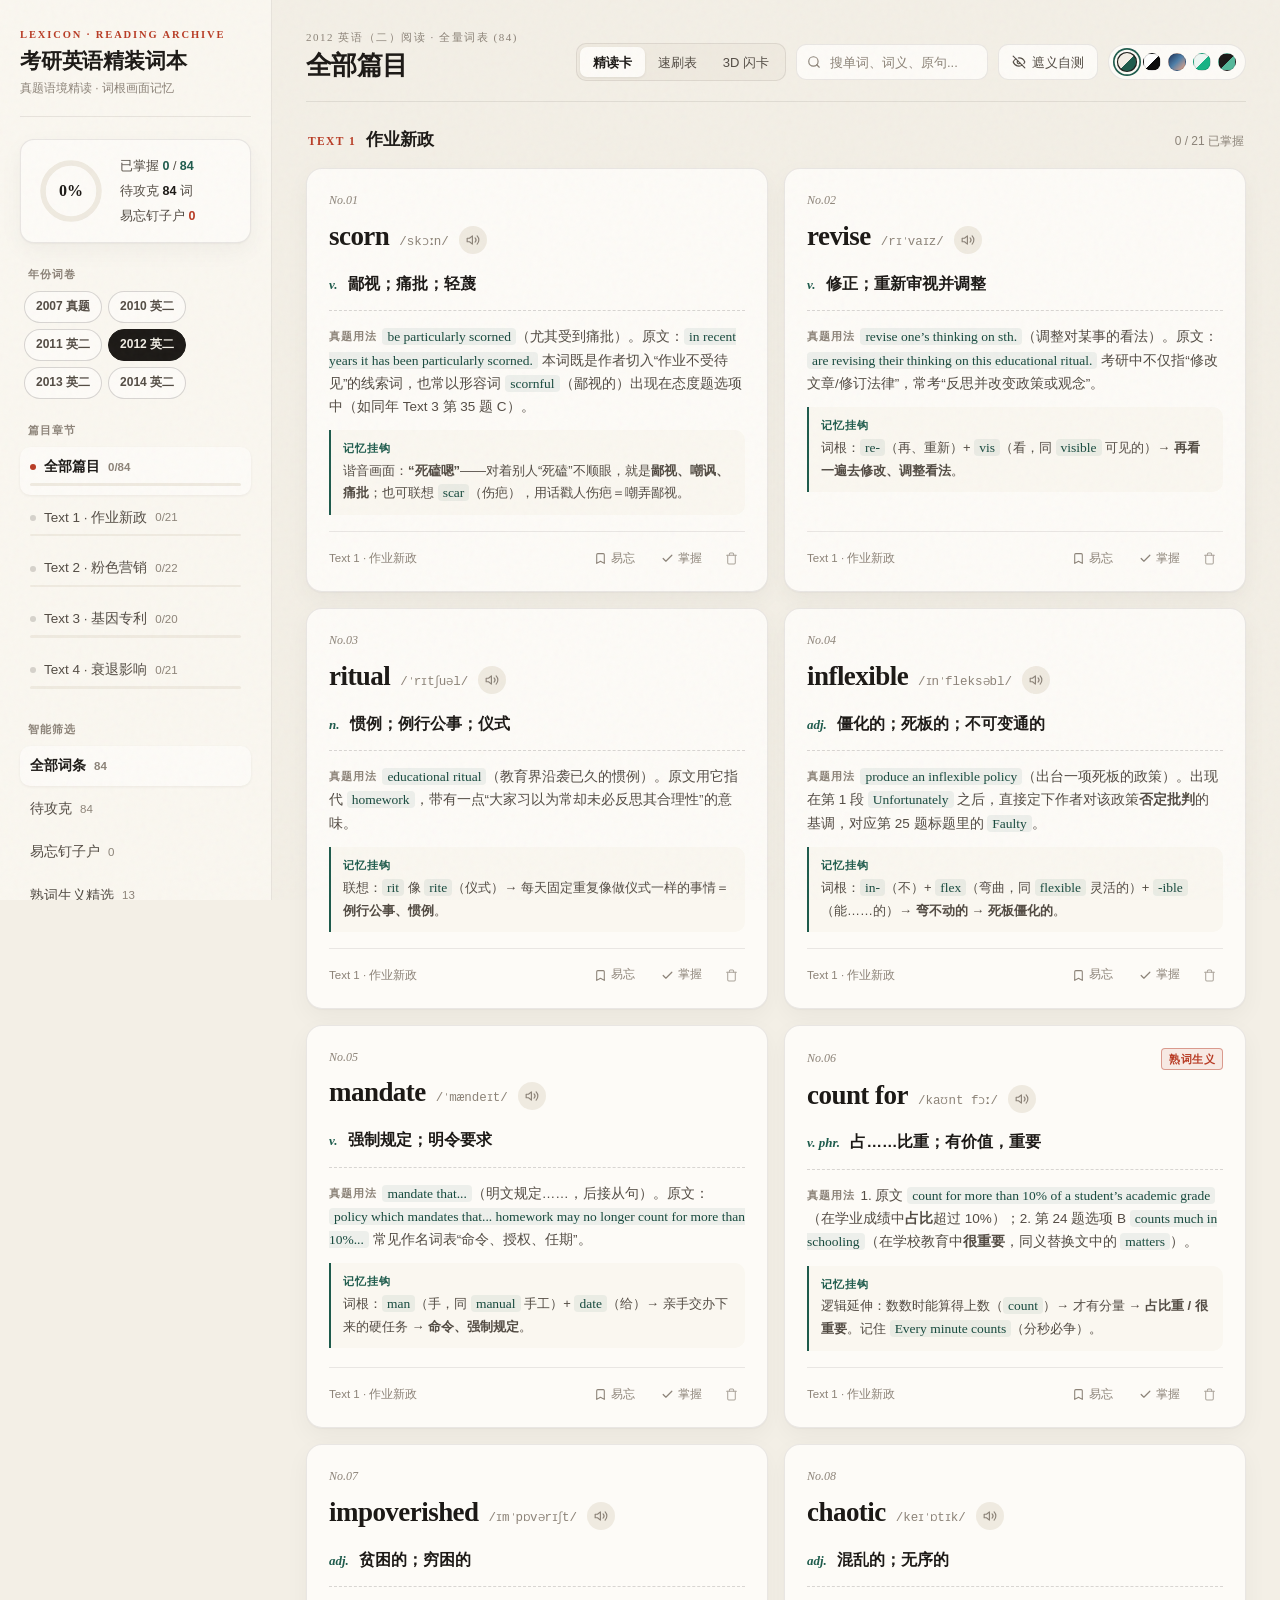
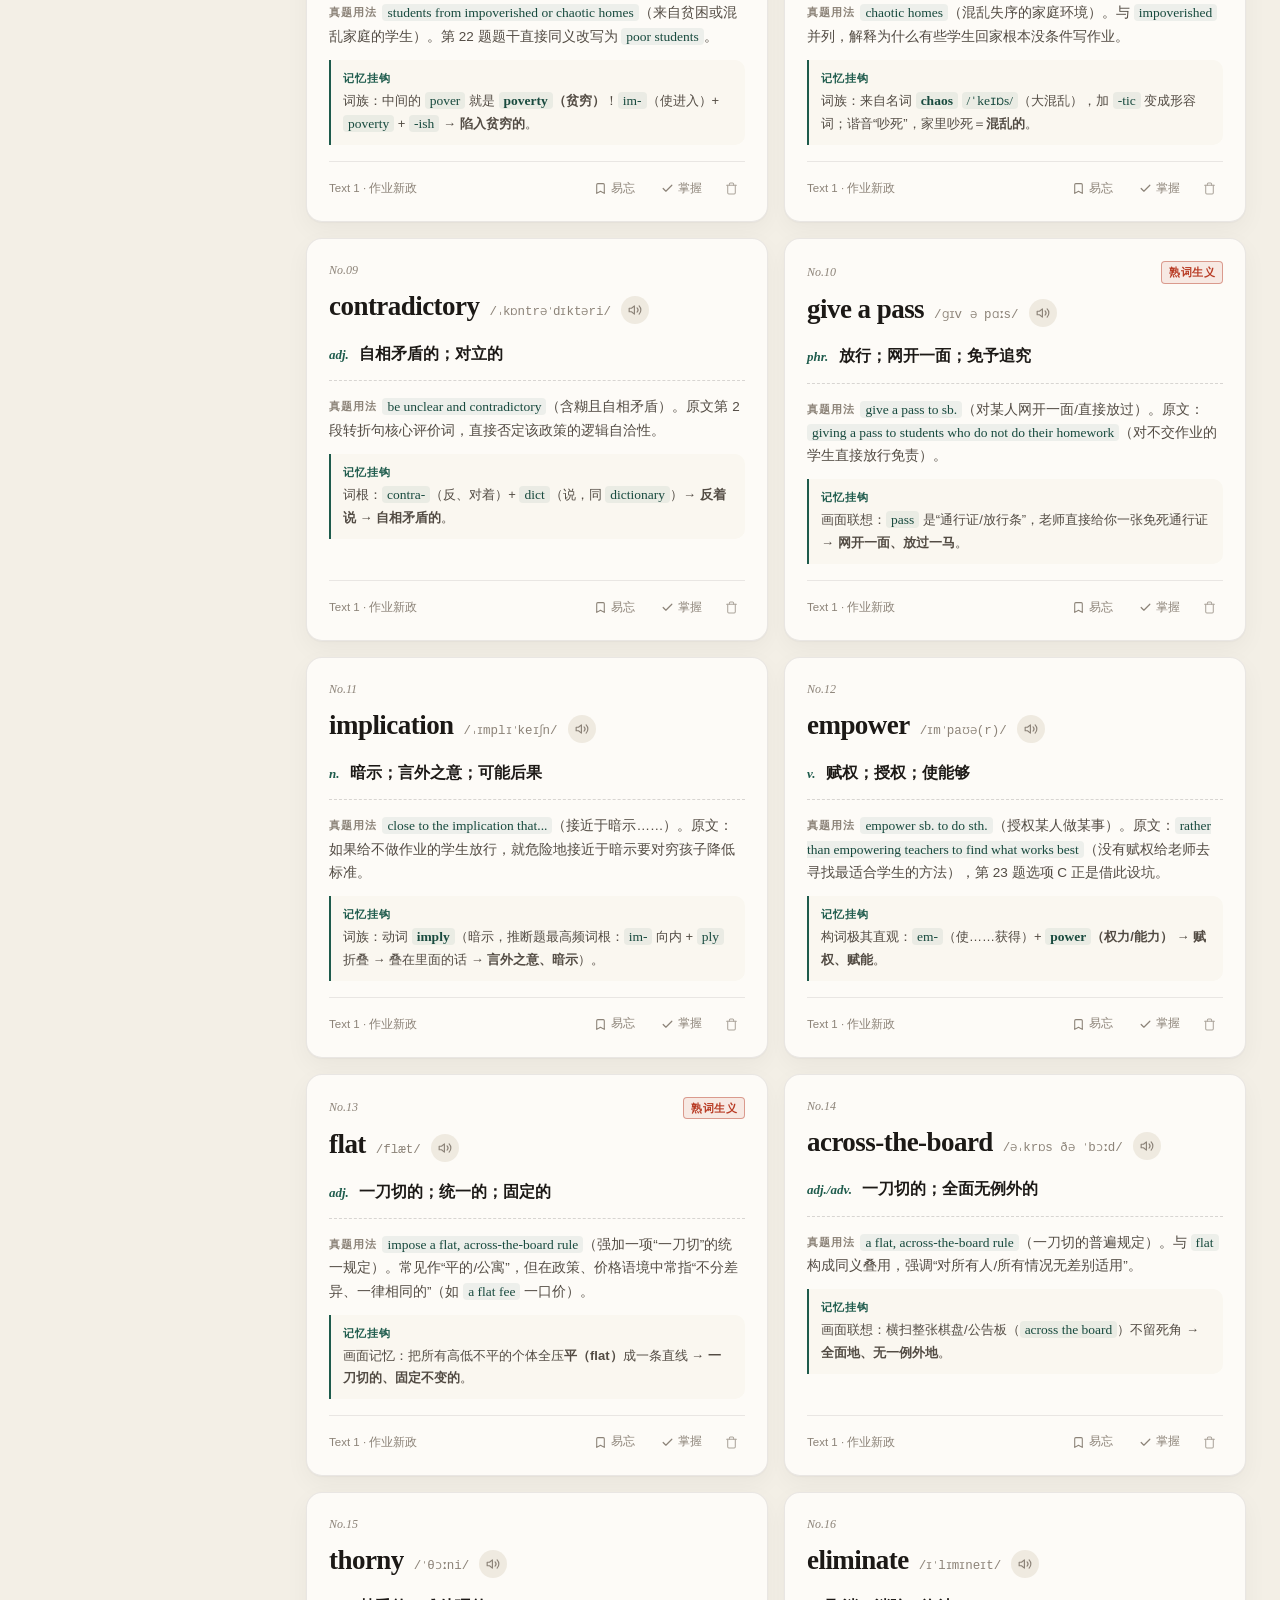
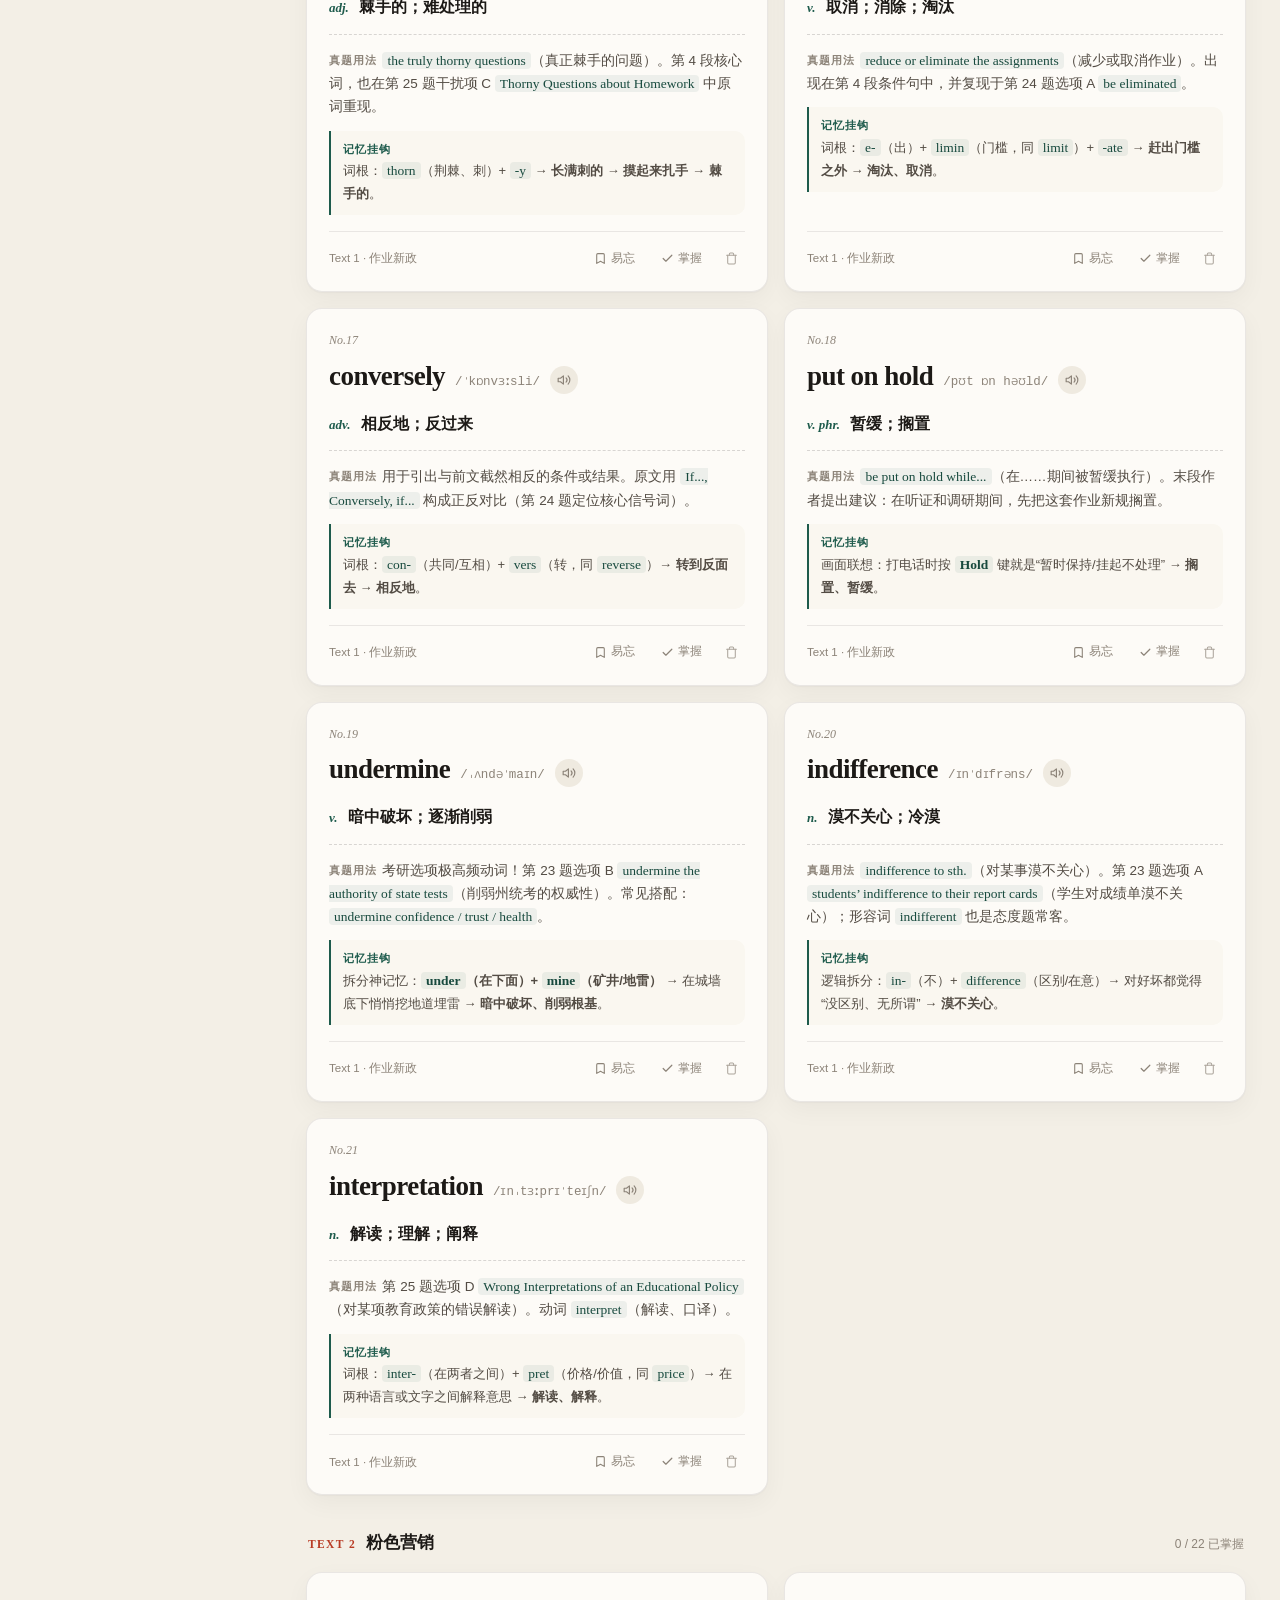
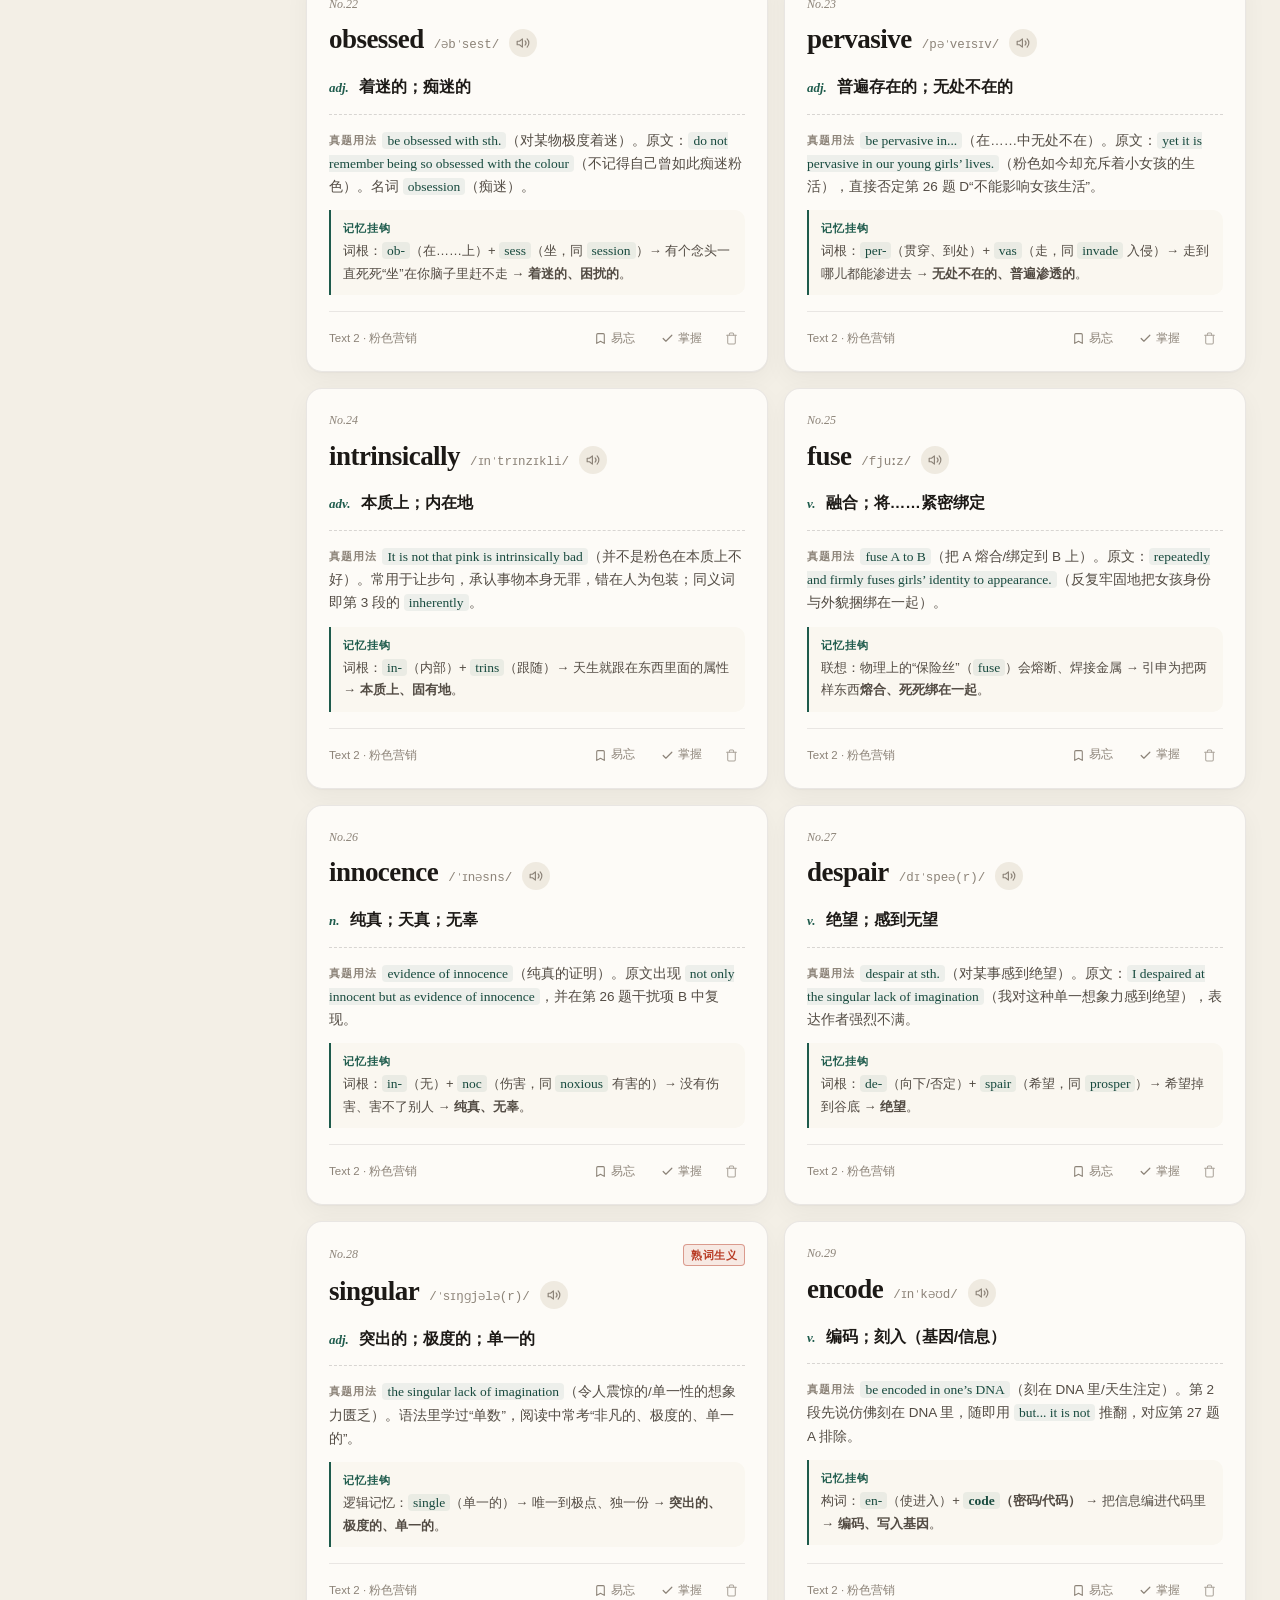
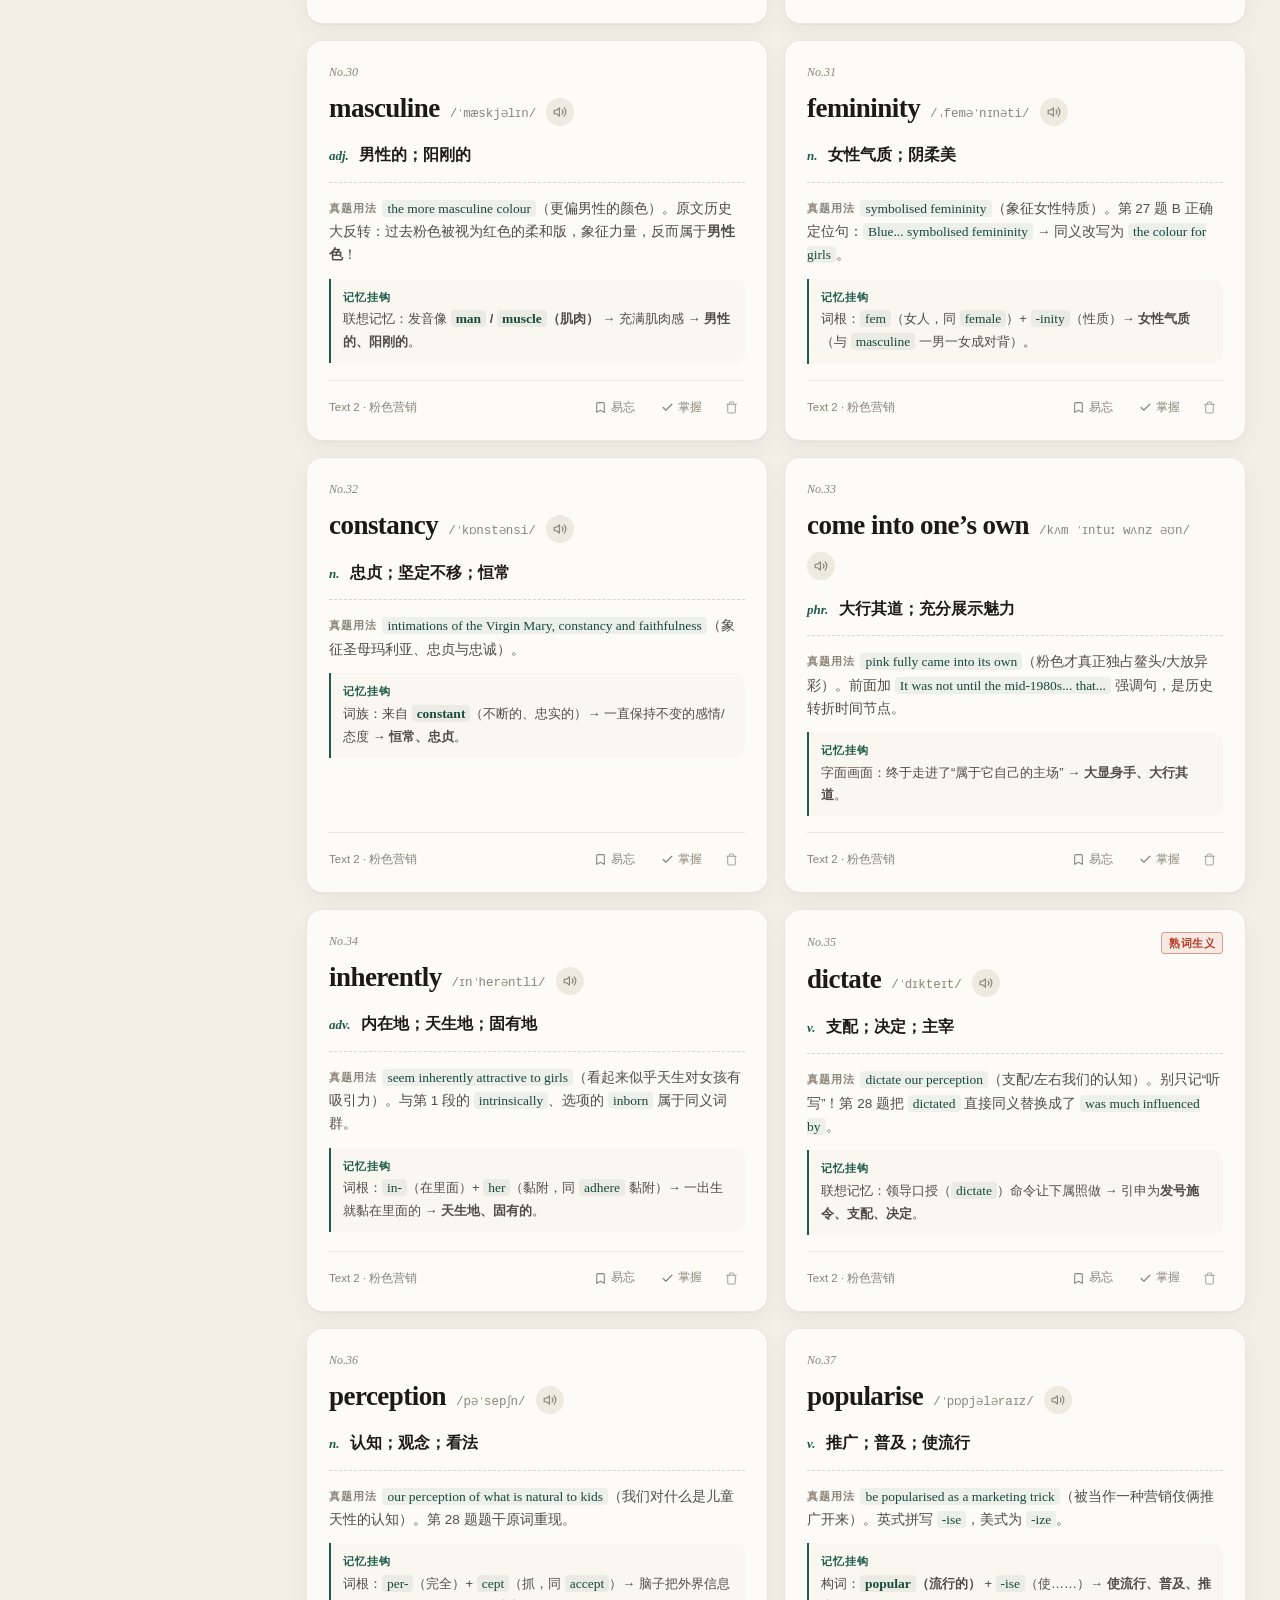
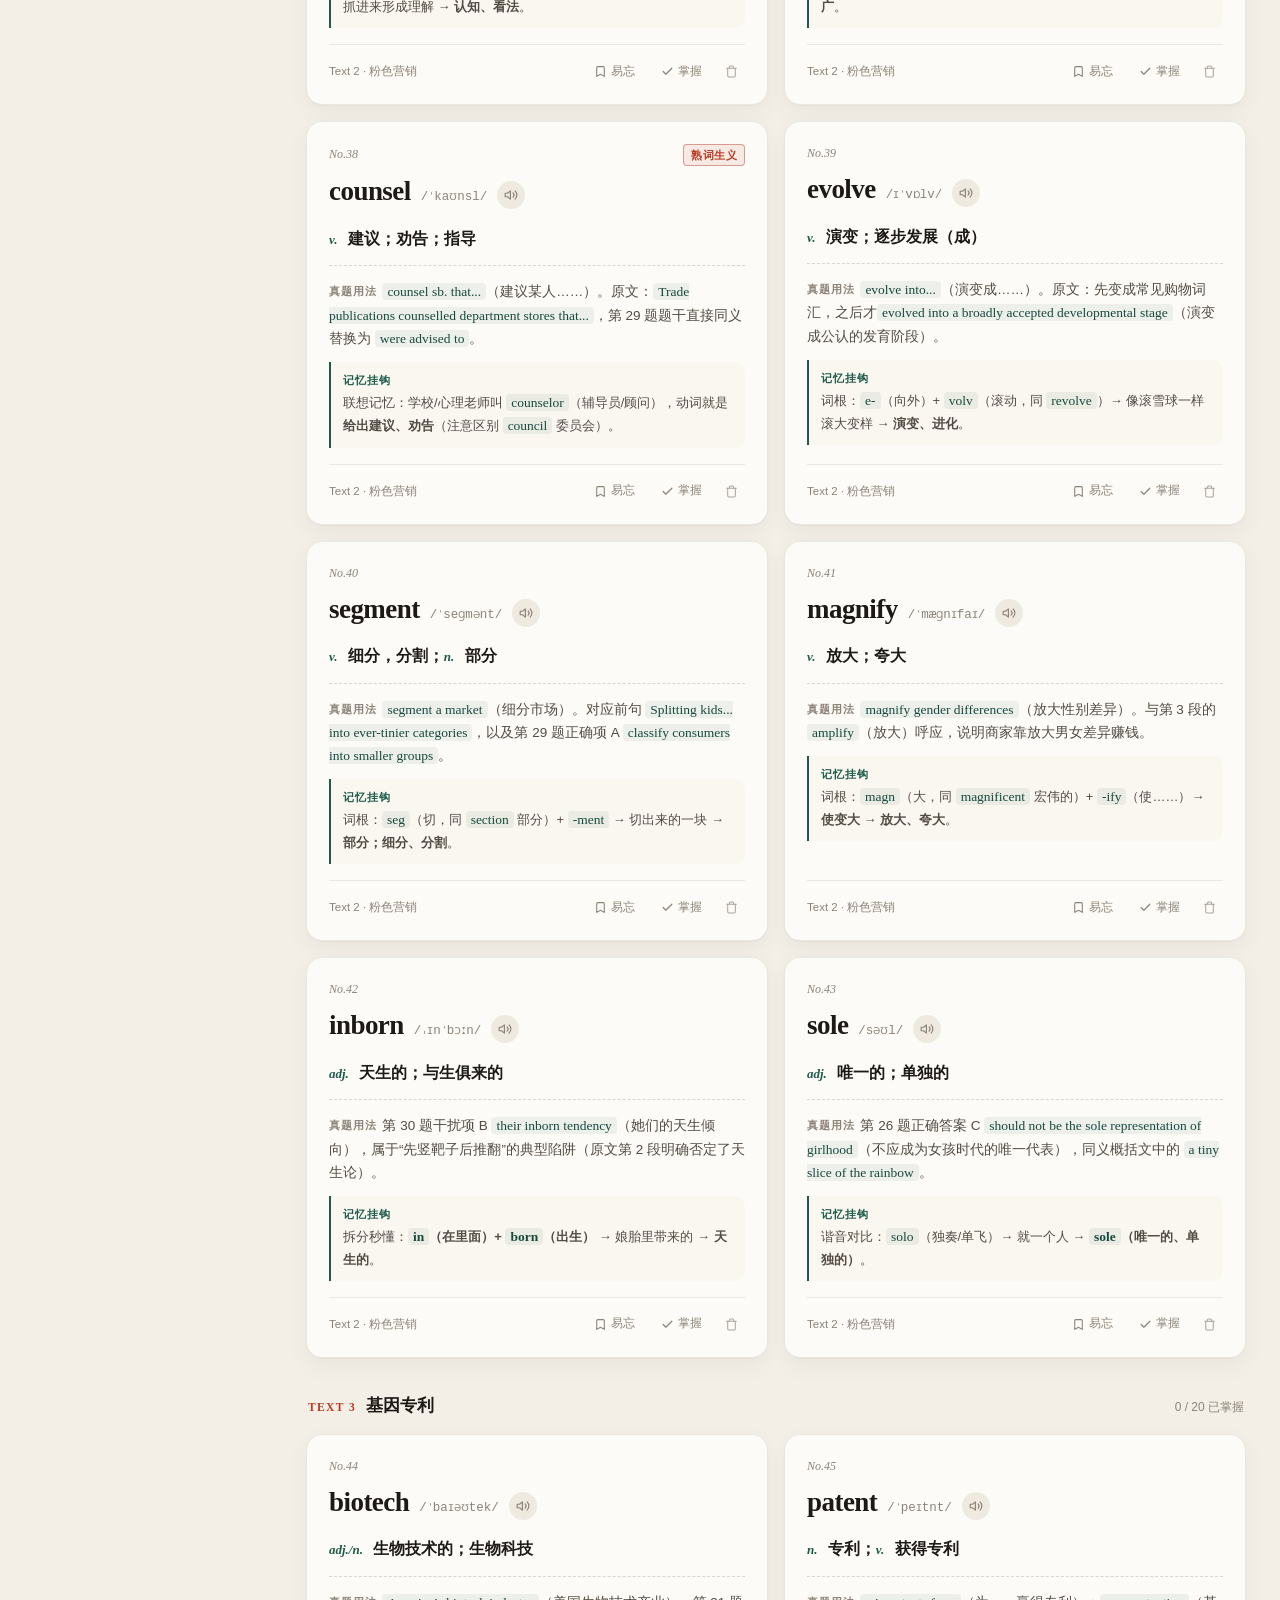
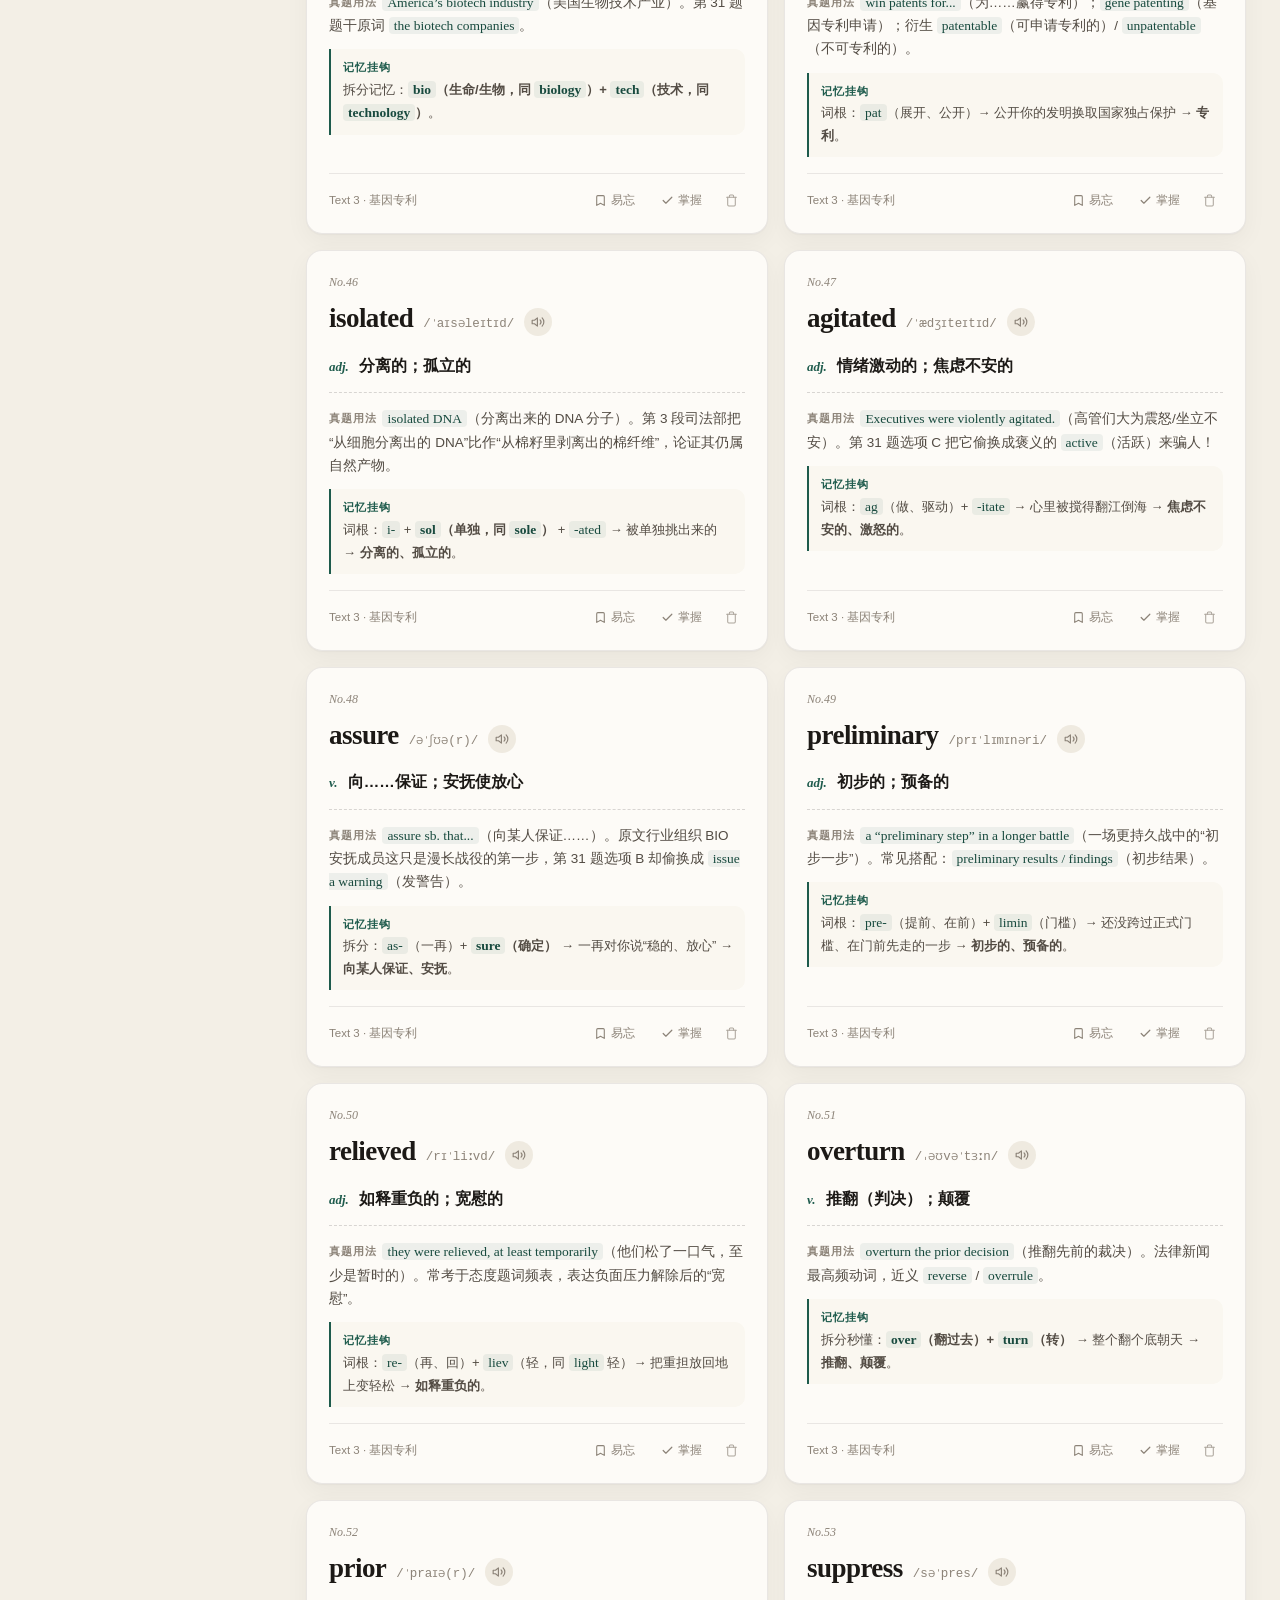
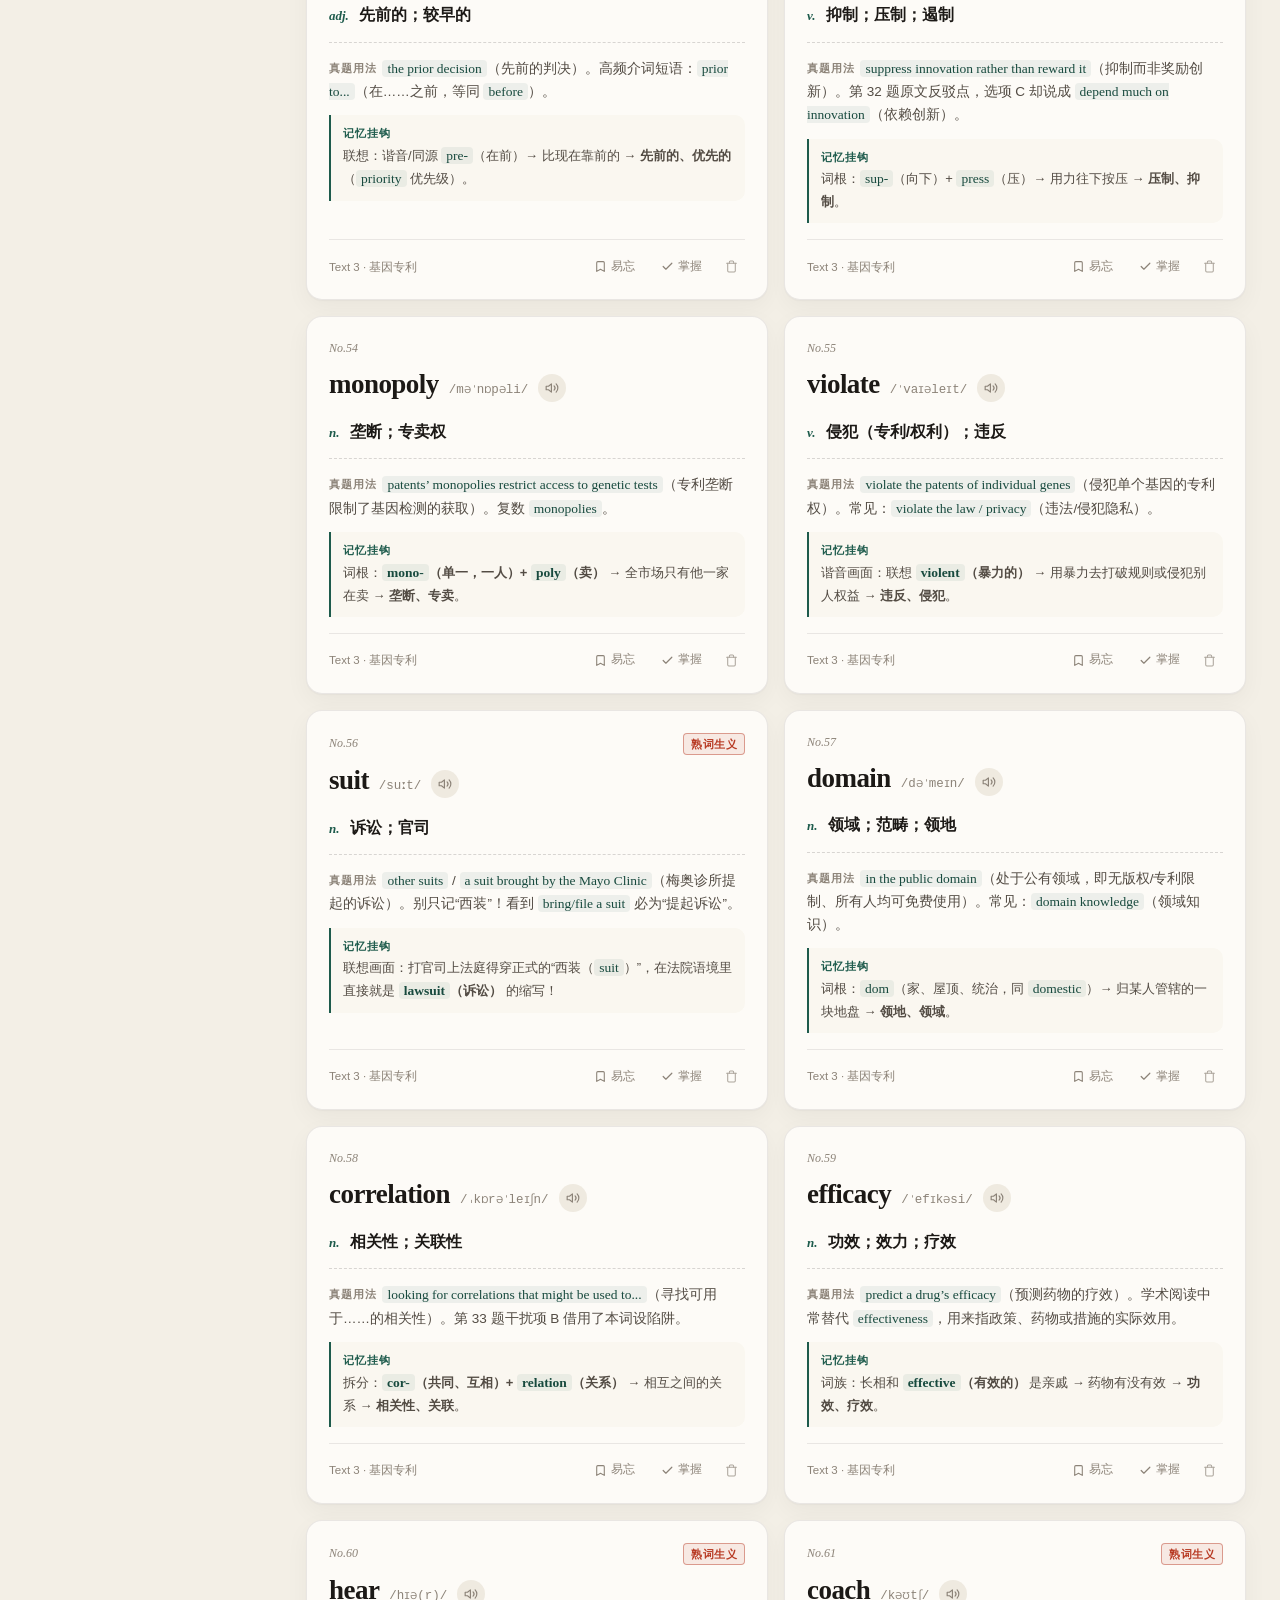
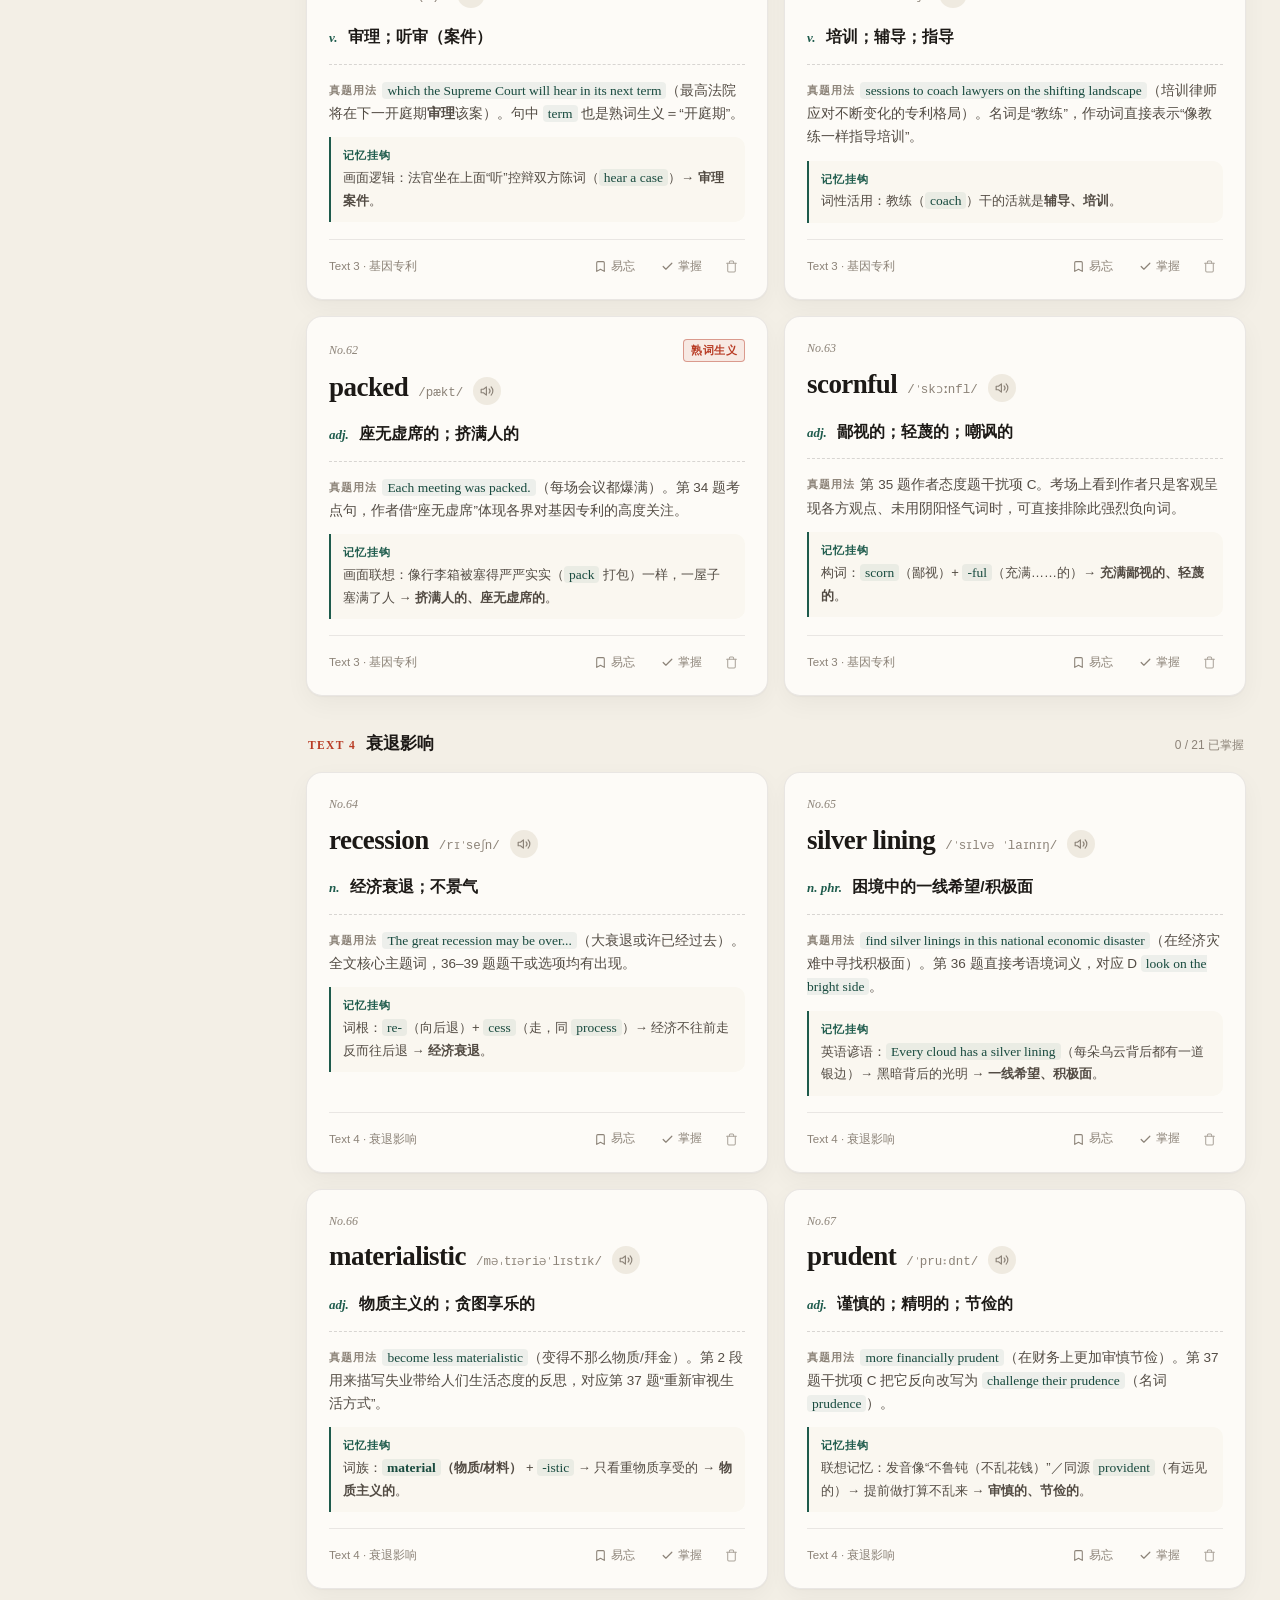
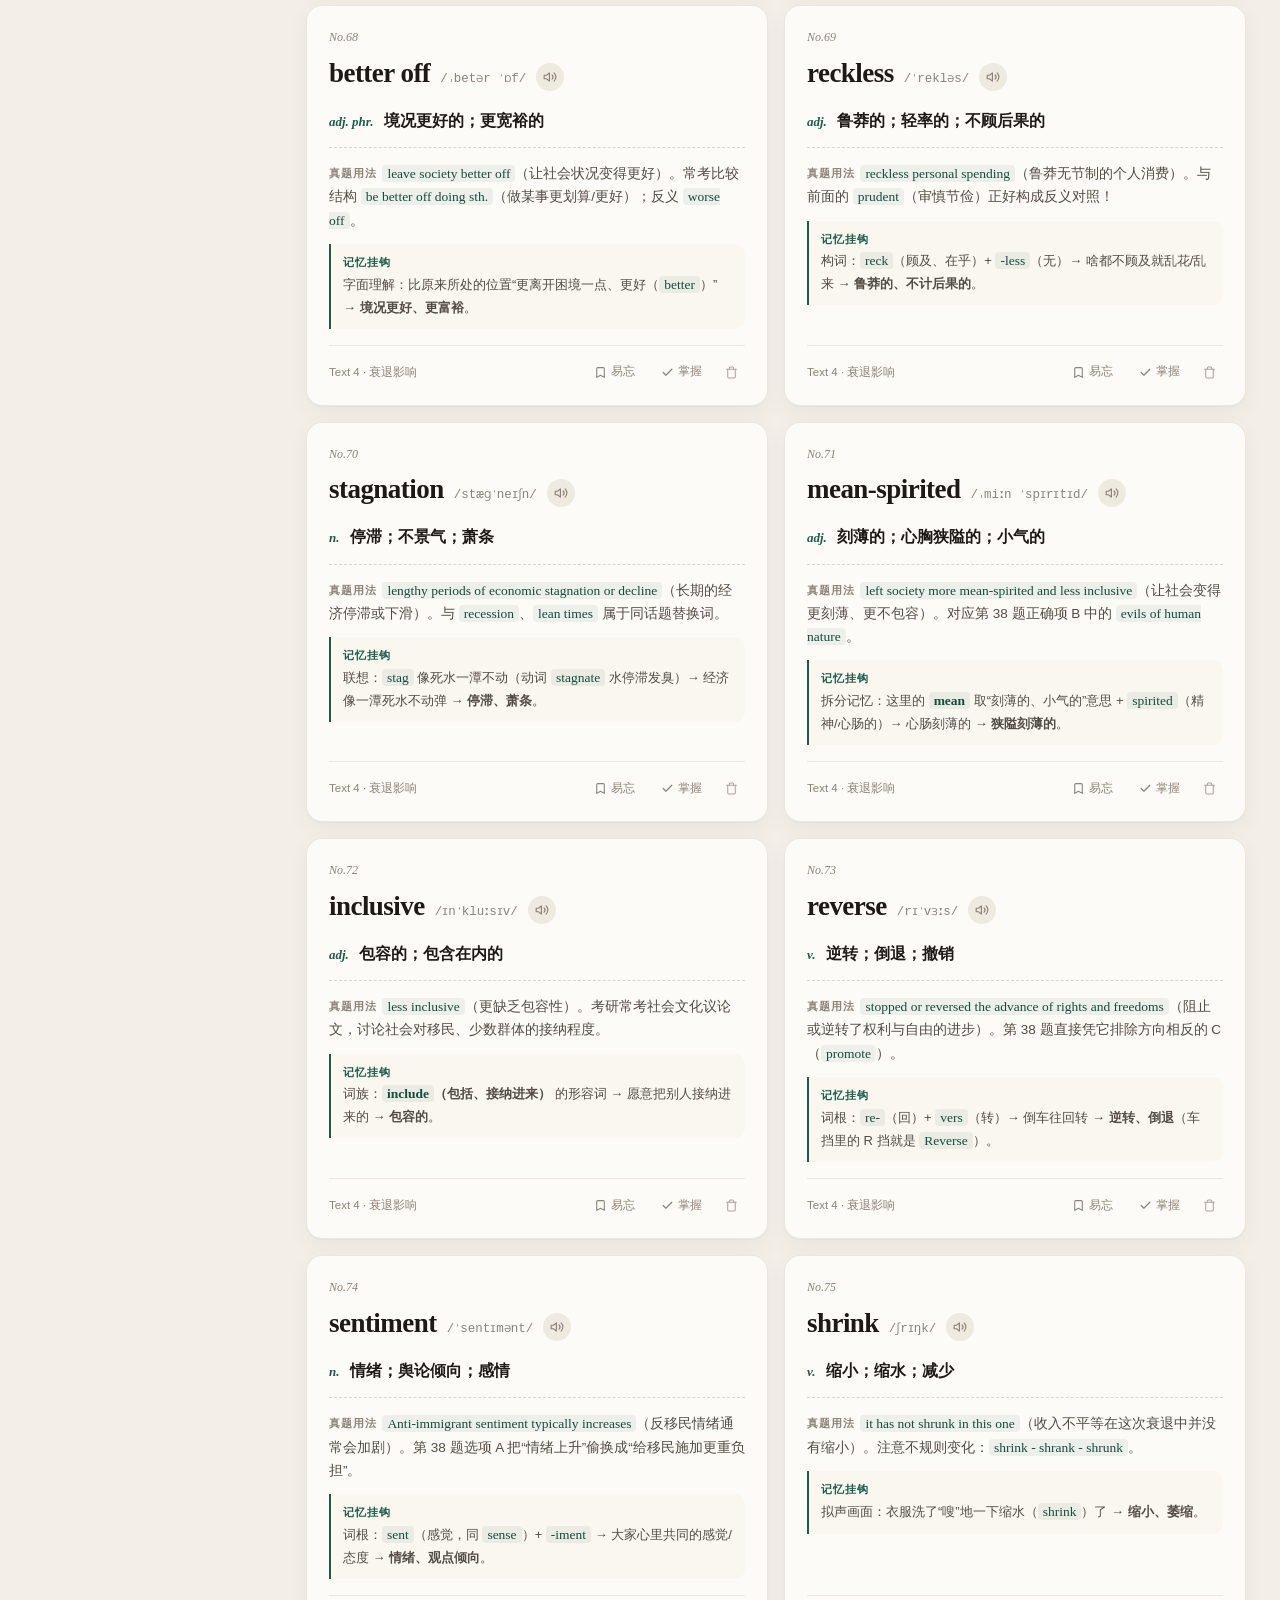
==== index.html @ fa5b802f "Add 2013 English II reading vocabulary set (73 words, 633 total)" ====
<!DOCTYPE html>
<html lang="zh-CN">
<head>
  <meta charset="UTF-8" />
  <meta name="viewport" content="width=device-width, initial-scale=1.0" />
  <title>考研英语阅读精装词本 · Lexicon</title>
  <meta name="description" content="考研英语真题阅读核心生词本：精装书房排版、真题详细用法、词根联想记忆、模糊遮义自测与 3D 物理闪卡。" />
  <link rel="stylesheet" href="styles.css?v=5" />
  <script>
    (function(){try{var t=localStorage.getItem("kaoyan_vocab_theme_v1");if(t==="light")t="paper";if(["mono","glass","momo","dark"].indexOf(t)>=0)document.documentElement.setAttribute("data-theme",t);var w=localStorage.getItem("kaoyan_vocab_wallpaper_v1");if(["alpine","sunset","forest"].indexOf(w)>=0)document.documentElement.setAttribute("data-wallpaper",w);}catch(e){}})();
  </script>
</head>
<body>
  <!-- Mobile Sticky Header -->
  <div class="mobile-bar">
    <button type="button" class="mobile-menu-btn" id="mobileMenuBtn">
      <svg width="16" height="16" viewBox="0 0 24 24" fill="none" stroke="currentColor" stroke-width="2" stroke-linecap="round"><line x1="3" x2="21" y1="6" y2="6"/><line x1="3" x2="21" y1="12" y2="12"/><line x1="3" x2="21" y1="18" y2="18"/></svg>
      <span>目录</span>
      <span class="mobile-pct-pill" id="mobilePct">0%</span>
    </button>
    <div class="view-seg" role="tablist">
      <button type="button" class="view-btn active" data-view="cards">精读</button>
      <button type="button" class="view-btn" data-view="ledger">速刷</button>
      <button type="button" class="view-btn" data-view="deck">闪卡</button>
    </div>
  </div>
  <div class="drawer-backdrop" id="drawerBackdrop"></div>

  <div class="studio">
    <!-- Left Study Rail -->
    <aside class="sidebar" id="sidebar">
      <div class="masthead">
        <div class="masthead-kicker">Lexicon · Reading Archive</div>
        <h1 class="masthead-title">考研英语精装词本</h1>
        <p class="masthead-desc">真题语境精读 · 词根画面记忆</p>
      </div>

      <div class="ring-card" aria-label="掌握进度">
        <div class="ring-wrap">
          <svg class="ring-svg" width="68" height="68" viewBox="0 0 68 68">
            <circle class="ring-bg" cx="34" cy="34" r="28"></circle>
            <circle class="ring-fg" id="ringFg" cx="34" cy="34" r="28"></circle>
          </svg>
          <div class="ring-center">
            <span class="ring-pct" id="ringPct">0%</span>
          </div>
        </div>
        <div class="ring-stats">
          <span class="c-pine">已掌握 <strong id="statMastered">0</strong> / <strong id="statTotal">84</strong></span>
          <span>待攻克 <strong id="statRemain">84</strong> 词</span>
          <span class="c-verm">易忘钉子户 <strong id="statHard">0</strong></span>
        </div>
      </div>

      <div>
        <div class="side-section-label">年份词卷</div>
        <div class="set-pills" id="yearList"></div>
      </div>

      <div>
        <div class="side-section-label">篇目章节</div>
        <nav class="side-list" id="chapterList"></nav>
      </div>

      <div>
        <div class="side-section-label">智能筛选</div>
        <div class="side-list" id="collectionList"></div>
      </div>

      <div>
        <div class="side-section-label">主题风格</div>
        <div class="theme-grid" id="themeGrid" role="radiogroup" aria-label="主题风格"></div>
        <div class="wp-section">
          <div class="side-section-label" style="margin-top:10px">氛围壁纸</div>
          <div class="wp-grid" id="wpGrid" role="radiogroup" aria-label="氛围壁纸"></div>
        </div>
      </div>

      <div class="side-footer">
        <button type="button" class="side-foot-btn" id="syncBtn">
          <svg width="14" height="14" viewBox="0 0 24 24" fill="none" stroke="currentColor" stroke-width="1.9" stroke-linecap="round" stroke-linejoin="round"><path d="M21 12a9 9 0 0 0-9-9 9.75 9.75 0 0 0-6.74 2.74L3 8"/><path d="M3 3v5h5"/><path d="M3 12a9 9 0 0 0 9 9 9.75 9.75 0 0 0 6.74-2.74L21 16"/><path d="M16 16h5v5"/></svg>
          <span>同步 / 备份进度</span>
        </button>
      </div>
    </aside>

    <!-- Right Main Reading Stage -->
    <main class="stage">
      <header class="stage-header">
        <div>
          <div class="stage-kicker" id="stageKicker">2012 英语（二）阅读</div>
          <h2 class="stage-title" id="stageTitle">全部篇目</h2>
        </div>

        <div class="stage-controls">
          <div class="view-seg" role="tablist" aria-label="视图切换">
            <button type="button" class="view-btn active" data-view="cards">精读卡</button>
            <button type="button" class="view-btn" data-view="ledger">速刷表</button>
            <button type="button" class="view-btn" data-view="deck">3D 闪卡</button>
          </div>

          <div class="search-field">
            <svg width="14" height="14" viewBox="0 0 24 24" fill="none" stroke="currentColor" stroke-width="2" stroke-linecap="round" stroke-linejoin="round"><circle cx="11" cy="11" r="8"/><path d="m21 21-4.3-4.3"/></svg>
            <input id="searchInput" class="search-input" type="search" placeholder="搜单词、词义、原句..." />
          </div>

          <button type="button" class="mask-btn" id="maskBtn"></button>

          <div class="wp-pill" id="wpPill" role="radiogroup" aria-label="切换氛围壁纸"></div>

          <div class="theme-dots" id="themeDots" role="radiogroup" aria-label="快捷切换主题"></div>
        </div>
      </header>

      <div id="stageContent"></div>
    </main>
  </div>

  <!-- Sync Progress Modal -->
  <div class="modal-bg" id="syncModal" role="dialog" aria-modal="true">
    <div class="modal-box">
      <div style="display:flex;align-items:center;justify-content:space-between;margin-bottom:6px">
        <h3 style="margin:0;font-size:16px">同步学习进度</h3>
        <button type="button" class="foot-btn" id="closeSyncBtn">关闭</button>
      </div>
      <p style="margin:0;font-size:12.5px;color:var(--text-muted)">你的掌握与易忘记录保存在当前浏览器本地。切换手机/电脑时，复制进度码粘贴导入即可。</p>
      <textarea id="syncArea" class="sync-area" spellcheck="false"></textarea>
      <div style="display:flex;justify-content:space-between;align-items:center;gap:8px">
        <button type="button" class="foot-btn" id="resetProgressBtn">重置进度</button>
        <div style="display:flex;gap:8px">
          <button type="button" class="mask-btn" style="height:34px" id="copySyncBtn">复制进度码</button>
          <button type="button" class="ink-btn" style="height:34px;padding:0 16px;font-size:13px" id="importSyncBtn">导入覆盖</button>
        </div>
      </div>
    </div>
  </div>

  <div class="toast" id="toast" role="status" aria-live="polite"></div>

  <script src="data/manifest.js?v=5"></script>
  <script src="data/2007.js?v=4"></script>
  <script src="data/2010.js?v=3"></script>
  <script src="data/2011.js?v=3"></script>
  <script src="data/2012.js?v=3"></script>
  <script src="data/2013.js?v=1"></script>
  <script src="data/2014.js?v=3"></script>
  <script src="app.js?v=4"></script>
</body>
</html>
---- styles.css ----
:root {
  --bg: #f3efe6;
  --bg-elevated: #faf7f0;
  --surface: #fdfbf7;
  --surface-hover: #f7f3ea;
  --surface-tint: #efeae0;
  --border: rgba(34, 29, 24, 0.09);
  --border-strong: rgba(34, 29, 24, 0.17);
  --text: #1c1916;
  --text-secondary: #534c44;
  --text-muted: #8c8378;
  --pine: #1e5b4c;
  --pine-soft: rgba(30, 91, 76, 0.1);
  --vermilion: #b83b24;
  --vermilion-soft: rgba(184, 59, 36, 0.09);
  --ochre: #a66318;
  --ochre-soft: rgba(166, 99, 24, 0.1);
  --code-bg: rgba(30, 91, 76, 0.07);
  --code-text: #184a3e;
  --shadow-card: 0 1px 2px rgba(28, 25, 22, 0.04), 0 8px 24px rgba(28, 25, 22, 0.045);
  --shadow-hover: 0 2px 6px rgba(28, 25, 22, 0.05), 0 14px 32px rgba(28, 25, 22, 0.08);
  --shadow-deck: 0 18px 46px rgba(28, 25, 22, 0.11);
  --grain-opacity: 0.032;
  --radius-card: 16px;
  --font-display: "Songti SC", "STSong", "Noto Serif SC", "PingFang SC", Georgia, serif;
  --font-headword: "New York", "Iowan Old Style", Georgia, "Times New Roman", serif;
  --glass-blur: 0px;
}

/* Theme 2: 极简黑白 (Swiss Minimal Monochrome) */
[data-theme="mono"] {
  --bg: #ffffff;
  --bg-elevated: #fafafa;
  --surface: #ffffff;
  --surface-hover: #f5f5f5;
  --surface-tint: #f2f2f2;
  --border: rgba(0, 0, 0, 0.11);
  --border-strong: rgba(0, 0, 0, 0.24);
  --text: #0a0a0a;
  --text-secondary: #404040;
  --text-muted: #767676;
  --pine: #0a0a0a;
  --pine-soft: rgba(0, 0, 0, 0.07);
  --vermilion: #111111;
  --vermilion-soft: rgba(0, 0, 0, 0.08);
  --ochre: #525252;
  --ochre-soft: rgba(0, 0, 0, 0.06);
  --code-bg: #f3f3f3;
  --code-text: #0a0a0a;
  --shadow-card: none;
  --shadow-hover: 0 6px 20px rgba(0, 0, 0, 0.06);
  --shadow-deck: 0 16px 40px rgba(0, 0, 0, 0.1);
  --grain-opacity: 0;
  --radius-card: 8px;
  --font-display: -apple-system, BlinkMacSystemFont, "Helvetica Neue", "PingFang SC", sans-serif;
  --font-headword: -apple-system, BlinkMacSystemFont, "Helvetica Neue", "Segoe UI", sans-serif;
}

/* Theme 3: 不背·沉浸毛玻璃 (Bubeidanci × Apple VisionOS Scenic Frosted Glass) */
[data-theme="glass"] {
  background-color: #0b111e;
  --bg: transparent;
  --bg-elevated: rgba(10, 15, 26, 0.44);
  --surface: rgba(255, 255, 255, 0.11);
  --surface-hover: rgba(255, 255, 255, 0.17);
  --surface-tint: rgba(255, 255, 255, 0.09);
  --border: rgba(255, 255, 255, 0.2);
  --border-strong: rgba(255, 255, 255, 0.34);
  --text: #ffffff;
  --text-secondary: rgba(255, 255, 255, 0.84);
  --text-muted: rgba(255, 255, 255, 0.56);
  --pine: #5ce1b8;
  --pine-soft: rgba(92, 225, 184, 0.18);
  --vermilion: #ff8070;
  --vermilion-soft: rgba(255, 128, 112, 0.2);
  --ochre: #ffd166;
  --ochre-soft: rgba(255, 209, 102, 0.2);
  --code-bg: rgba(255, 255, 255, 0.11);
  --code-text: #d6faf0;
  --shadow-card: 0 12px 36px rgba(0, 0, 0, 0.28), inset 0 1px 0 rgba(255, 255, 255, 0.34), inset 0 0 0 0.5px rgba(255, 255, 255, 0.08);
  --shadow-hover: 0 18px 46px rgba(0, 0, 0, 0.36), inset 0 1px 0 rgba(255, 255, 255, 0.48), inset 0 0 0 0.5px rgba(255, 255, 255, 0.14);
  --shadow-deck: 0 26px 68px rgba(0, 0, 0, 0.44), inset 0 1px 0 rgba(255, 255, 255, 0.42);
  --grain-opacity: 0;
  --radius-card: 22px;
  --font-display: -apple-system, BlinkMacSystemFont, "SF Pro Display", "PingFang SC", sans-serif;
  --font-headword: -apple-system, BlinkMacSystemFont, "SF Pro Display", "Helvetica Neue", sans-serif;
  --glass-blur: 28px;
  --glass-wallpaper: url("assets/bg-alpine.jpg");
  --glass-scrim: linear-gradient(180deg, rgba(8, 13, 24, 0.36) 0%, rgba(10, 15, 26, 0.22) 48%, rgba(7, 11, 20, 0.52) 100%);
}

[data-theme="glass"][data-wallpaper="sunset"] {
  --glass-wallpaper: url("assets/bg-sunset.jpg");
  --glass-scrim: linear-gradient(180deg, rgba(22, 16, 26, 0.36) 0%, rgba(20, 16, 24, 0.24) 48%, rgba(12, 14, 24, 0.52) 100%);
  --pine: #7ce8c8;
  --code-text: #fff0e2;
}

[data-theme="glass"][data-wallpaper="forest"] {
  --glass-wallpaper: url("assets/bg-forest.jpg");
  --glass-scrim: linear-gradient(180deg, rgba(10, 20, 24, 0.48) 0%, rgba(10, 22, 24, 0.3) 48%, rgba(6, 14, 16, 0.52) 100%);
  --pine: #64e8be;
}

/* Theme 4: 墨墨背单词风 (MaMemo Fresh Mint Study) */
[data-theme="momo"] {
  --bg: #f2f7f5;
  --bg-elevated: #ffffff;
  --surface: #ffffff;
  --surface-hover: #f7fbf9;
  --surface-tint: #eaf3ef;
  --border: rgba(20, 115, 88, 0.09);
  --border-strong: rgba(20, 115, 88, 0.18);
  --text: #1c2b26;
  --text-secondary: #4e625b;
  --text-muted: #82968f;
  --pine: #16b385;
  --pine-soft: rgba(22, 179, 133, 0.12);
  --vermilion: #f06a4a;
  --vermilion-soft: rgba(240, 106, 74, 0.11);
  --ochre: #e59b25;
  --ochre-soft: rgba(229, 155, 37, 0.12);
  --code-bg: #e9f7f2;
  --code-text: #0f8a65;
  --shadow-card: 0 2px 10px rgba(22, 140, 106, 0.055), 0 1px 2px rgba(0, 0, 0, 0.025);
  --shadow-hover: 0 10px 26px rgba(22, 140, 106, 0.11);
  --shadow-deck: 0 18px 42px rgba(22, 140, 106, 0.14);
  --grain-opacity: 0;
  --radius-card: 18px;
  --font-display: "PingFang SC", "Hiragino Sans GB", -apple-system, sans-serif;
  --font-headword: -apple-system, BlinkMacSystemFont, "SF Pro Rounded", "Segoe UI", sans-serif;
}

/* Theme 5: 深夜护眼 (Midnight Warm Lamp) */
[data-theme="dark"] {
  --bg: #121110;
  --bg-elevated: #171614;
  --surface: #1c1a18;
  --surface-hover: #22201d;
  --surface-tint: #26231f;
  --border: rgba(237, 232, 222, 0.08);
  --border-strong: rgba(237, 232, 222, 0.16);
  --text: #ede8de;
  --text-secondary: #b0a89b;
  --text-muted: #7b746a;
  --pine: #56b89a;
  --pine-soft: rgba(86, 184, 154, 0.13);
  --vermilion: #e07058;
  --vermilion-soft: rgba(224, 112, 88, 0.14);
  --ochre: #e0a04f;
  --ochre-soft: rgba(224, 160, 79, 0.14);
  --code-bg: rgba(86, 184, 154, 0.11);
  --code-text: #8ad6be;
  --shadow-card: 0 1px 2px rgba(0, 0, 0, 0.3), 0 10px 26px rgba(0, 0, 0, 0.28);
  --shadow-hover: 0 4px 12px rgba(0, 0, 0, 0.35), 0 16px 38px rgba(0, 0, 0, 0.4);
  --shadow-deck: 0 24px 56px rgba(0, 0, 0, 0.55);
  --grain-opacity: 0.04;
}

*, *::before, *::after {
  box-sizing: border-box;
}

html {
  -webkit-text-size-adjust: 100%;
  scroll-behavior: smooth;
}

body {
  margin: 0;
  font-family: -apple-system, BlinkMacSystemFont, "PingFang SC", "Hiragino Sans GB", "Microsoft YaHei", "Segoe UI", sans-serif;
  background-color: var(--bg);
  color: var(--text);
  font-size: 14.5px;
  line-height: 1.65;
  -webkit-font-smoothing: antialiased;
  min-height: 100vh;
  transition: background-color 0.28s ease, color 0.25s ease;
}

/* Bubeidanci × Apple VisionOS Full-Bleed Scenic Backdrop */
[data-theme="glass"] body {
  background-color: transparent;
}

[data-theme="glass"] body::after {
  content: "";
  position: fixed;
  inset: 0;
  z-index: -1;
  pointer-events: none;
  background-image: var(--glass-scrim), var(--glass-wallpaper);
  background-size: cover;
  background-position: center;
  background-repeat: no-repeat;
  transform: scale(1.02);
  transition: background-image 0.35s ease;
}

[data-theme="glass"] .sidebar {
  background: linear-gradient(180deg, rgba(8, 12, 22, 0.66) 0%, rgba(8, 12, 22, 0.52) 100%);
  border-right: 1px solid rgba(255, 255, 255, 0.1);
  backdrop-filter: blur(36px) saturate(155%);
  -webkit-backdrop-filter: blur(36px) saturate(155%);
}

[data-theme="glass"] .lex-card,
[data-theme="glass"] .ledger,
[data-theme="glass"] .ring-card,
[data-theme="glass"] .empty-box {
  background: linear-gradient(155deg, rgba(16, 23, 38, 0.54) 0%, rgba(11, 16, 28, 0.42) 60%, rgba(15, 22, 36, 0.48) 100%);
  border: 1px solid rgba(255, 255, 255, 0.13);
  backdrop-filter: blur(var(--glass-blur)) saturate(155%) brightness(0.92);
  -webkit-backdrop-filter: blur(var(--glass-blur)) saturate(155%) brightness(0.92);
}

[data-theme="glass"] .lex-card:hover {
  background: linear-gradient(155deg, rgba(22, 31, 50, 0.6) 0%, rgba(14, 21, 36, 0.48) 60%, rgba(19, 28, 45, 0.54) 100%);
  border-color: rgba(255, 255, 255, 0.22);
}

[data-theme="glass"] .flip-face {
  background: linear-gradient(155deg, rgba(16, 23, 38, 0.6) 0%, rgba(11, 16, 28, 0.48) 60%, rgba(16, 23, 38, 0.54) 100%);
  border: 1px solid rgba(255, 255, 255, 0.16);
  backdrop-filter: blur(34px) saturate(160%) brightness(0.94);
  -webkit-backdrop-filter: blur(34px) saturate(160%) brightness(0.94);
}

[data-theme="glass"] .deck-stack::before,
[data-theme="glass"] .deck-stack::after {
  background: rgba(12, 18, 30, 0.36);
  border-color: rgba(255, 255, 255, 0.1);
  backdrop-filter: blur(18px);
  -webkit-backdrop-filter: blur(18px);
}

[data-theme="glass"] .search-input,
[data-theme="glass"] .mask-btn,
[data-theme="glass"] .view-seg,
[data-theme="glass"] .theme-dots,
[data-theme="glass"] .wp-pill,
[data-theme="glass"] .theme-chip,
[data-theme="glass"] .side-foot-btn,
[data-theme="glass"] .mobile-menu-btn,
[data-theme="glass"] .year-btn {
  background: rgba(12, 18, 30, 0.44);
  border-color: rgba(255, 255, 255, 0.13);
  backdrop-filter: blur(22px) saturate(150%);
  -webkit-backdrop-filter: blur(22px) saturate(150%);
  box-shadow: inset 0 1px 0 rgba(255, 255, 255, 0.11);
}

[data-theme="glass"] .mobile-bar {
  background: rgba(8, 12, 22, 0.68);
  border-bottom-color: rgba(255, 255, 255, 0.1);
  backdrop-filter: blur(28px) saturate(155%);
  -webkit-backdrop-filter: blur(28px) saturate(155%);
}

[data-theme="glass"] .modal-box {
  background: rgba(11, 16, 28, 0.84);
  border: 1px solid rgba(255, 255, 255, 0.16);
  backdrop-filter: blur(34px) saturate(160%);
  -webkit-backdrop-filter: blur(34px) saturate(160%);
}

[data-theme="glass"] .sync-area {
  background: rgba(0, 0, 0, 0.38);
  border-color: rgba(255, 255, 255, 0.14);
  color: rgba(236, 241, 248, 0.92);
}

[data-theme="glass"] .stage-title,
[data-theme="glass"] .headword,
[data-theme="glass"] .fc-big-word,
[data-theme="glass"] .chapter-banner h2 {
  text-shadow: 0 2px 14px rgba(0, 0, 0, 0.32);
}

[data-theme="glass"] .masthead-kicker,
[data-theme="glass"] .chapter-roman {
  color: var(--pine);
}

[data-theme="glass"] .meaning-zone {
  border-bottom: 1px solid rgba(255, 255, 255, 0.1);
}

[data-theme="glass"] .memory-strip {
  background: rgba(6, 10, 20, 0.38);
  border: 1px solid rgba(255, 255, 255, 0.08);
  border-left: 2.5px solid var(--pine);
  border-radius: 12px;
}

[data-theme="glass"] .en-quote {
  border: 1px solid rgba(255, 255, 255, 0.08);
}

[data-theme="glass"] .pos-chip {
  font-style: normal;
  background: rgba(79, 212, 171, 0.14);
  border: 1px solid rgba(79, 212, 171, 0.24);
  color: var(--pine);
  padding: 1px 7px;
  border-radius: 6px;
  font-size: 12px;
}

[data-theme="glass"] .seal-tag {
  border-radius: 999px;
  padding: 1px 9px;
  border-color: rgba(232, 122, 107, 0.42);
}

[data-theme="glass"] .card-num {
  font-style: normal;
}

[data-theme="glass"] .side-item.active {
  background: rgba(255, 255, 255, 0.11);
  color: rgba(242, 246, 252, 0.96);
  box-shadow: inset 0 1px 0 rgba(255, 255, 255, 0.15);
}

[data-theme="glass"] .side-item.active .chapter-dot {
  background: var(--pine);
  box-shadow: 0 0 6px rgba(79, 212, 171, 0.55);
}

[data-theme="glass"] .view-btn.active {
  background: rgba(255, 255, 255, 0.17);
  color: #eef3fa;
  box-shadow: inset 0 1px 0 rgba(255, 255, 255, 0.2), 0 3px 10px rgba(0, 0, 0, 0.22);
}

[data-theme="glass"] .year-btn.active {
  background: rgba(79, 212, 171, 0.18);
  border-color: rgba(79, 212, 171, 0.46);
  color: #e0f8f0;
  box-shadow: inset 0 1px 0 rgba(255, 255, 255, 0.16), 0 4px 14px rgba(0, 0, 0, 0.24);
}

[data-theme="glass"] .ink-btn {
  background: rgba(79, 212, 171, 0.22);
  border: 1px solid rgba(79, 212, 171, 0.44);
  color: #e6faf3;
  box-shadow: 0 8px 22px rgba(0, 0, 0, 0.28);
}

[data-theme="glass"] .ink-btn:hover {
  background: rgba(79, 212, 171, 0.3);
}

[data-theme="glass"] .mask-btn.active {
  background: rgba(232, 122, 107, 0.26);
  border-color: rgba(232, 122, 107, 0.5);
  color: #fdeae7;
}

[data-theme="glass"] .rate-pill {
  border-radius: 999px;
  border: 1px solid rgba(255, 255, 255, 0.13);
  backdrop-filter: blur(12px);
  -webkit-backdrop-filter: blur(12px);
}

[data-theme="glass"] .fc-context-hint {
  background: rgba(6, 10, 20, 0.4);
  border: 1px solid rgba(255, 255, 255, 0.1);
  color: rgba(226, 234, 244, 0.84);
}

[data-theme="glass"] .speak-btn {
  background: rgba(255, 255, 255, 0.08);
  color: rgba(224, 232, 244, 0.72);
}

[data-theme="glass"] .speak-btn:hover {
  background: rgba(79, 212, 171, 0.2);
  color: #eef5f2;
}

[data-theme="glass"] .speak-btn.speaking {
  background: var(--pine);
  color: #091318;
}

[data-theme="glass"] .theme-dot-btn.active {
  border-color: rgba(236, 241, 248, 0.88);
  box-shadow: 0 0 0 2px rgba(8, 12, 22, 0.78), 0 0 0 3.5px var(--pine);
}

[data-theme="glass"] .toast {
  background: rgba(10, 15, 26, 0.84);
  color: rgba(236, 241, 248, 0.94);
  border: 1px solid rgba(255, 255, 255, 0.15);
  backdrop-filter: blur(22px) saturate(155%);
  -webkit-backdrop-filter: blur(22px) saturate(155%);
}

@media (max-width: 860px) {
  [data-theme="glass"] .sidebar {
    background: rgba(8, 12, 22, 0.82);
  }
}

/* Swiss Mono Sharp Crisp Refinements */
[data-theme="mono"] .lex-card,
[data-theme="mono"] .ring-card,
[data-theme="mono"] .ledger,
[data-theme="mono"] .flip-face,
[data-theme="mono"] .empty-box {
  border-radius: var(--radius-card);
}

[data-theme="mono"] .lex-card {
  border-color: rgba(0, 0, 0, 0.14);
}

[data-theme="mono"] .lex-card:hover {
  border-color: #0a0a0a;
  transform: translateY(-1px);
}

[data-theme="mono"] .lex-card.is-hard {
  border-color: #0a0a0a;
  border-left: 3px solid #0a0a0a;
}

[data-theme="mono"] .view-seg,
[data-theme="mono"] .search-input,
[data-theme="mono"] .mask-btn,
[data-theme="mono"] .side-item,
[data-theme="mono"] .side-foot-btn,
[data-theme="mono"] .mobile-menu-btn,
[data-theme="mono"] .theme-chip,
[data-theme="mono"] .rate-pill {
  border-radius: 6px;
}

[data-theme="mono"] .view-btn {
  border-radius: 4px;
}

[data-theme="mono"] .view-btn.active,
[data-theme="mono"] .mask-btn.active {
  background: #0a0a0a;
  border-color: #0a0a0a;
  color: #ffffff;
  box-shadow: none;
}

[data-theme="mono"] .side-item.active {
  background: #0a0a0a;
  color: #ffffff;
  box-shadow: none;
}

[data-theme="mono"] .side-item.active .side-count {
  color: rgba(255, 255, 255, 0.68);
}

[data-theme="mono"] .side-item.active .chapter-dot,
[data-theme="mono"] .side-item.active .mini-bar-fill {
  background: #ffffff;
}

[data-theme="mono"] .side-item.active .mini-bar {
  background: rgba(255, 255, 255, 0.22);
}

[data-theme="mono"] .seal-tag {
  background: #0a0a0a;
  color: #ffffff;
  border-color: #0a0a0a;
  border-radius: 2px;
}

[data-theme="mono"] .memory-strip {
  background: #fafafa;
  border-left: 2px solid #0a0a0a;
  border-radius: 0;
}

[data-theme="mono"] .headword,
[data-theme="mono"] .fc-big-word,
[data-theme="mono"] .ledger-word {
  letter-spacing: -0.03em;
}

[data-theme="mono"] .card-num {
  font-style: normal;
}

[data-theme="mono"] .pos-chip {
  font-style: normal;
  font-size: 11.5px;
  font-weight: 700;
  letter-spacing: 0.03em;
  text-transform: uppercase;
}

/* MaMemo Mint Study Refinements */
[data-theme="momo"] .masthead-kicker,
[data-theme="momo"] .chapter-roman {
  color: var(--pine);
}

[data-theme="momo"] .side-item.active .chapter-dot {
  background: var(--pine);
}

[data-theme="momo"] .side-item.active {
  background: var(--pine-soft);
  color: #0f8a65;
  box-shadow: none;
}

[data-theme="momo"] .year-btn.active,
[data-theme="momo"] .mask-btn.active {
  background: var(--pine);
  border-color: var(--pine);
  color: #ffffff;
}

[data-theme="momo"] .view-seg {
  background: #e6f2ed;
  border-color: transparent;
}

[data-theme="momo"] .view-btn.active {
  background: #ffffff;
  color: #0f8a65;
  box-shadow: 0 2px 6px rgba(22, 179, 133, 0.14);
}

[data-theme="momo"] .seal-tag {
  border-radius: 999px;
  padding: 1px 9px;
}

[data-theme="momo"] .card-num {
  font-style: normal;
  font-weight: 600;
}

[data-theme="momo"] .pos-chip {
  font-style: normal;
  background: var(--pine-soft);
  color: #0f8a65;
  padding: 1px 7px;
  border-radius: 6px;
  font-size: 12px;
}

[data-theme="momo"] .memory-strip {
  background: #f4fbf8;
  border-left: 3px solid var(--pine);
  border-radius: 10px;
}

[data-theme="momo"] .ink-btn {
  background: var(--pine);
  color: #ffffff;
}

[data-theme="momo"] .rate-pill {
  border-radius: 999px;
}

/* Tactile Archival Paper Grain */
body::before {
  content: "";
  position: fixed;
  inset: 0;
  pointer-events: none;
  z-index: 99;
  opacity: var(--grain-opacity);
  background-image: url("data:image/svg+xml,%3Csvg viewBox='0 0 200 200' xmlns='http://www.w3.org/2000/svg'%3E%3Cfilter id='n'%3E%3CfeTurbulence type='fractalNoise' baseFrequency='0.85' numOctaves='3' stitchTiles='stitch'/%3E%3C/filter%3E%3Crect width='100%25' height='100%25' filter='url(%23n)'/%3E%3C/svg%3E");
}

button, input, textarea {
  font: inherit;
  color: inherit;
}

button {
  border: none;
  background: none;
  cursor: pointer;
  padding: 0;
}

svg {
  display: block;
  flex-shrink: 0;
}

/* App Shell: Two-Pane Studio on Desktop */
.studio {
  display: grid;
  grid-template-columns: 272px minmax(0, 1fr);
  min-height: 100vh;
}

/* Left Editorial Sidebar */
.sidebar {
  position: sticky;
  top: 0;
  height: 100vh;
  overflow-y: auto;
  background: var(--bg-elevated);
  border-right: 1px solid var(--border);
  padding: 26px 20px 22px;
  display: flex;
  flex-direction: column;
  gap: 22px;
  scrollbar-width: thin;
}

.masthead {
  padding-bottom: 18px;
  border-bottom: 1px solid var(--border);
}

.masthead-kicker {
  font-family: var(--font-headword);
  font-size: 10.5px;
  letter-spacing: 0.18em;
  text-transform: uppercase;
  color: var(--vermilion);
  font-weight: 700;
  margin-bottom: 5px;
}

.masthead-title {
  margin: 0;
  font-family: var(--font-display);
  font-size: 21px;
  font-weight: 700;
  letter-spacing: -0.01em;
  line-height: 1.25;
}

.masthead-desc {
  margin: 4px 0 0;
  font-size: 12px;
  color: var(--text-muted);
}

/* Mastery Ring Widget */
.ring-card {
  background: var(--surface);
  border: 1px solid var(--border);
  border-radius: calc(var(--radius-card) - 2px);
  padding: 16px;
  display: flex;
  align-items: center;
  gap: 15px;
  box-shadow: var(--shadow-card);
}

.ring-wrap {
  position: relative;
  width: 68px;
  height: 68px;
  flex-shrink: 0;
}

.ring-svg {
  transform: rotate(-90deg);
}

.ring-bg {
  fill: none;
  stroke: var(--surface-tint);
  stroke-width: 5.5;
}

.ring-fg {
  fill: none;
  stroke: var(--pine);
  stroke-width: 5.5;
  stroke-linecap: round;
  transition: stroke-dashoffset 0.55s cubic-bezier(0.22, 1, 0.36, 1);
}

.ring-center {
  position: absolute;
  inset: 0;
  display: flex;
  flex-direction: column;
  align-items: center;
  justify-content: center;
  line-height: 1;
}

.ring-pct {
  font-family: var(--font-headword);
  font-size: 16px;
  font-weight: 700;
  font-variant-numeric: tabular-nums;
}

.ring-stats {
  display: flex;
  flex-direction: column;
  gap: 4px;
  min-width: 0;
  font-size: 12.5px;
  color: var(--text-secondary);
}

.ring-stats strong {
  color: var(--text);
  font-weight: 600;
  font-variant-numeric: tabular-nums;
}

.ring-stats .c-pine strong { color: var(--pine); }
.ring-stats .c-verm strong { color: var(--vermilion); }

/* Sidebar Sections */
.side-section-label {
  font-size: 11px;
  font-weight: 700;
  letter-spacing: 0.08em;
  text-transform: uppercase;
  color: var(--text-muted);
  margin: 0 0 8px 8px;
}

.side-list {
  display: flex;
  flex-direction: column;
  gap: 3px;
}

.side-item {
  width: 100%;
  text-align: left;
  padding: 9px 10px;
  border-radius: 10px;
  font-size: 13.5px;
  color: var(--text-secondary);
  display: flex;
  flex-direction: column;
  gap: 5px;
  transition: background-color 0.15s ease, color 0.15s ease;
}

.side-item:hover {
  background: var(--surface-hover);
  color: var(--text);
}

.side-item.active {
  background: var(--surface);
  color: var(--text);
  font-weight: 600;
  box-shadow: 0 1px 3px rgba(28, 25, 22, 0.06);
}

.side-item-row {
  display: flex;
  align-items: center;
  justify-content: space-between;
  gap: 8px;
}

.side-item-title {
  display: flex;
  align-items: center;
  gap: 8px;
  min-width: 0;
  overflow: hidden;
  text-overflow: ellipsis;
  white-space: nowrap;
}

.chapter-dot {
  width: 6px;
  height: 6px;
  border-radius: 50%;
  background: var(--border-strong);
  flex-shrink: 0;
}

.side-item.active .chapter-dot {
  background: var(--vermilion);
}

.side-count {
  font-size: 11.5px;
  color: var(--text-muted);
  font-variant-numeric: tabular-nums;
  flex-shrink: 0;
}

.mini-bar {
  width: 100%;
  height: 2.5px;
  border-radius: 999px;
  background: var(--surface-tint);
  overflow: hidden;
}

.mini-bar-fill {
  height: 100%;
  background: var(--pine);
  border-radius: 999px;
  transition: width 0.35s ease;
}

.set-pills {
  display: flex;
  flex-wrap: wrap;
  gap: 6px;
  padding: 0 4px;
}

.year-btn {
  font-size: 12px;
  font-weight: 600;
  padding: 5px 11px;
  border-radius: 999px;
  border: 1px solid var(--border-strong);
  color: var(--text-secondary);
  background: var(--surface);
}

.year-btn.active {
  background: var(--text);
  border-color: var(--text);
  color: var(--bg);
}

/* 5-Theme Handcrafted Picker */
.theme-grid {
  display: grid;
  grid-template-columns: repeat(2, minmax(0, 1fr));
  gap: 6px;
}

.theme-chip {
  height: 34px;
  padding: 0 10px;
  border-radius: 10px;
  border: 1px solid var(--border);
  background: var(--surface);
  color: var(--text-secondary);
  font-size: 12px;
  font-weight: 500;
  display: inline-flex;
  align-items: center;
  gap: 7px;
  transition: all 0.16s ease;
  text-align: left;
  min-width: 0;
}

.theme-chip:last-child {
  grid-column: span 2;
  justify-content: center;
}

.theme-chip:hover {
  border-color: var(--border-strong);
  color: var(--text);
  transform: translateY(-1px);
}

.theme-chip.active {
  border-color: var(--pine);
  box-shadow: 0 0 0 2px var(--pine-soft);
  color: var(--text);
  font-weight: 600;
}

.theme-swatch {
  width: 15px;
  height: 15px;
  border-radius: 50%;
  flex-shrink: 0;
  border: 1px solid var(--border-strong);
  box-shadow: inset 0 1px 1px rgba(255, 255, 255, 0.35);
}

.theme-chip-label {
  overflow: hidden;
  text-overflow: ellipsis;
  white-space: nowrap;
}

/* Compact Quick Theme Switcher in Stage Controls */
.theme-dots {
  height: 36px;
  padding: 0 9px;
  border-radius: 999px;
  border: 1px solid var(--border);
  background: var(--surface);
  display: inline-flex;
  align-items: center;
  gap: 7px;
}

.theme-dot-btn {
  width: 18px;
  height: 18px;
  border-radius: 50%;
  border: 1.5px solid var(--border-strong);
  position: relative;
  transition: transform 0.15s ease, box-shadow 0.15s ease;
  flex-shrink: 0;
}

.theme-dot-btn:hover {
  transform: scale(1.16);
}

.theme-dot-btn.active {
  transform: scale(1.12);
  border-color: var(--text);
  box-shadow: 0 0 0 2px var(--surface), 0 0 0 3.5px var(--pine);
}

/* Scenic Wallpaper Switcher (only shown in glass / Bubeidanci theme) */
.wp-section {
  display: none;
  margin-top: 10px;
}

[data-theme="glass"] .wp-section {
  display: block;
}

.wp-grid {
  display: grid;
  grid-template-columns: repeat(3, 1fr);
  gap: 6px;
}

.wp-card {
  position: relative;
  height: 44px;
  border-radius: 10px;
  background-size: cover;
  background-position: center;
  border: 1.5px solid rgba(255, 255, 255, 0.22);
  overflow: hidden;
  display: flex;
  align-items: flex-end;
  justify-content: center;
  padding-bottom: 4px;
  transition: transform 0.15s ease, border-color 0.15s ease, box-shadow 0.15s ease;
}

.wp-card::before {
  content: "";
  position: absolute;
  inset: 0;
  background: linear-gradient(180deg, rgba(0, 0, 0, 0.04) 20%, rgba(0, 0, 0, 0.62) 100%);
}

.wp-card span {
  position: relative;
  z-index: 1;
  font-size: 11px;
  font-weight: 600;
  color: rgba(255, 255, 255, 0.94);
  letter-spacing: 0.03em;
}

.wp-card:hover {
  transform: translateY(-1px);
  border-color: rgba(255, 255, 255, 0.55);
}

.wp-card.active {
  border-color: var(--pine);
  box-shadow: 0 0 0 2px rgba(92, 225, 184, 0.32);
}

.wp-pill {
  display: none;
  height: 36px;
  padding: 3px;
  border-radius: 999px;
  border: 1px solid var(--border);
  align-items: center;
  gap: 3px;
}

[data-theme="glass"] .wp-pill {
  display: inline-flex;
}

.wp-mini {
  height: 28px;
  padding: 0 10px;
  border-radius: 999px;
  font-size: 12px;
  font-weight: 500;
  color: rgba(255, 255, 255, 0.72);
  transition: all 0.15s ease;
}

.wp-mini:hover {
  color: #ffffff;
  background: rgba(255, 255, 255, 0.1);
}

.wp-mini.active {
  background: rgba(255, 255, 255, 0.18);
  color: #eef3fa;
  font-weight: 600;
  box-shadow: inset 0 1px 0 rgba(255, 255, 255, 0.2);
}

.side-footer {
  margin-top: auto;
  padding-top: 14px;
  border-top: 1px solid var(--border);
  display: flex;
  gap: 8px;
}

.side-foot-btn {
  flex: 1;
  height: 34px;
  border-radius: 9px;
  border: 1px solid var(--border);
  background: var(--surface);
  color: var(--text-secondary);
  font-size: 12.5px;
  font-weight: 500;
  display: inline-flex;
  align-items: center;
  justify-content: center;
  gap: 6px;
  transition: all 0.15s ease;
}

.side-foot-btn:hover {
  border-color: var(--border-strong);
  color: var(--text);
}

/* Mobile Header (hidden on desktop) */
.mobile-bar {
  display: none;
  position: sticky;
  top: 0;
  z-index: 40;
  background: color-mix(in srgb, var(--bg) 88%, transparent);
  backdrop-filter: blur(14px);
  -webkit-backdrop-filter: blur(14px);
  border-bottom: 1px solid var(--border);
  padding: 10px 14px;
  align-items: center;
  justify-content: space-between;
  gap: 10px;
}

.mobile-menu-btn {
  height: 34px;
  padding: 0 10px;
  border-radius: 9px;
  background: var(--surface);
  border: 1px solid var(--border);
  display: inline-flex;
  align-items: center;
  gap: 7px;
  font-size: 13px;
  font-weight: 600;
}

.mobile-pct-pill {
  font-size: 11px;
  padding: 1px 6px;
  border-radius: 999px;
  background: var(--pine-soft);
  color: var(--pine);
  font-variant-numeric: tabular-nums;
}

.drawer-backdrop {
  display: none;
  position: fixed;
  inset: 0;
  background: rgba(16, 14, 12, 0.45);
  backdrop-filter: blur(3px);
  z-index: 50;
}

.drawer-backdrop.open {
  display: block;
}

/* Right Main Reading Stage */
.stage {
  padding: 28px 34px 96px;
  max-width: 1120px;
  width: 100%;
  margin: 0 auto;
}

.stage-header {
  display: flex;
  flex-wrap: wrap;
  align-items: flex-end;
  justify-content: space-between;
  gap: 16px;
  padding-bottom: 20px;
  margin-bottom: 24px;
  border-bottom: 1px solid var(--border);
}

.stage-kicker {
  font-family: var(--font-headword);
  font-size: 11px;
  letter-spacing: 0.14em;
  text-transform: uppercase;
  color: var(--text-muted);
  margin-bottom: 4px;
}

.stage-title {
  margin: 0;
  font-family: var(--font-display);
  font-size: 26px;
  font-weight: 700;
  letter-spacing: -0.02em;
  line-height: 1.2;
}

.stage-controls {
  display: flex;
  flex-wrap: wrap;
  align-items: center;
  gap: 10px;
}

/* View Switcher (3 modes) */
.view-seg {
  display: inline-flex;
  padding: 3px;
  border-radius: 10px;
  background: var(--surface-tint);
  border: 1px solid var(--border);
}

.view-btn {
  height: 30px;
  padding: 0 13px;
  border-radius: 7px;
  font-size: 13px;
  font-weight: 500;
  color: var(--text-secondary);
  display: inline-flex;
  align-items: center;
  gap: 5px;
  transition: all 0.16s ease;
}

.view-btn.active {
  background: var(--surface);
  color: var(--text);
  font-weight: 600;
  box-shadow: 0 1px 3px rgba(28, 25, 22, 0.08);
}

/* Search & Mask Pill */
.search-field {
  position: relative;
  width: 192px;
}

.search-field svg {
  position: absolute;
  left: 11px;
  top: 50%;
  transform: translateY(-50%);
  color: var(--text-muted);
  pointer-events: none;
}

.search-input {
  width: 100%;
  height: 36px;
  padding: 0 12px 0 33px;
  border-radius: 10px;
  border: 1px solid var(--border);
  background: var(--surface);
  font-size: 13px;
  outline: none;
  transition: border-color 0.15s ease, box-shadow 0.15s ease;
}

.search-input:focus {
  border-color: var(--pine);
  box-shadow: 0 0 0 3px var(--pine-soft);
}

.search-input::placeholder {
  color: var(--text-muted);
}

.mask-btn {
  height: 36px;
  padding: 0 13px;
  border-radius: 10px;
  border: 1px solid var(--border);
  background: var(--surface);
  color: var(--text-secondary);
  font-size: 13px;
  font-weight: 500;
  display: inline-flex;
  align-items: center;
  gap: 6px;
  transition: all 0.15s ease;
}

.mask-btn:hover {
  border-color: var(--border-strong);
  color: var(--text);
}

.mask-btn.active {
  background: var(--vermilion);
  border-color: var(--vermilion);
  color: #ffffff;
  font-weight: 600;
}

/* =========================================
   MODE 1: EDITORIAL MAGAZINE CARDS
   ========================================= */
.chapter-block {
  margin-bottom: 34px;
}

.chapter-banner {
  display: flex;
  align-items: baseline;
  justify-content: space-between;
  margin-bottom: 14px;
  padding: 0 2px;
}

.chapter-banner h2 {
  margin: 0;
  font-family: var(--font-display);
  font-size: 17px;
  font-weight: 700;
  display: flex;
  align-items: baseline;
  gap: 10px;
}

.chapter-roman {
  font-family: var(--font-headword);
  font-size: 11.5px;
  font-weight: 700;
  letter-spacing: 0.12em;
  text-transform: uppercase;
  color: var(--vermilion);
}

.chapter-stat {
  font-size: 12px;
  color: var(--text-muted);
  font-variant-numeric: tabular-nums;
}

.card-grid {
  display: grid;
  grid-template-columns: repeat(2, minmax(0, 1fr));
  gap: 16px;
}

@media (max-width: 960px) {
  .card-grid {
    grid-template-columns: 1fr;
  }
}

.lex-card {
  background: var(--surface);
  border: 1px solid var(--border);
  border-radius: var(--radius-card);
  padding: 22px 22px 18px;
  box-shadow: var(--shadow-card);
  display: flex;
  flex-direction: column;
  transition: transform 0.18s ease, box-shadow 0.18s ease, opacity 0.2s ease, border-color 0.18s ease;
  position: relative;
}

.lex-card:hover {
  transform: translateY(-2px);
  box-shadow: var(--shadow-hover);
  border-color: var(--border-strong);
}

.lex-card.is-mastered {
  opacity: 0.56;
}

.lex-card.is-hard {
  border-color: color-mix(in srgb, var(--vermilion) 38%, var(--border));
}

.card-meta-row {
  display: flex;
  align-items: center;
  justify-content: space-between;
  gap: 8px;
  margin-bottom: 10px;
}

.card-num {
  font-family: var(--font-headword);
  font-size: 12px;
  font-style: italic;
  color: var(--text-muted);
  font-variant-numeric: tabular-nums;
}

.seal-tag {
  font-size: 11px;
  font-weight: 700;
  letter-spacing: 0.04em;
  color: var(--vermilion);
  border: 1px solid color-mix(in srgb, var(--vermilion) 45%, transparent);
  background: var(--vermilion-soft);
  padding: 1px 7px;
  border-radius: 4px;
}

.headword-row {
  display: flex;
  align-items: baseline;
  flex-wrap: wrap;
  gap: 8px 10px;
  margin-bottom: 8px;
}

.headword {
  font-family: var(--font-headword);
  font-size: 27px;
  font-weight: 700;
  letter-spacing: -0.02em;
  line-height: 1.15;
  color: var(--text);
}

.ipa {
  font-family: ui-monospace, SFMono-Regular, Menlo, Consolas, monospace;
  font-size: 12.5px;
  color: var(--text-muted);
}

.speak-btn {
  width: 28px;
  height: 28px;
  border-radius: 999px;
  display: inline-flex;
  align-items: center;
  justify-content: center;
  color: var(--text-muted);
  background: var(--surface-tint);
  transform: translateY(2px);
  transition: all 0.15s ease;
}

.speak-btn:hover {
  background: var(--pine-soft);
  color: var(--pine);
}

.speak-btn.speaking {
  background: var(--pine);
  color: #ffffff;
  animation: pulse 0.9s infinite;
}

@keyframes pulse {
  0%, 100% { transform: translateY(2px) scale(1); }
  50% { transform: translateY(2px) scale(1.1); }
}

/* Frosted Ink Meaning Curtain */
.meaning-zone {
  position: relative;
  padding: 10px 0 14px;
  border-bottom: 1px dashed var(--border-strong);
  margin-bottom: 14px;
}

.meaning-val {
  font-size: 15.5px;
  font-weight: 600;
  color: var(--text);
  transition: filter 0.2s ease, opacity 0.2s ease;
}

.meaning-val.frosted {
  filter: blur(8px);
  opacity: 0.35;
  user-select: none;
}

.frost-veil {
  position: absolute;
  inset: 0;
  display: flex;
  align-items: center;
  gap: 6px;
  font-size: 12.5px;
  font-weight: 600;
  color: var(--vermilion);
  cursor: pointer;
}

.pos-chip {
  font-family: var(--font-headword);
  font-style: italic;
  font-size: 13px;
  font-weight: 600;
  color: var(--pine);
  margin-right: 6px;
}

/* Body Notes inside Magazine Card */
.card-body {
  display: flex;
  flex-direction: column;
  gap: 12px;
  flex: 1;
}

.note-section {
  font-size: 13.5px;
  line-height: 1.72;
  color: var(--text-secondary);
}

.note-label {
  display: inline-block;
  font-size: 10.5px;
  font-weight: 700;
  letter-spacing: 0.08em;
  color: var(--text-muted);
  margin-right: 6px;
  vertical-align: 1px;
}

.memory-strip {
  background: var(--bg-elevated);
  border-left: 2.5px solid var(--pine);
  border-radius: 0 10px 10px 0;
  padding: 10px 12px;
  font-size: 13px;
  line-height: 1.7;
  color: var(--text-secondary);
}

.memory-strip .note-label {
  color: var(--pine);
  display: block;
  margin-bottom: 2px;
}

.en-quote {
  font-family: Georgia, "Times New Roman", serif;
  font-size: 13.5px;
  padding: 1px 5px;
  border-radius: 4px;
  background: var(--code-bg);
  color: var(--code-text);
  word-break: break-word;
}

.card-foot {
  margin-top: 16px;
  padding-top: 12px;
  border-top: 1px solid var(--border);
  display: flex;
  align-items: center;
  justify-content: space-between;
  gap: 8px;
}

.foot-chapter {
  font-size: 11.5px;
  color: var(--text-muted);
}

.foot-actions {
  display: flex;
  gap: 6px;
}

.foot-btn {
  height: 29px;
  padding: 0 10px;
  border-radius: 7px;
  font-size: 12px;
  font-weight: 500;
  color: var(--text-muted);
  display: inline-flex;
  align-items: center;
  gap: 4px;
  transition: all 0.15s ease;
}

.foot-btn:hover {
  background: var(--surface-tint);
  color: var(--text);
}

.foot-btn.hard-on {
  background: var(--vermilion-soft);
  color: var(--vermilion);
  font-weight: 600;
}

.foot-btn.master-on {
  background: var(--pine-soft);
  color: var(--pine);
  font-weight: 600;
}

/* =========================================
   MODE 2: CLEAN LEDGER / RAPID TABLE
   ========================================= */
.ledger {
  background: var(--surface);
  border: 1px solid var(--border);
  border-radius: var(--radius-card);
  box-shadow: var(--shadow-card);
  overflow: hidden;
}

.ledger-row {
  border-bottom: 1px solid var(--border);
  transition: background-color 0.14s ease, opacity 0.2s ease;
}

.ledger-row:last-child { border-bottom: none; }
.ledger-row.is-mastered { opacity: 0.52; }

.ledger-main {
  display: grid;
  grid-template-columns: 220px minmax(0, 1fr) auto;
  align-items: center;
  gap: 14px;
  padding: 14px 20px;
  cursor: pointer;
}

.ledger-main:hover {
  background: var(--surface-hover);
}

.ledger-word-col {
  display: flex;
  align-items: center;
  gap: 8px;
  min-width: 0;
}

.ledger-word {
  font-family: var(--font-headword);
  font-size: 18px;
  font-weight: 700;
  color: var(--text);
}

.ledger-ipa {
  font-family: ui-monospace, Menlo, monospace;
  font-size: 11.5px;
  color: var(--text-muted);
}

.ledger-detail {
  padding: 0 20px 18px 20px;
  display: grid;
  grid-template-columns: 1.2fr 1fr;
  gap: 16px;
  animation: fadeSlide 0.18s ease;
}

@keyframes fadeSlide {
  from { opacity: 0; transform: translateY(-4px); }
  to { opacity: 1; transform: translateY(0); }
}

/* =========================================
   MODE 3: 3D PHYSICAL FLASHCARD DECK
   ========================================= */
.deck-stage {
  max-width: 580px;
  margin: 12px auto 0;
}

.deck-bar {
  display: flex;
  align-items: center;
  justify-content: space-between;
  margin-bottom: 18px;
  font-size: 13px;
  color: var(--text-muted);
}

.deck-bar strong {
  color: var(--text);
  font-family: var(--font-headword);
  font-size: 15px;
}

.deck-stack {
  position: relative;
  perspective: 1400px;
  margin-bottom: 20px;
}

/* Stacked physical cards underneath */
.deck-stack::before,
.deck-stack::after {
  content: "";
  position: absolute;
  left: 14px;
  right: 14px;
  bottom: -9px;
  height: 24px;
  border-radius: 0 0 var(--radius-card) var(--radius-card);
  background: var(--surface);
  border: 1px solid var(--border);
  z-index: 0;
}

.deck-stack::after {
  left: 28px;
  right: 28px;
  bottom: -17px;
  opacity: 0.65;
  z-index: -1;
}

.flip-scene {
  position: relative;
  z-index: 2;
  width: 100%;
  min-height: 390px;
  transform-style: preserve-3d;
  transition: transform 0.56s cubic-bezier(0.22, 1, 0.36, 1);
}

.flip-scene.flipped {
  transform: rotateY(180deg);
}

.flip-face {
  position: relative;
  width: 100%;
  min-height: 390px;
  background: var(--surface);
  border: 1px solid var(--border-strong);
  border-radius: calc(var(--radius-card) + 4px);
  padding: 28px 30px;
  box-shadow: var(--shadow-deck);
  backface-visibility: hidden;
  -webkit-backface-visibility: hidden;
  display: flex;
  flex-direction: column;
  justify-content: space-between;
}

.flip-back {
  position: absolute;
  inset: 0;
  transform: rotateY(180deg);
  overflow-y: auto;
}

/* When flipped, let back flow naturally if tall */
.flip-scene.flipped .flip-front {
  position: absolute;
  inset: 0;
  pointer-events: none;
}

.flip-scene.flipped .flip-back {
  position: relative;
}

.fc-top-row {
  display: flex;
  align-items: center;
  justify-content: space-between;
  font-size: 12px;
  color: var(--text-muted);
}

.fc-center {
  text-align: center;
  padding: 24px 0;
}

.fc-big-word {
  font-family: var(--font-headword);
  font-size: 44px;
  font-weight: 700;
  letter-spacing: -0.025em;
  line-height: 1.15;
  margin: 0 0 12px;
}

.fc-ipa-line {
  display: inline-flex;
  align-items: center;
  gap: 8px;
}

.fc-context-hint {
  margin-top: 20px;
  padding: 10px 14px;
  border-radius: 10px;
  background: var(--bg-elevated);
  font-family: Georgia, serif;
  font-size: 14px;
  color: var(--text-secondary);
  line-height: 1.6;
}

.fc-front-actions {
  display: flex;
  flex-direction: column;
  align-items: center;
  gap: 10px;
}

.ink-btn {
  height: 42px;
  padding: 0 28px;
  border-radius: 999px;
  background: var(--text);
  color: var(--bg);
  font-size: 14px;
  font-weight: 600;
  display: inline-flex;
  align-items: center;
  justify-content: center;
  gap: 6px;
  transition: transform 0.12s ease, opacity 0.15s ease;
}

.ink-btn:hover { opacity: 0.88; }
.ink-btn:active { transform: scale(0.97); }

.text-link-btn {
  font-size: 12.5px;
  color: var(--text-muted);
  text-decoration: underline;
  text-underline-offset: 3px;
}
.text-link-btn:hover { color: var(--text); }

.fc-back-head {
  display: flex;
  align-items: baseline;
  justify-content: space-between;
  gap: 10px;
  padding-bottom: 12px;
  border-bottom: 1px dashed var(--border-strong);
}

.fc-back-word {
  font-family: var(--font-headword);
  font-size: 24px;
  font-weight: 700;
}

.fc-back-meaning {
  font-size: 17px;
  font-weight: 600;
  color: var(--text);
  margin: 14px 0 12px;
}

.fc-ratings {
  display: grid;
  grid-template-columns: repeat(3, 1fr);
  gap: 10px;
  margin-top: 18px;
}

.rate-pill {
  height: 44px;
  border-radius: 12px;
  font-size: 13.5px;
  font-weight: 600;
  display: flex;
  align-items: center;
  justify-content: center;
  gap: 5px;
  transition: transform 0.12s ease;
}

.rate-pill:hover { transform: translateY(-1px); }
.rate-pill.r-forgot { background: var(--vermilion-soft); color: var(--vermilion); }
.rate-pill.r-fuzzy { background: var(--ochre-soft); color: var(--ochre); }
.rate-pill.r-know { background: var(--pine-soft); color: var(--pine); }

.deck-kbd {
  text-align: center;
  font-size: 12px;
  color: var(--text-muted);
  margin-top: 24px;
}

/* Empty State */
.empty-box {
  background: var(--surface);
  border: 1px solid var(--border);
  border-radius: var(--radius-card);
  padding: 56px 24px;
  text-align: center;
  box-shadow: var(--shadow-card);
}

.empty-box h3 {
  margin: 0 0 6px;
  font-family: var(--font-display);
  font-size: 18px;
}

.empty-box p {
  margin: 0 0 20px;
  font-size: 13.5px;
  color: var(--text-muted);
}

/* Modal & Toast */
.modal-bg {
  position: fixed;
  inset: 0;
  z-index: 70;
  background: rgba(16, 14, 12, 0.48);
  backdrop-filter: blur(4px);
  display: none;
  align-items: center;
  justify-content: center;
  padding: 16px;
}

.modal-bg.open { display: flex; }

.modal-box {
  width: 100%;
  max-width: 440px;
  background: var(--surface);
  border: 1px solid var(--border);
  border-radius: calc(var(--radius-card) + 2px);
  padding: 22px;
  box-shadow: var(--shadow-deck);
}

.sync-area {
  width: 100%;
  min-height: 98px;
  padding: 10px 12px;
  border-radius: 10px;
  border: 1px solid var(--border);
  background: var(--bg);
  font-family: ui-monospace, Menlo, monospace;
  font-size: 12px;
  margin: 12px 0 14px;
  resize: vertical;
  outline: none;
}

.toast {
  position: fixed;
  bottom: 24px;
  left: 50%;
  transform: translateX(-50%) translateY(14px);
  background: var(--text);
  color: var(--bg);
  padding: 9px 18px;
  border-radius: 999px;
  font-size: 13px;
  font-weight: 500;
  opacity: 0;
  pointer-events: none;
  transition: all 0.2s ease;
  z-index: 80;
  display: inline-flex;
  align-items: center;
  gap: 10px;
  max-width: calc(100vw - 32px);
  white-space: nowrap;
}

.toast.show {
  opacity: 1;
  transform: translateX(-50%) translateY(0);
}

.toast.show.has-action {
  pointer-events: auto;
}

.toast-act {
  padding: 2px 10px;
  border-radius: 999px;
  background: rgba(255, 255, 255, 0.18);
  color: inherit;
  font-size: 12px;
  font-weight: 700;
  transition: background-color 0.15s ease;
}

.toast-act:hover {
  background: rgba(255, 255, 255, 0.3);
}

.foot-btn.del-btn {
  padding: 0 7px;
  opacity: 0.72;
}

.foot-btn.del-btn:hover {
  opacity: 1;
  background: var(--vermilion-soft);
  color: var(--vermilion);
}

.trash-banner {
  display: flex;
  flex-wrap: wrap;
  align-items: center;
  justify-content: space-between;
  gap: 12px;
  padding: 13px 16px;
  margin-bottom: 20px;
  border-radius: var(--radius-card);
  border: 1px solid var(--border);
  background: var(--surface);
  box-shadow: var(--shadow-card);
  font-size: 13px;
  color: var(--text-secondary);
}

[data-theme="glass"] .trash-banner {
  background: rgba(12, 18, 30, 0.48);
  border-color: rgba(255, 255, 255, 0.13);
  backdrop-filter: blur(24px) saturate(155%);
  -webkit-backdrop-filter: blur(24px) saturate(155%);
}

[data-theme="dark"] .toast-act {
  background: rgba(18, 17, 16, 0.16);
}

.hidden { display: none !important; }

/* Responsive Tablet & Mobile */
@media (max-width: 860px) {
  .studio {
    grid-template-columns: 1fr;
  }

  .mobile-bar {
    display: flex;
  }

  .sidebar {
    position: fixed;
    top: 0;
    left: 0;
    bottom: 0;
    width: 286px;
    z-index: 60;
    transform: translateX(-105%);
    transition: transform 0.24s cubic-bezier(0.22, 1, 0.36, 1);
    box-shadow: var(--shadow-deck);
  }

  .sidebar.open {
    transform: translateX(0);
  }

  .stage {
    padding: 18px 16px 80px;
  }

  .stage-header {
    padding-bottom: 16px;
    margin-bottom: 18px;
  }

  .stage-title {
    font-size: 22px;
  }

  .search-field {
    width: 100%;
    flex-basis: 100%;
  }

  .ledger-main {
    grid-template-columns: 1fr;
    gap: 6px;
    padding: 14px 16px;
  }

  .ledger-detail {
    grid-template-columns: 1fr;
    padding: 0 16px 16px;
  }

  .fc-big-word {
    font-size: 34px;
  }

  .flip-face {
    padding: 22px 20px;
    min-height: 360px;
  }
}
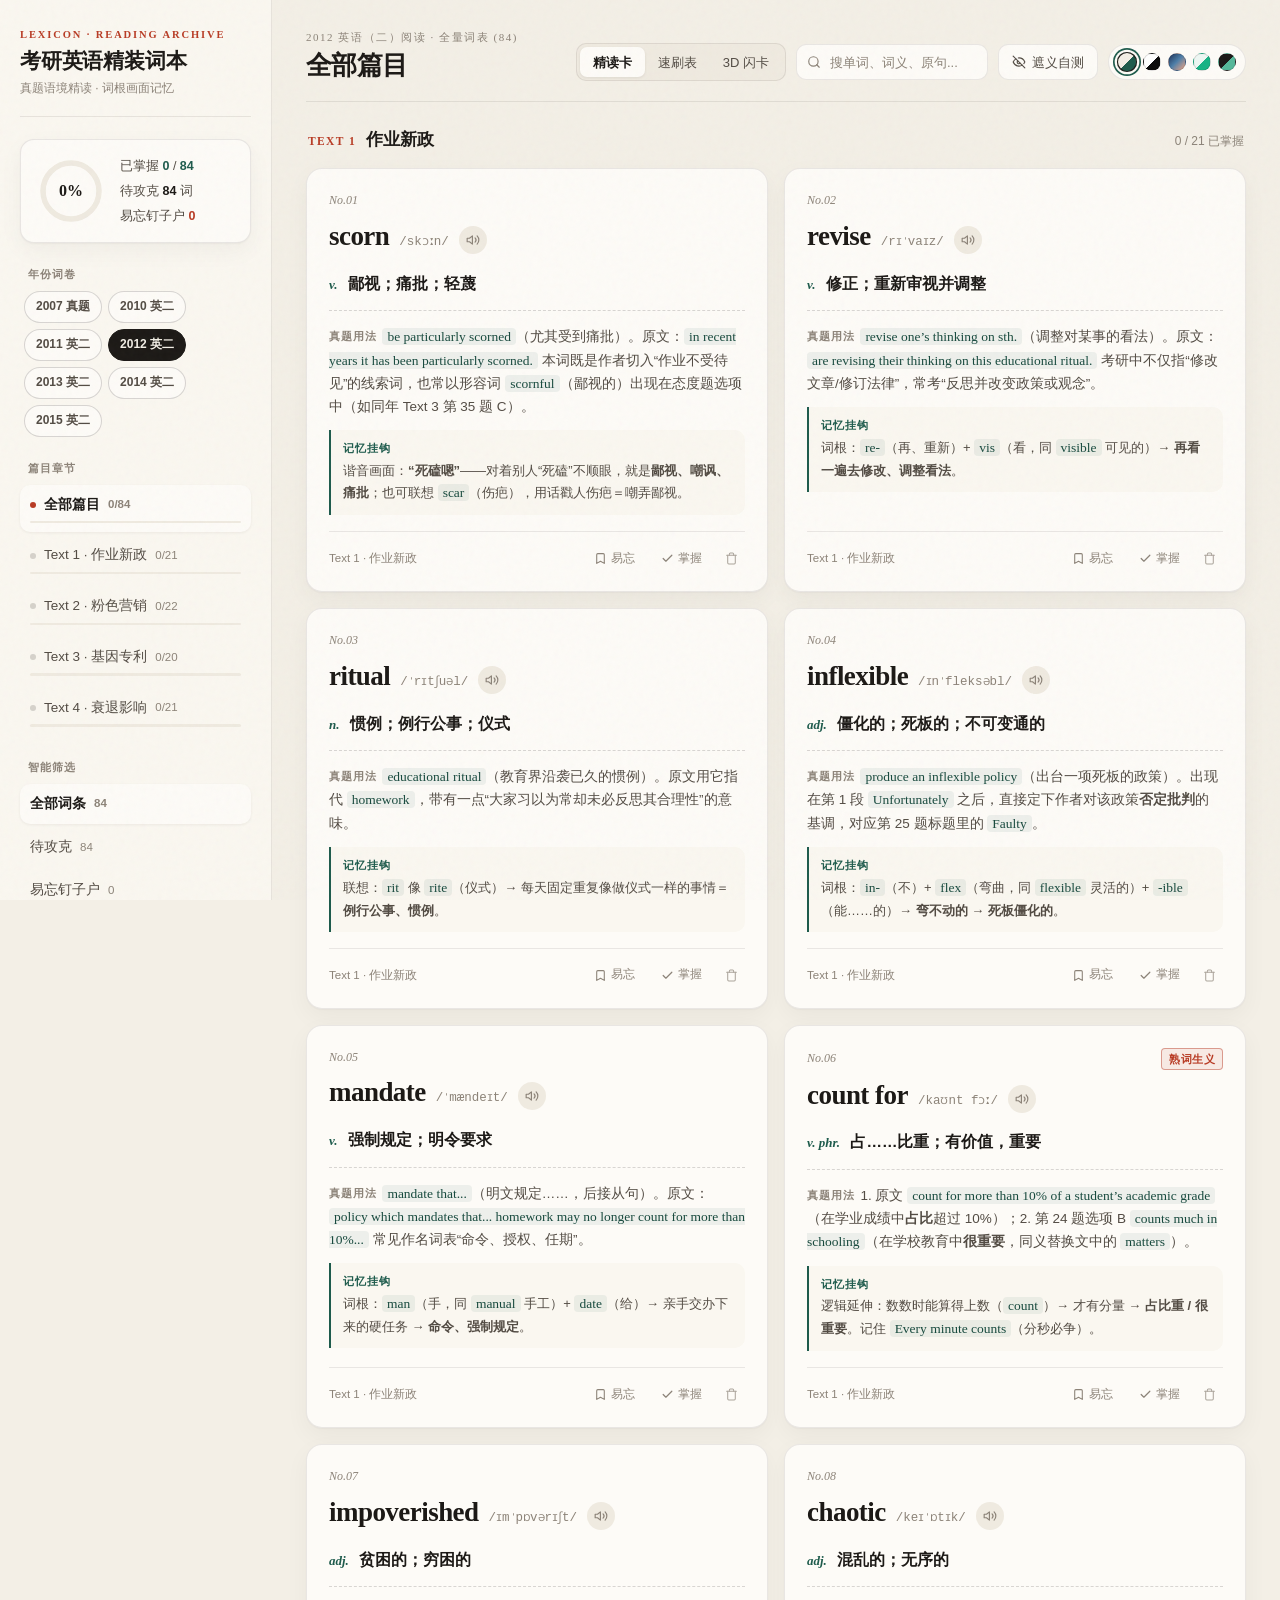
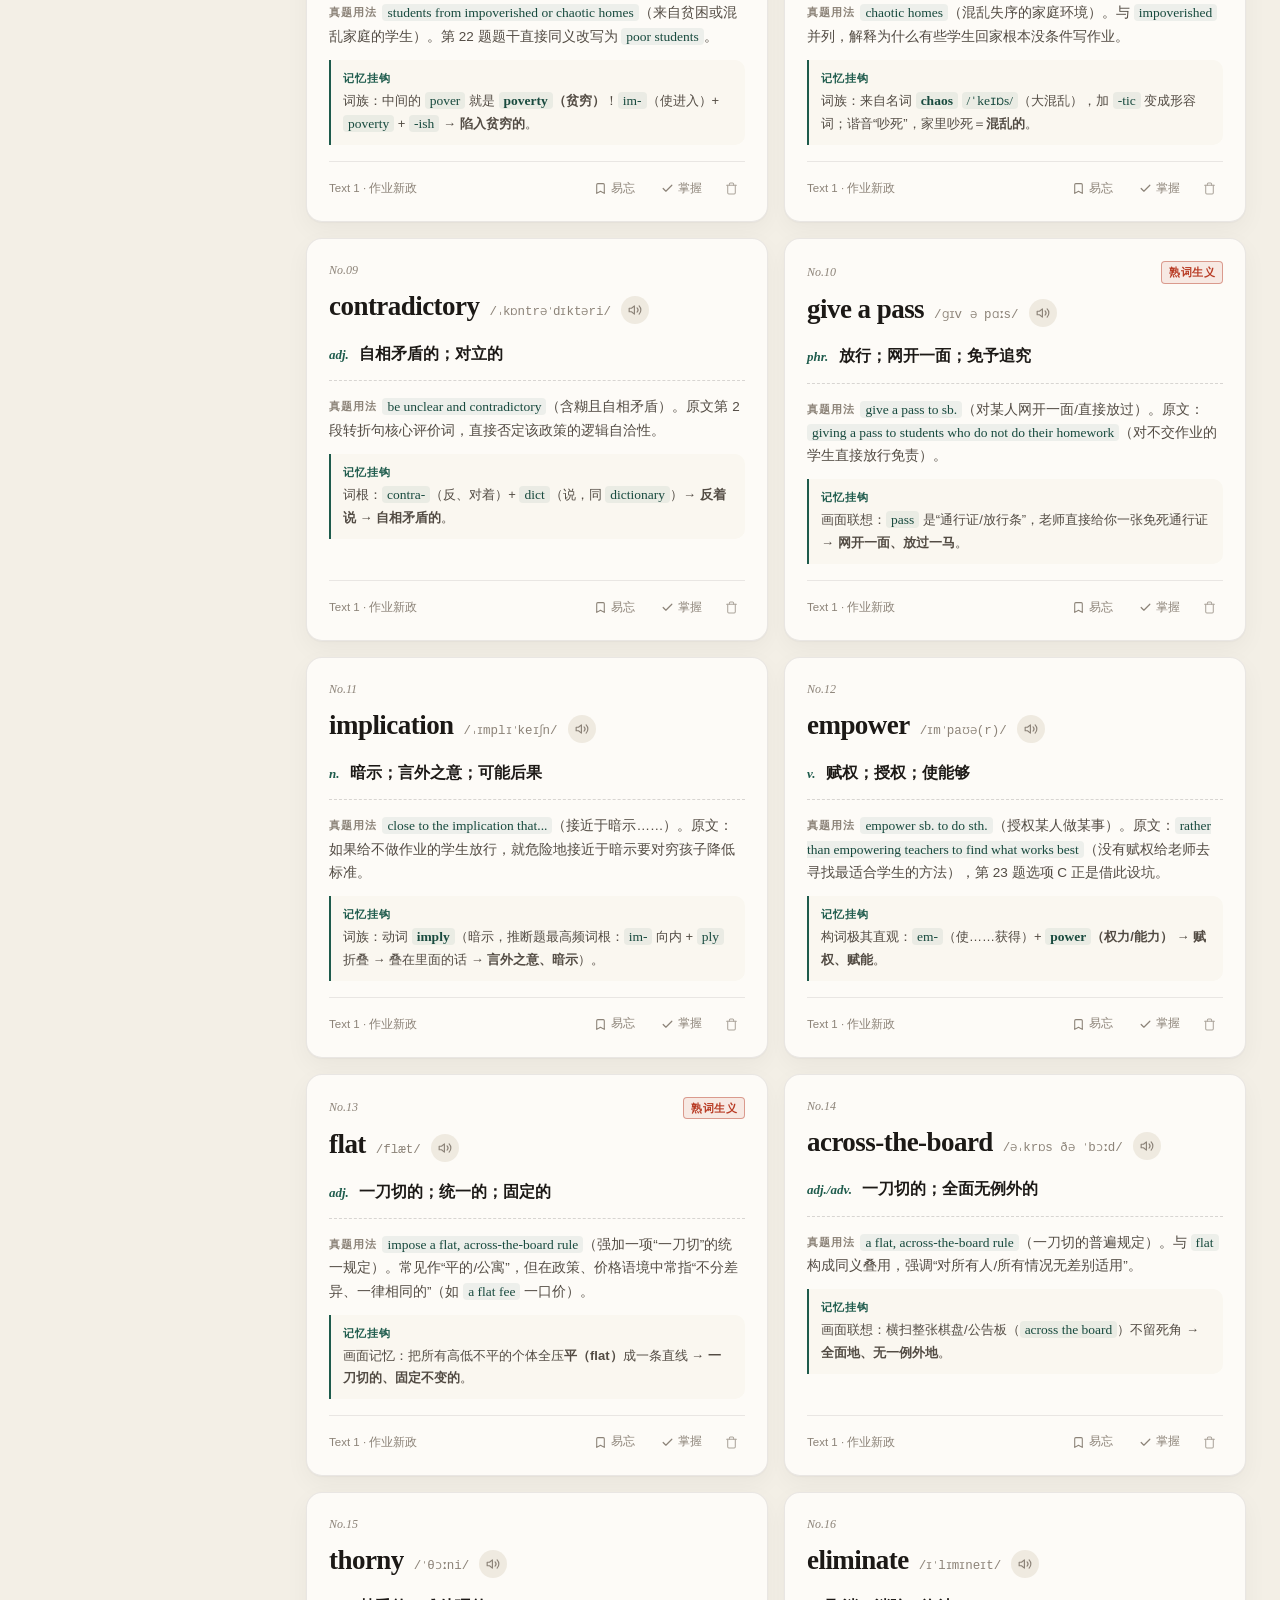
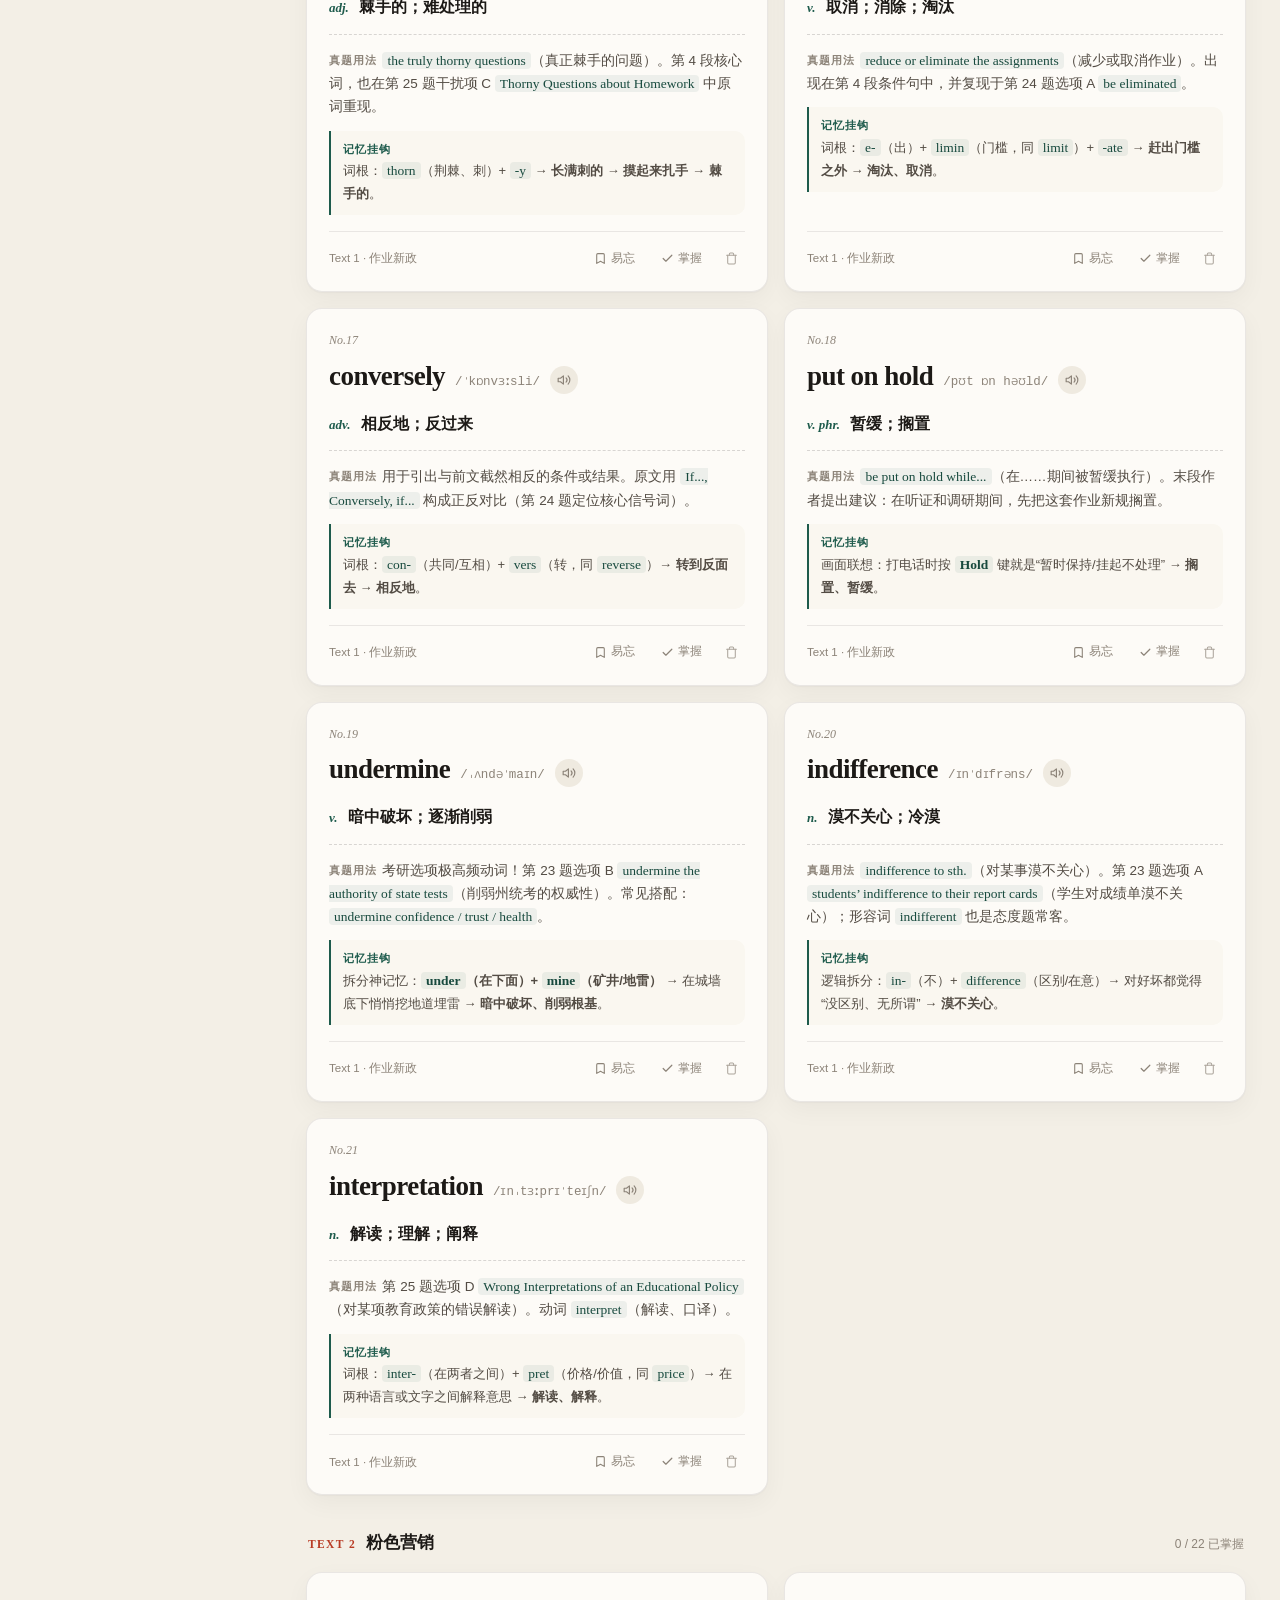
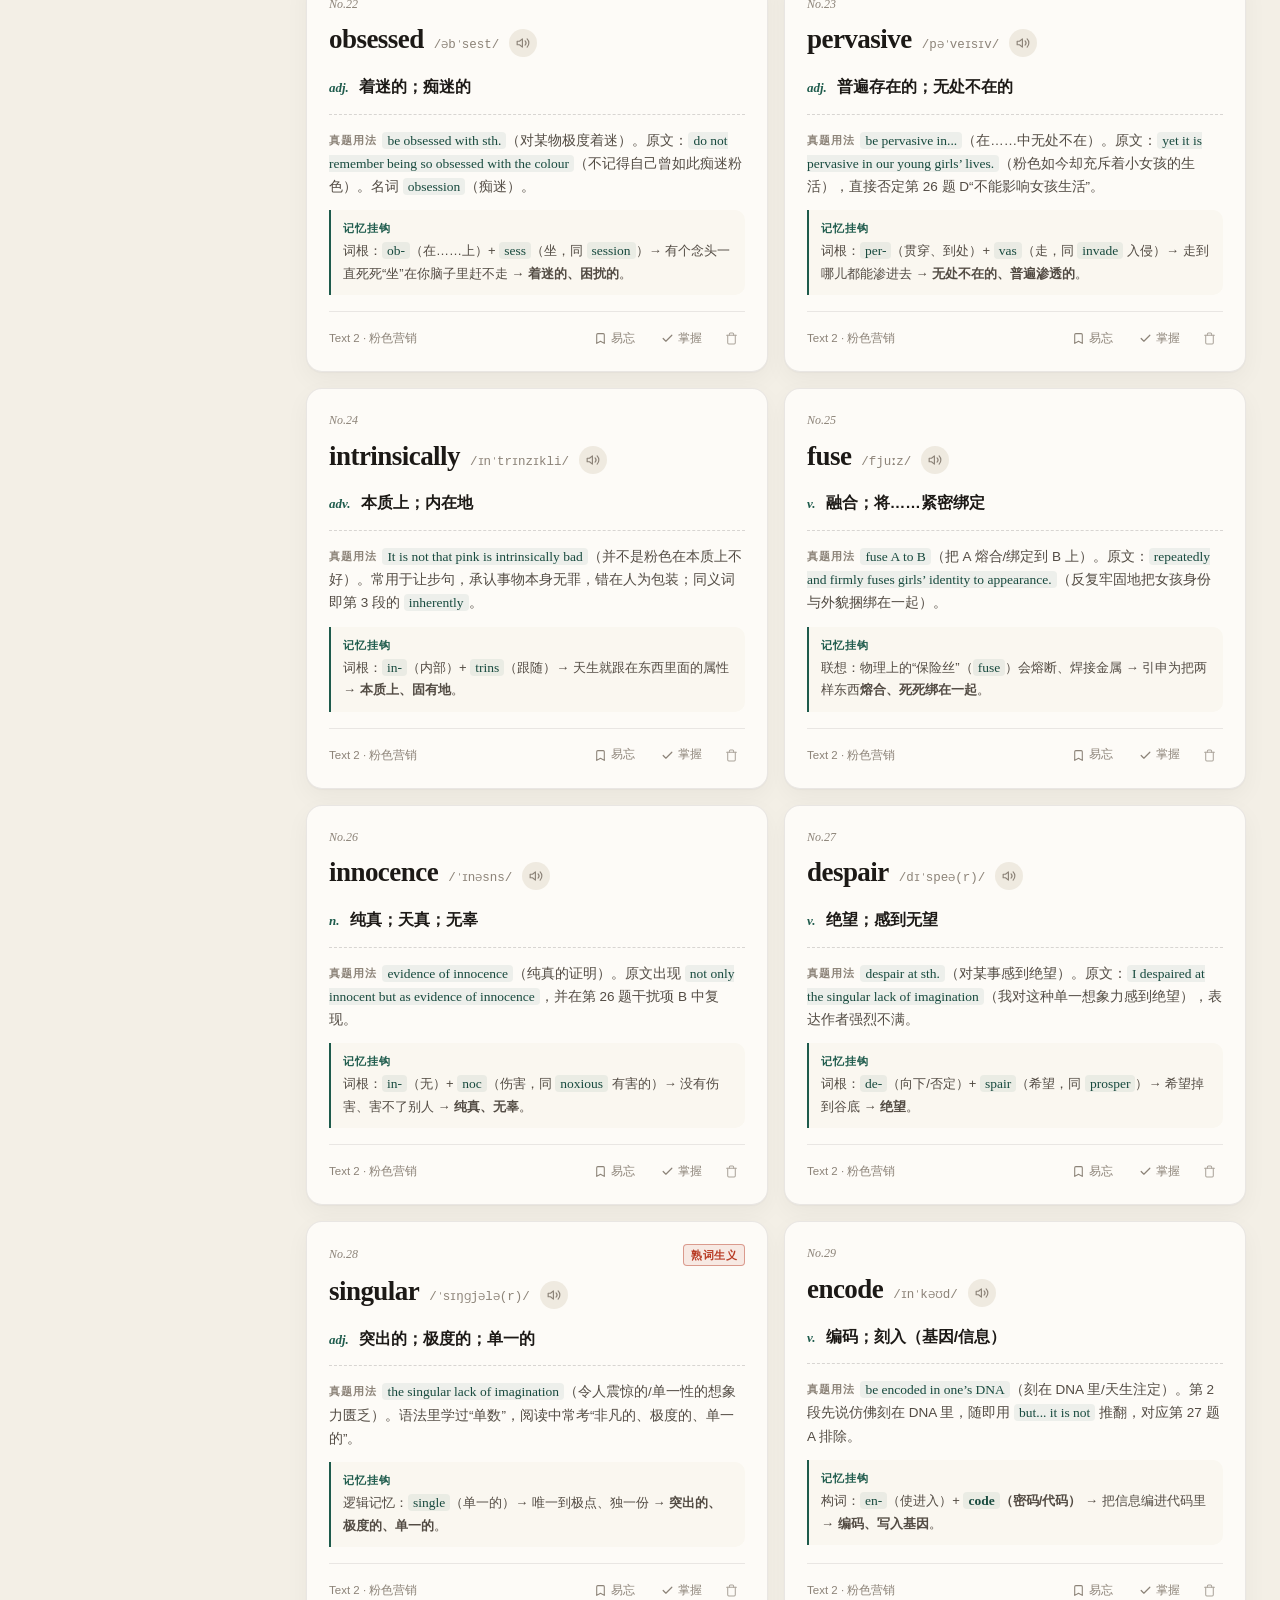
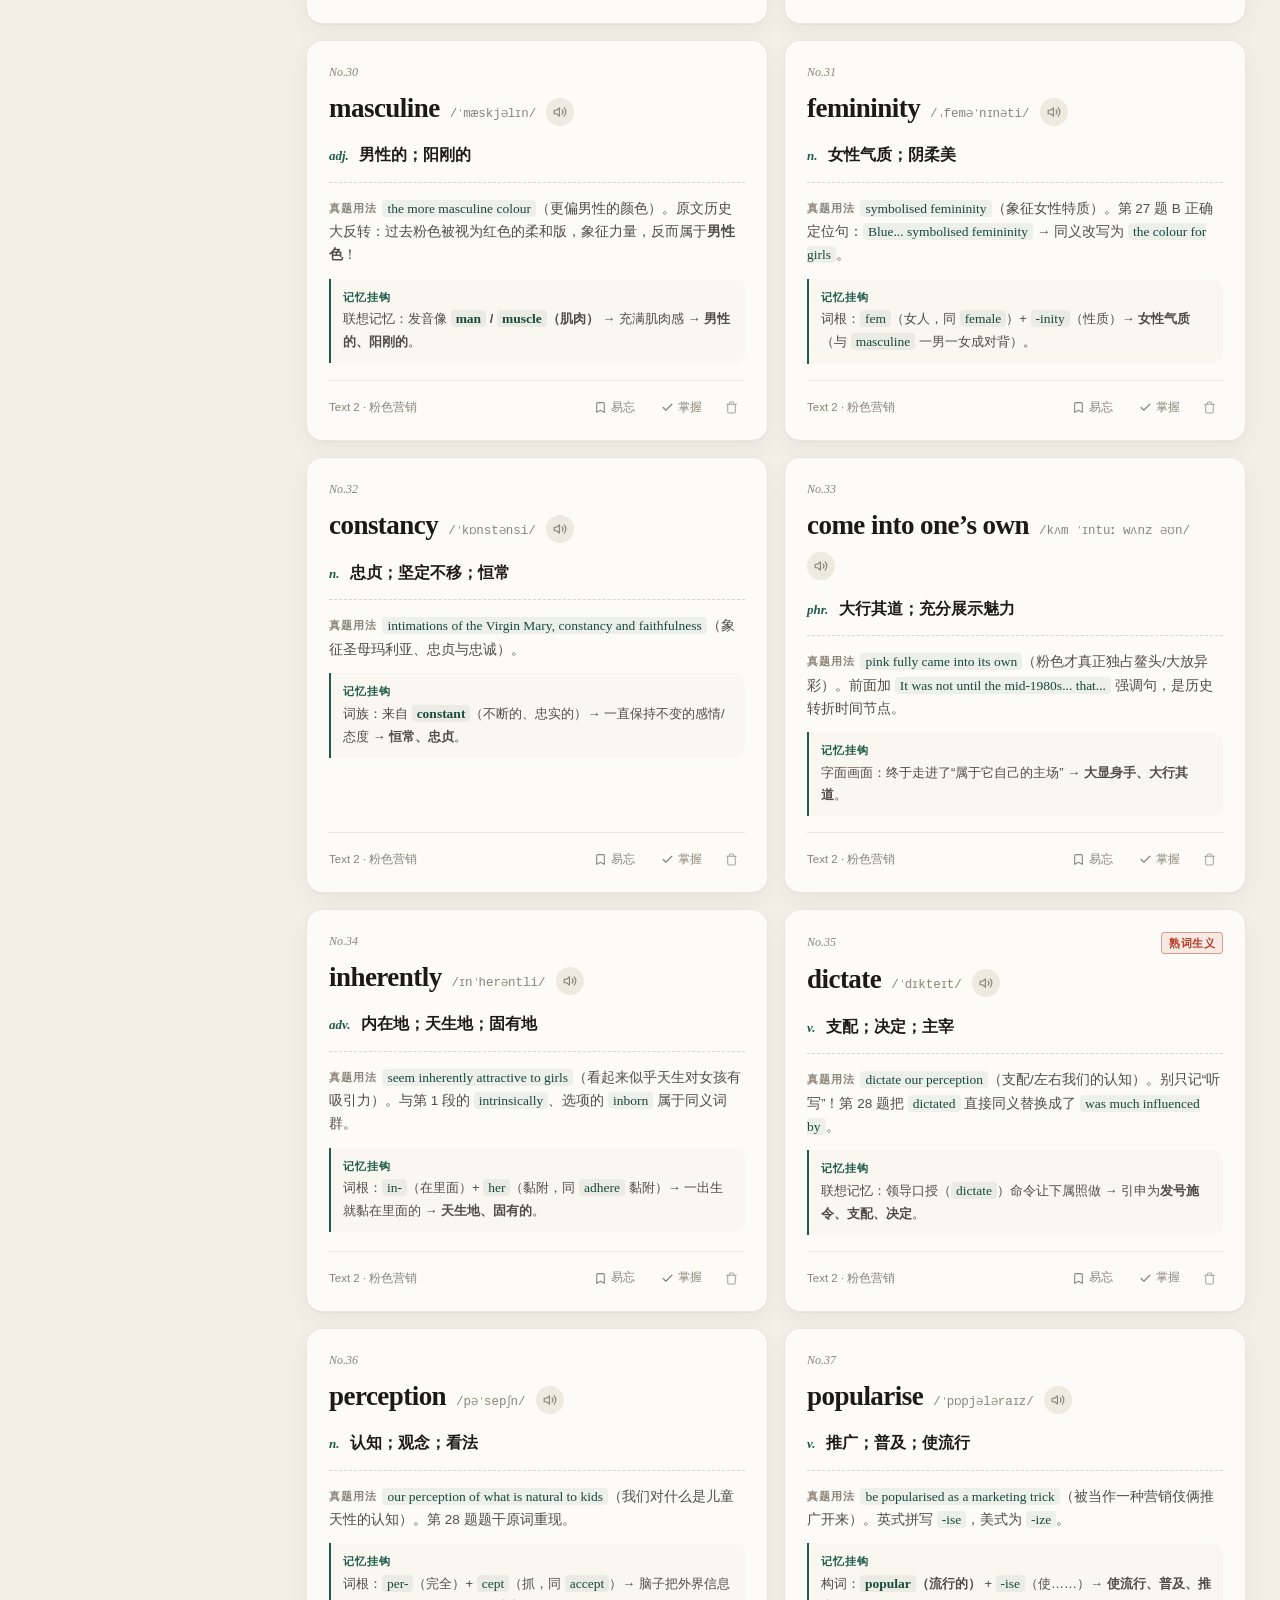
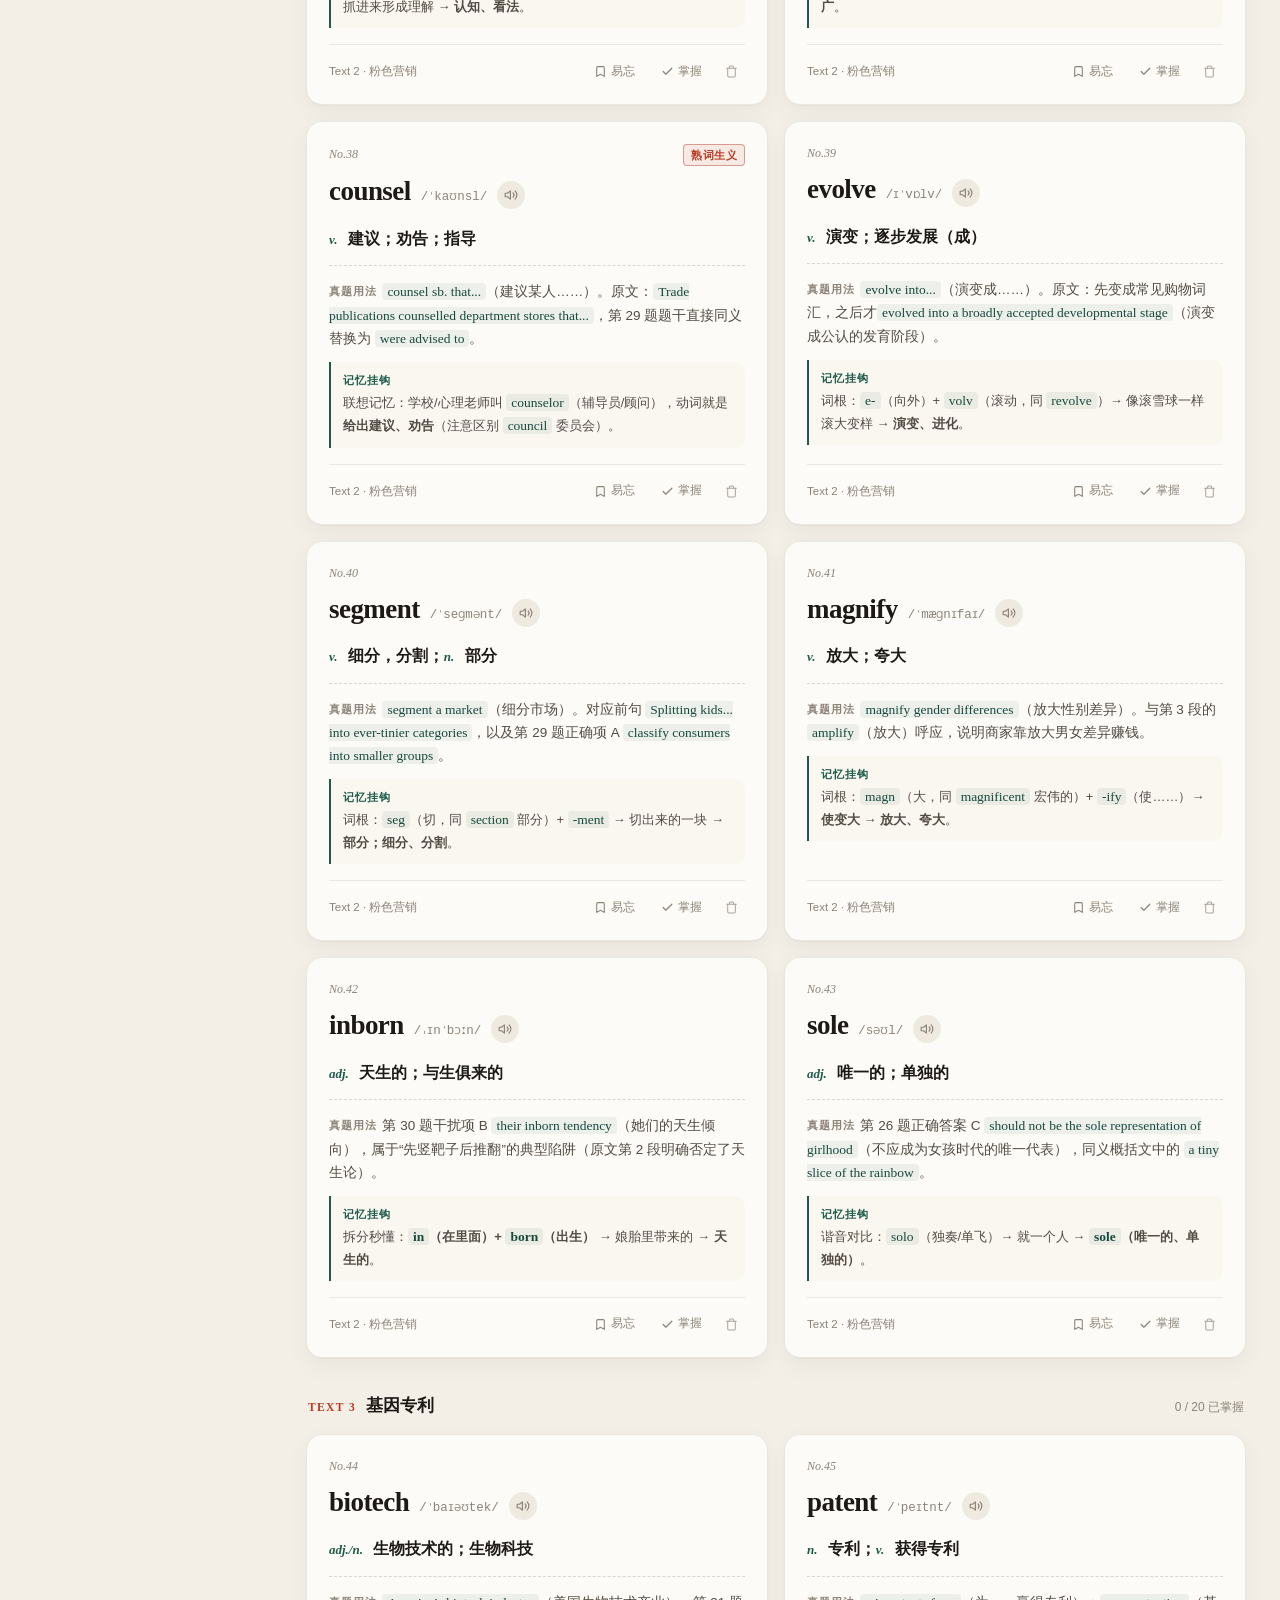
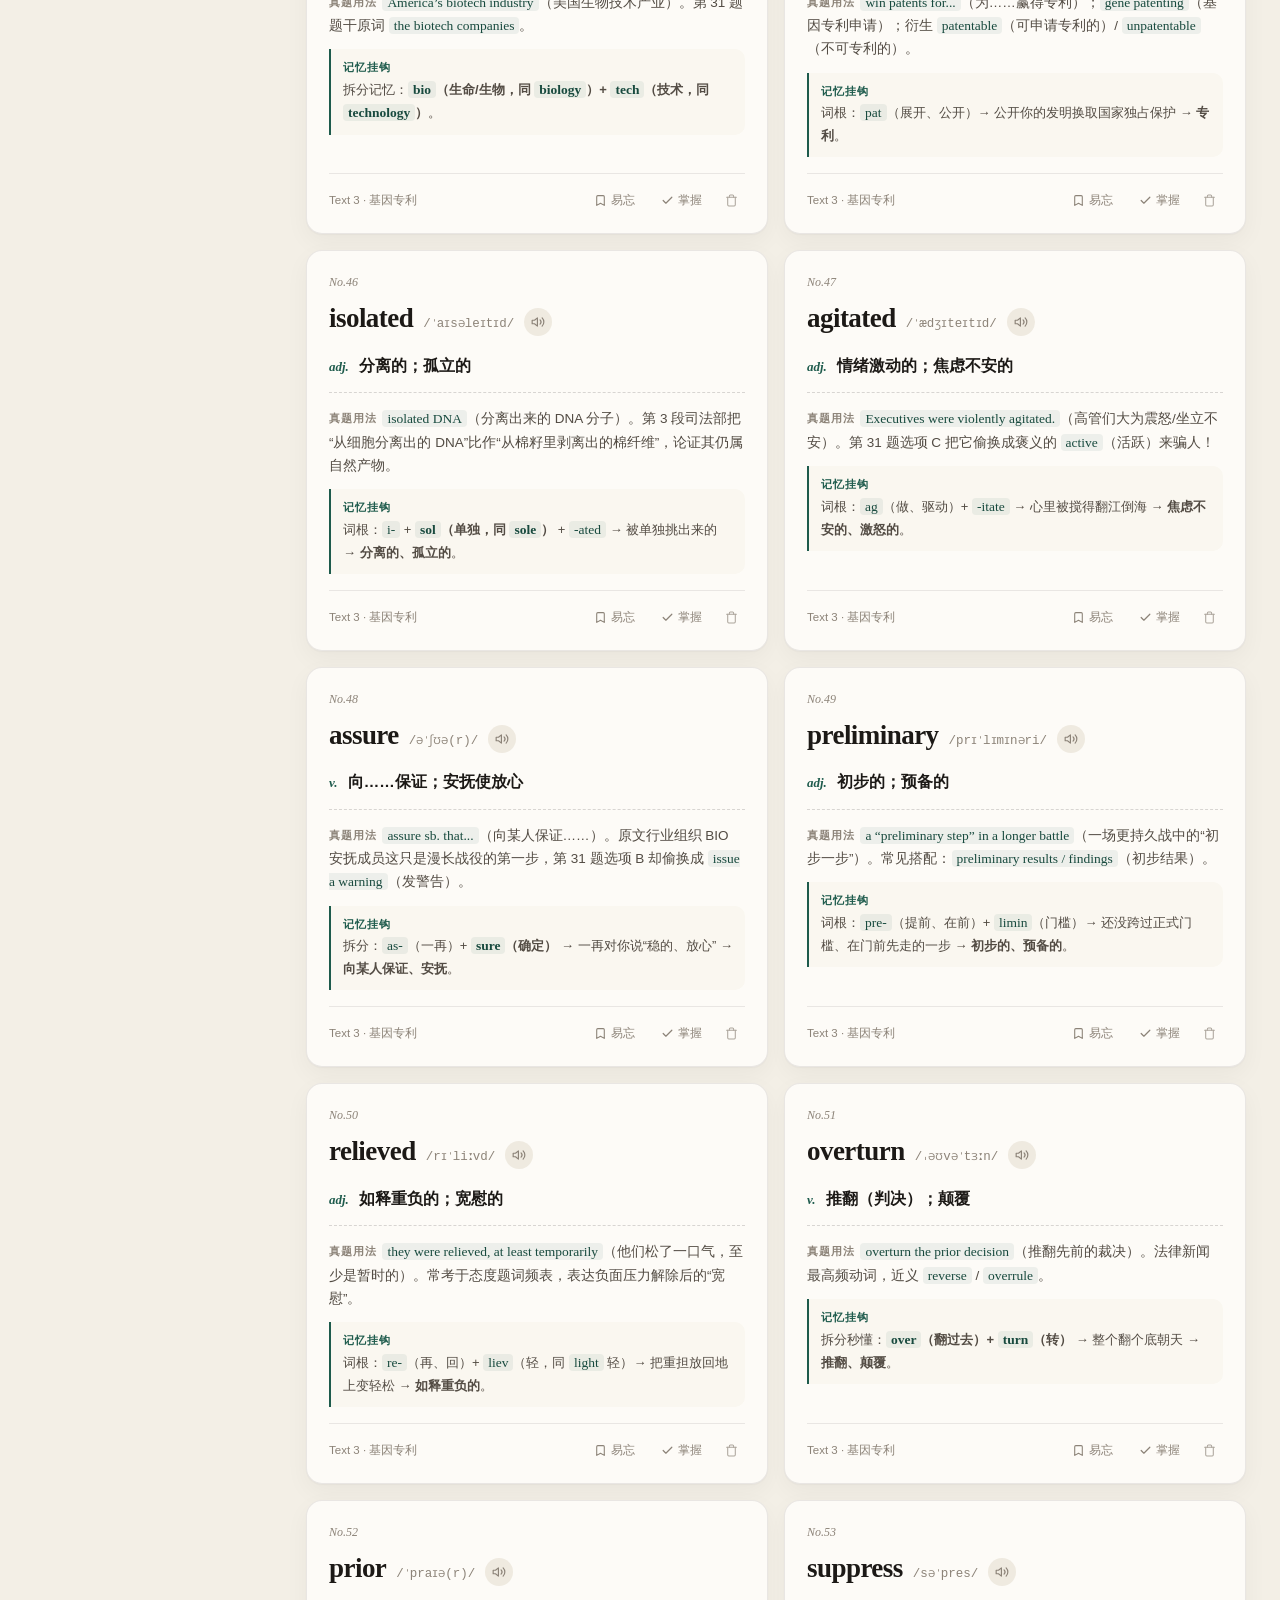
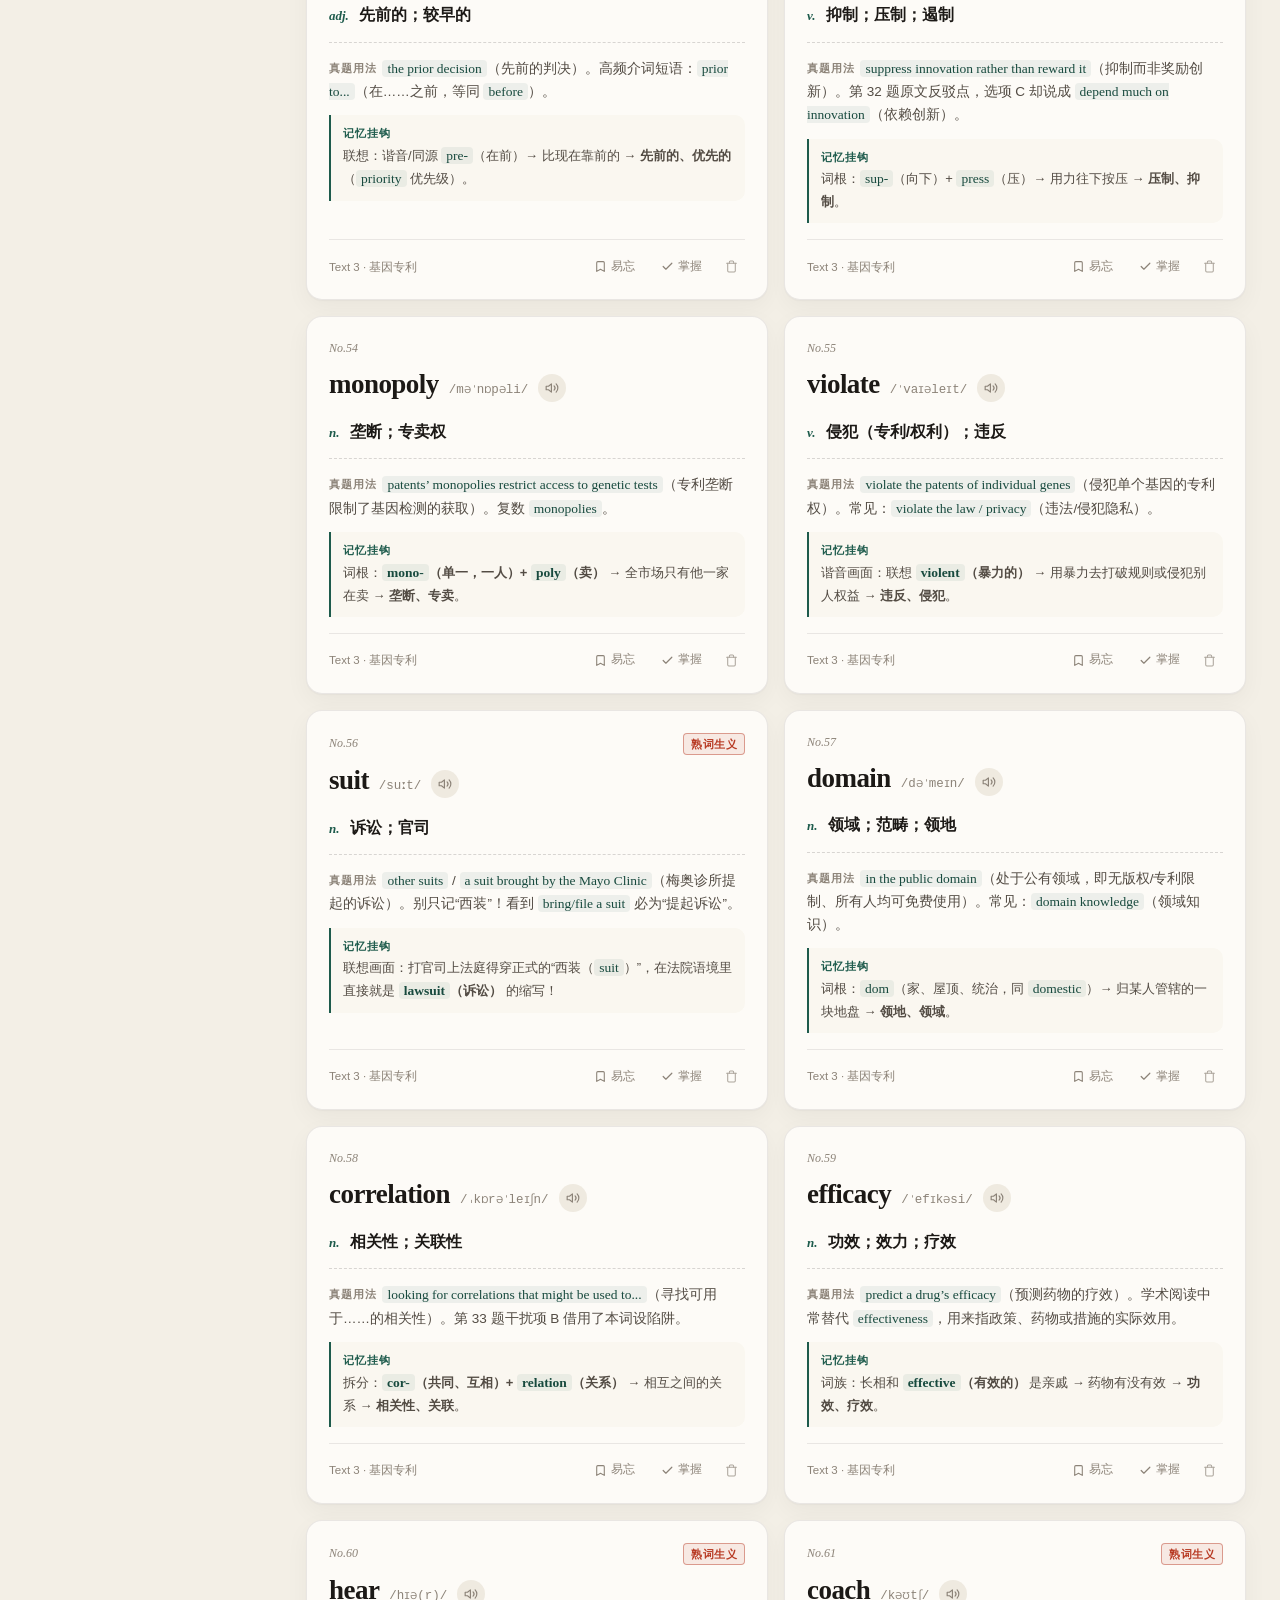
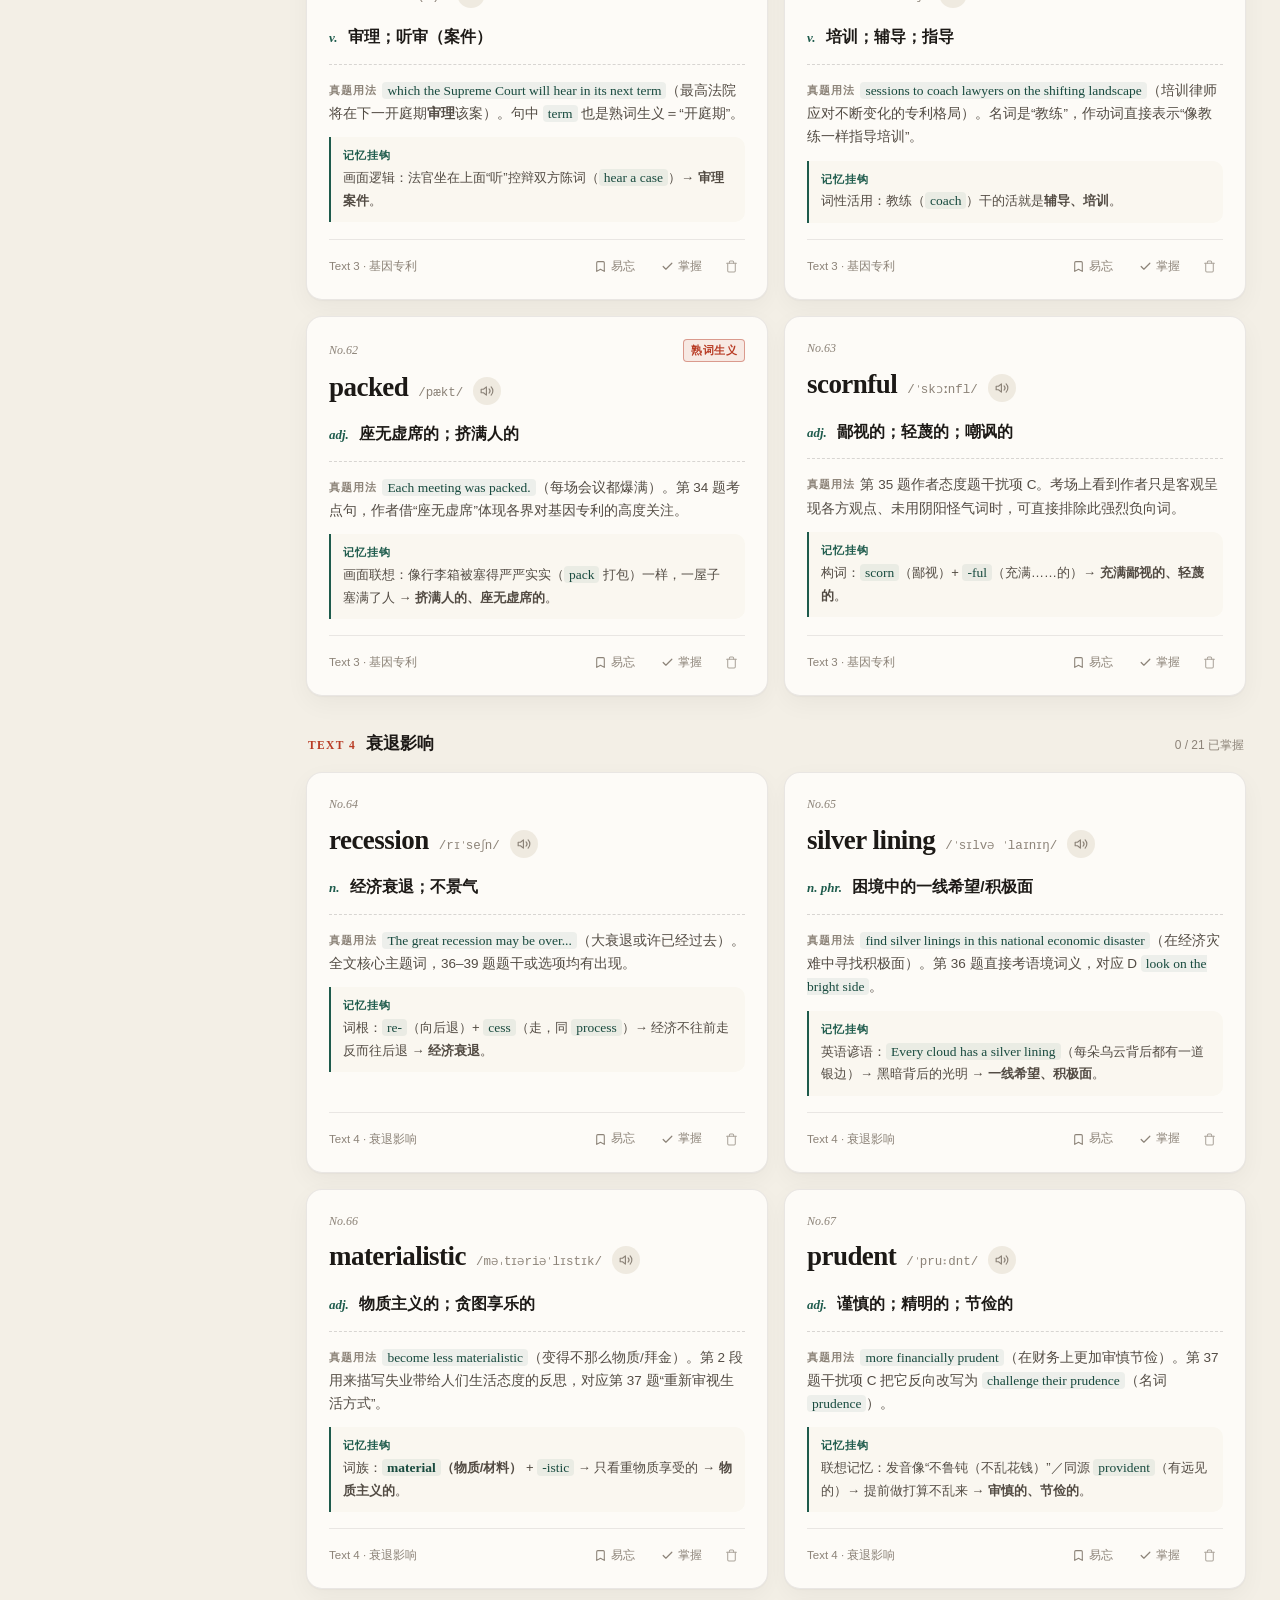
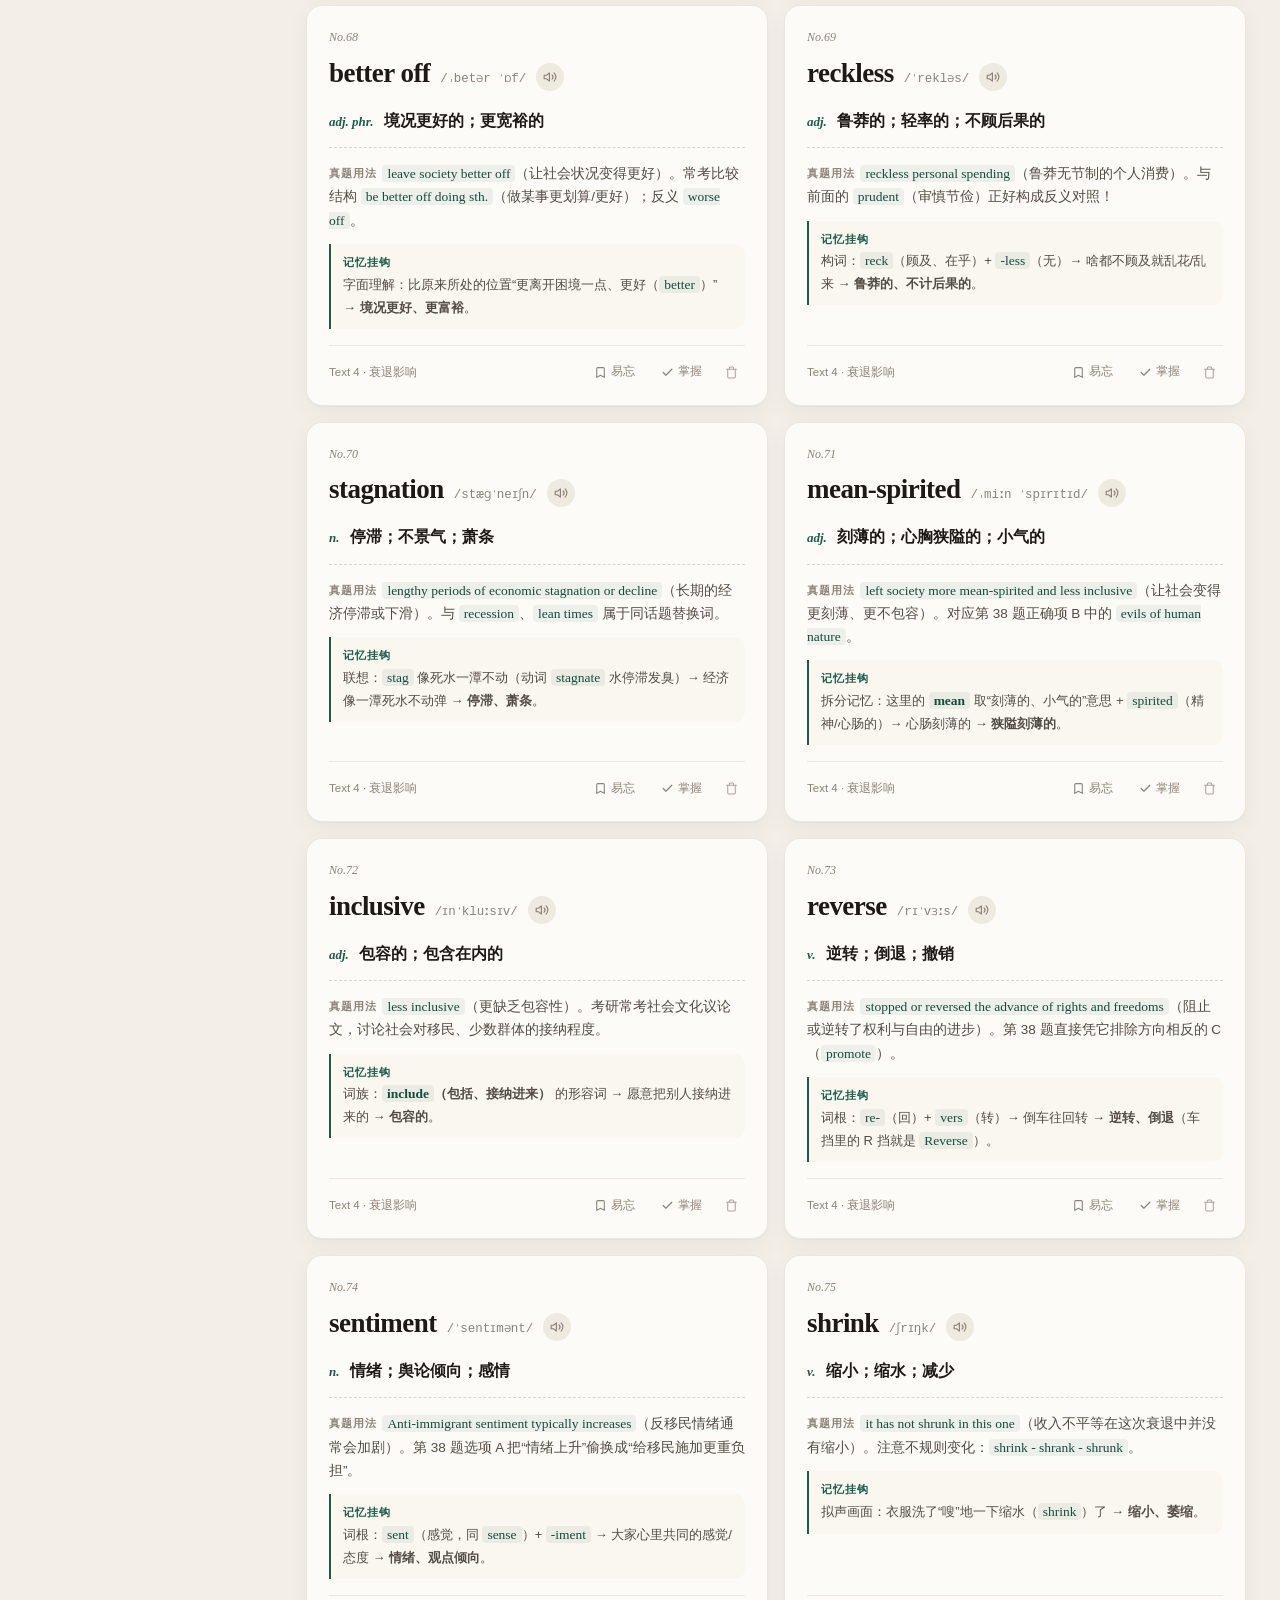
==== commit b331f1a1: "Add 2015 English II reading vocabulary (Text 1-2, 47 words, 680 total)" ====
--- a/index.html
+++ b/index.html
@@ -5,7 +5,7 @@
   <meta name="viewport" content="width=device-width, initial-scale=1.0" />
   <title>考研英语阅读精装词本 · Lexicon</title>
   <meta name="description" content="考研英语真题阅读核心生词本：精装书房排版、真题详细用法、词根联想记忆、模糊遮义自测与 3D 物理闪卡。" />
-  <link rel="stylesheet" href="styles.css?v=5" />
+  <link rel="stylesheet" href="styles.css?v=8" />
   <script>
     (function(){try{var t=localStorage.getItem("kaoyan_vocab_theme_v1");if(t==="light")t="paper";if(["mono","glass","momo","dark"].indexOf(t)>=0)document.documentElement.setAttribute("data-theme",t);var w=localStorage.getItem("kaoyan_vocab_wallpaper_v1");if(["alpine","sunset","forest"].indexOf(w)>=0)document.documentElement.setAttribute("data-wallpaper",w);}catch(e){}})();
   </script>
@@ -13,11 +13,17 @@
 <body>
   <!-- Mobile Sticky Header -->
   <div class="mobile-bar">
-    <button type="button" class="mobile-menu-btn" id="mobileMenuBtn">
-      <svg width="16" height="16" viewBox="0 0 24 24" fill="none" stroke="currentColor" stroke-width="2" stroke-linecap="round"><line x1="3" x2="21" y1="6" y2="6"/><line x1="3" x2="21" y1="12" y2="12"/><line x1="3" x2="21" y1="18" y2="18"/></svg>
-      <span>目录</span>
-      <span class="mobile-pct-pill" id="mobilePct">0%</span>
-    </button>
+    <div class="mobile-left">
+      <button type="button" class="mobile-menu-btn" id="mobileMenuBtn">
+        <svg width="16" height="16" viewBox="0 0 24 24" fill="none" stroke="currentColor" stroke-width="2" stroke-linecap="round"><line x1="3" x2="21" y1="6" y2="6"/><line x1="3" x2="21" y1="12" y2="12"/><line x1="3" x2="21" y1="18" y2="18"/></svg>
+        <span>目录</span>
+        <span class="mobile-pct-pill" id="mobilePct">0%</span>
+      </button>
+      <button type="button" class="mobile-sync-btn" id="mobileSyncBtn" title="云同步状态" aria-label="云同步">
+        <svg width="15" height="15" viewBox="0 0 24 24" fill="none" stroke="currentColor" stroke-width="1.9" stroke-linecap="round" stroke-linejoin="round"><path d="M17.5 19H9a7 7 0 1 1 6.71-9h1.79a4.5 4.5 0 1 1 0 9Z"/></svg>
+        <span class="sync-dot" id="mobileSyncDot"></span>
+      </button>
+    </div>
     <div class="view-seg" role="tablist">
       <button type="button" class="view-btn active" data-view="cards">精读</button>
       <button type="button" class="view-btn" data-view="ledger">速刷</button>
@@ -79,7 +85,8 @@
       <div class="side-footer">
         <button type="button" class="side-foot-btn" id="syncBtn">
           <svg width="14" height="14" viewBox="0 0 24 24" fill="none" stroke="currentColor" stroke-width="1.9" stroke-linecap="round" stroke-linejoin="round"><path d="M21 12a9 9 0 0 0-9-9 9.75 9.75 0 0 0-6.74 2.74L3 8"/><path d="M3 3v5h5"/><path d="M3 12a9 9 0 0 0 9 9 9.75 9.75 0 0 0 6.74-2.74L21 16"/><path d="M16 16h5v5"/></svg>
-          <span>同步 / 备份进度</span>
+          <span class="sync-dot" id="syncDot"></span>
+          <span id="syncBtnLabel">云同步 / 备份</span>
         </button>
       </div>
     </aside>
@@ -117,19 +124,98 @@
   </div>
 
   <!-- Sync Progress Modal -->
-  <div class="modal-bg" id="syncModal" role="dialog" aria-modal="true">
+  <div class="modal-bg" id="syncModal" role="dialog" aria-modal="true" aria-labelledby="syncModalTitle">
     <div class="modal-box">
-      <div style="display:flex;align-items:center;justify-content:space-between;margin-bottom:6px">
-        <h3 style="margin:0;font-size:16px">同步学习进度</h3>
+      <div class="sync-modal-head">
+        <h3 id="syncModalTitle" style="margin:0;font-size:16px">三端云同步与备份</h3>
         <button type="button" class="foot-btn" id="closeSyncBtn">关闭</button>
       </div>
-      <p style="margin:0;font-size:12.5px;color:var(--text-muted)">你的掌握与易忘记录保存在当前浏览器本地。切换手机/电脑时，复制进度码粘贴导入即可。</p>
-      <textarea id="syncArea" class="sync-area" spellcheck="false"></textarea>
-      <div style="display:flex;justify-content:space-between;align-items:center;gap:8px">
-        <button type="button" class="foot-btn" id="resetProgressBtn">重置进度</button>
-        <div style="display:flex;gap:8px">
-          <button type="button" class="mask-btn" style="height:34px" id="copySyncBtn">复制进度码</button>
-          <button type="button" class="ink-btn" style="height:34px;padding:0 16px;font-size:13px" id="importSyncBtn">导入覆盖</button>
+
+      <div class="sync-tabs" role="tablist" aria-label="同步方式切换">
+        <button type="button" class="sync-tab-btn active" role="tab" aria-selected="true" data-sync-tab="cloud">GitHub 云同步</button>
+        <button type="button" class="sync-tab-btn" role="tab" aria-selected="false" data-sync-tab="manual">手动备份 / 重置</button>
+      </div>
+
+      <div id="syncTabCloud">
+        <!-- Disconnected Setup View -->
+        <div id="syncSetupView">
+          <div class="sync-steps">
+            <div class="sync-step-item">
+              <span class="sync-step-num">1</span>
+              <div class="sync-step-body">
+                <span>前往 GitHub 生成仅含 <code>gist</code> 权限的 Token（无仓库权限，建议选 <strong>No expiration</strong>）：</span>
+                <a class="sync-link-btn" href="https://github.com/settings/tokens/new?scopes=gist&description=Kaoyan+Vocab+Sync" target="_blank" rel="noopener noreferrer">一键前往创建 Token ↗</a>
+              </div>
+            </div>
+            <div class="sync-step-item">
+              <span class="sync-step-num">2</span>
+              <div class="sync-step-body">粘贴 Token 并连接。系统会自动在你账号下查找或创建一个<strong>私密 Gist</strong>，之后每次背词/切回网页都会按词条自动合并同步；其他设备可直接扫配对二维码免输入绑定。</div>
+            </div>
+          </div>
+
+          <label class="sync-field-lbl" for="gistTokenInput">GitHub Token</label>
+          <div class="sync-input-wrap">
+            <input id="gistTokenInput" class="sync-input" type="password" autocomplete="off" spellcheck="false" placeholder="粘贴 ghp_... 或 github_pat_... Token" />
+            <button type="button" class="foot-btn sync-vis-btn" id="toggleTokenVisBtn" title="显示/隐藏 Token">显示</button>
+          </div>
+
+          <details class="sync-adv">
+            <summary>高级选项：指定已有 Gist ID（可选）</summary>
+            <input id="gistIdInput" class="sync-input" type="text" autocomplete="off" spellcheck="false" placeholder="留空则自动查找或新建私密 Gist" style="margin-top:8px" />
+          </details>
+
+          <div class="sync-form-msg hidden" id="syncFormMsg" role="alert"></div>
+
+          <div class="sync-act-row">
+            <button type="button" class="ink-btn" id="connectGistBtn">连接并开启三端同步</button>
+          </div>
+        </div>
+
+        <!-- Connected Status & Pairing View -->
+        <div id="syncConnectedView" class="hidden">
+          <div class="sync-status-card">
+            <div class="sync-status-row">
+              <span class="sync-status-left">
+                <span class="sync-dot" id="modalSyncDot"></span>
+                <strong id="syncStateText">已同步</strong>
+              </span>
+              <span class="sync-last-time" id="syncLastTime">刚刚</span>
+            </div>
+            <div class="sync-meta-row">
+              <span id="syncAccountText">@github</span>
+              <a id="syncGistLink" href="https://gist.github.com" target="_blank" rel="noopener noreferrer">查看私密 Gist 历史 ↗</a>
+            </div>
+            <p class="sync-hint">仅同步学习进度（已掌握、易忘、移出、艾宾浩斯排期），各端主题与壁纸独立保留。</p>
+          </div>
+
+          <div class="sync-act-row">
+            <button type="button" class="ink-btn" id="syncNowBtn">立即同步</button>
+            <button type="button" class="foot-btn" id="disconnectGistBtn">断开云同步</button>
+          </div>
+
+          <div class="sync-pair-box">
+            <div class="sync-pair-head">手机 / 平板一键绑定</div>
+            <div class="sync-pair-btns">
+              <button type="button" class="mask-btn" style="height:34px" id="toggleQrBtn">显示配对二维码</button>
+              <button type="button" class="mask-btn" style="height:34px" id="copyPairLinkBtn">复制配对链接</button>
+            </div>
+            <div class="sync-qr-wrap hidden" id="syncQrWrap">
+              <div class="sync-qr-card" id="syncQrBox"></div>
+              <p class="sync-warn">二维码与链接包含你的 Gist 同步凭证，仅限本人设备使用，切勿截图发给他人。</p>
+            </div>
+          </div>
+        </div>
+      </div>
+
+      <div id="syncTabManual" class="hidden">
+        <p style="margin:0;font-size:12.5px;color:var(--text-muted)">可手动导出 JSON 进度码做本地归档，或导入覆盖当前进度（若已开启云同步，导入与重置也会同步到云端）。</p>
+        <textarea id="syncArea" class="sync-area" spellcheck="false"></textarea>
+        <div style="display:flex;justify-content:space-between;align-items:center;gap:8px">
+          <button type="button" class="foot-btn" id="resetProgressBtn">重置进度</button>
+          <div style="display:flex;gap:8px">
+            <button type="button" class="mask-btn" style="height:34px" id="copySyncBtn">复制进度码</button>
+            <button type="button" class="ink-btn" style="height:34px;padding:0 16px;font-size:13px" id="importSyncBtn">导入覆盖</button>
+          </div>
         </div>
       </div>
     </div>
@@ -137,13 +223,15 @@
 
   <div class="toast" id="toast" role="status" aria-live="polite"></div>
 
-  <script src="data/manifest.js?v=5"></script>
+  <script src="data/manifest.js?v=6"></script>
   <script src="data/2007.js?v=4"></script>
   <script src="data/2010.js?v=3"></script>
   <script src="data/2011.js?v=3"></script>
   <script src="data/2012.js?v=3"></script>
   <script src="data/2013.js?v=1"></script>
   <script src="data/2014.js?v=3"></script>
-  <script src="app.js?v=4"></script>
+  <script src="data/2015.js?v=1"></script>
+  <script src="qr.js?v=1"></script>
+  <script src="app.js?v=7"></script>
 </body>
 </html>
--- a/styles.css
+++ b/styles.css
@@ -242,6 +242,7 @@
 [data-theme="glass"] .theme-chip,
 [data-theme="glass"] .side-foot-btn,
 [data-theme="glass"] .mobile-menu-btn,
+[data-theme="glass"] .mobile-sync-btn,
 [data-theme="glass"] .year-btn {
   background: rgba(12, 18, 30, 0.44);
   border-color: rgba(255, 255, 255, 0.13);
@@ -264,10 +265,28 @@
   -webkit-backdrop-filter: blur(34px) saturate(160%);
 }
 
-[data-theme="glass"] .sync-area {
+[data-theme="glass"] .sync-area,
+[data-theme="glass"] .sync-input {
   background: rgba(0, 0, 0, 0.38);
   border-color: rgba(255, 255, 255, 0.14);
   color: rgba(236, 241, 248, 0.92);
+}
+
+[data-theme="glass"] .sync-tabs,
+[data-theme="glass"] .sync-status-card,
+[data-theme="glass"] .sync-pair-box {
+  background: rgba(255, 255, 255, 0.06);
+  border-color: rgba(255, 255, 255, 0.12);
+}
+
+[data-theme="glass"] .sync-tab-btn.active {
+  background: rgba(255, 255, 255, 0.16);
+  color: #eef3fa;
+}
+
+[data-theme="glass"] .sync-step-body code {
+  background: rgba(255, 255, 255, 0.12);
+  color: #e0f8f0;
 }
 
 [data-theme="glass"] .stage-title,
@@ -434,6 +453,10 @@
 [data-theme="mono"] .side-item,
 [data-theme="mono"] .side-foot-btn,
 [data-theme="mono"] .mobile-menu-btn,
+[data-theme="mono"] .mobile-sync-btn,
+[data-theme="mono"] .sync-tabs,
+[data-theme="mono"] .sync-tab-btn,
+[data-theme="mono"] .sync-input,
 [data-theme="mono"] .theme-chip,
 [data-theme="mono"] .rate-pill {
   border-radius: 6px;
@@ -828,12 +851,31 @@
   border: 1px solid var(--border-strong);
   color: var(--text-secondary);
   background: var(--surface);
+  display: inline-flex;
+  align-items: center;
+  gap: 5px;
 }
 
 .year-btn.active {
   background: var(--text);
   border-color: var(--text);
   color: var(--bg);
+}
+
+.year-due-badge {
+  font-size: 10.5px;
+  font-weight: 700;
+  line-height: 1;
+  padding: 2px 5.5px;
+  border-radius: 999px;
+  background: var(--vermilion-soft);
+  color: var(--vermilion);
+  font-variant-numeric: tabular-nums;
+}
+
+.year-btn.active .year-due-badge {
+  background: var(--vermilion);
+  color: #ffffff;
 }
 
 /* 5-Theme Handcrafted Picker */
@@ -1063,6 +1105,12 @@
   gap: 10px;
 }
 
+.mobile-left {
+  display: inline-flex;
+  align-items: center;
+  gap: 6px;
+}
+
 .mobile-menu-btn {
   height: 34px;
   padding: 0 10px;
@@ -1074,6 +1122,30 @@
   gap: 7px;
   font-size: 13px;
   font-weight: 600;
+}
+
+.mobile-sync-btn {
+  position: relative;
+  width: 34px;
+  height: 34px;
+  border-radius: 9px;
+  background: var(--surface);
+  border: 1px solid var(--border);
+  display: inline-flex;
+  align-items: center;
+  justify-content: center;
+  color: var(--text-secondary);
+}
+
+.mobile-sync-btn .sync-dot {
+  position: absolute;
+  top: 5px;
+  right: 5px;
+}
+
+.mobile-bar .view-btn {
+  padding: 0 10px;
+  font-size: 12.5px;
 }
 
 .mobile-pct-pill {
@@ -1610,9 +1682,16 @@
   display: flex;
   align-items: center;
   justify-content: space-between;
+  gap: 8px 10px;
+  flex-wrap: wrap;
   margin-bottom: 18px;
   font-size: 13px;
   color: var(--text-muted);
+}
+
+.deck-bar .mask-btn {
+  white-space: nowrap;
+  flex-shrink: 0;
 }
 
 .deck-bar strong {
@@ -1760,12 +1839,15 @@
 
 .ink-btn:hover { opacity: 0.88; }
 .ink-btn:active { transform: scale(0.97); }
+.ink-btn:disabled { opacity: 0.55; cursor: not-allowed; }
 
 .text-link-btn {
   font-size: 12.5px;
   color: var(--text-muted);
   text-decoration: underline;
   text-underline-offset: 3px;
+  white-space: nowrap;
+  flex-shrink: 0;
 }
 .text-link-btn:hover { color: var(--text); }
 
@@ -1799,15 +1881,29 @@
 }
 
 .rate-pill {
-  height: 44px;
+  min-height: 52px;
+  padding: 7px 8px;
   border-radius: 12px;
   font-size: 13.5px;
   font-weight: 600;
   display: flex;
+  flex-direction: column;
   align-items: center;
   justify-content: center;
-  gap: 5px;
-  transition: transform 0.12s ease;
+  gap: 2px;
+  line-height: 1.2;
+  transition: transform 0.12s ease, opacity 0.15s ease;
+}
+
+.rate-main {
+  font-size: 13.5px;
+  font-weight: 600;
+}
+
+.rate-sub {
+  font-size: 11px;
+  font-weight: 500;
+  opacity: 0.78;
 }
 
 .rate-pill:hover { transform: translateY(-1px); }
@@ -1820,6 +1916,374 @@
   font-size: 12px;
   color: var(--text-muted);
   margin-top: 24px;
+}
+
+/* Ebbinghaus 3D Deck Controls & Schedule */
+.deck-srs-bar {
+  display: flex;
+  align-items: center;
+  justify-content: space-between;
+  gap: 10px;
+  flex-wrap: wrap;
+  margin-bottom: 14px;
+}
+
+.srs-mode-group {
+  display: inline-flex;
+  align-items: center;
+  padding: 3px;
+  border-radius: 999px;
+  background: var(--surface);
+  border: 1px solid var(--border);
+  gap: 2px;
+}
+
+.srs-mode-btn {
+  height: 30px;
+  padding: 0 11px;
+  border-radius: 999px;
+  font-size: 12px;
+  font-weight: 500;
+  color: var(--text-secondary);
+  display: inline-flex;
+  align-items: center;
+  gap: 5px;
+  transition: all 0.15s ease;
+}
+
+.srs-mode-btn:hover {
+  color: var(--text);
+}
+
+.srs-mode-btn.active {
+  background: var(--text);
+  color: var(--bg);
+  font-weight: 600;
+}
+
+.srs-mode-cnt {
+  font-size: 11px;
+  opacity: 0.78;
+  font-variant-numeric: tabular-nums;
+}
+
+.srs-mode-btn.has-due:not(.active) .srs-mode-cnt {
+  color: var(--vermilion);
+  font-weight: 700;
+  opacity: 1;
+}
+
+.srs-plan-toggle {
+  height: 34px;
+  padding: 0 12px;
+  border-radius: 999px;
+  border: 1px solid var(--border);
+  background: var(--surface);
+  color: var(--text-secondary);
+  font-size: 12px;
+  font-weight: 500;
+  display: inline-flex;
+  align-items: center;
+  gap: 6px;
+  transition: all 0.15s ease;
+}
+
+.srs-plan-toggle:hover {
+  border-color: var(--border-strong);
+  color: var(--text);
+}
+
+.srs-plan-toggle.active {
+  background: var(--pine-soft);
+  border-color: var(--pine);
+  color: var(--pine);
+  font-weight: 600;
+}
+
+.requeue-badge {
+  display: inline-flex;
+  align-items: center;
+  padding: 2px 8px;
+  border-radius: 999px;
+  font-size: 11px;
+  font-weight: 600;
+  background: var(--ochre-soft);
+  color: var(--ochre);
+}
+
+.srs-stage-pill {
+  display: inline-flex;
+  align-items: center;
+  padding: 2px 8px;
+  border-radius: 999px;
+  font-size: 11px;
+  font-weight: 500;
+  background: var(--surface-tint);
+  color: var(--text-muted);
+}
+
+.srs-plan-card,
+.deck-summary-card {
+  background: var(--surface);
+  border: 1px solid var(--border);
+  border-radius: calc(var(--radius-card) + 2px);
+  padding: 20px 22px;
+  margin-bottom: 18px;
+  box-shadow: var(--shadow-card);
+}
+
+.deck-summary-card {
+  padding: 26px 24px;
+}
+
+.srs-plan-head {
+  display: flex;
+  align-items: baseline;
+  justify-content: space-between;
+  gap: 10px;
+  flex-wrap: wrap;
+  margin-bottom: 14px;
+}
+
+.srs-plan-title {
+  margin: 0;
+  font-size: 15px;
+  font-weight: 700;
+  color: var(--text);
+}
+
+.srs-plan-sub {
+  font-size: 12px;
+  color: var(--text-muted);
+}
+
+.srs-kpi-row {
+  display: grid;
+  grid-template-columns: repeat(4, 1fr);
+  gap: 8px;
+  margin-bottom: 16px;
+}
+
+.srs-kpi {
+  padding: 10px 10px;
+  border-radius: 12px;
+  background: var(--surface-tint);
+  border: 1px solid var(--border);
+  text-align: center;
+}
+
+.srs-kpi-val {
+  font-family: var(--font-headword);
+  font-size: 19px;
+  font-weight: 700;
+  line-height: 1.2;
+  color: var(--text);
+  font-variant-numeric: tabular-nums;
+}
+
+.srs-kpi.k-due .srs-kpi-val { color: var(--vermilion); }
+.srs-kpi.k-learn .srs-kpi-val { color: var(--ochre); }
+.srs-kpi.k-solid .srs-kpi-val { color: var(--pine); }
+
+.srs-kpi-lbl {
+  font-size: 11px;
+  color: var(--text-muted);
+  margin-top: 2px;
+}
+
+.srs-forecast-title {
+  font-size: 11.5px;
+  font-weight: 600;
+  color: var(--text-muted);
+  margin-bottom: 10px;
+  letter-spacing: 0.03em;
+}
+
+.srs-forecast {
+  display: grid;
+  grid-template-columns: repeat(6, 1fr);
+  gap: 8px;
+  align-items: end;
+}
+
+.srs-bar-col {
+  display: flex;
+  flex-direction: column;
+  align-items: center;
+  gap: 5px;
+}
+
+.srs-bar-num {
+  font-size: 11.5px;
+  font-weight: 600;
+  color: var(--text-secondary);
+  font-variant-numeric: tabular-nums;
+}
+
+.srs-bar-track {
+  width: 100%;
+  height: 46px;
+  border-radius: 8px;
+  background: var(--surface-tint);
+  display: flex;
+  align-items: flex-end;
+  overflow: hidden;
+  padding: 2px;
+}
+
+.srs-bar-fill {
+  width: 100%;
+  border-radius: 6px;
+  background: var(--pine);
+  min-height: 3px;
+  opacity: 0.85;
+  transition: height 0.25s ease;
+}
+
+.srs-bar-col.is-today .srs-bar-fill {
+  background: var(--vermilion);
+}
+
+.srs-bar-col.is-empty .srs-bar-fill {
+  opacity: 0.14;
+}
+
+.srs-bar-lbl {
+  font-size: 11px;
+  color: var(--text-muted);
+  white-space: nowrap;
+}
+
+.srs-year-strip {
+  margin-top: 16px;
+  padding-top: 14px;
+  border-top: 1px dashed var(--border-strong);
+}
+
+.srs-year-chips {
+  display: flex;
+  flex-wrap: wrap;
+  gap: 6px;
+}
+
+.srs-year-chip {
+  font-size: 12px;
+  padding: 5px 10px;
+  border-radius: 999px;
+  border: 1px solid var(--border);
+  background: var(--surface-tint);
+  color: var(--text-secondary);
+  display: inline-flex;
+  align-items: center;
+  gap: 6px;
+  transition: all 0.15s ease;
+}
+
+.srs-year-chip:hover {
+  border-color: var(--border-strong);
+  color: var(--text);
+}
+
+.srs-year-chip.current {
+  border-color: var(--pine);
+  color: var(--pine);
+  font-weight: 600;
+}
+
+.srs-year-chip .chip-due {
+  font-size: 11px;
+  font-weight: 600;
+  color: var(--vermilion);
+}
+
+.srs-year-chip .chip-ok {
+  font-size: 11px;
+  color: var(--text-muted);
+}
+
+.summary-hero {
+  text-align: center;
+  margin-bottom: 18px;
+}
+
+.summary-hero h3 {
+  margin: 0 0 6px;
+  font-family: var(--font-display);
+  font-size: 20px;
+  color: var(--text);
+}
+
+.summary-hero p {
+  margin: 0;
+  font-size: 13px;
+  color: var(--text-secondary);
+}
+
+.summary-session-pills {
+  display: flex;
+  justify-content: center;
+  gap: 8px;
+  flex-wrap: wrap;
+  margin-top: 12px;
+}
+
+.summary-pill {
+  padding: 4px 11px;
+  border-radius: 999px;
+  font-size: 12px;
+  font-weight: 600;
+}
+
+.summary-pill.sp-know { background: var(--pine-soft); color: var(--pine); }
+.summary-pill.sp-fuzzy { background: var(--ochre-soft); color: var(--ochre); }
+.summary-pill.sp-forgot { background: var(--vermilion-soft); color: var(--vermilion); }
+
+.summary-actions {
+  display: flex;
+  justify-content: center;
+  gap: 10px;
+  flex-wrap: wrap;
+  margin-top: 18px;
+}
+
+[data-theme="glass"] .srs-mode-group,
+[data-theme="glass"] .srs-plan-toggle {
+  background: rgba(12, 18, 30, 0.44);
+  border-color: rgba(255, 255, 255, 0.13);
+  backdrop-filter: blur(22px) saturate(150%);
+  -webkit-backdrop-filter: blur(22px) saturate(150%);
+}
+
+[data-theme="glass"] .srs-mode-btn.active {
+  background: rgba(255, 255, 255, 0.17);
+  color: #eef3fa;
+  box-shadow: inset 0 1px 0 rgba(255, 255, 255, 0.2);
+}
+
+[data-theme="glass"] .srs-plan-toggle.active {
+  background: rgba(79, 212, 171, 0.18);
+  border-color: rgba(79, 212, 171, 0.44);
+  color: #e0f8f0;
+}
+
+[data-theme="glass"] .srs-plan-card,
+[data-theme="glass"] .deck-summary-card {
+  background: linear-gradient(155deg, rgba(16, 23, 38, 0.56) 0%, rgba(11, 16, 28, 0.44) 60%, rgba(15, 22, 36, 0.5) 100%);
+  border-color: rgba(255, 255, 255, 0.14);
+  backdrop-filter: blur(var(--glass-blur)) saturate(155%) brightness(0.92);
+  -webkit-backdrop-filter: blur(var(--glass-blur)) saturate(155%) brightness(0.92);
+}
+
+[data-theme="glass"] .srs-kpi,
+[data-theme="glass"] .srs-bar-track,
+[data-theme="glass"] .srs-year-chip {
+  background: rgba(6, 10, 20, 0.36);
+  border-color: rgba(255, 255, 255, 0.08);
+}
+
+[data-theme="glass"] .year-btn.active .year-due-badge {
+  background: rgba(232, 122, 107, 0.28);
+  color: #ffd7d1;
 }
 
 /* Empty State */
@@ -1861,12 +2325,342 @@
 
 .modal-box {
   width: 100%;
-  max-width: 440px;
+  max-width: 480px;
+  max-height: calc(100vh - 32px);
+  overflow-y: auto;
   background: var(--surface);
   border: 1px solid var(--border);
   border-radius: calc(var(--radius-card) + 2px);
   padding: 22px;
   box-shadow: var(--shadow-deck);
+}
+
+.sync-dot {
+  width: 8px;
+  height: 8px;
+  border-radius: 50%;
+  flex-shrink: 0;
+  background: var(--text-muted);
+  opacity: 0.45;
+  transition: background-color 0.2s ease, opacity 0.2s ease;
+}
+
+.sync-dot.is-synced {
+  background: var(--pine);
+  opacity: 1;
+}
+
+.sync-dot.is-syncing {
+  background: var(--ochre);
+  opacity: 1;
+  animation: syncPulse 1.1s ease-in-out infinite;
+}
+
+.sync-dot.is-dirty {
+  background: var(--ochre);
+  opacity: 1;
+}
+
+.sync-dot.is-error {
+  background: var(--vermilion);
+  opacity: 1;
+}
+
+@keyframes syncPulse {
+  0%, 100% { transform: scale(1); opacity: 1; }
+  50% { transform: scale(1.32); opacity: 0.5; }
+}
+
+.sync-modal-head {
+  display: flex;
+  align-items: center;
+  justify-content: space-between;
+  margin-bottom: 12px;
+}
+
+.sync-tabs {
+  display: grid;
+  grid-template-columns: 1fr 1fr;
+  gap: 4px;
+  padding: 4px;
+  border-radius: 11px;
+  border: 1px solid var(--border);
+  background: var(--surface-tint);
+  margin-bottom: 14px;
+}
+
+.sync-tab-btn {
+  height: 32px;
+  border-radius: 8px;
+  font-size: 12.5px;
+  font-weight: 600;
+  color: var(--text-secondary);
+  transition: all 0.15s ease;
+}
+
+.sync-tab-btn.active {
+  background: var(--surface);
+  color: var(--text);
+  box-shadow: 0 1px 3px rgba(0, 0, 0, 0.08);
+}
+
+.sync-steps {
+  display: flex;
+  flex-direction: column;
+  gap: 10px;
+  margin-bottom: 14px;
+}
+
+.sync-step-item {
+  display: flex;
+  align-items: flex-start;
+  gap: 10px;
+  font-size: 12.5px;
+  line-height: 1.55;
+  color: var(--text-secondary);
+}
+
+.sync-step-num {
+  width: 20px;
+  height: 20px;
+  border-radius: 50%;
+  background: var(--pine-soft);
+  color: var(--pine);
+  font-size: 11px;
+  font-weight: 700;
+  display: inline-flex;
+  align-items: center;
+  justify-content: center;
+  flex-shrink: 0;
+  margin-top: 2px;
+}
+
+.sync-step-body {
+  display: flex;
+  flex-direction: column;
+  gap: 6px;
+}
+
+.sync-step-body code {
+  background: var(--surface-tint);
+  padding: 1px 5px;
+  border-radius: 4px;
+  font-family: ui-monospace, Menlo, monospace;
+  font-size: 11.5px;
+}
+
+.sync-link-btn {
+  align-self: flex-start;
+  display: inline-flex;
+  align-items: center;
+  gap: 4px;
+  padding: 4px 10px;
+  border-radius: 7px;
+  background: var(--pine-soft);
+  color: var(--pine);
+  font-size: 12px;
+  font-weight: 600;
+  text-decoration: none;
+}
+
+.sync-link-btn:hover {
+  filter: brightness(0.95);
+}
+
+.sync-field-lbl {
+  display: block;
+  font-size: 12px;
+  font-weight: 600;
+  color: var(--text-secondary);
+  margin-bottom: 6px;
+}
+
+.sync-input-wrap {
+  display: flex;
+  gap: 6px;
+  align-items: center;
+}
+
+.sync-input {
+  width: 100%;
+  height: 36px;
+  padding: 0 11px;
+  border-radius: 9px;
+  border: 1px solid var(--border-strong);
+  background: var(--bg);
+  font-family: ui-monospace, Menlo, monospace;
+  font-size: 12.5px;
+  outline: none;
+}
+
+.sync-input:focus {
+  border-color: var(--pine);
+}
+
+.sync-vis-btn {
+  height: 36px;
+  padding: 0 10px;
+  flex-shrink: 0;
+}
+
+.sync-adv {
+  margin-top: 10px;
+  font-size: 12px;
+  color: var(--text-muted);
+}
+
+.sync-adv summary {
+  cursor: pointer;
+  user-select: none;
+}
+
+.sync-form-msg {
+  margin-top: 10px;
+  padding: 8px 10px;
+  border-radius: 8px;
+  font-size: 12px;
+  line-height: 1.5;
+}
+
+.sync-form-msg.is-err {
+  background: var(--vermilion-soft);
+  color: var(--vermilion);
+}
+
+.sync-form-msg.is-ok {
+  background: var(--pine-soft);
+  color: var(--pine);
+}
+
+.sync-act-row {
+  display: flex;
+  align-items: center;
+  gap: 8px;
+  margin-top: 14px;
+}
+
+.sync-act-row .ink-btn {
+  flex: 1;
+  height: 36px;
+  font-size: 13px;
+}
+
+.sync-status-card {
+  padding: 12px 14px;
+  border-radius: 12px;
+  border: 1px solid var(--border);
+  background: var(--surface-tint);
+}
+
+.sync-status-row {
+  display: flex;
+  align-items: center;
+  justify-content: space-between;
+  gap: 8px;
+  font-size: 13.5px;
+}
+
+.sync-status-left {
+  display: inline-flex;
+  align-items: center;
+  gap: 8px;
+}
+
+.sync-last-time {
+  font-size: 12px;
+  color: var(--text-muted);
+}
+
+.sync-meta-row {
+  display: flex;
+  align-items: center;
+  justify-content: space-between;
+  gap: 8px;
+  margin-top: 8px;
+  font-size: 12px;
+  color: var(--text-secondary);
+}
+
+.sync-meta-row a {
+  color: var(--pine);
+  text-decoration: none;
+  font-weight: 600;
+}
+
+.sync-meta-row a:hover {
+  text-decoration: underline;
+}
+
+.sync-hint {
+  margin: 8px 0 0;
+  font-size: 11.5px;
+  color: var(--text-muted);
+  line-height: 1.5;
+}
+
+.sync-pair-box {
+  margin-top: 14px;
+  padding: 12px 14px;
+  border-radius: 12px;
+  border: 1px solid var(--border);
+  background: var(--bg-elevated);
+}
+
+.sync-pair-head {
+  font-size: 12.5px;
+  font-weight: 700;
+  margin-bottom: 8px;
+}
+
+.sync-pair-btns {
+  display: flex;
+  gap: 8px;
+  flex-wrap: wrap;
+}
+
+.sync-pair-btns .mask-btn {
+  flex: 1;
+  min-width: 120px;
+}
+
+.sync-qr-wrap {
+  margin-top: 12px;
+  display: flex;
+  flex-direction: column;
+  align-items: center;
+  gap: 8px;
+}
+
+.sync-qr-card {
+  width: 210px;
+  max-width: 100%;
+  background: #ffffff;
+  color: #111111;
+  padding: 12px;
+  border-radius: 12px;
+  box-shadow: 0 2px 10px rgba(0, 0, 0, 0.1);
+}
+
+.sync-qr-card svg {
+  width: 100%;
+  height: auto;
+}
+
+.sync-warn {
+  margin: 0;
+  font-size: 11.5px;
+  color: var(--vermilion);
+  text-align: center;
+  line-height: 1.5;
+}
+
+[data-theme="dark"] .sync-status-card,
+[data-theme="dark"] .sync-pair-box {
+  border-color: var(--border-strong);
+}
+
+[data-theme="dark"] .sync-input {
+  background: var(--bg-elevated);
 }
 
 .sync-area {
@@ -2031,4 +2825,43 @@
     padding: 22px 20px;
     min-height: 360px;
   }
-}
+
+  .flip-back {
+    padding: 20px 18px 22px;
+  }
+
+  .fc-ratings {
+    margin-top: 14px;
+    gap: 8px;
+  }
+
+  .deck-stage {
+    padding-bottom: 140px;
+  }
+
+  .deck-bar {
+    margin-bottom: 14px;
+  }
+
+  .deck-bar .mask-btn {
+    padding: 0 9px !important;
+    font-size: 12.5px;
+  }
+
+  .deck-kbd {
+    display: none;
+  }
+
+  .srs-kpi-row {
+    grid-template-columns: repeat(2, 1fr);
+  }
+
+  .deck-srs-bar {
+    gap: 8px;
+  }
+
+  .srs-mode-btn {
+    padding: 0 9px;
+    font-size: 11.5px;
+  }
+}
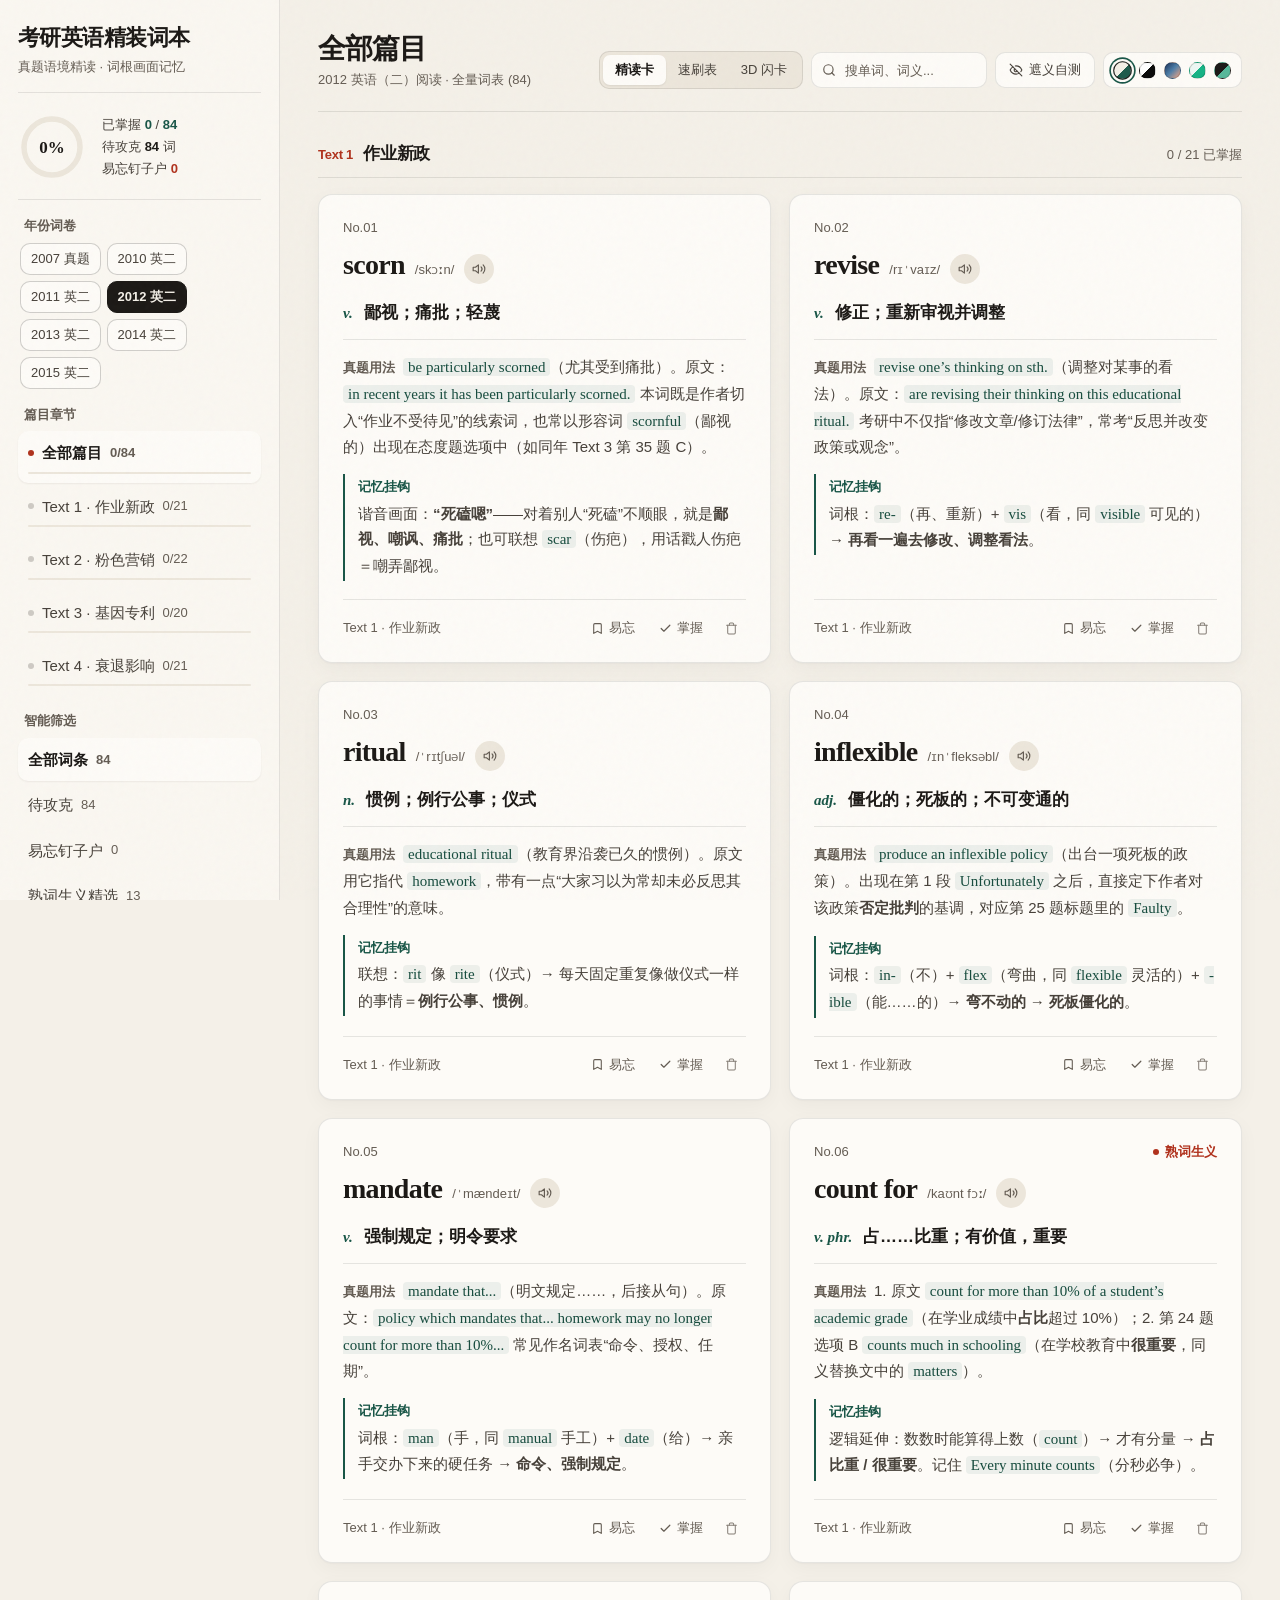
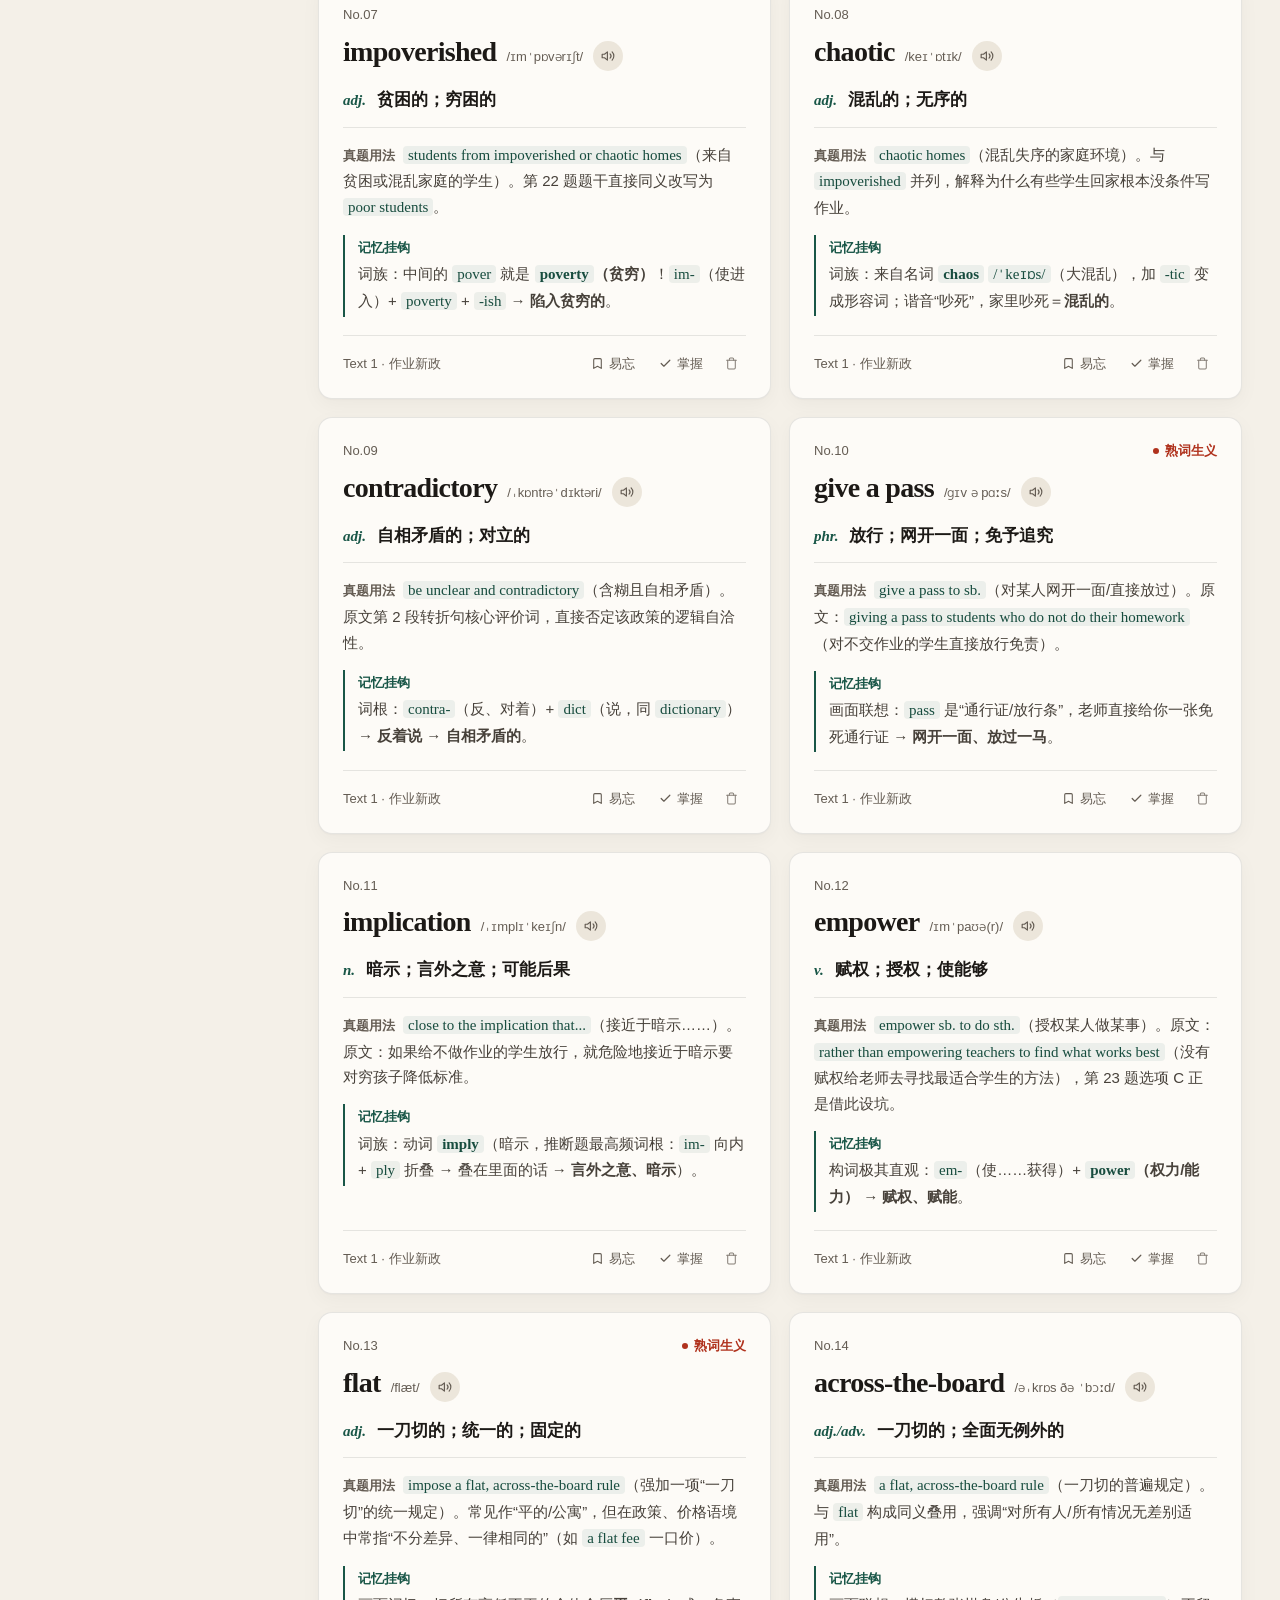
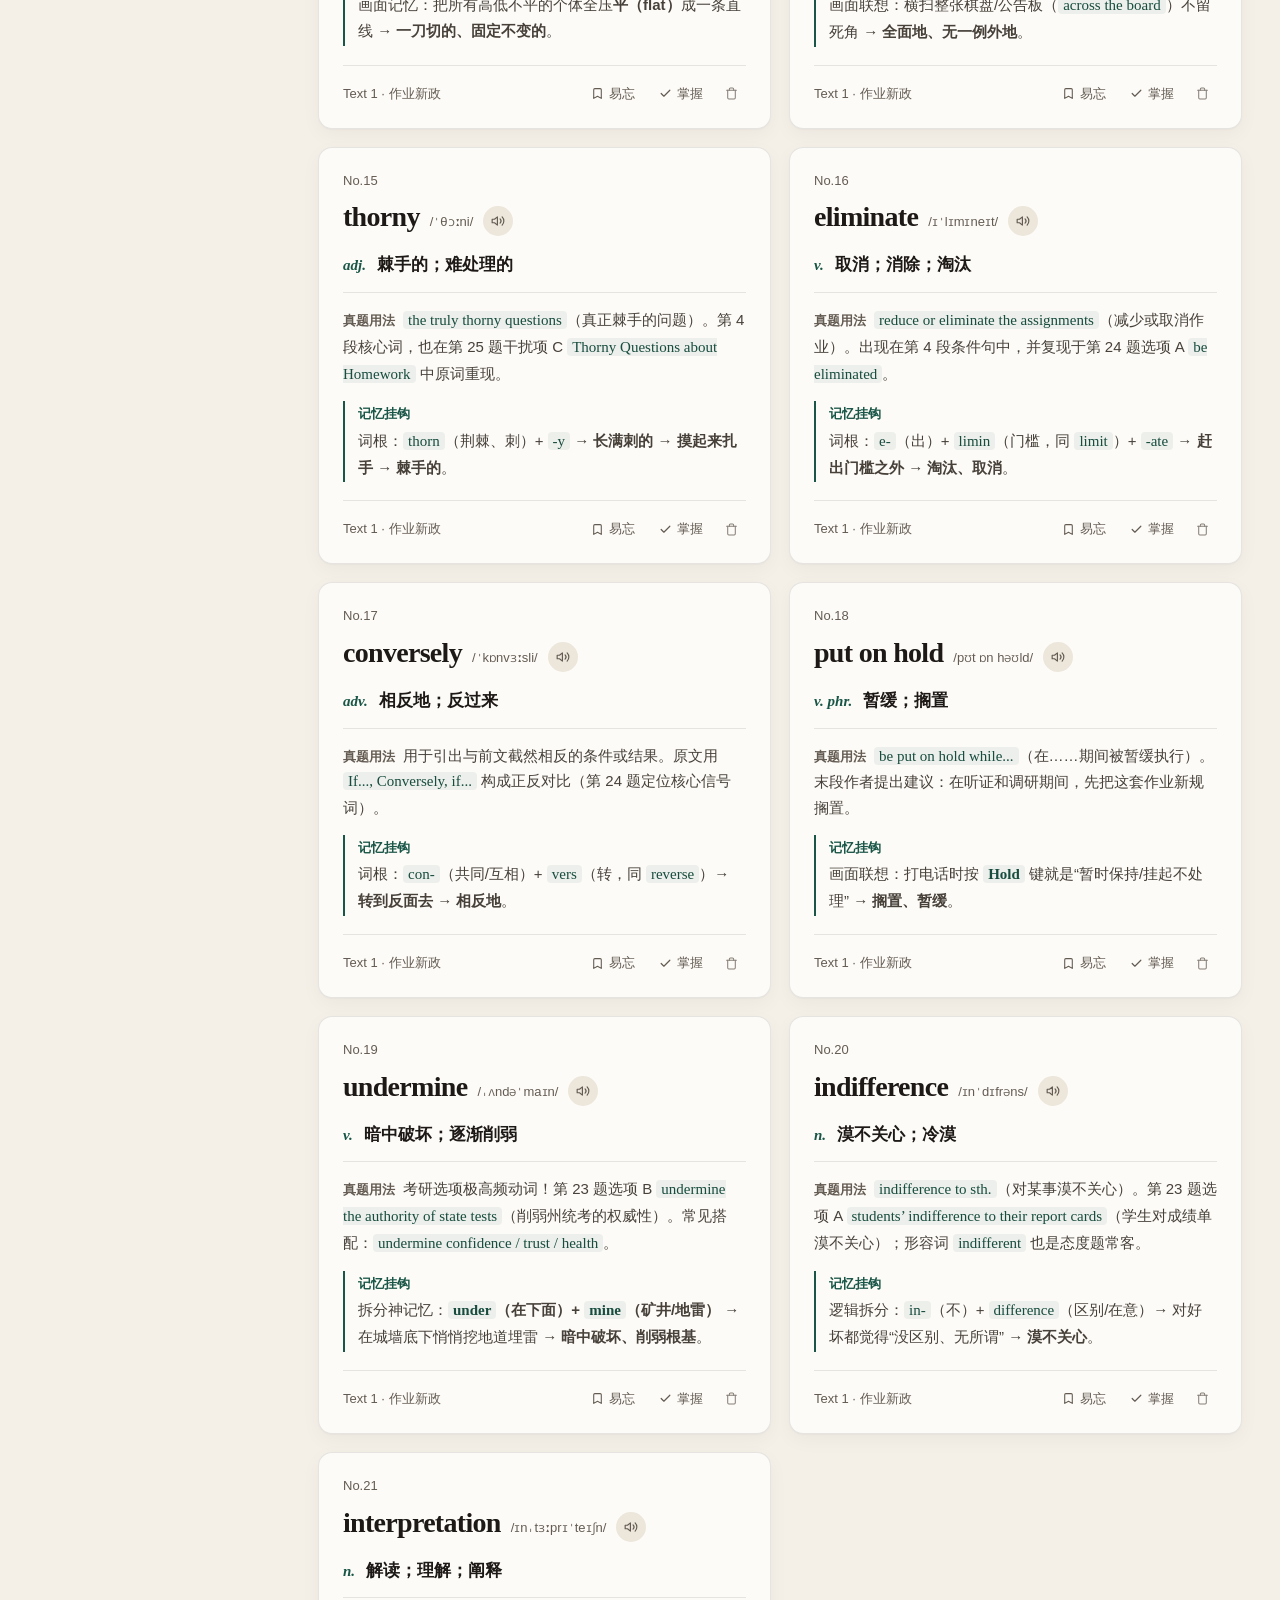
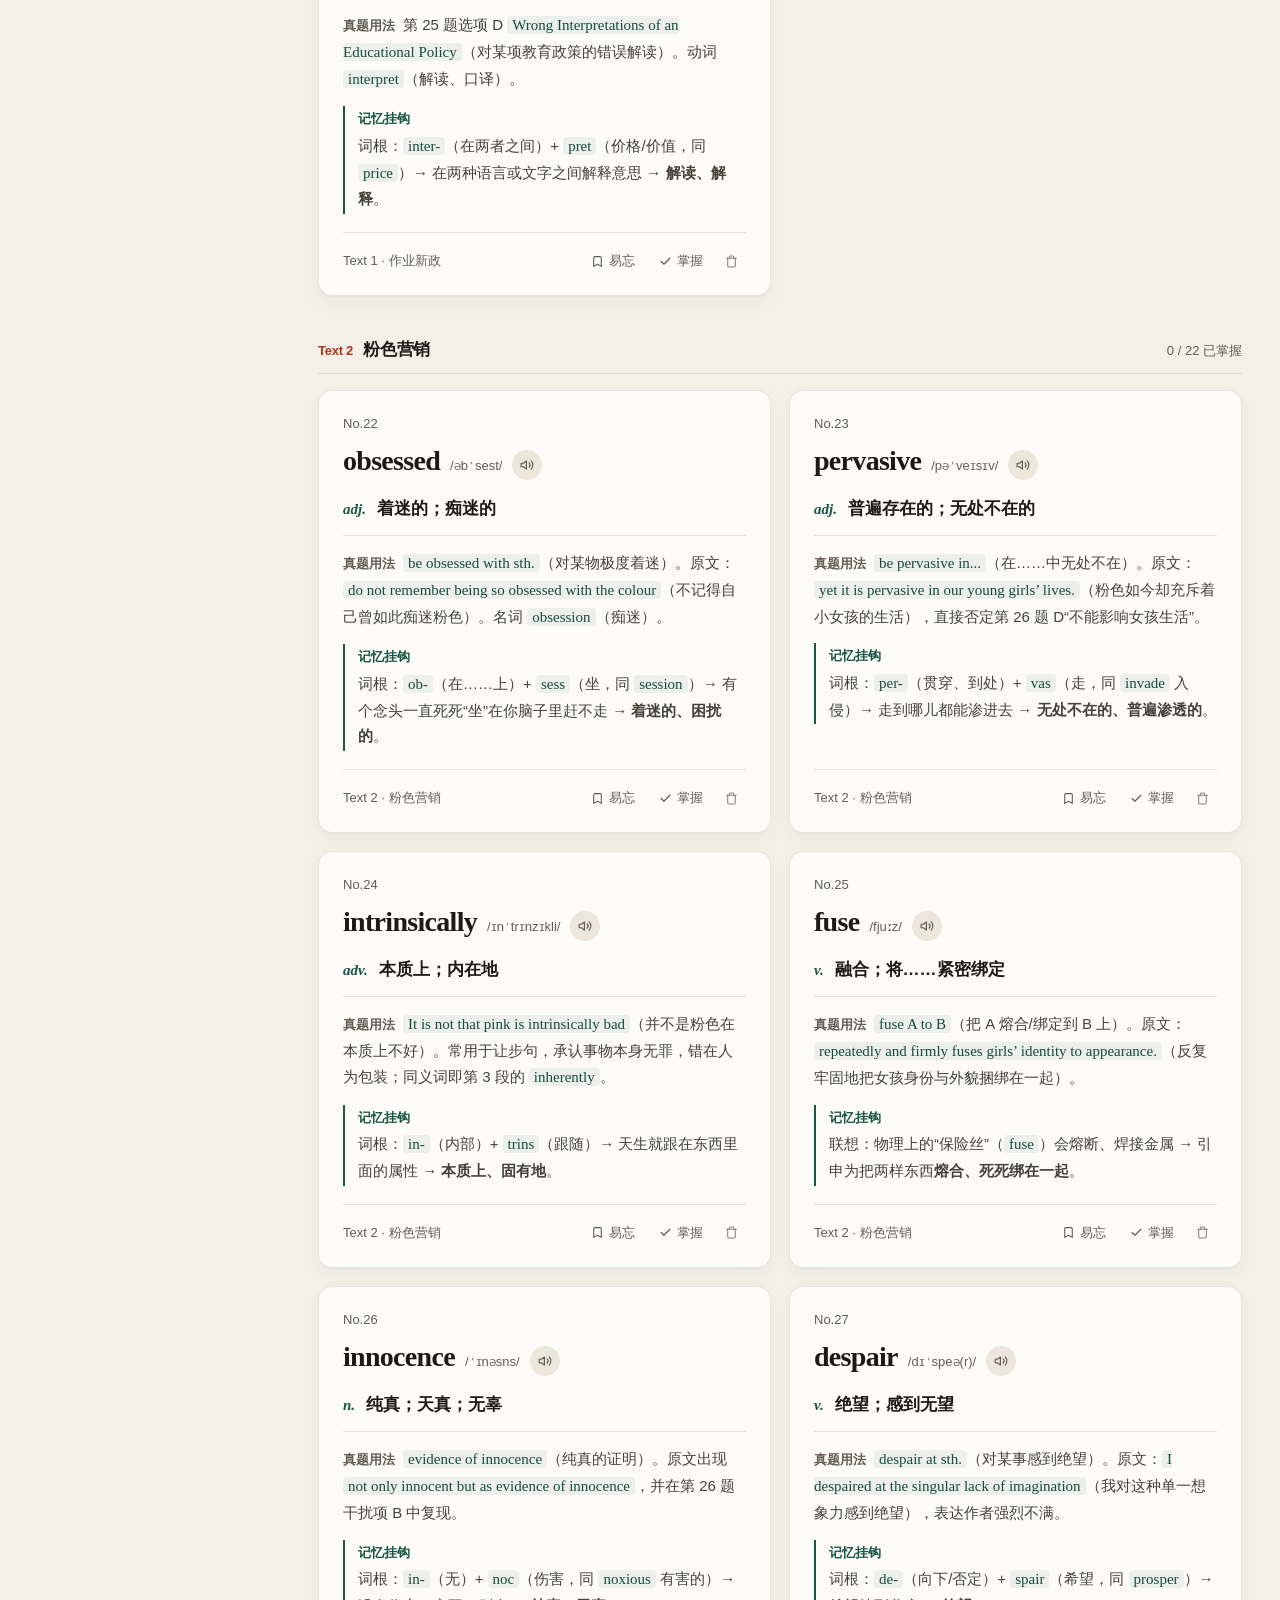
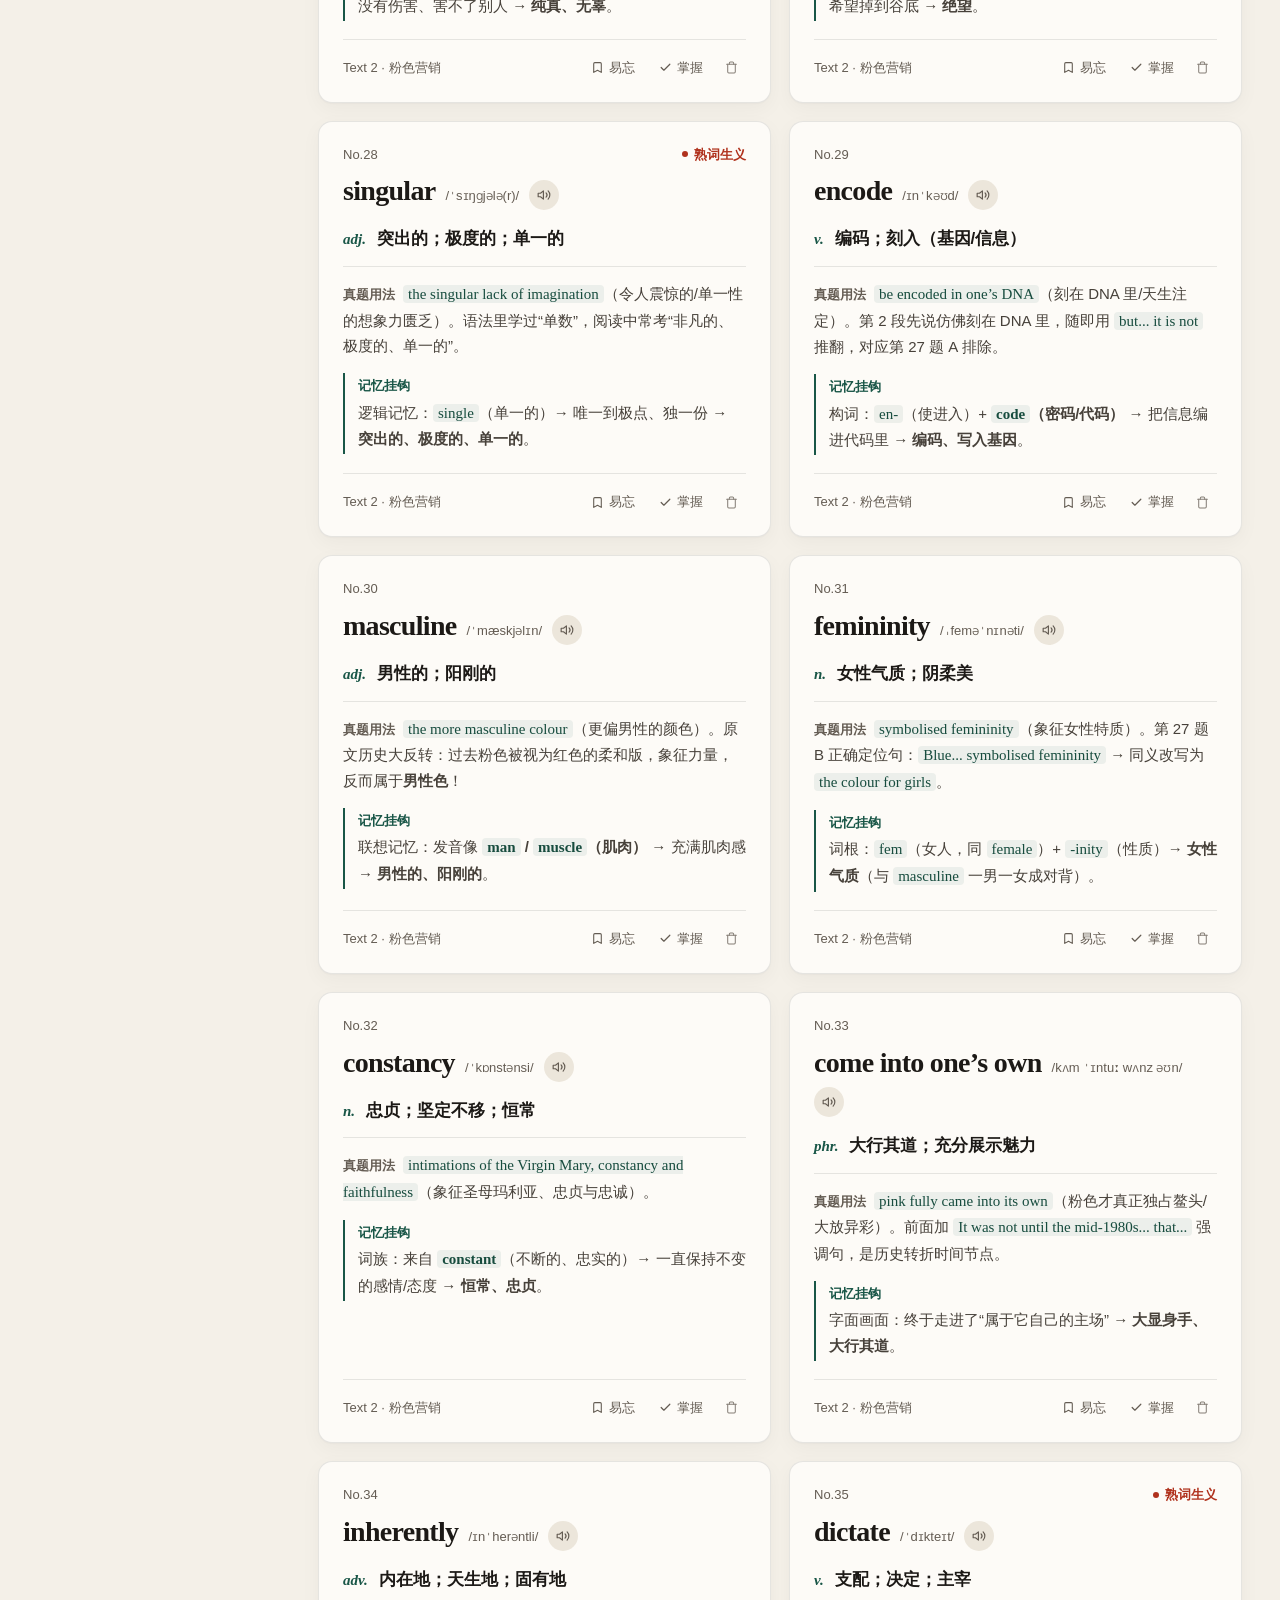
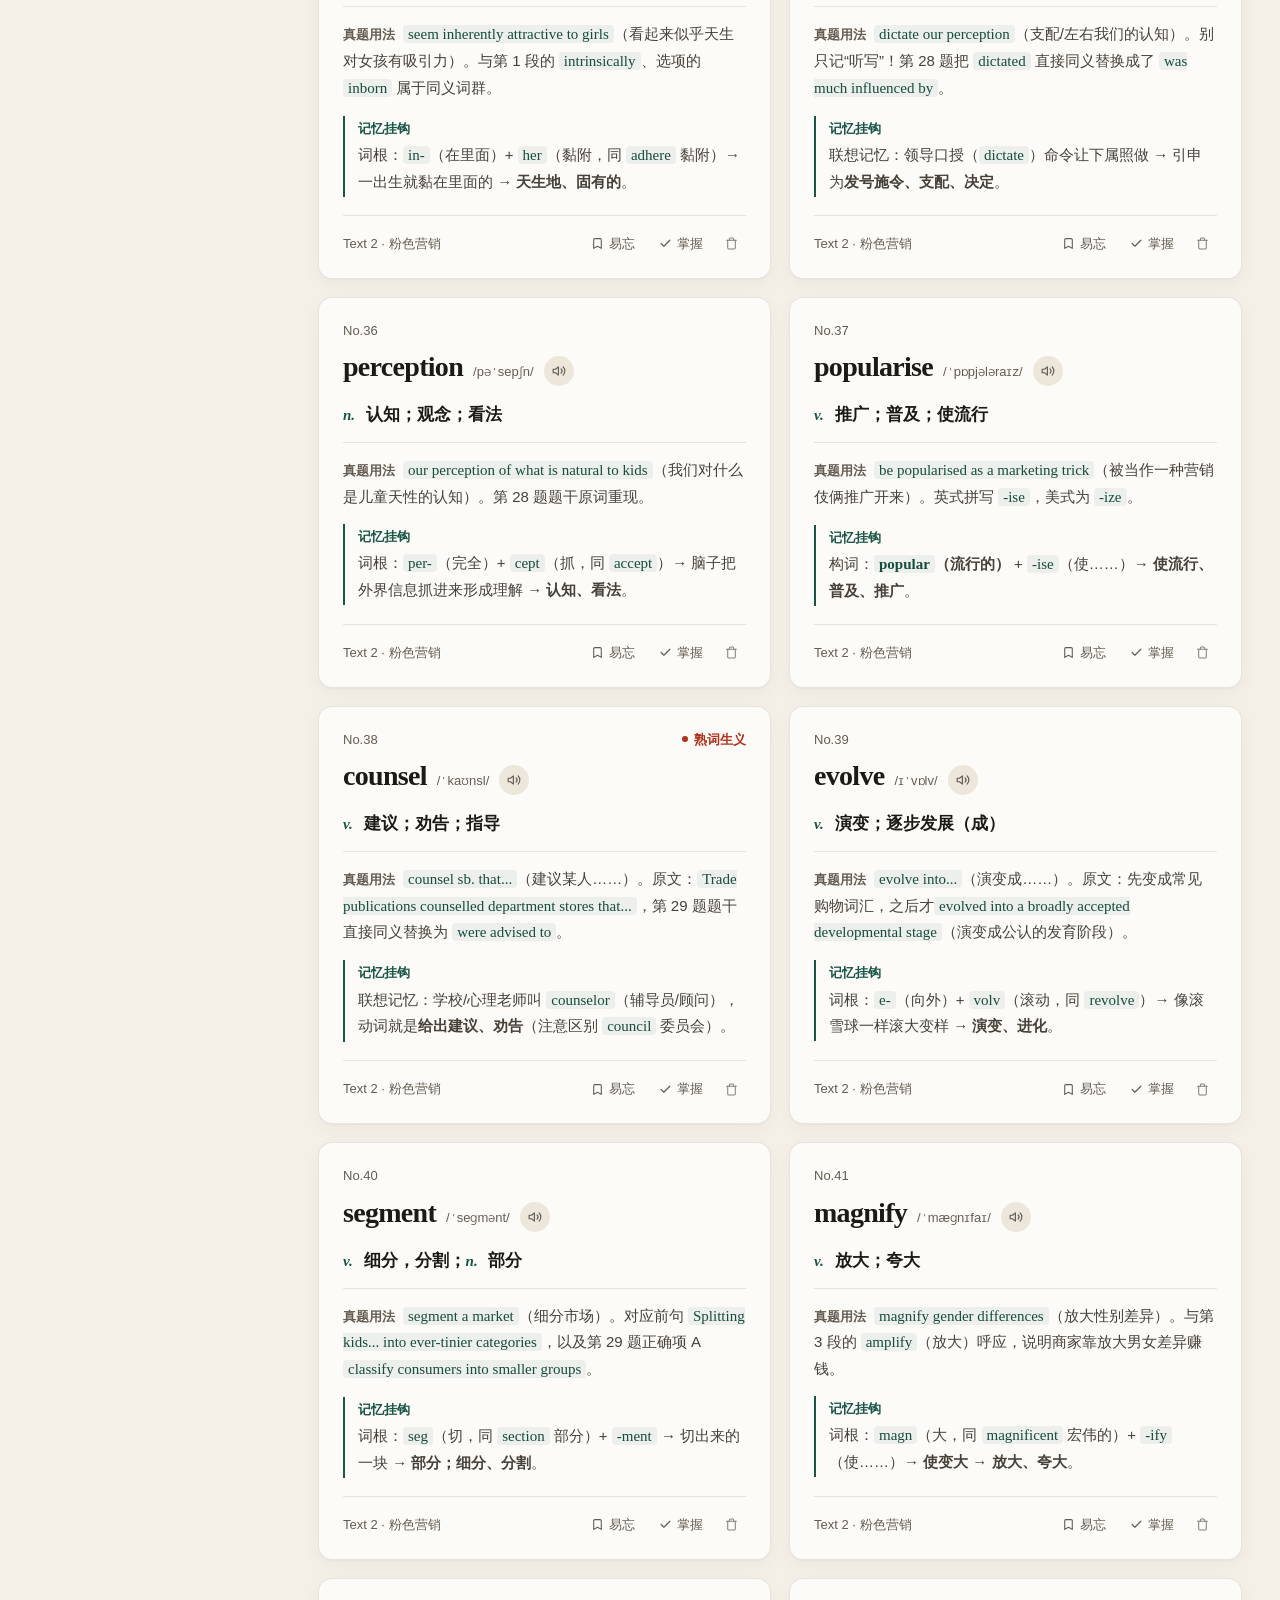
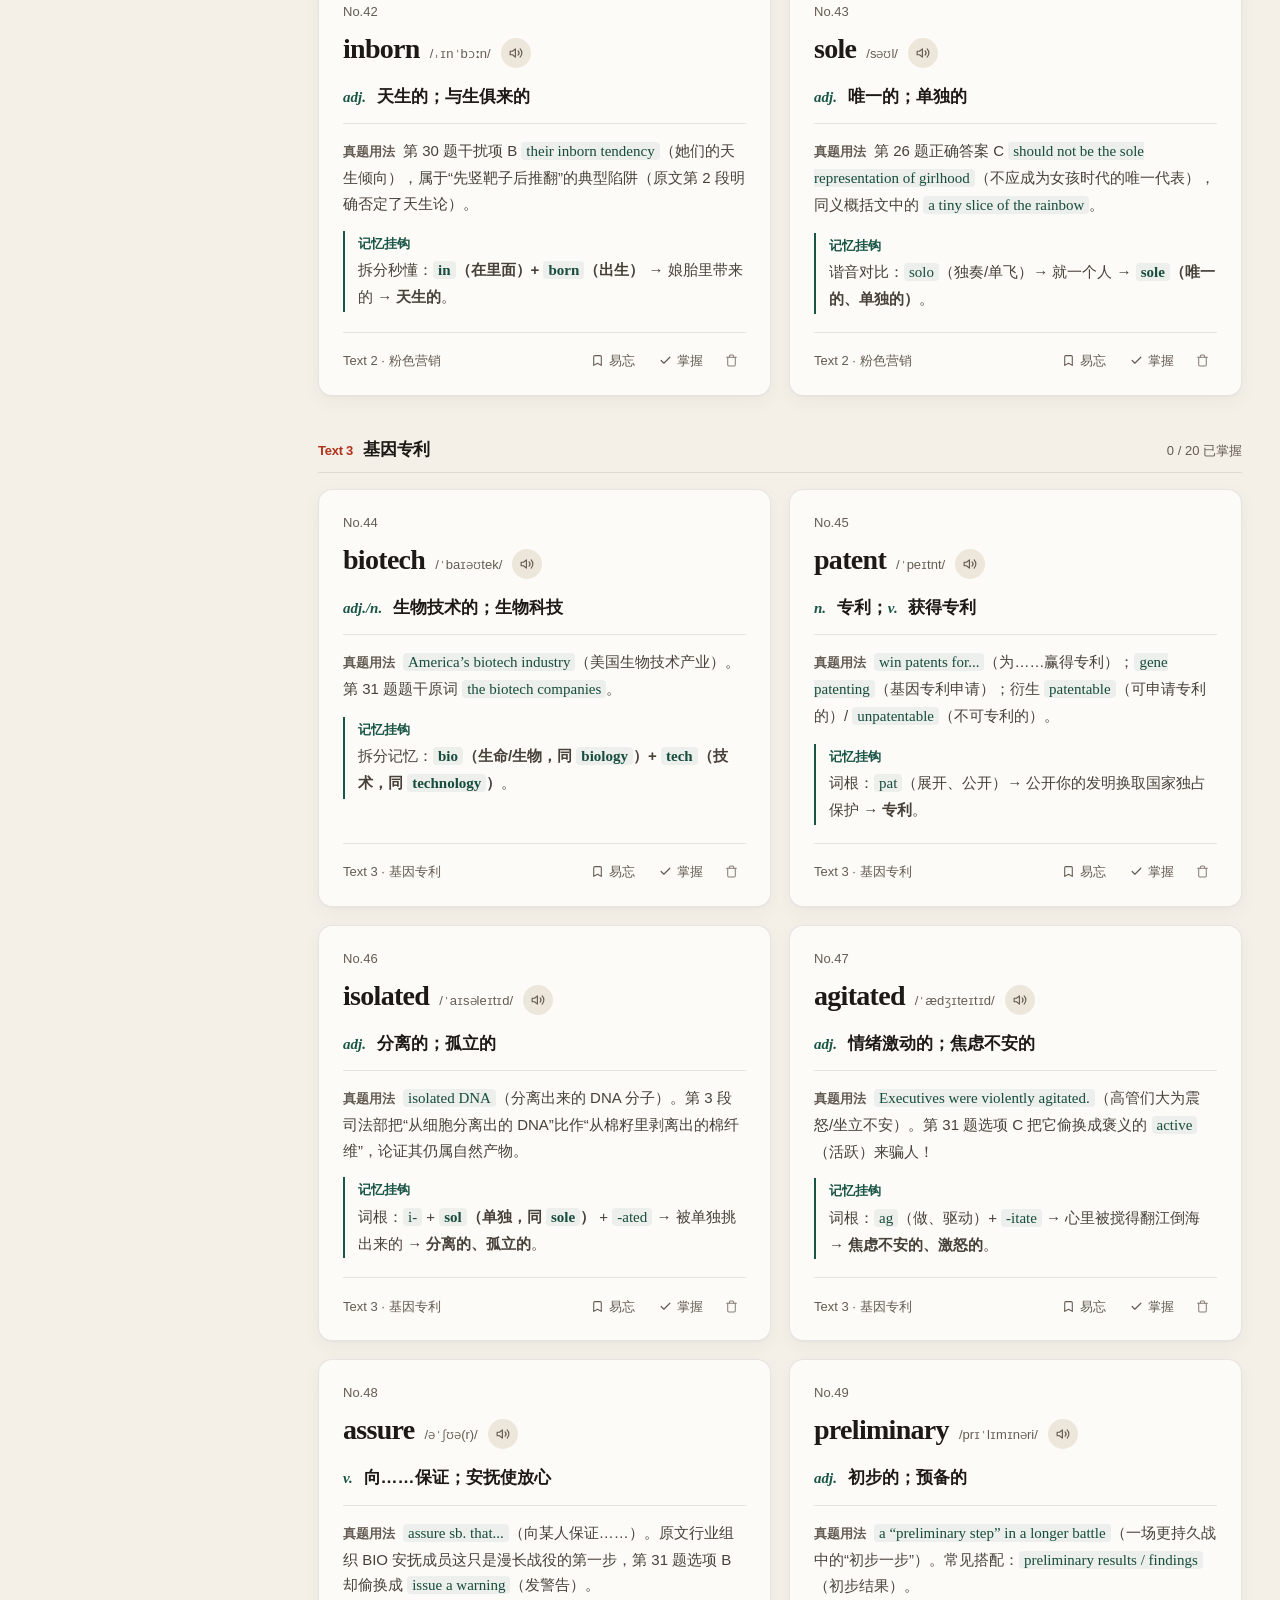
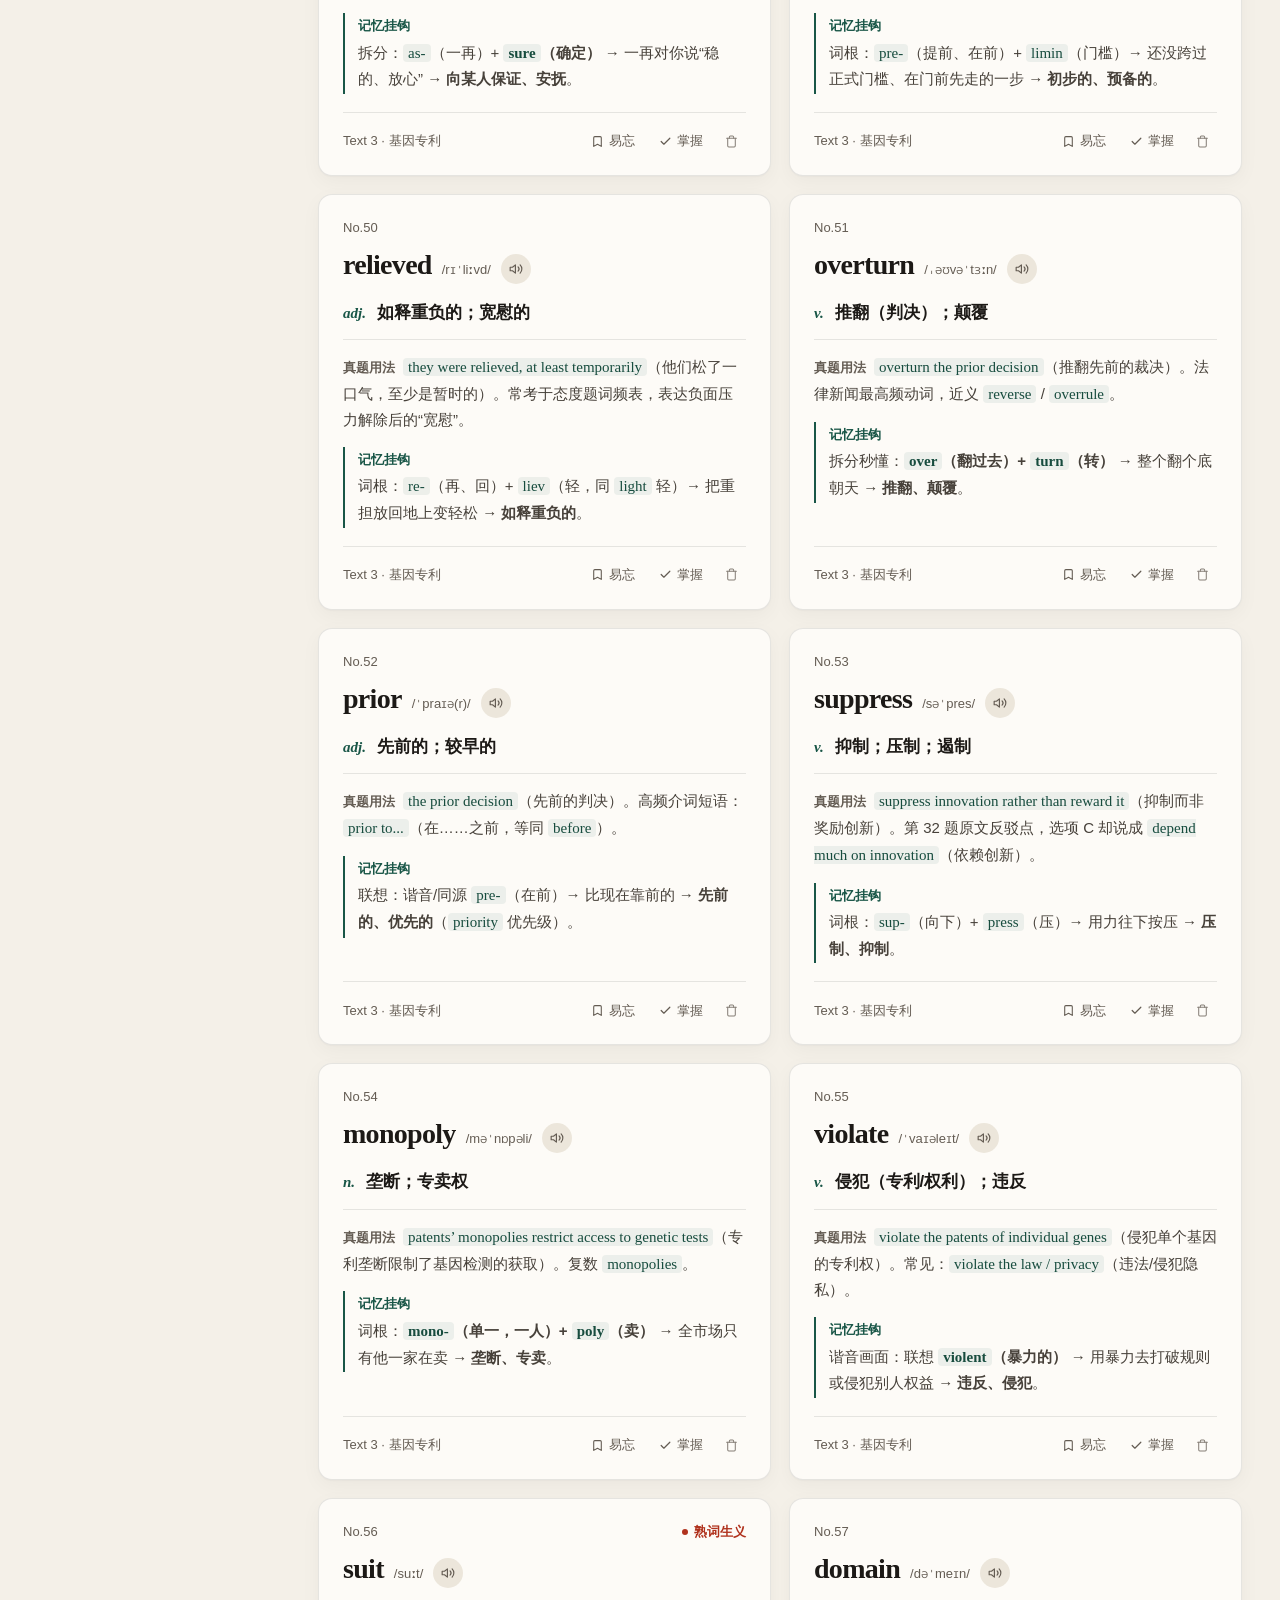
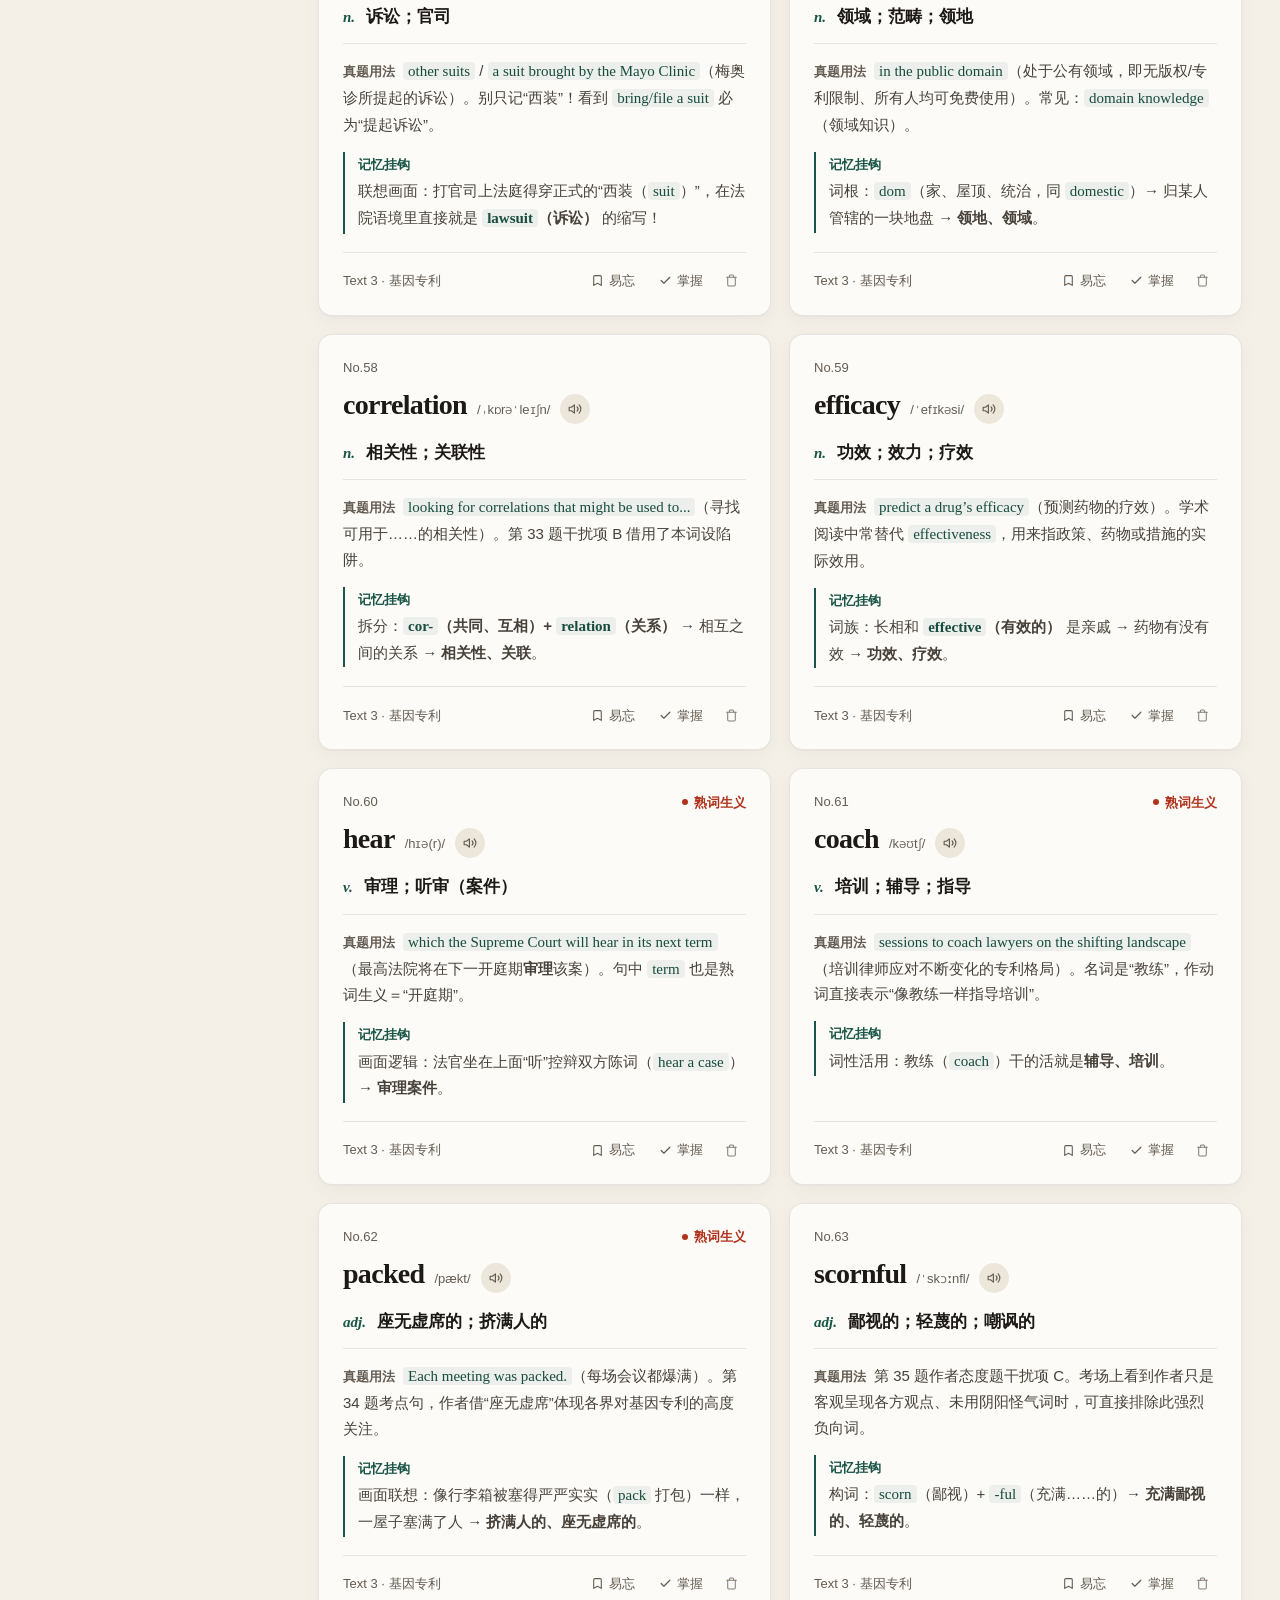
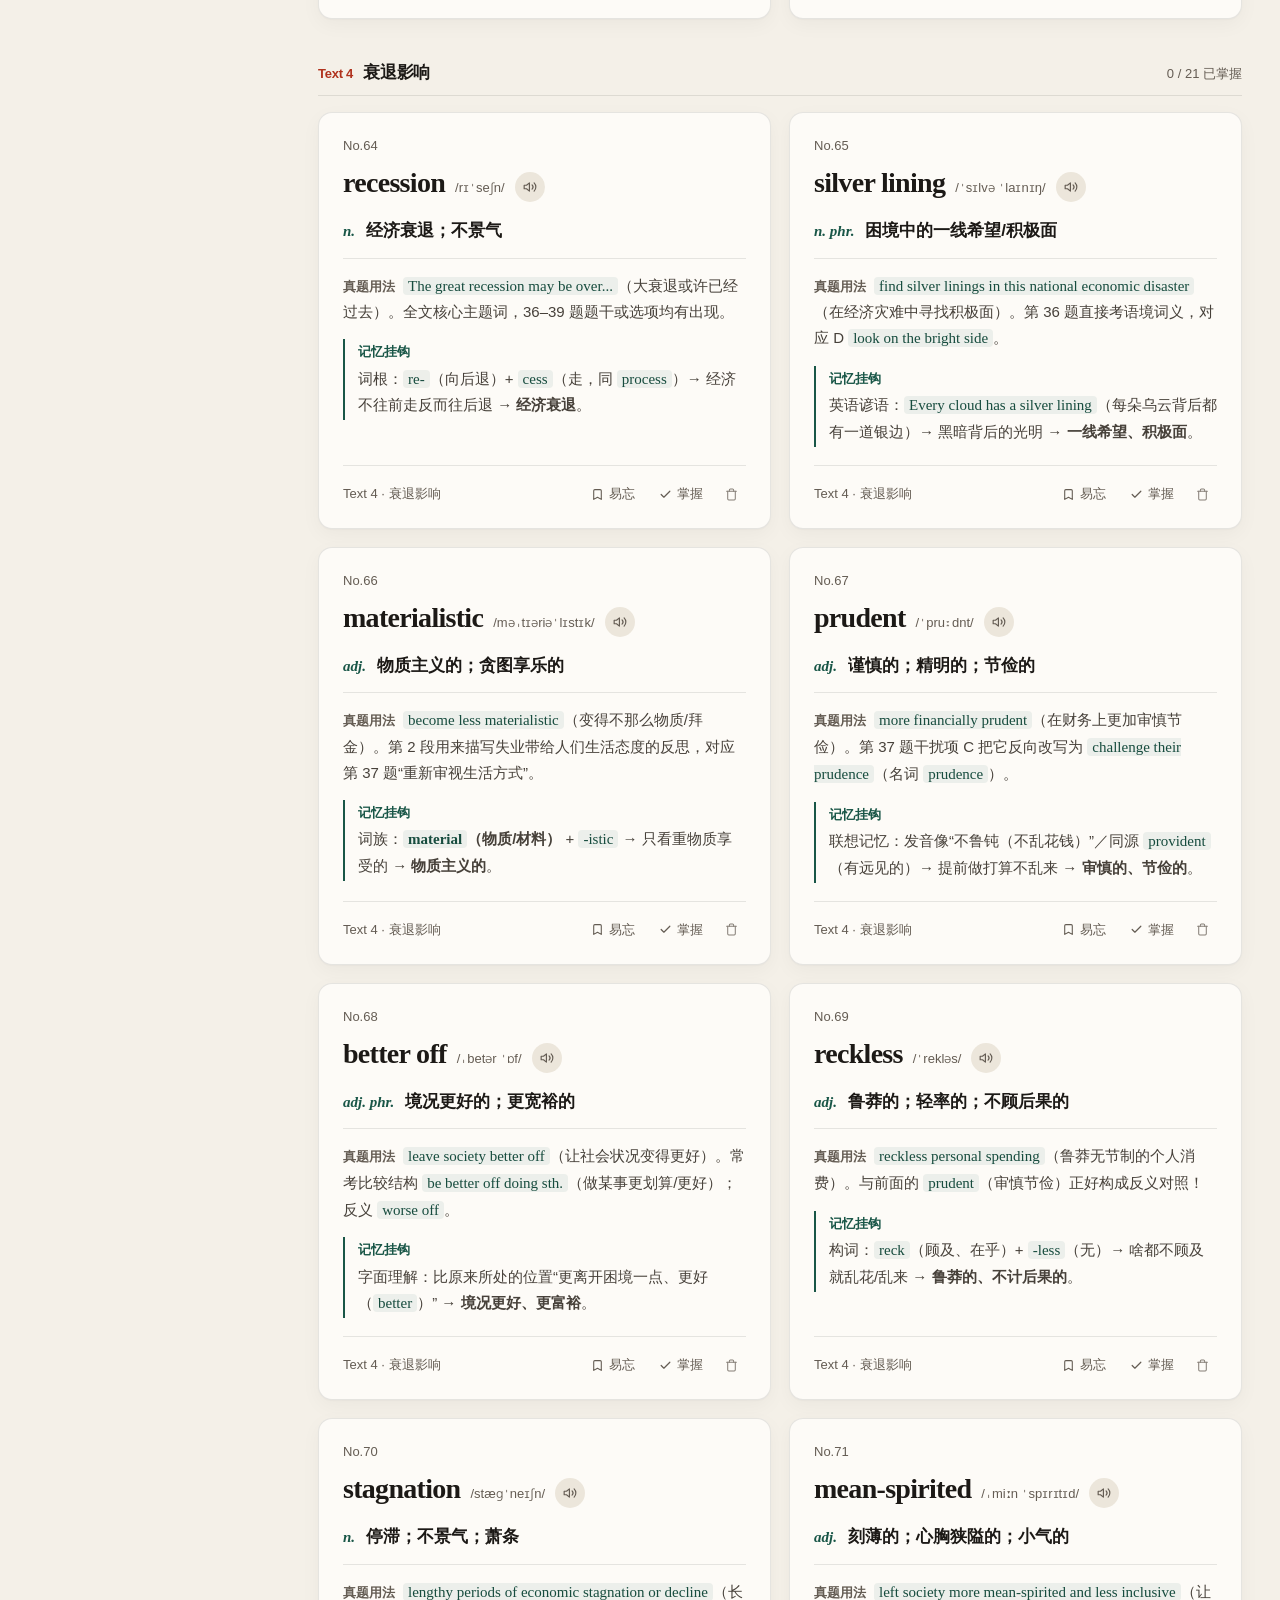
==== commit 80fa603c: "Refine UI typography, contrast, and layout polish with gemini-frontend-design" ====
--- a/index.html
+++ b/index.html
@@ -5,7 +5,7 @@
   <meta name="viewport" content="width=device-width, initial-scale=1.0" />
   <title>考研英语阅读精装词本 · Lexicon</title>
   <meta name="description" content="考研英语真题阅读核心生词本：精装书房排版、真题详细用法、词根联想记忆、模糊遮义自测与 3D 物理闪卡。" />
-  <link rel="stylesheet" href="styles.css?v=8" />
+  <link rel="stylesheet" href="styles.css?v=9" />
   <script>
     (function(){try{var t=localStorage.getItem("kaoyan_vocab_theme_v1");if(t==="light")t="paper";if(["mono","glass","momo","dark"].indexOf(t)>=0)document.documentElement.setAttribute("data-theme",t);var w=localStorage.getItem("kaoyan_vocab_wallpaper_v1");if(["alpine","sunset","forest"].indexOf(w)>=0)document.documentElement.setAttribute("data-wallpaper",w);}catch(e){}})();
   </script>
@@ -36,7 +36,6 @@
     <!-- Left Study Rail -->
     <aside class="sidebar" id="sidebar">
       <div class="masthead">
-        <div class="masthead-kicker">Lexicon · Reading Archive</div>
         <h1 class="masthead-title">考研英语精装词本</h1>
         <p class="masthead-desc">真题语境精读 · 词根画面记忆</p>
       </div>
@@ -94,9 +93,9 @@
     <!-- Right Main Reading Stage -->
     <main class="stage">
       <header class="stage-header">
-        <div>
-          <div class="stage-kicker" id="stageKicker">2012 英语（二）阅读</div>
+        <div class="stage-heading">
           <h2 class="stage-title" id="stageTitle">全部篇目</h2>
+          <p class="stage-meta" id="stageKicker">2012 英语（二）阅读</p>
         </div>
 
         <div class="stage-controls">
@@ -108,7 +107,7 @@
 
           <div class="search-field">
             <svg width="14" height="14" viewBox="0 0 24 24" fill="none" stroke="currentColor" stroke-width="2" stroke-linecap="round" stroke-linejoin="round"><circle cx="11" cy="11" r="8"/><path d="m21 21-4.3-4.3"/></svg>
-            <input id="searchInput" class="search-input" type="search" placeholder="搜单词、词义、原句..." />
+            <input id="searchInput" class="search-input" type="search" placeholder="搜单词、词义..." />
           </div>
 
           <button type="button" class="mask-btn" id="maskBtn"></button>
@@ -127,7 +126,7 @@
   <div class="modal-bg" id="syncModal" role="dialog" aria-modal="true" aria-labelledby="syncModalTitle">
     <div class="modal-box">
       <div class="sync-modal-head">
-        <h3 id="syncModalTitle" style="margin:0;font-size:16px">三端云同步与备份</h3>
+        <h3 class="sync-modal-title" id="syncModalTitle">三端云同步与备份</h3>
         <button type="button" class="foot-btn" id="closeSyncBtn">关闭</button>
       </div>
 
@@ -196,8 +195,8 @@
           <div class="sync-pair-box">
             <div class="sync-pair-head">手机 / 平板一键绑定</div>
             <div class="sync-pair-btns">
-              <button type="button" class="mask-btn" style="height:34px" id="toggleQrBtn">显示配对二维码</button>
-              <button type="button" class="mask-btn" style="height:34px" id="copyPairLinkBtn">复制配对链接</button>
+              <button type="button" class="mask-btn sync-compact-btn" id="toggleQrBtn">显示配对二维码</button>
+              <button type="button" class="mask-btn sync-compact-btn" id="copyPairLinkBtn">复制配对链接</button>
             </div>
             <div class="sync-qr-wrap hidden" id="syncQrWrap">
               <div class="sync-qr-card" id="syncQrBox"></div>
@@ -208,13 +207,13 @@
       </div>
 
       <div id="syncTabManual" class="hidden">
-        <p style="margin:0;font-size:12.5px;color:var(--text-muted)">可手动导出 JSON 进度码做本地归档，或导入覆盖当前进度（若已开启云同步，导入与重置也会同步到云端）。</p>
+        <p class="sync-manual-desc">可手动导出 JSON 进度码做本地归档，或导入覆盖当前进度（若已开启云同步，导入与重置也会同步到云端）。</p>
         <textarea id="syncArea" class="sync-area" spellcheck="false"></textarea>
-        <div style="display:flex;justify-content:space-between;align-items:center;gap:8px">
+        <div class="sync-manual-foot">
           <button type="button" class="foot-btn" id="resetProgressBtn">重置进度</button>
-          <div style="display:flex;gap:8px">
-            <button type="button" class="mask-btn" style="height:34px" id="copySyncBtn">复制进度码</button>
-            <button type="button" class="ink-btn" style="height:34px;padding:0 16px;font-size:13px" id="importSyncBtn">导入覆盖</button>
+          <div class="sync-manual-actions">
+            <button type="button" class="mask-btn sync-compact-btn" id="copySyncBtn">复制进度码</button>
+            <button type="button" class="ink-btn sync-compact-btn" id="importSyncBtn">导入覆盖</button>
           </div>
         </div>
       </div>
@@ -223,15 +222,15 @@
 
   <div class="toast" id="toast" role="status" aria-live="polite"></div>
 
-  <script src="data/manifest.js?v=6"></script>
+  <script src="data/manifest.js?v=7"></script>
   <script src="data/2007.js?v=4"></script>
   <script src="data/2010.js?v=3"></script>
   <script src="data/2011.js?v=3"></script>
   <script src="data/2012.js?v=3"></script>
   <script src="data/2013.js?v=1"></script>
   <script src="data/2014.js?v=3"></script>
-  <script src="data/2015.js?v=1"></script>
+  <script src="data/2015.js?v=2"></script>
   <script src="qr.js?v=1"></script>
-  <script src="app.js?v=7"></script>
+  <script src="app.js?v=8"></script>
 </body>
 </html>
--- a/styles.css
+++ b/styles.css
@@ -1,134 +1,183 @@
+/* ==========================================================================
+   Kaoyan Vocab — Editorial Lexicon Studio Stylesheet
+   Typography: 2 families max (--font-sans, --font-serif)
+   Body scale: strictly 3 steps (--text-heading 17px, --text-body 15px, --text-sm 13px)
+   Exempt architectural display: masthead brand, stage title, headword, 3D flashcard word
+   Contrast: WCAG AA (>= 4.5:1) across all 5 themes
+   ========================================================================== */
+
 :root {
-  --bg: #f3efe6;
-  --bg-elevated: #faf7f0;
+  /* Core Palette — Theme 1: 精装纸感 (Archival Paper) */
+  --bg: #f4f0e8;
+  --bg-elevated: #faf7f1;
   --surface: #fdfbf7;
-  --surface-hover: #f7f3ea;
-  --surface-tint: #efeae0;
-  --border: rgba(34, 29, 24, 0.09);
-  --border-strong: rgba(34, 29, 24, 0.17);
+  --surface-hover: #f5f1e8;
+  --surface-tint: #ece6db;
+  --border: rgba(28, 25, 22, 0.1);
+  --border-strong: rgba(28, 25, 22, 0.2);
+
   --text: #1c1916;
-  --text-secondary: #534c44;
-  --text-muted: #8c8378;
-  --pine: #1e5b4c;
-  --pine-soft: rgba(30, 91, 76, 0.1);
-  --vermilion: #b83b24;
-  --vermilion-soft: rgba(184, 59, 36, 0.09);
-  --ochre: #a66318;
-  --ochre-soft: rgba(166, 99, 24, 0.1);
-  --code-bg: rgba(30, 91, 76, 0.07);
-  --code-text: #184a3e;
-  --shadow-card: 0 1px 2px rgba(28, 25, 22, 0.04), 0 8px 24px rgba(28, 25, 22, 0.045);
-  --shadow-hover: 0 2px 6px rgba(28, 25, 22, 0.05), 0 14px 32px rgba(28, 25, 22, 0.08);
-  --shadow-deck: 0 18px 46px rgba(28, 25, 22, 0.11);
-  --grain-opacity: 0.032;
-  --radius-card: 16px;
-  --font-display: "Songti SC", "STSong", "Noto Serif SC", "PingFang SC", Georgia, serif;
-  --font-headword: "New York", "Iowan Old Style", Georgia, "Times New Roman", serif;
+  --text-secondary: #47413a;
+  --text-muted: #645c53; /* >= 5.5:1 on --bg, >= 6.1:1 on --surface */
+
+  --pine: #195647;
+  --pine-fill: #1e6452;
+  --pine-soft: rgba(25, 86, 71, 0.1);
+  --vermilion: #b0321d;
+  --vermilion-soft: rgba(176, 50, 29, 0.09);
+  --ochre: #8a4f0f;
+  --ochre-soft: rgba(138, 79, 15, 0.1);
+  --code-bg: rgba(25, 86, 71, 0.07);
+  --code-text: #174c3e;
+
+  --shadow-card: 0 1px 2px rgba(28, 25, 22, 0.035), 0 6px 20px rgba(28, 25, 22, 0.04);
+  --shadow-hover: 0 2px 6px rgba(28, 25, 22, 0.05), 0 12px 28px rgba(28, 25, 22, 0.075);
+  --shadow-deck: 0 16px 42px rgba(28, 25, 22, 0.11);
+  --grain-opacity: 0.026;
+  --radius-card: 14px;
+  --radius-control: 10px;
   --glass-blur: 0px;
+
+  /* Strictly 2 Font Families */
+  --font-sans: -apple-system, BlinkMacSystemFont, "PingFang SC", "Hiragino Sans GB", "Microsoft YaHei", "Segoe UI", sans-serif;
+  --font-serif: "New York", "Iowan Old Style", "Songti SC", "STSong", "Noto Serif SC", Georgia, serif;
+  --font-display: var(--font-serif);
+  --font-headword: var(--font-serif);
+
+  /* Strict 3-Step Body Scale (zero < 13px text) */
+  --text-heading: 1.0625rem; /* 17px */
+  --text-body: 0.9375rem;    /* 15px */
+  --text-sm: 0.8125rem;      /* 13px */
+
+  /* Exempt Display / Brand Scale */
+  --text-brand: 1.375rem;    /* 22px */
+  --text-stage: 1.75rem;     /* 28px */
+  --text-headword: 1.75rem;  /* 28px */
+  --text-fc-word: clamp(2.125rem, 5vw, 3rem);
+
+  /* Calibrated Motion */
+  --ease-out: cubic-bezier(0.22, 1, 0.36, 1);
+  --dur-fast: 150ms;
+  --dur-mid: 210ms;
 }
 
 /* Theme 2: 极简黑白 (Swiss Minimal Monochrome) */
 [data-theme="mono"] {
   --bg: #ffffff;
-  --bg-elevated: #fafafa;
+  --bg-elevated: #f8f8f7;
   --surface: #ffffff;
-  --surface-hover: #f5f5f5;
-  --surface-tint: #f2f2f2;
-  --border: rgba(0, 0, 0, 0.11);
-  --border-strong: rgba(0, 0, 0, 0.24);
-  --text: #0a0a0a;
-  --text-secondary: #404040;
-  --text-muted: #767676;
-  --pine: #0a0a0a;
-  --pine-soft: rgba(0, 0, 0, 0.07);
-  --vermilion: #111111;
-  --vermilion-soft: rgba(0, 0, 0, 0.08);
-  --ochre: #525252;
-  --ochre-soft: rgba(0, 0, 0, 0.06);
-  --code-bg: #f3f3f3;
-  --code-text: #0a0a0a;
+  --surface-hover: #f3f3f2;
+  --surface-tint: #efefef;
+  --border: rgba(13, 13, 13, 0.11);
+  --border-strong: rgba(13, 13, 13, 0.24);
+
+  --text: #0d0d0d;
+  --text-secondary: #3b3b3b;
+  --text-muted: #595959; /* 7.0:1 on #ffffff */
+
+  --pine: #0d0d0d;
+  --pine-fill: #0d0d0d;
+  --pine-soft: rgba(13, 13, 13, 0.07);
+  --vermilion: #0d0d0d;
+  --vermilion-soft: rgba(13, 13, 13, 0.08);
+  --ochre: #4a4a4a;
+  --ochre-soft: rgba(13, 13, 13, 0.06);
+  --code-bg: #f2f2f2;
+  --code-text: #0d0d0d;
+
   --shadow-card: none;
   --shadow-hover: 0 6px 20px rgba(0, 0, 0, 0.06);
-  --shadow-deck: 0 16px 40px rgba(0, 0, 0, 0.1);
+  --shadow-deck: 0 16px 38px rgba(0, 0, 0, 0.1);
   --grain-opacity: 0;
   --radius-card: 8px;
-  --font-display: -apple-system, BlinkMacSystemFont, "Helvetica Neue", "PingFang SC", sans-serif;
-  --font-headword: -apple-system, BlinkMacSystemFont, "Helvetica Neue", "Segoe UI", sans-serif;
-}
-
-/* Theme 3: 不背·沉浸毛玻璃 (Bubeidanci × Apple VisionOS Scenic Frosted Glass) */
+  --radius-control: 6px;
+  --font-display: var(--font-sans);
+  --font-headword: var(--font-sans);
+}
+
+/* Theme 3: 不背·沉浸毛玻璃 (Scenic Frosted Glass) */
 [data-theme="glass"] {
   background-color: #0b111e;
   --bg: transparent;
-  --bg-elevated: rgba(10, 15, 26, 0.44);
-  --surface: rgba(255, 255, 255, 0.11);
-  --surface-hover: rgba(255, 255, 255, 0.17);
-  --surface-tint: rgba(255, 255, 255, 0.09);
-  --border: rgba(255, 255, 255, 0.2);
-  --border-strong: rgba(255, 255, 255, 0.34);
-  --text: #ffffff;
-  --text-secondary: rgba(255, 255, 255, 0.84);
-  --text-muted: rgba(255, 255, 255, 0.56);
-  --pine: #5ce1b8;
-  --pine-soft: rgba(92, 225, 184, 0.18);
-  --vermilion: #ff8070;
-  --vermilion-soft: rgba(255, 128, 112, 0.2);
-  --ochre: #ffd166;
-  --ochre-soft: rgba(255, 209, 102, 0.2);
+  --bg-elevated: rgba(10, 15, 26, 0.54);
+  --surface: rgba(14, 21, 35, 0.56);
+  --surface-hover: rgba(20, 29, 48, 0.64);
+  --surface-tint: rgba(255, 255, 255, 0.1);
+  --border: rgba(255, 255, 255, 0.16);
+  --border-strong: rgba(255, 255, 255, 0.3);
+
+  --text: #f7faff;
+  --text-secondary: rgba(242, 247, 255, 0.88);
+  --text-muted: rgba(226, 236, 248, 0.76); /* Crisp AA legibility over dark frosted glass */
+
+  --pine: #62e6bd;
+  --pine-fill: #5ce1b8;
+  --pine-soft: rgba(98, 230, 189, 0.18);
+  --vermilion: #ff8e80;
+  --vermilion-soft: rgba(255, 142, 128, 0.2);
+  --ochre: #ffd470;
+  --ochre-soft: rgba(255, 212, 112, 0.2);
   --code-bg: rgba(255, 255, 255, 0.11);
-  --code-text: #d6faf0;
-  --shadow-card: 0 12px 36px rgba(0, 0, 0, 0.28), inset 0 1px 0 rgba(255, 255, 255, 0.34), inset 0 0 0 0.5px rgba(255, 255, 255, 0.08);
-  --shadow-hover: 0 18px 46px rgba(0, 0, 0, 0.36), inset 0 1px 0 rgba(255, 255, 255, 0.48), inset 0 0 0 0.5px rgba(255, 255, 255, 0.14);
-  --shadow-deck: 0 26px 68px rgba(0, 0, 0, 0.44), inset 0 1px 0 rgba(255, 255, 255, 0.42);
+  --code-text: #d8fbf0;
+
+  --shadow-card: 0 12px 34px rgba(0, 0, 0, 0.28), inset 0 1px 0 rgba(255, 255, 255, 0.22);
+  --shadow-hover: 0 18px 42px rgba(0, 0, 0, 0.36), inset 0 1px 0 rgba(255, 255, 255, 0.34);
+  --shadow-deck: 0 24px 62px rgba(0, 0, 0, 0.44), inset 0 1px 0 rgba(255, 255, 255, 0.32);
   --grain-opacity: 0;
-  --radius-card: 22px;
-  --font-display: -apple-system, BlinkMacSystemFont, "SF Pro Display", "PingFang SC", sans-serif;
-  --font-headword: -apple-system, BlinkMacSystemFont, "SF Pro Display", "Helvetica Neue", sans-serif;
+  --radius-card: 18px;
+  --radius-control: 10px;
+  --font-display: var(--font-sans);
+  --font-headword: var(--font-sans);
   --glass-blur: 28px;
   --glass-wallpaper: url("assets/bg-alpine.jpg");
-  --glass-scrim: linear-gradient(180deg, rgba(8, 13, 24, 0.36) 0%, rgba(10, 15, 26, 0.22) 48%, rgba(7, 11, 20, 0.52) 100%);
+  --glass-scrim: linear-gradient(180deg, rgba(8, 13, 24, 0.44) 0%, rgba(10, 15, 26, 0.32) 48%, rgba(7, 11, 20, 0.58) 100%);
 }
 
 [data-theme="glass"][data-wallpaper="sunset"] {
   --glass-wallpaper: url("assets/bg-sunset.jpg");
-  --glass-scrim: linear-gradient(180deg, rgba(22, 16, 26, 0.36) 0%, rgba(20, 16, 24, 0.24) 48%, rgba(12, 14, 24, 0.52) 100%);
+  --glass-scrim: linear-gradient(180deg, rgba(22, 16, 26, 0.44) 0%, rgba(20, 16, 24, 0.34) 48%, rgba(12, 14, 24, 0.58) 100%);
   --pine: #7ce8c8;
   --code-text: #fff0e2;
 }
 
 [data-theme="glass"][data-wallpaper="forest"] {
   --glass-wallpaper: url("assets/bg-forest.jpg");
-  --glass-scrim: linear-gradient(180deg, rgba(10, 20, 24, 0.48) 0%, rgba(10, 22, 24, 0.3) 48%, rgba(6, 14, 16, 0.52) 100%);
-  --pine: #64e8be;
-}
-
-/* Theme 4: 墨墨背单词风 (MaMemo Fresh Mint Study) */
+  --glass-scrim: linear-gradient(180deg, rgba(10, 20, 24, 0.52) 0%, rgba(10, 22, 24, 0.38) 48%, rgba(6, 14, 16, 0.58) 100%);
+  --pine: #6aeac2;
+}
+
+/* Theme 4: 墨墨背词风 (Fresh Mint Study) */
 [data-theme="momo"] {
-  --bg: #f2f7f5;
+  --bg: #f1f7f5;
   --bg-elevated: #ffffff;
   --surface: #ffffff;
-  --surface-hover: #f7fbf9;
-  --surface-tint: #eaf3ef;
-  --border: rgba(20, 115, 88, 0.09);
-  --border-strong: rgba(20, 115, 88, 0.18);
-  --text: #1c2b26;
-  --text-secondary: #4e625b;
-  --text-muted: #82968f;
-  --pine: #16b385;
-  --pine-soft: rgba(22, 179, 133, 0.12);
-  --vermilion: #f06a4a;
-  --vermilion-soft: rgba(240, 106, 74, 0.11);
-  --ochre: #e59b25;
-  --ochre-soft: rgba(229, 155, 37, 0.12);
-  --code-bg: #e9f7f2;
-  --code-text: #0f8a65;
-  --shadow-card: 0 2px 10px rgba(22, 140, 106, 0.055), 0 1px 2px rgba(0, 0, 0, 0.025);
-  --shadow-hover: 0 10px 26px rgba(22, 140, 106, 0.11);
-  --shadow-deck: 0 18px 42px rgba(22, 140, 106, 0.14);
+  --surface-hover: #f5fbf8;
+  --surface-tint: #e8f2ee;
+  --border: rgba(16, 102, 76, 0.11);
+  --border-strong: rgba(16, 102, 76, 0.22);
+
+  --text: #162621;
+  --text-secondary: #3a524a;
+  --text-muted: #52665f; /* >= 5.9:1 on #ffffff */
+
+  --pine: #0c7d5a; /* >= 5.1:1 AA green text on #ffffff */
+  --pine-fill: #14a87b;
+  --pine-soft: rgba(20, 168, 123, 0.12);
+  --vermilion: #c44427;
+  --vermilion-soft: rgba(196, 68, 39, 0.11);
+  --ochre: #9c620a;
+  --ochre-soft: rgba(156, 98, 10, 0.11);
+  --code-bg: #e7f6f0;
+  --code-text: #0a6e4f;
+
+  --shadow-card: 0 2px 10px rgba(16, 122, 91, 0.05), 0 1px 2px rgba(0, 0, 0, 0.025);
+  --shadow-hover: 0 10px 24px rgba(16, 122, 91, 0.1);
+  --shadow-deck: 0 16px 40px rgba(16, 122, 91, 0.13);
   --grain-opacity: 0;
-  --radius-card: 18px;
-  --font-display: "PingFang SC", "Hiragino Sans GB", -apple-system, sans-serif;
-  --font-headword: -apple-system, BlinkMacSystemFont, "SF Pro Rounded", "Segoe UI", sans-serif;
+  --radius-card: 16px;
+  --radius-control: 10px;
+  --font-display: var(--font-sans);
+  --font-headword: var(--font-sans);
 }
 
 /* Theme 5: 深夜护眼 (Midnight Warm Lamp) */
@@ -136,26 +185,34 @@
   --bg: #121110;
   --bg-elevated: #171614;
   --surface: #1c1a18;
-  --surface-hover: #22201d;
-  --surface-tint: #26231f;
-  --border: rgba(237, 232, 222, 0.08);
-  --border-strong: rgba(237, 232, 222, 0.16);
-  --text: #ede8de;
-  --text-secondary: #b0a89b;
-  --text-muted: #7b746a;
-  --pine: #56b89a;
-  --pine-soft: rgba(86, 184, 154, 0.13);
-  --vermilion: #e07058;
-  --vermilion-soft: rgba(224, 112, 88, 0.14);
-  --ochre: #e0a04f;
-  --ochre-soft: rgba(224, 160, 79, 0.14);
-  --code-bg: rgba(86, 184, 154, 0.11);
-  --code-text: #8ad6be;
-  --shadow-card: 0 1px 2px rgba(0, 0, 0, 0.3), 0 10px 26px rgba(0, 0, 0, 0.28);
-  --shadow-hover: 0 4px 12px rgba(0, 0, 0, 0.35), 0 16px 38px rgba(0, 0, 0, 0.4);
-  --shadow-deck: 0 24px 56px rgba(0, 0, 0, 0.55);
-  --grain-opacity: 0.04;
-}
+  --surface-hover: #23201d;
+  --surface-tint: #272420;
+  --border: rgba(237, 232, 222, 0.1);
+  --border-strong: rgba(237, 232, 222, 0.2);
+
+  --text: #efeae0;
+  --text-secondary: #c7bfb2;
+  --text-muted: #a1988b; /* >= 6.1:1 on #1c1a18 */
+
+  --pine: #60c7a7;
+  --pine-fill: #56b89a;
+  --pine-soft: rgba(96, 199, 167, 0.14);
+  --vermilion: #eb7d65;
+  --vermilion-soft: rgba(235, 125, 101, 0.15);
+  --ochre: #ebb05e;
+  --ochre-soft: rgba(235, 176, 94, 0.15);
+  --code-bg: rgba(96, 199, 167, 0.12);
+  --code-text: #95dec7;
+
+  --shadow-card: 0 1px 2px rgba(0, 0, 0, 0.3), 0 10px 24px rgba(0, 0, 0, 0.28);
+  --shadow-hover: 0 4px 12px rgba(0, 0, 0, 0.35), 0 16px 36px rgba(0, 0, 0, 0.4);
+  --shadow-deck: 0 24px 54px rgba(0, 0, 0, 0.55);
+  --grain-opacity: 0.032;
+}
+
+/* ==========================================================================
+   Base Reset & Accessibility
+   ========================================================================== */
 
 *, *::before, *::after {
   box-sizing: border-box;
@@ -168,431 +225,17 @@
 
 body {
   margin: 0;
-  font-family: -apple-system, BlinkMacSystemFont, "PingFang SC", "Hiragino Sans GB", "Microsoft YaHei", "Segoe UI", sans-serif;
+  font-family: var(--font-sans);
   background-color: var(--bg);
   color: var(--text);
-  font-size: 14.5px;
-  line-height: 1.65;
+  font-size: var(--text-body);
+  line-height: 1.68;
   -webkit-font-smoothing: antialiased;
   min-height: 100vh;
-  transition: background-color 0.28s ease, color 0.25s ease;
-}
-
-/* Bubeidanci × Apple VisionOS Full-Bleed Scenic Backdrop */
-[data-theme="glass"] body {
-  background-color: transparent;
-}
-
-[data-theme="glass"] body::after {
-  content: "";
-  position: fixed;
-  inset: 0;
-  z-index: -1;
-  pointer-events: none;
-  background-image: var(--glass-scrim), var(--glass-wallpaper);
-  background-size: cover;
-  background-position: center;
-  background-repeat: no-repeat;
-  transform: scale(1.02);
-  transition: background-image 0.35s ease;
-}
-
-[data-theme="glass"] .sidebar {
-  background: linear-gradient(180deg, rgba(8, 12, 22, 0.66) 0%, rgba(8, 12, 22, 0.52) 100%);
-  border-right: 1px solid rgba(255, 255, 255, 0.1);
-  backdrop-filter: blur(36px) saturate(155%);
-  -webkit-backdrop-filter: blur(36px) saturate(155%);
-}
-
-[data-theme="glass"] .lex-card,
-[data-theme="glass"] .ledger,
-[data-theme="glass"] .ring-card,
-[data-theme="glass"] .empty-box {
-  background: linear-gradient(155deg, rgba(16, 23, 38, 0.54) 0%, rgba(11, 16, 28, 0.42) 60%, rgba(15, 22, 36, 0.48) 100%);
-  border: 1px solid rgba(255, 255, 255, 0.13);
-  backdrop-filter: blur(var(--glass-blur)) saturate(155%) brightness(0.92);
-  -webkit-backdrop-filter: blur(var(--glass-blur)) saturate(155%) brightness(0.92);
-}
-
-[data-theme="glass"] .lex-card:hover {
-  background: linear-gradient(155deg, rgba(22, 31, 50, 0.6) 0%, rgba(14, 21, 36, 0.48) 60%, rgba(19, 28, 45, 0.54) 100%);
-  border-color: rgba(255, 255, 255, 0.22);
-}
-
-[data-theme="glass"] .flip-face {
-  background: linear-gradient(155deg, rgba(16, 23, 38, 0.6) 0%, rgba(11, 16, 28, 0.48) 60%, rgba(16, 23, 38, 0.54) 100%);
-  border: 1px solid rgba(255, 255, 255, 0.16);
-  backdrop-filter: blur(34px) saturate(160%) brightness(0.94);
-  -webkit-backdrop-filter: blur(34px) saturate(160%) brightness(0.94);
-}
-
-[data-theme="glass"] .deck-stack::before,
-[data-theme="glass"] .deck-stack::after {
-  background: rgba(12, 18, 30, 0.36);
-  border-color: rgba(255, 255, 255, 0.1);
-  backdrop-filter: blur(18px);
-  -webkit-backdrop-filter: blur(18px);
-}
-
-[data-theme="glass"] .search-input,
-[data-theme="glass"] .mask-btn,
-[data-theme="glass"] .view-seg,
-[data-theme="glass"] .theme-dots,
-[data-theme="glass"] .wp-pill,
-[data-theme="glass"] .theme-chip,
-[data-theme="glass"] .side-foot-btn,
-[data-theme="glass"] .mobile-menu-btn,
-[data-theme="glass"] .mobile-sync-btn,
-[data-theme="glass"] .year-btn {
-  background: rgba(12, 18, 30, 0.44);
-  border-color: rgba(255, 255, 255, 0.13);
-  backdrop-filter: blur(22px) saturate(150%);
-  -webkit-backdrop-filter: blur(22px) saturate(150%);
-  box-shadow: inset 0 1px 0 rgba(255, 255, 255, 0.11);
-}
-
-[data-theme="glass"] .mobile-bar {
-  background: rgba(8, 12, 22, 0.68);
-  border-bottom-color: rgba(255, 255, 255, 0.1);
-  backdrop-filter: blur(28px) saturate(155%);
-  -webkit-backdrop-filter: blur(28px) saturate(155%);
-}
-
-[data-theme="glass"] .modal-box {
-  background: rgba(11, 16, 28, 0.84);
-  border: 1px solid rgba(255, 255, 255, 0.16);
-  backdrop-filter: blur(34px) saturate(160%);
-  -webkit-backdrop-filter: blur(34px) saturate(160%);
-}
-
-[data-theme="glass"] .sync-area,
-[data-theme="glass"] .sync-input {
-  background: rgba(0, 0, 0, 0.38);
-  border-color: rgba(255, 255, 255, 0.14);
-  color: rgba(236, 241, 248, 0.92);
-}
-
-[data-theme="glass"] .sync-tabs,
-[data-theme="glass"] .sync-status-card,
-[data-theme="glass"] .sync-pair-box {
-  background: rgba(255, 255, 255, 0.06);
-  border-color: rgba(255, 255, 255, 0.12);
-}
-
-[data-theme="glass"] .sync-tab-btn.active {
-  background: rgba(255, 255, 255, 0.16);
-  color: #eef3fa;
-}
-
-[data-theme="glass"] .sync-step-body code {
-  background: rgba(255, 255, 255, 0.12);
-  color: #e0f8f0;
-}
-
-[data-theme="glass"] .stage-title,
-[data-theme="glass"] .headword,
-[data-theme="glass"] .fc-big-word,
-[data-theme="glass"] .chapter-banner h2 {
-  text-shadow: 0 2px 14px rgba(0, 0, 0, 0.32);
-}
-
-[data-theme="glass"] .masthead-kicker,
-[data-theme="glass"] .chapter-roman {
-  color: var(--pine);
-}
-
-[data-theme="glass"] .meaning-zone {
-  border-bottom: 1px solid rgba(255, 255, 255, 0.1);
-}
-
-[data-theme="glass"] .memory-strip {
-  background: rgba(6, 10, 20, 0.38);
-  border: 1px solid rgba(255, 255, 255, 0.08);
-  border-left: 2.5px solid var(--pine);
-  border-radius: 12px;
-}
-
-[data-theme="glass"] .en-quote {
-  border: 1px solid rgba(255, 255, 255, 0.08);
-}
-
-[data-theme="glass"] .pos-chip {
-  font-style: normal;
-  background: rgba(79, 212, 171, 0.14);
-  border: 1px solid rgba(79, 212, 171, 0.24);
-  color: var(--pine);
-  padding: 1px 7px;
-  border-radius: 6px;
-  font-size: 12px;
-}
-
-[data-theme="glass"] .seal-tag {
-  border-radius: 999px;
-  padding: 1px 9px;
-  border-color: rgba(232, 122, 107, 0.42);
-}
-
-[data-theme="glass"] .card-num {
-  font-style: normal;
-}
-
-[data-theme="glass"] .side-item.active {
-  background: rgba(255, 255, 255, 0.11);
-  color: rgba(242, 246, 252, 0.96);
-  box-shadow: inset 0 1px 0 rgba(255, 255, 255, 0.15);
-}
-
-[data-theme="glass"] .side-item.active .chapter-dot {
-  background: var(--pine);
-  box-shadow: 0 0 6px rgba(79, 212, 171, 0.55);
-}
-
-[data-theme="glass"] .view-btn.active {
-  background: rgba(255, 255, 255, 0.17);
-  color: #eef3fa;
-  box-shadow: inset 0 1px 0 rgba(255, 255, 255, 0.2), 0 3px 10px rgba(0, 0, 0, 0.22);
-}
-
-[data-theme="glass"] .year-btn.active {
-  background: rgba(79, 212, 171, 0.18);
-  border-color: rgba(79, 212, 171, 0.46);
-  color: #e0f8f0;
-  box-shadow: inset 0 1px 0 rgba(255, 255, 255, 0.16), 0 4px 14px rgba(0, 0, 0, 0.24);
-}
-
-[data-theme="glass"] .ink-btn {
-  background: rgba(79, 212, 171, 0.22);
-  border: 1px solid rgba(79, 212, 171, 0.44);
-  color: #e6faf3;
-  box-shadow: 0 8px 22px rgba(0, 0, 0, 0.28);
-}
-
-[data-theme="glass"] .ink-btn:hover {
-  background: rgba(79, 212, 171, 0.3);
-}
-
-[data-theme="glass"] .mask-btn.active {
-  background: rgba(232, 122, 107, 0.26);
-  border-color: rgba(232, 122, 107, 0.5);
-  color: #fdeae7;
-}
-
-[data-theme="glass"] .rate-pill {
-  border-radius: 999px;
-  border: 1px solid rgba(255, 255, 255, 0.13);
-  backdrop-filter: blur(12px);
-  -webkit-backdrop-filter: blur(12px);
-}
-
-[data-theme="glass"] .fc-context-hint {
-  background: rgba(6, 10, 20, 0.4);
-  border: 1px solid rgba(255, 255, 255, 0.1);
-  color: rgba(226, 234, 244, 0.84);
-}
-
-[data-theme="glass"] .speak-btn {
-  background: rgba(255, 255, 255, 0.08);
-  color: rgba(224, 232, 244, 0.72);
-}
-
-[data-theme="glass"] .speak-btn:hover {
-  background: rgba(79, 212, 171, 0.2);
-  color: #eef5f2;
-}
-
-[data-theme="glass"] .speak-btn.speaking {
-  background: var(--pine);
-  color: #091318;
-}
-
-[data-theme="glass"] .theme-dot-btn.active {
-  border-color: rgba(236, 241, 248, 0.88);
-  box-shadow: 0 0 0 2px rgba(8, 12, 22, 0.78), 0 0 0 3.5px var(--pine);
-}
-
-[data-theme="glass"] .toast {
-  background: rgba(10, 15, 26, 0.84);
-  color: rgba(236, 241, 248, 0.94);
-  border: 1px solid rgba(255, 255, 255, 0.15);
-  backdrop-filter: blur(22px) saturate(155%);
-  -webkit-backdrop-filter: blur(22px) saturate(155%);
-}
-
-@media (max-width: 860px) {
-  [data-theme="glass"] .sidebar {
-    background: rgba(8, 12, 22, 0.82);
-  }
-}
-
-/* Swiss Mono Sharp Crisp Refinements */
-[data-theme="mono"] .lex-card,
-[data-theme="mono"] .ring-card,
-[data-theme="mono"] .ledger,
-[data-theme="mono"] .flip-face,
-[data-theme="mono"] .empty-box {
-  border-radius: var(--radius-card);
-}
-
-[data-theme="mono"] .lex-card {
-  border-color: rgba(0, 0, 0, 0.14);
-}
-
-[data-theme="mono"] .lex-card:hover {
-  border-color: #0a0a0a;
-  transform: translateY(-1px);
-}
-
-[data-theme="mono"] .lex-card.is-hard {
-  border-color: #0a0a0a;
-  border-left: 3px solid #0a0a0a;
-}
-
-[data-theme="mono"] .view-seg,
-[data-theme="mono"] .search-input,
-[data-theme="mono"] .mask-btn,
-[data-theme="mono"] .side-item,
-[data-theme="mono"] .side-foot-btn,
-[data-theme="mono"] .mobile-menu-btn,
-[data-theme="mono"] .mobile-sync-btn,
-[data-theme="mono"] .sync-tabs,
-[data-theme="mono"] .sync-tab-btn,
-[data-theme="mono"] .sync-input,
-[data-theme="mono"] .theme-chip,
-[data-theme="mono"] .rate-pill {
-  border-radius: 6px;
-}
-
-[data-theme="mono"] .view-btn {
-  border-radius: 4px;
-}
-
-[data-theme="mono"] .view-btn.active,
-[data-theme="mono"] .mask-btn.active {
-  background: #0a0a0a;
-  border-color: #0a0a0a;
-  color: #ffffff;
-  box-shadow: none;
-}
-
-[data-theme="mono"] .side-item.active {
-  background: #0a0a0a;
-  color: #ffffff;
-  box-shadow: none;
-}
-
-[data-theme="mono"] .side-item.active .side-count {
-  color: rgba(255, 255, 255, 0.68);
-}
-
-[data-theme="mono"] .side-item.active .chapter-dot,
-[data-theme="mono"] .side-item.active .mini-bar-fill {
-  background: #ffffff;
-}
-
-[data-theme="mono"] .side-item.active .mini-bar {
-  background: rgba(255, 255, 255, 0.22);
-}
-
-[data-theme="mono"] .seal-tag {
-  background: #0a0a0a;
-  color: #ffffff;
-  border-color: #0a0a0a;
-  border-radius: 2px;
-}
-
-[data-theme="mono"] .memory-strip {
-  background: #fafafa;
-  border-left: 2px solid #0a0a0a;
-  border-radius: 0;
-}
-
-[data-theme="mono"] .headword,
-[data-theme="mono"] .fc-big-word,
-[data-theme="mono"] .ledger-word {
-  letter-spacing: -0.03em;
-}
-
-[data-theme="mono"] .card-num {
-  font-style: normal;
-}
-
-[data-theme="mono"] .pos-chip {
-  font-style: normal;
-  font-size: 11.5px;
-  font-weight: 700;
-  letter-spacing: 0.03em;
-  text-transform: uppercase;
-}
-
-/* MaMemo Mint Study Refinements */
-[data-theme="momo"] .masthead-kicker,
-[data-theme="momo"] .chapter-roman {
-  color: var(--pine);
-}
-
-[data-theme="momo"] .side-item.active .chapter-dot {
-  background: var(--pine);
-}
-
-[data-theme="momo"] .side-item.active {
-  background: var(--pine-soft);
-  color: #0f8a65;
-  box-shadow: none;
-}
-
-[data-theme="momo"] .year-btn.active,
-[data-theme="momo"] .mask-btn.active {
-  background: var(--pine);
-  border-color: var(--pine);
-  color: #ffffff;
-}
-
-[data-theme="momo"] .view-seg {
-  background: #e6f2ed;
-  border-color: transparent;
-}
-
-[data-theme="momo"] .view-btn.active {
-  background: #ffffff;
-  color: #0f8a65;
-  box-shadow: 0 2px 6px rgba(22, 179, 133, 0.14);
-}
-
-[data-theme="momo"] .seal-tag {
-  border-radius: 999px;
-  padding: 1px 9px;
-}
-
-[data-theme="momo"] .card-num {
-  font-style: normal;
-  font-weight: 600;
-}
-
-[data-theme="momo"] .pos-chip {
-  font-style: normal;
-  background: var(--pine-soft);
-  color: #0f8a65;
-  padding: 1px 7px;
-  border-radius: 6px;
-  font-size: 12px;
-}
-
-[data-theme="momo"] .memory-strip {
-  background: #f4fbf8;
-  border-left: 3px solid var(--pine);
-  border-radius: 10px;
-}
-
-[data-theme="momo"] .ink-btn {
-  background: var(--pine);
-  color: #ffffff;
-}
-
-[data-theme="momo"] .rate-pill {
-  border-radius: 999px;
-}
-
-/* Tactile Archival Paper Grain */
+  transition: background-color 240ms var(--ease-out), color 200ms var(--ease-out);
+}
+
+/* Subtle archival paper texture (paper & dark themes only) */
 body::before {
   content: "";
   position: fixed;
@@ -620,14 +263,22 @@
   flex-shrink: 0;
 }
 
-/* App Shell: Two-Pane Studio on Desktop */
+:focus-visible {
+  outline: 2px solid var(--pine);
+  outline-offset: 2px;
+}
+
+/* ==========================================================================
+   App Shell: Two-Pane Study Workspace
+   ========================================================================== */
+
 .studio {
   display: grid;
-  grid-template-columns: 272px minmax(0, 1fr);
+  grid-template-columns: 280px minmax(0, 1fr);
   min-height: 100vh;
 }
 
-/* Left Editorial Sidebar */
+/* Left Study Rail */
 .sidebar {
   position: sticky;
   top: 0;
@@ -635,53 +286,42 @@
   overflow-y: auto;
   background: var(--bg-elevated);
   border-right: 1px solid var(--border);
-  padding: 26px 20px 22px;
+  padding: 24px 18px 20px;
   display: flex;
   flex-direction: column;
-  gap: 22px;
+  gap: 18px;
   scrollbar-width: thin;
 }
 
 .masthead {
-  padding-bottom: 18px;
+  padding-bottom: 16px;
   border-bottom: 1px solid var(--border);
-}
-
-.masthead-kicker {
-  font-family: var(--font-headword);
-  font-size: 10.5px;
-  letter-spacing: 0.18em;
-  text-transform: uppercase;
-  color: var(--vermilion);
-  font-weight: 700;
-  margin-bottom: 5px;
 }
 
 .masthead-title {
   margin: 0;
   font-family: var(--font-display);
-  font-size: 21px;
+  font-size: var(--text-brand);
   font-weight: 700;
-  letter-spacing: -0.01em;
+  letter-spacing: -0.025em;
   line-height: 1.25;
+  color: var(--text);
 }
 
 .masthead-desc {
-  margin: 4px 0 0;
-  font-size: 12px;
+  margin: 6px 0 0;
+  font-size: var(--text-sm);
   color: var(--text-muted);
-}
-
-/* Mastery Ring Widget */
+  line-height: 1.45;
+}
+
+/* Integrated Mastery Ring (flat hairline block, no nested card box) */
 .ring-card {
-  background: var(--surface);
-  border: 1px solid var(--border);
-  border-radius: calc(var(--radius-card) - 2px);
-  padding: 16px;
-  display: flex;
-  align-items: center;
-  gap: 15px;
-  box-shadow: var(--shadow-card);
+  padding: 2px 0 18px;
+  border-bottom: 1px solid var(--border);
+  display: flex;
+  align-items: center;
+  gap: 16px;
 }
 
 .ring-wrap {
@@ -703,17 +343,16 @@
 
 .ring-fg {
   fill: none;
-  stroke: var(--pine);
+  stroke: var(--pine-fill);
   stroke-width: 5.5;
   stroke-linecap: round;
-  transition: stroke-dashoffset 0.55s cubic-bezier(0.22, 1, 0.36, 1);
+  transition: stroke-dashoffset 480ms var(--ease-out);
 }
 
 .ring-center {
   position: absolute;
   inset: 0;
   display: flex;
-  flex-direction: column;
   align-items: center;
   justify-content: center;
   line-height: 1;
@@ -721,18 +360,20 @@
 
 .ring-pct {
   font-family: var(--font-headword);
-  font-size: 16px;
+  font-size: var(--text-heading);
   font-weight: 700;
   font-variant-numeric: tabular-nums;
+  color: var(--text);
 }
 
 .ring-stats {
   display: flex;
   flex-direction: column;
-  gap: 4px;
+  gap: 3px;
   min-width: 0;
-  font-size: 12.5px;
+  font-size: var(--text-sm);
   color: var(--text-secondary);
+  line-height: 1.45;
 }
 
 .ring-stats strong {
@@ -744,33 +385,32 @@
 .ring-stats .c-pine strong { color: var(--pine); }
 .ring-stats .c-verm strong { color: var(--vermilion); }
 
-/* Sidebar Sections */
+/* Sidebar Sections — sentence case, no uppercase micro-labels */
 .side-section-label {
-  font-size: 11px;
-  font-weight: 700;
-  letter-spacing: 0.08em;
-  text-transform: uppercase;
+  font-size: var(--text-sm);
+  font-weight: 600;
   color: var(--text-muted);
-  margin: 0 0 8px 8px;
+  margin: 0 0 8px 6px;
+  line-height: 1.3;
 }
 
 .side-list {
   display: flex;
   flex-direction: column;
-  gap: 3px;
+  gap: 2px;
 }
 
 .side-item {
   width: 100%;
   text-align: left;
   padding: 9px 10px;
-  border-radius: 10px;
-  font-size: 13.5px;
+  border-radius: var(--radius-control);
+  font-size: var(--text-body);
   color: var(--text-secondary);
   display: flex;
   flex-direction: column;
-  gap: 5px;
-  transition: background-color 0.15s ease, color 0.15s ease;
+  gap: 6px;
+  transition: background-color var(--dur-fast) var(--ease-out), color var(--dur-fast) var(--ease-out);
 }
 
 .side-item:hover {
@@ -782,7 +422,7 @@
   background: var(--surface);
   color: var(--text);
   font-weight: 600;
-  box-shadow: 0 1px 3px rgba(28, 25, 22, 0.06);
+  box-shadow: 0 1px 2px rgba(28, 25, 22, 0.06);
 }
 
 .side-item-row {
@@ -808,6 +448,7 @@
   border-radius: 50%;
   background: var(--border-strong);
   flex-shrink: 0;
+  transition: background-color var(--dur-fast) var(--ease-out);
 }
 
 .side-item.active .chapter-dot {
@@ -815,7 +456,7 @@
 }
 
 .side-count {
-  font-size: 11.5px;
+  font-size: var(--text-sm);
   color: var(--text-muted);
   font-variant-numeric: tabular-nums;
   flex-shrink: 0;
@@ -823,7 +464,7 @@
 
 .mini-bar {
   width: 100%;
-  height: 2.5px;
+  height: 2px;
   border-radius: 999px;
   background: var(--surface-tint);
   overflow: hidden;
@@ -831,54 +472,66 @@
 
 .mini-bar-fill {
   height: 100%;
-  background: var(--pine);
+  background: var(--pine-fill);
   border-radius: 999px;
-  transition: width 0.35s ease;
-}
-
+  transition: width 320ms var(--ease-out);
+}
+
+/* Year Selector */
 .set-pills {
   display: flex;
   flex-wrap: wrap;
   gap: 6px;
-  padding: 0 4px;
+  padding: 0 2px;
 }
 
 .year-btn {
-  font-size: 12px;
-  font-weight: 600;
-  padding: 5px 11px;
-  border-radius: 999px;
+  font-size: var(--text-sm);
+  font-weight: 500;
+  padding: 4px 10px;
+  border-radius: var(--radius-control);
   border: 1px solid var(--border-strong);
   color: var(--text-secondary);
   background: var(--surface);
   display: inline-flex;
   align-items: center;
-  gap: 5px;
+  gap: 6px;
+  transition: background-color var(--dur-fast) var(--ease-out), border-color var(--dur-fast) var(--ease-out), color var(--dur-fast) var(--ease-out);
+}
+
+.year-btn:hover {
+  border-color: var(--text-muted);
+  color: var(--text);
 }
 
 .year-btn.active {
   background: var(--text);
   border-color: var(--text);
   color: var(--bg);
-}
-
+  font-weight: 600;
+}
+
+/* Inline tabular due count inside year button (no nested capsule) */
 .year-due-badge {
-  font-size: 10.5px;
+  font-size: var(--text-sm);
   font-weight: 700;
   line-height: 1;
-  padding: 2px 5.5px;
-  border-radius: 999px;
-  background: var(--vermilion-soft);
   color: var(--vermilion);
   font-variant-numeric: tabular-nums;
 }
 
+.year-due-badge::before {
+  content: "·";
+  margin-right: 4px;
+  opacity: 0.6;
+}
+
 .year-btn.active .year-due-badge {
-  background: var(--vermilion);
-  color: #ffffff;
-}
-
-/* 5-Theme Handcrafted Picker */
+  color: inherit;
+  opacity: 0.92;
+}
+
+/* 5-Theme Picker */
 .theme-grid {
   display: grid;
   grid-template-columns: repeat(2, minmax(0, 1fr));
@@ -886,20 +539,20 @@
 }
 
 .theme-chip {
-  height: 34px;
+  height: 36px;
   padding: 0 10px;
-  border-radius: 10px;
+  border-radius: var(--radius-control);
   border: 1px solid var(--border);
   background: var(--surface);
   color: var(--text-secondary);
-  font-size: 12px;
+  font-size: var(--text-sm);
   font-weight: 500;
   display: inline-flex;
   align-items: center;
-  gap: 7px;
-  transition: all 0.16s ease;
+  gap: 8px;
   text-align: left;
   min-width: 0;
+  transition: border-color var(--dur-fast) var(--ease-out), color var(--dur-fast) var(--ease-out), background-color var(--dur-fast) var(--ease-out), transform var(--dur-fast) var(--ease-out);
 }
 
 .theme-chip:last-child {
@@ -910,7 +563,6 @@
 .theme-chip:hover {
   border-color: var(--border-strong);
   color: var(--text);
-  transform: translateY(-1px);
 }
 
 .theme-chip.active {
@@ -921,12 +573,11 @@
 }
 
 .theme-swatch {
-  width: 15px;
-  height: 15px;
+  width: 14px;
+  height: 14px;
   border-radius: 50%;
   flex-shrink: 0;
   border: 1px solid var(--border-strong);
-  box-shadow: inset 0 1px 1px rgba(255, 255, 255, 0.35);
 }
 
 .theme-chip-label {
@@ -935,42 +586,42 @@
   white-space: nowrap;
 }
 
-/* Compact Quick Theme Switcher in Stage Controls */
+/* Quick Theme Dots in Stage Header */
 .theme-dots {
   height: 36px;
-  padding: 0 9px;
-  border-radius: 999px;
+  padding: 0 10px;
+  border-radius: var(--radius-control);
   border: 1px solid var(--border);
   background: var(--surface);
   display: inline-flex;
   align-items: center;
-  gap: 7px;
+  gap: 8px;
 }
 
 .theme-dot-btn {
-  width: 18px;
-  height: 18px;
+  width: 17px;
+  height: 17px;
   border-radius: 50%;
   border: 1.5px solid var(--border-strong);
   position: relative;
-  transition: transform 0.15s ease, box-shadow 0.15s ease;
   flex-shrink: 0;
+  transition: transform var(--dur-fast) var(--ease-out), box-shadow var(--dur-fast) var(--ease-out), border-color var(--dur-fast) var(--ease-out);
 }
 
 .theme-dot-btn:hover {
-  transform: scale(1.16);
+  transform: scale(1.14);
 }
 
 .theme-dot-btn.active {
-  transform: scale(1.12);
+  transform: scale(1.1);
   border-color: var(--text);
   box-shadow: 0 0 0 2px var(--surface), 0 0 0 3.5px var(--pine);
 }
 
-/* Scenic Wallpaper Switcher (only shown in glass / Bubeidanci theme) */
+/* Scenic Wallpaper Switcher (glass theme) */
 .wp-section {
   display: none;
-  margin-top: 10px;
+  margin-top: 12px;
 }
 
 [data-theme="glass"] .wp-section {
@@ -985,53 +636,51 @@
 
 .wp-card {
   position: relative;
-  height: 44px;
-  border-radius: 10px;
+  height: 46px;
+  border-radius: var(--radius-control);
   background-size: cover;
   background-position: center;
-  border: 1.5px solid rgba(255, 255, 255, 0.22);
+  border: 1.5px solid rgba(255, 255, 255, 0.24);
   overflow: hidden;
   display: flex;
   align-items: flex-end;
   justify-content: center;
   padding-bottom: 4px;
-  transition: transform 0.15s ease, border-color 0.15s ease, box-shadow 0.15s ease;
+  transition: transform var(--dur-fast) var(--ease-out), border-color var(--dur-fast) var(--ease-out);
 }
 
 .wp-card::before {
   content: "";
   position: absolute;
   inset: 0;
-  background: linear-gradient(180deg, rgba(0, 0, 0, 0.04) 20%, rgba(0, 0, 0, 0.62) 100%);
+  background: linear-gradient(180deg, rgba(0, 0, 0, 0.06) 15%, rgba(0, 0, 0, 0.68) 100%);
 }
 
 .wp-card span {
   position: relative;
   z-index: 1;
-  font-size: 11px;
-  font-weight: 600;
-  color: rgba(255, 255, 255, 0.94);
-  letter-spacing: 0.03em;
+  font-size: var(--text-sm);
+  font-weight: 600;
+  color: #ffffff;
 }
 
 .wp-card:hover {
-  transform: translateY(-1px);
-  border-color: rgba(255, 255, 255, 0.55);
+  border-color: rgba(255, 255, 255, 0.6);
 }
 
 .wp-card.active {
   border-color: var(--pine);
-  box-shadow: 0 0 0 2px rgba(92, 225, 184, 0.32);
+  box-shadow: 0 0 0 2px rgba(98, 230, 189, 0.32);
 }
 
 .wp-pill {
   display: none;
   height: 36px;
   padding: 3px;
-  border-radius: 999px;
+  border-radius: var(--radius-control);
   border: 1px solid var(--border);
   align-items: center;
-  gap: 3px;
+  gap: 2px;
 }
 
 [data-theme="glass"] .wp-pill {
@@ -1040,12 +689,12 @@
 
 .wp-mini {
   height: 28px;
-  padding: 0 10px;
-  border-radius: 999px;
-  font-size: 12px;
+  padding: 0 8px;
+  border-radius: 7px;
+  font-size: var(--text-sm);
   font-weight: 500;
-  color: rgba(255, 255, 255, 0.72);
-  transition: all 0.15s ease;
+  color: var(--text-muted);
+  transition: background-color var(--dur-fast) var(--ease-out), color var(--dur-fast) var(--ease-out);
 }
 
 .wp-mini:hover {
@@ -1054,10 +703,9 @@
 }
 
 .wp-mini.active {
-  background: rgba(255, 255, 255, 0.18);
-  color: #eef3fa;
-  font-weight: 600;
-  box-shadow: inset 0 1px 0 rgba(255, 255, 255, 0.2);
+  background: rgba(255, 255, 255, 0.2);
+  color: #ffffff;
+  font-weight: 600;
 }
 
 .side-footer {
@@ -1070,18 +718,18 @@
 
 .side-foot-btn {
   flex: 1;
-  height: 34px;
-  border-radius: 9px;
+  height: 36px;
+  border-radius: var(--radius-control);
   border: 1px solid var(--border);
   background: var(--surface);
   color: var(--text-secondary);
-  font-size: 12.5px;
+  font-size: var(--text-sm);
   font-weight: 500;
   display: inline-flex;
   align-items: center;
   justify-content: center;
-  gap: 6px;
-  transition: all 0.15s ease;
+  gap: 7px;
+  transition: border-color var(--dur-fast) var(--ease-out), color var(--dur-fast) var(--ease-out), background-color var(--dur-fast) var(--ease-out);
 }
 
 .side-foot-btn:hover {
@@ -1089,20 +737,23 @@
   color: var(--text);
 }
 
-/* Mobile Header (hidden on desktop) */
+/* ==========================================================================
+   Mobile Sticky Header & Drawer
+   ========================================================================== */
+
 .mobile-bar {
   display: none;
   position: sticky;
   top: 0;
   z-index: 40;
-  background: color-mix(in srgb, var(--bg) 88%, transparent);
+  background: color-mix(in srgb, var(--bg) 90%, transparent);
   backdrop-filter: blur(14px);
   -webkit-backdrop-filter: blur(14px);
   border-bottom: 1px solid var(--border);
   padding: 10px 14px;
   align-items: center;
   justify-content: space-between;
-  gap: 10px;
+  gap: 8px;
 }
 
 .mobile-left {
@@ -1112,23 +763,24 @@
 }
 
 .mobile-menu-btn {
-  height: 34px;
-  padding: 0 10px;
-  border-radius: 9px;
+  height: 36px;
+  padding: 0 11px;
+  border-radius: var(--radius-control);
   background: var(--surface);
   border: 1px solid var(--border);
   display: inline-flex;
   align-items: center;
   gap: 7px;
-  font-size: 13px;
-  font-weight: 600;
+  font-size: var(--text-sm);
+  font-weight: 600;
+  color: var(--text);
 }
 
 .mobile-sync-btn {
   position: relative;
-  width: 34px;
-  height: 34px;
-  border-radius: 9px;
+  width: 36px;
+  height: 36px;
+  border-radius: var(--radius-control);
   background: var(--surface);
   border: 1px solid var(--border);
   display: inline-flex;
@@ -1139,22 +791,21 @@
 
 .mobile-sync-btn .sync-dot {
   position: absolute;
-  top: 5px;
-  right: 5px;
+  top: 6px;
+  right: 6px;
+}
+
+/* Clean inline tabular progress readout (no nested capsule) */
+.mobile-pct-pill {
+  font-size: var(--text-sm);
+  font-weight: 600;
+  color: var(--pine);
+  font-variant-numeric: tabular-nums;
 }
 
 .mobile-bar .view-btn {
   padding: 0 10px;
-  font-size: 12.5px;
-}
-
-.mobile-pct-pill {
-  font-size: 11px;
-  padding: 1px 6px;
-  border-radius: 999px;
-  background: var(--pine-soft);
-  color: var(--pine);
-  font-variant-numeric: tabular-nums;
+  font-size: var(--text-sm);
 }
 
 .drawer-backdrop {
@@ -1170,9 +821,12 @@
   display: block;
 }
 
-/* Right Main Reading Stage */
+/* ==========================================================================
+   Right Main Reading Stage & Header
+   ========================================================================== */
+
 .stage {
-  padding: 28px 34px 96px;
+  padding: 32px 38px 96px;
   max-width: 1120px;
   width: 100%;
   margin: 0 auto;
@@ -1183,70 +837,82 @@
   flex-wrap: wrap;
   align-items: flex-end;
   justify-content: space-between;
-  gap: 16px;
-  padding-bottom: 20px;
-  margin-bottom: 24px;
+  gap: 16px 20px;
+  padding-bottom: 22px;
+  margin-bottom: 28px;
   border-bottom: 1px solid var(--border);
 }
 
-.stage-kicker {
-  font-family: var(--font-headword);
-  font-size: 11px;
-  letter-spacing: 0.14em;
-  text-transform: uppercase;
-  color: var(--text-muted);
-  margin-bottom: 4px;
+.stage-heading {
+  min-width: 0;
 }
 
 .stage-title {
   margin: 0;
   font-family: var(--font-display);
-  font-size: 26px;
+  font-size: var(--text-stage);
   font-weight: 700;
-  letter-spacing: -0.02em;
-  line-height: 1.2;
+  letter-spacing: -0.03em;
+  line-height: 1.18;
+  color: var(--text);
+}
+
+.stage-meta {
+  margin: 6px 0 0;
+  font-size: var(--text-sm);
+  color: var(--text-muted);
+  font-variant-numeric: tabular-nums;
+  line-height: 1.4;
 }
 
 .stage-controls {
   display: flex;
   flex-wrap: wrap;
   align-items: center;
-  gap: 10px;
-}
-
-/* View Switcher (3 modes) */
+  gap: 8px;
+}
+
+/* Connected Segmented View Switcher */
 .view-seg {
   display: inline-flex;
   padding: 3px;
-  border-radius: 10px;
+  border-radius: var(--radius-control);
   background: var(--surface-tint);
   border: 1px solid var(--border);
 }
 
 .view-btn {
   height: 30px;
-  padding: 0 13px;
+  padding: 0 12px;
   border-radius: 7px;
-  font-size: 13px;
+  font-size: var(--text-sm);
   font-weight: 500;
   color: var(--text-secondary);
   display: inline-flex;
   align-items: center;
   gap: 5px;
-  transition: all 0.16s ease;
+  transition: background-color var(--dur-fast) var(--ease-out), color var(--dur-fast) var(--ease-out), box-shadow var(--dur-fast) var(--ease-out);
+}
+
+.view-btn:hover {
+  color: var(--text);
 }
 
 .view-btn.active {
   background: var(--surface);
   color: var(--text);
   font-weight: 600;
-  box-shadow: 0 1px 3px rgba(28, 25, 22, 0.08);
-}
-
-/* Search & Mask Pill */
+  box-shadow: 0 1px 2px rgba(28, 25, 22, 0.08);
+}
+
+/* Search & Blur-Mask Toggle */
 .search-field {
   position: relative;
-  width: 192px;
+  width: 176px;
+}
+
+[data-theme="glass"] .search-field {
+  width: 148px;
 }
 
 .search-field svg {
@@ -1256,18 +922,19 @@
   transform: translateY(-50%);
   color: var(--text-muted);
   pointer-events: none;
+  z-index: 1;
 }
 
 .search-input {
   width: 100%;
   height: 36px;
   padding: 0 12px 0 33px;
-  border-radius: 10px;
+  border-radius: var(--radius-control);
   border: 1px solid var(--border);
   background: var(--surface);
-  font-size: 13px;
+  font-size: var(--text-sm);
   outline: none;
-  transition: border-color 0.15s ease, box-shadow 0.15s ease;
+  transition: border-color var(--dur-fast) var(--ease-out), box-shadow var(--dur-fast) var(--ease-out);
 }
 
 .search-input:focus {
@@ -1282,16 +949,17 @@
 .mask-btn {
   height: 36px;
   padding: 0 13px;
-  border-radius: 10px;
+  border-radius: var(--radius-control);
   border: 1px solid var(--border);
   background: var(--surface);
   color: var(--text-secondary);
-  font-size: 13px;
+  font-size: var(--text-sm);
   font-weight: 500;
   display: inline-flex;
   align-items: center;
   gap: 6px;
-  transition: all 0.15s ease;
+  white-space: nowrap;
+  transition: background-color var(--dur-fast) var(--ease-out), border-color var(--dur-fast) var(--ease-out), color var(--dur-fast) var(--ease-out);
 }
 
 .mask-btn:hover {
@@ -1306,42 +974,48 @@
   font-weight: 600;
 }
 
-/* =========================================
-   MODE 1: EDITORIAL MAGAZINE CARDS
-   ========================================= */
+/* ==========================================================================
+   MODE 1: EDITORIAL LEXICON CARDS
+   ========================================================================== */
+
 .chapter-block {
-  margin-bottom: 34px;
+  margin-bottom: 40px;
 }
 
 .chapter-banner {
   display: flex;
   align-items: baseline;
   justify-content: space-between;
-  margin-bottom: 14px;
-  padding: 0 2px;
+  flex-wrap: wrap;
+  gap: 8px 16px;
+  margin-bottom: 16px;
+  padding-bottom: 8px;
+  border-bottom: 1px solid var(--border);
 }
 
 .chapter-banner h2 {
   margin: 0;
   font-family: var(--font-display);
-  font-size: 17px;
+  font-size: var(--text-heading);
   font-weight: 700;
+  letter-spacing: -0.015em;
   display: flex;
   align-items: baseline;
   gap: 10px;
-}
-
+  color: var(--text);
+}
+
+/* Plain typographic passage index (sentence case, no uppercase micro-kicker) */
 .chapter-roman {
-  font-family: var(--font-headword);
-  font-size: 11.5px;
-  font-weight: 700;
-  letter-spacing: 0.12em;
-  text-transform: uppercase;
+  font-family: var(--font-sans);
+  font-size: var(--text-sm);
+  font-weight: 600;
   color: var(--vermilion);
+  font-variant-numeric: tabular-nums;
 }
 
 .chapter-stat {
-  font-size: 12px;
+  font-size: var(--text-sm);
   color: var(--text-muted);
   font-variant-numeric: tabular-nums;
 }
@@ -1349,10 +1023,10 @@
 .card-grid {
   display: grid;
   grid-template-columns: repeat(2, minmax(0, 1fr));
-  gap: 16px;
-}
-
-@media (max-width: 960px) {
+  gap: 18px;
+}
+
+@media (max-width: 980px) {
   .card-grid {
     grid-template-columns: 1fr;
   }
@@ -1362,12 +1036,12 @@
   background: var(--surface);
   border: 1px solid var(--border);
   border-radius: var(--radius-card);
-  padding: 22px 22px 18px;
+  padding: 22px 24px 18px;
   box-shadow: var(--shadow-card);
   display: flex;
   flex-direction: column;
-  transition: transform 0.18s ease, box-shadow 0.18s ease, opacity 0.2s ease, border-color 0.18s ease;
   position: relative;
+  transition: transform var(--dur-mid) var(--ease-out), box-shadow var(--dur-mid) var(--ease-out), opacity var(--dur-mid) var(--ease-out), border-color var(--dur-mid) var(--ease-out);
 }
 
 .lex-card:hover {
@@ -1377,11 +1051,11 @@
 }
 
 .lex-card.is-mastered {
-  opacity: 0.56;
+  opacity: 0.58;
 }
 
 .lex-card.is-hard {
-  border-color: color-mix(in srgb, var(--vermilion) 38%, var(--border));
+  border-color: color-mix(in srgb, var(--vermilion) 42%, var(--border));
 }
 
 .card-meta-row {
@@ -1393,58 +1067,74 @@
 }
 
 .card-num {
-  font-family: var(--font-headword);
-  font-size: 12px;
-  font-style: italic;
+  font-family: var(--font-sans);
+  font-size: var(--text-sm);
+  font-weight: 500;
   color: var(--text-muted);
   font-variant-numeric: tabular-nums;
 }
 
+/* Pure typographic semantic emphasis for 熟词生义 (no boxed badge or capsule) */
 .seal-tag {
-  font-size: 11px;
-  font-weight: 700;
-  letter-spacing: 0.04em;
+  display: inline-flex;
+  align-items: center;
+  gap: 6px;
+  font-size: var(--text-sm);
+  font-weight: 600;
   color: var(--vermilion);
-  border: 1px solid color-mix(in srgb, var(--vermilion) 45%, transparent);
-  background: var(--vermilion-soft);
-  padding: 1px 7px;
-  border-radius: 4px;
+  line-height: 1.2;
+}
+
+.seal-tag::before {
+  content: "";
+  width: 6px;
+  height: 6px;
+  border-radius: 50%;
+  background: currentColor;
+  flex-shrink: 0;
 }
 
 .headword-row {
   display: flex;
   align-items: baseline;
   flex-wrap: wrap;
-  gap: 8px 10px;
+  gap: 6px 10px;
   margin-bottom: 8px;
 }
 
 .headword {
   font-family: var(--font-headword);
-  font-size: 27px;
+  font-size: var(--text-headword);
   font-weight: 700;
-  letter-spacing: -0.02em;
-  line-height: 1.15;
+  letter-spacing: -0.025em;
+  line-height: 1.16;
   color: var(--text);
 }
 
 .ipa {
-  font-family: ui-monospace, SFMono-Regular, Menlo, Consolas, monospace;
-  font-size: 12.5px;
+  font-family: var(--font-sans);
+  font-size: var(--text-sm);
   color: var(--text-muted);
+  font-variant-numeric: tabular-nums;
 }
 
 .speak-btn {
-  width: 28px;
-  height: 28px;
-  border-radius: 999px;
+  width: 30px;
+  height: 30px;
+  border-radius: 50%;
   display: inline-flex;
   align-items: center;
   justify-content: center;
   color: var(--text-muted);
   background: var(--surface-tint);
   transform: translateY(2px);
-  transition: all 0.15s ease;
+  transition: background-color var(--dur-fast) var(--ease-out), color var(--dur-fast) var(--ease-out), transform var(--dur-fast) var(--ease-out);
+}
+
+.speak-btn-sm {
+  width: 28px;
+  height: 28px;
+  transform: none;
 }
 
 .speak-btn:hover {
@@ -1453,29 +1143,30 @@
 }
 
 .speak-btn.speaking {
-  background: var(--pine);
+  background: var(--pine-fill);
   color: #ffffff;
-  animation: pulse 0.9s infinite;
+  animation: pulse 0.9s var(--ease-out) infinite;
 }
 
 @keyframes pulse {
-  0%, 100% { transform: translateY(2px) scale(1); }
-  50% { transform: translateY(2px) scale(1.1); }
-}
-
-/* Frosted Ink Meaning Curtain */
+  0%, 100% { transform: scale(1); }
+  50% { transform: scale(1.08); }
+}
+
+/* Meaning Zone & Blur-Mask Self-Test */
 .meaning-zone {
   position: relative;
   padding: 10px 0 14px;
-  border-bottom: 1px dashed var(--border-strong);
+  border-bottom: 1px solid var(--border);
   margin-bottom: 14px;
 }
 
 .meaning-val {
-  font-size: 15.5px;
-  font-weight: 600;
-  color: var(--text);
-  transition: filter 0.2s ease, opacity 0.2s ease;
+  font-size: var(--text-heading);
+  font-weight: 600;
+  line-height: 1.5;
+  color: var(--text);
+  transition: filter var(--dur-mid) var(--ease-out), opacity var(--dur-mid) var(--ease-out);
 }
 
 .meaning-val.frosted {
@@ -1490,53 +1181,53 @@
   display: flex;
   align-items: center;
   gap: 6px;
-  font-size: 12.5px;
+  font-size: var(--text-sm);
   font-weight: 600;
   color: var(--vermilion);
   cursor: pointer;
 }
 
+/* Pure typographic part-of-speech marker (no box/capsule across all themes) */
 .pos-chip {
   font-family: var(--font-headword);
   font-style: italic;
-  font-size: 13px;
+  font-size: var(--text-body);
   font-weight: 600;
   color: var(--pine);
   margin-right: 6px;
 }
 
-/* Body Notes inside Magazine Card */
+/* Body Notes inside Card — consistent body prose scale (<= 65ch) */
 .card-body {
   display: flex;
   flex-direction: column;
-  gap: 12px;
+  gap: 14px;
   flex: 1;
 }
 
 .note-section {
-  font-size: 13.5px;
+  font-size: var(--text-body);
   line-height: 1.72;
   color: var(--text-secondary);
+  max-width: 65ch;
 }
 
 .note-label {
   display: inline-block;
-  font-size: 10.5px;
-  font-weight: 700;
-  letter-spacing: 0.08em;
+  font-size: var(--text-sm);
+  font-weight: 600;
   color: var(--text-muted);
-  margin-right: 6px;
-  vertical-align: 1px;
-}
-
+  margin-right: 8px;
+}
+
+/* Flat editorial hairline memory note (no nested card box inside card) */
 .memory-strip {
-  background: var(--bg-elevated);
-  border-left: 2.5px solid var(--pine);
-  border-radius: 0 10px 10px 0;
-  padding: 10px 12px;
-  font-size: 13px;
-  line-height: 1.7;
+  border-left: 2px solid var(--pine);
+  padding: 2px 0 2px 13px;
+  font-size: var(--text-body);
+  line-height: 1.72;
   color: var(--text-secondary);
+  max-width: 65ch;
 }
 
 .memory-strip .note-label {
@@ -1546,8 +1237,8 @@
 }
 
 .en-quote {
-  font-family: Georgia, "Times New Roman", serif;
-  font-size: 13.5px;
+  font-family: var(--font-headword);
+  font-size: var(--text-body);
   padding: 1px 5px;
   border-radius: 4px;
   background: var(--code-bg);
@@ -1556,7 +1247,7 @@
 }
 
 .card-foot {
-  margin-top: 16px;
+  margin-top: 18px;
   padding-top: 12px;
   border-top: 1px solid var(--border);
   display: flex;
@@ -1566,26 +1257,31 @@
 }
 
 .foot-chapter {
-  font-size: 11.5px;
+  font-size: var(--text-sm);
   color: var(--text-muted);
+  min-width: 0;
+  overflow: hidden;
+  text-overflow: ellipsis;
+  white-space: nowrap;
 }
 
 .foot-actions {
   display: flex;
-  gap: 6px;
+  gap: 4px;
+  flex-shrink: 0;
 }
 
 .foot-btn {
-  height: 29px;
+  height: 32px;
   padding: 0 10px;
-  border-radius: 7px;
-  font-size: 12px;
+  border-radius: 8px;
+  font-size: var(--text-sm);
   font-weight: 500;
   color: var(--text-muted);
   display: inline-flex;
   align-items: center;
-  gap: 4px;
-  transition: all 0.15s ease;
+  gap: 5px;
+  transition: background-color var(--dur-fast) var(--ease-out), color var(--dur-fast) var(--ease-out), opacity var(--dur-fast) var(--ease-out);
 }
 
 .foot-btn:hover {
@@ -1605,9 +1301,21 @@
   font-weight: 600;
 }
 
-/* =========================================
-   MODE 2: CLEAN LEDGER / RAPID TABLE
-   ========================================= */
+.foot-btn.del-btn {
+  padding: 0 8px;
+  opacity: 0.78;
+}
+
+.foot-btn.del-btn:hover {
+  opacity: 1;
+  background: var(--vermilion-soft);
+  color: var(--vermilion);
+}
+
+/* ==========================================================================
+   MODE 2: RAPID LEDGER TABLE
+   ========================================================================== */
+
 .ledger {
   background: var(--surface);
   border: 1px solid var(--border);
@@ -1618,17 +1326,17 @@
 
 .ledger-row {
   border-bottom: 1px solid var(--border);
-  transition: background-color 0.14s ease, opacity 0.2s ease;
+  transition: background-color var(--dur-fast) var(--ease-out), opacity var(--dur-mid) var(--ease-out);
 }
 
 .ledger-row:last-child { border-bottom: none; }
-.ledger-row.is-mastered { opacity: 0.52; }
+.ledger-row.is-mastered { opacity: 0.56; }
 
 .ledger-main {
   display: grid;
-  grid-template-columns: 220px minmax(0, 1fr) auto;
-  align-items: center;
-  gap: 14px;
+  grid-template-columns: 236px minmax(0, 1fr) auto;
+  align-items: center;
+  gap: 16px;
   padding: 14px 20px;
   cursor: pointer;
 }
@@ -1640,29 +1348,49 @@
 .ledger-word-col {
   display: flex;
   align-items: center;
+  gap: 10px;
+  min-width: 0;
+}
+
+.ledger-word-line {
+  display: flex;
+  align-items: baseline;
   gap: 8px;
-  min-width: 0;
+  flex-wrap: wrap;
 }
 
 .ledger-word {
   font-family: var(--font-headword);
-  font-size: 18px;
+  font-size: var(--text-heading);
   font-weight: 700;
+  letter-spacing: -0.015em;
   color: var(--text);
 }
 
 .ledger-ipa {
-  font-family: ui-monospace, Menlo, monospace;
-  font-size: 11.5px;
+  font-family: var(--font-sans);
+  font-size: var(--text-sm);
   color: var(--text-muted);
+  font-variant-numeric: tabular-nums;
+}
+
+.ledger-meaning-col {
+  position: relative;
+  min-width: 0;
+}
+
+.ledger-meaning {
+  font-size: var(--text-body);
+  font-weight: 500;
 }
 
 .ledger-detail {
-  padding: 0 20px 18px 20px;
+  padding: 14px 20px 20px 20px;
+  border-top: 1px dashed var(--border);
   display: grid;
   grid-template-columns: 1.2fr 1fr;
-  gap: 16px;
-  animation: fadeSlide 0.18s ease;
+  gap: 18px;
+  animation: fadeSlide 180ms var(--ease-out);
 }
 
 @keyframes fadeSlide {
@@ -1670,43 +1398,152 @@
   to { opacity: 1; transform: translateY(0); }
 }
 
-/* =========================================
-   MODE 3: 3D PHYSICAL FLASHCARD DECK
-   ========================================= */
+/* ==========================================================================
+   MODE 3: 3D PHYSICAL FLASHCARD DECK & EBBINGHAUS SRS
+   ========================================================================== */
+
 .deck-stage {
-  max-width: 580px;
-  margin: 12px auto 0;
+  max-width: 600px;
+  margin: 8px auto 0;
+}
+
+.deck-srs-bar {
+  display: flex;
+  align-items: center;
+  justify-content: space-between;
+  gap: 10px;
+  flex-wrap: wrap;
+  margin-bottom: 14px;
+}
+
+.srs-mode-group {
+  display: inline-flex;
+  align-items: center;
+  padding: 3px;
+  border-radius: var(--radius-control);
+  background: var(--surface-tint);
+  border: 1px solid var(--border);
+  gap: 2px;
+}
+
+.srs-mode-btn {
+  height: 30px;
+  padding: 0 12px;
+  border-radius: 7px;
+  font-size: var(--text-sm);
+  font-weight: 500;
+  color: var(--text-secondary);
+  display: inline-flex;
+  align-items: center;
+  gap: 6px;
+  transition: background-color var(--dur-fast) var(--ease-out), color var(--dur-fast) var(--ease-out), box-shadow var(--dur-fast) var(--ease-out);
+}
+
+.srs-mode-btn:hover {
+  color: var(--text);
+}
+
+.srs-mode-btn.active {
+  background: var(--surface);
+  color: var(--text);
+  font-weight: 600;
+  box-shadow: 0 1px 2px rgba(28, 25, 22, 0.08);
+}
+
+.srs-mode-cnt {
+  font-size: var(--text-sm);
+  opacity: 0.78;
+  font-variant-numeric: tabular-nums;
+}
+
+.srs-mode-btn.has-due:not(.active) .srs-mode-cnt {
+  color: var(--vermilion);
+  font-weight: 700;
+  opacity: 1;
+}
+
+.srs-plan-toggle {
+  height: 36px;
+  padding: 0 13px;
+  border-radius: var(--radius-control);
+  border: 1px solid var(--border);
+  background: var(--surface);
+  color: var(--text-secondary);
+  font-size: var(--text-sm);
+  font-weight: 500;
+  display: inline-flex;
+  align-items: center;
+  gap: 6px;
+  transition: background-color var(--dur-fast) var(--ease-out), border-color var(--dur-fast) var(--ease-out), color var(--dur-fast) var(--ease-out);
+}
+
+.srs-plan-toggle:hover {
+  border-color: var(--border-strong);
+  color: var(--text);
+}
+
+.srs-plan-toggle.active {
+  background: var(--pine-soft);
+  border-color: var(--pine);
+  color: var(--pine);
+  font-weight: 600;
 }
 
 .deck-bar {
   display: flex;
   align-items: center;
   justify-content: space-between;
-  gap: 8px 10px;
+  gap: 10px;
   flex-wrap: wrap;
   margin-bottom: 18px;
-  font-size: 13px;
+  font-size: var(--text-sm);
   color: var(--text-muted);
-}
-
-.deck-bar .mask-btn {
+  font-variant-numeric: tabular-nums;
+}
+
+.deck-bar strong {
+  color: var(--text);
+  font-weight: 700;
+}
+
+/* Connected Segmented Navigation Bar (replaces cluster of separate bordered buttons) */
+.deck-nav-seg {
+  display: inline-flex;
+  align-items: center;
+  border-radius: var(--radius-control);
+  border: 1px solid var(--border);
+  background: var(--surface);
+  overflow: hidden;
+}
+
+.deck-nav-btn {
+  height: 34px;
+  padding: 0 11px;
+  font-size: var(--text-sm);
+  font-weight: 500;
+  color: var(--text-secondary);
+  display: inline-flex;
+  align-items: center;
+  gap: 5px;
   white-space: nowrap;
-  flex-shrink: 0;
-}
-
-.deck-bar strong {
-  color: var(--text);
-  font-family: var(--font-headword);
-  font-size: 15px;
+  transition: background-color var(--dur-fast) var(--ease-out), color var(--dur-fast) var(--ease-out);
+}
+
+.deck-nav-btn + .deck-nav-btn {
+  border-left: 1px solid var(--border);
+}
+
+.deck-nav-btn:hover {
+  background: var(--surface-hover);
+  color: var(--text);
 }
 
 .deck-stack {
   position: relative;
   perspective: 1400px;
-  margin-bottom: 20px;
-}
-
-/* Stacked physical cards underneath */
+  margin-bottom: 22px;
+}
+
 .deck-stack::before,
 .deck-stack::after {
   content: "";
@@ -1725,7 +1562,7 @@
   left: 28px;
   right: 28px;
   bottom: -17px;
-  opacity: 0.65;
+  opacity: 0.6;
   z-index: -1;
 }
 
@@ -1733,9 +1570,9 @@
   position: relative;
   z-index: 2;
   width: 100%;
-  min-height: 390px;
+  min-height: 400px;
   transform-style: preserve-3d;
-  transition: transform 0.56s cubic-bezier(0.22, 1, 0.36, 1);
+  transition: transform 520ms var(--ease-out);
 }
 
 .flip-scene.flipped {
@@ -1745,10 +1582,10 @@
 .flip-face {
   position: relative;
   width: 100%;
-  min-height: 390px;
+  min-height: 400px;
   background: var(--surface);
   border: 1px solid var(--border-strong);
-  border-radius: calc(var(--radius-card) + 4px);
+  border-radius: calc(var(--radius-card) + 2px);
   padding: 28px 30px;
   box-shadow: var(--shadow-deck);
   backface-visibility: hidden;
@@ -1765,7 +1602,6 @@
   overflow-y: auto;
 }
 
-/* When flipped, let back flow naturally if tall */
 .flip-scene.flipped .flip-front {
   position: absolute;
   inset: 0;
@@ -1780,22 +1616,37 @@
   display: flex;
   align-items: center;
   justify-content: space-between;
-  font-size: 12px;
+  gap: 8px;
+  font-size: var(--text-sm);
+  color: var(--text-muted);
+}
+
+/* Pure typographic status cues (no decorative capsule chips) */
+.requeue-badge {
+  font-size: var(--text-sm);
+  font-weight: 600;
+  color: var(--ochre);
+}
+
+.srs-stage-pill {
+  font-size: var(--text-sm);
+  font-weight: 500;
   color: var(--text-muted);
 }
 
 .fc-center {
   text-align: center;
-  padding: 24px 0;
+  padding: 28px 0;
 }
 
 .fc-big-word {
   font-family: var(--font-headword);
-  font-size: 44px;
+  font-size: var(--text-fc-word);
   font-weight: 700;
-  letter-spacing: -0.025em;
-  line-height: 1.15;
+  letter-spacing: -0.03em;
+  line-height: 1.1;
   margin: 0 0 12px;
+  color: var(--text);
 }
 
 .fc-ipa-line {
@@ -1805,14 +1656,15 @@
 }
 
 .fc-context-hint {
-  margin-top: 20px;
+  margin: 22px auto 0;
+  max-width: 52ch;
   padding: 10px 14px;
-  border-radius: 10px;
-  background: var(--bg-elevated);
-  font-family: Georgia, serif;
-  font-size: 14px;
+  border-left: 2px solid var(--pine);
+  text-align: left;
+  font-family: var(--font-headword);
+  font-size: var(--text-body);
   color: var(--text-secondary);
-  line-height: 1.6;
+  line-height: 1.65;
 }
 
 .fc-front-actions {
@@ -1828,27 +1680,29 @@
   border-radius: 999px;
   background: var(--text);
   color: var(--bg);
-  font-size: 14px;
+  font-size: var(--text-body);
   font-weight: 600;
   display: inline-flex;
   align-items: center;
   justify-content: center;
   gap: 6px;
-  transition: transform 0.12s ease, opacity 0.15s ease;
+  transition: transform var(--dur-fast) var(--ease-out), opacity var(--dur-fast) var(--ease-out), background-color var(--dur-fast) var(--ease-out);
 }
 
 .ink-btn:hover { opacity: 0.88; }
-.ink-btn:active { transform: scale(0.97); }
+.ink-btn:active { transform: scale(0.98); }
 .ink-btn:disabled { opacity: 0.55; cursor: not-allowed; }
 
 .text-link-btn {
-  font-size: 12.5px;
+  font-size: var(--text-sm);
   color: var(--text-muted);
   text-decoration: underline;
   text-underline-offset: 3px;
   white-space: nowrap;
   flex-shrink: 0;
-}
+  transition: color var(--dur-fast) var(--ease-out);
+}
+
 .text-link-btn:hover { color: var(--text); }
 
 .fc-back-head {
@@ -1857,53 +1711,58 @@
   justify-content: space-between;
   gap: 10px;
   padding-bottom: 12px;
-  border-bottom: 1px dashed var(--border-strong);
+  border-bottom: 1px solid var(--border);
 }
 
 .fc-back-word {
   font-family: var(--font-headword);
-  font-size: 24px;
+  font-size: var(--text-headword);
   font-weight: 700;
+  letter-spacing: -0.02em;
+  line-height: 1.15;
 }
 
 .fc-back-meaning {
-  font-size: 17px;
-  font-weight: 600;
-  color: var(--text);
-  margin: 14px 0 12px;
+  font-size: var(--text-heading);
+  font-weight: 600;
+  color: var(--text);
+  margin: 16px 0 14px;
+  line-height: 1.5;
 }
 
 .fc-ratings {
   display: grid;
   grid-template-columns: repeat(3, 1fr);
   gap: 10px;
-  margin-top: 18px;
+  margin-top: 20px;
 }
 
 .rate-pill {
-  min-height: 52px;
-  padding: 7px 8px;
-  border-radius: 12px;
-  font-size: 13.5px;
+  min-height: 54px;
+  padding: 8px 6px;
+  border-radius: var(--radius-control);
+  font-size: var(--text-body);
   font-weight: 600;
   display: flex;
   flex-direction: column;
   align-items: center;
   justify-content: center;
   gap: 2px;
-  line-height: 1.2;
-  transition: transform 0.12s ease, opacity 0.15s ease;
+  line-height: 1.25;
+  transition: transform var(--dur-fast) var(--ease-out), opacity var(--dur-fast) var(--ease-out), background-color var(--dur-fast) var(--ease-out);
 }
 
 .rate-main {
-  font-size: 13.5px;
-  font-weight: 600;
+  font-size: var(--text-body);
+  font-weight: 600;
+  white-space: nowrap;
 }
 
 .rate-sub {
-  font-size: 11px;
+  font-size: var(--text-sm);
   font-weight: 500;
-  opacity: 0.78;
+  opacity: 0.85;
+  white-space: nowrap;
 }
 
 .rate-pill:hover { transform: translateY(-1px); }
@@ -1913,127 +1772,24 @@
 
 .deck-kbd {
   text-align: center;
-  font-size: 12px;
+  font-size: var(--text-sm);
   color: var(--text-muted);
   margin-top: 24px;
 }
 
-/* Ebbinghaus 3D Deck Controls & Schedule */
-.deck-srs-bar {
-  display: flex;
-  align-items: center;
-  justify-content: space-between;
-  gap: 10px;
-  flex-wrap: wrap;
-  margin-bottom: 14px;
-}
-
-.srs-mode-group {
-  display: inline-flex;
-  align-items: center;
-  padding: 3px;
-  border-radius: 999px;
-  background: var(--surface);
-  border: 1px solid var(--border);
-  gap: 2px;
-}
-
-.srs-mode-btn {
-  height: 30px;
-  padding: 0 11px;
-  border-radius: 999px;
-  font-size: 12px;
-  font-weight: 500;
-  color: var(--text-secondary);
-  display: inline-flex;
-  align-items: center;
-  gap: 5px;
-  transition: all 0.15s ease;
-}
-
-.srs-mode-btn:hover {
-  color: var(--text);
-}
-
-.srs-mode-btn.active {
-  background: var(--text);
-  color: var(--bg);
-  font-weight: 600;
-}
-
-.srs-mode-cnt {
-  font-size: 11px;
-  opacity: 0.78;
-  font-variant-numeric: tabular-nums;
-}
-
-.srs-mode-btn.has-due:not(.active) .srs-mode-cnt {
-  color: var(--vermilion);
-  font-weight: 700;
-  opacity: 1;
-}
-
-.srs-plan-toggle {
-  height: 34px;
-  padding: 0 12px;
-  border-radius: 999px;
-  border: 1px solid var(--border);
-  background: var(--surface);
-  color: var(--text-secondary);
-  font-size: 12px;
-  font-weight: 500;
-  display: inline-flex;
-  align-items: center;
-  gap: 6px;
-  transition: all 0.15s ease;
-}
-
-.srs-plan-toggle:hover {
-  border-color: var(--border-strong);
-  color: var(--text);
-}
-
-.srs-plan-toggle.active {
-  background: var(--pine-soft);
-  border-color: var(--pine);
-  color: var(--pine);
-  font-weight: 600;
-}
-
-.requeue-badge {
-  display: inline-flex;
-  align-items: center;
-  padding: 2px 8px;
-  border-radius: 999px;
-  font-size: 11px;
-  font-weight: 600;
-  background: var(--ochre-soft);
-  color: var(--ochre);
-}
-
-.srs-stage-pill {
-  display: inline-flex;
-  align-items: center;
-  padding: 2px 8px;
-  border-radius: 999px;
-  font-size: 11px;
-  font-weight: 500;
-  background: var(--surface-tint);
-  color: var(--text-muted);
-}
-
+/* Ebbinghaus Schedule & Session Summary (hairline layout, zero nested card boxes) */
 .srs-plan-card,
 .deck-summary-card {
   background: var(--surface);
   border: 1px solid var(--border);
-  border-radius: calc(var(--radius-card) + 2px);
-  padding: 20px 22px;
+  border-radius: var(--radius-card);
+  padding: 22px 24px;
   margin-bottom: 18px;
   box-shadow: var(--shadow-card);
 }
 
 .deck-summary-card {
-  padding: 26px 24px;
+  padding: 28px 24px;
 }
 
 .srs-plan-head {
@@ -2042,41 +1798,45 @@
   justify-content: space-between;
   gap: 10px;
   flex-wrap: wrap;
-  margin-bottom: 14px;
+  margin-bottom: 16px;
 }
 
 .srs-plan-title {
   margin: 0;
-  font-size: 15px;
+  font-family: var(--font-display);
+  font-size: var(--text-heading);
   font-weight: 700;
   color: var(--text);
 }
 
 .srs-plan-sub {
-  font-size: 12px;
+  font-size: var(--text-sm);
   color: var(--text-muted);
 }
 
+/* Hairline-divided KPI strip (no nested bordered boxes) */
 .srs-kpi-row {
   display: grid;
   grid-template-columns: repeat(4, 1fr);
-  gap: 8px;
-  margin-bottom: 16px;
+  border-top: 1px solid var(--border);
+  border-bottom: 1px solid var(--border);
+  margin-bottom: 18px;
 }
 
 .srs-kpi {
-  padding: 10px 10px;
-  border-radius: 12px;
-  background: var(--surface-tint);
-  border: 1px solid var(--border);
+  padding: 12px 8px;
   text-align: center;
+}
+
+.srs-kpi + .srs-kpi {
+  border-left: 1px solid var(--border);
 }
 
 .srs-kpi-val {
   font-family: var(--font-headword);
-  font-size: 19px;
+  font-size: var(--text-heading);
   font-weight: 700;
-  line-height: 1.2;
+  line-height: 1.25;
   color: var(--text);
   font-variant-numeric: tabular-nums;
 }
@@ -2086,17 +1846,16 @@
 .srs-kpi.k-solid .srs-kpi-val { color: var(--pine); }
 
 .srs-kpi-lbl {
-  font-size: 11px;
+  font-size: var(--text-sm);
   color: var(--text-muted);
   margin-top: 2px;
 }
 
 .srs-forecast-title {
-  font-size: 11.5px;
+  font-size: var(--text-sm);
   font-weight: 600;
   color: var(--text-muted);
   margin-bottom: 10px;
-  letter-spacing: 0.03em;
 }
 
 .srs-forecast {
@@ -2114,7 +1873,7 @@
 }
 
 .srs-bar-num {
-  font-size: 11.5px;
+  font-size: var(--text-sm);
   font-weight: 600;
   color: var(--text-secondary);
   font-variant-numeric: tabular-nums;
@@ -2123,7 +1882,7 @@
 .srs-bar-track {
   width: 100%;
   height: 46px;
-  border-radius: 8px;
+  border-radius: 6px;
   background: var(--surface-tint);
   display: flex;
   align-items: flex-end;
@@ -2133,11 +1892,11 @@
 
 .srs-bar-fill {
   width: 100%;
-  border-radius: 6px;
-  background: var(--pine);
+  border-radius: 4px;
+  background: var(--pine-fill);
   min-height: 3px;
-  opacity: 0.85;
-  transition: height 0.25s ease;
+  opacity: 0.88;
+  transition: height 240ms var(--ease-out);
 }
 
 .srs-bar-col.is-today .srs-bar-fill {
@@ -2145,19 +1904,19 @@
 }
 
 .srs-bar-col.is-empty .srs-bar-fill {
-  opacity: 0.14;
+  opacity: 0.16;
 }
 
 .srs-bar-lbl {
-  font-size: 11px;
+  font-size: var(--text-sm);
   color: var(--text-muted);
   white-space: nowrap;
 }
 
 .srs-year-strip {
-  margin-top: 16px;
-  padding-top: 14px;
-  border-top: 1px dashed var(--border-strong);
+  margin-top: 18px;
+  padding-top: 16px;
+  border-top: 1px solid var(--border);
 }
 
 .srs-year-chips {
@@ -2167,16 +1926,16 @@
 }
 
 .srs-year-chip {
-  font-size: 12px;
-  padding: 5px 10px;
-  border-radius: 999px;
+  font-size: var(--text-sm);
+  padding: 5px 11px;
+  border-radius: var(--radius-control);
   border: 1px solid var(--border);
-  background: var(--surface-tint);
+  background: var(--bg-elevated);
   color: var(--text-secondary);
   display: inline-flex;
   align-items: center;
   gap: 6px;
-  transition: all 0.15s ease;
+  transition: border-color var(--dur-fast) var(--ease-out), color var(--dur-fast) var(--ease-out), background-color var(--dur-fast) var(--ease-out);
 }
 
 .srs-year-chip:hover {
@@ -2191,102 +1950,69 @@
 }
 
 .srs-year-chip .chip-due {
-  font-size: 11px;
+  font-size: var(--text-sm);
   font-weight: 600;
   color: var(--vermilion);
+  font-variant-numeric: tabular-nums;
 }
 
 .srs-year-chip .chip-ok {
-  font-size: 11px;
+  font-size: var(--text-sm);
   color: var(--text-muted);
+  font-variant-numeric: tabular-nums;
 }
 
 .summary-hero {
   text-align: center;
-  margin-bottom: 18px;
+  margin-bottom: 20px;
 }
 
 .summary-hero h3 {
-  margin: 0 0 6px;
+  margin: 0 0 8px;
   font-family: var(--font-display);
-  font-size: 20px;
+  font-size: var(--text-brand);
+  font-weight: 700;
   color: var(--text);
 }
 
 .summary-hero p {
-  margin: 0;
-  font-size: 13px;
+  margin: 0 auto;
+  max-width: 52ch;
+  font-size: var(--text-body);
   color: var(--text-secondary);
 }
 
+/* Pure typographic session summary strip (no pill capsules) */
 .summary-session-pills {
   display: flex;
   justify-content: center;
-  gap: 8px;
+  gap: 16px;
   flex-wrap: wrap;
-  margin-top: 12px;
+  margin-top: 14px;
 }
 
 .summary-pill {
-  padding: 4px 11px;
-  border-radius: 999px;
-  font-size: 12px;
-  font-weight: 600;
-}
-
-.summary-pill.sp-know { background: var(--pine-soft); color: var(--pine); }
-.summary-pill.sp-fuzzy { background: var(--ochre-soft); color: var(--ochre); }
-.summary-pill.sp-forgot { background: var(--vermilion-soft); color: var(--vermilion); }
+  font-size: var(--text-sm);
+  font-weight: 600;
+  font-variant-numeric: tabular-nums;
+}
+
+.summary-pill.sp-know { color: var(--pine); }
+.summary-pill.sp-fuzzy { color: var(--ochre); }
+.summary-pill.sp-forgot { color: var(--vermilion); }
 
 .summary-actions {
   display: flex;
   justify-content: center;
   gap: 10px;
   flex-wrap: wrap;
-  margin-top: 18px;
-}
-
-[data-theme="glass"] .srs-mode-group,
-[data-theme="glass"] .srs-plan-toggle {
-  background: rgba(12, 18, 30, 0.44);
-  border-color: rgba(255, 255, 255, 0.13);
-  backdrop-filter: blur(22px) saturate(150%);
-  -webkit-backdrop-filter: blur(22px) saturate(150%);
-}
-
-[data-theme="glass"] .srs-mode-btn.active {
-  background: rgba(255, 255, 255, 0.17);
-  color: #eef3fa;
-  box-shadow: inset 0 1px 0 rgba(255, 255, 255, 0.2);
-}
-
-[data-theme="glass"] .srs-plan-toggle.active {
-  background: rgba(79, 212, 171, 0.18);
-  border-color: rgba(79, 212, 171, 0.44);
-  color: #e0f8f0;
-}
-
-[data-theme="glass"] .srs-plan-card,
-[data-theme="glass"] .deck-summary-card {
-  background: linear-gradient(155deg, rgba(16, 23, 38, 0.56) 0%, rgba(11, 16, 28, 0.44) 60%, rgba(15, 22, 36, 0.5) 100%);
-  border-color: rgba(255, 255, 255, 0.14);
-  backdrop-filter: blur(var(--glass-blur)) saturate(155%) brightness(0.92);
-  -webkit-backdrop-filter: blur(var(--glass-blur)) saturate(155%) brightness(0.92);
-}
-
-[data-theme="glass"] .srs-kpi,
-[data-theme="glass"] .srs-bar-track,
-[data-theme="glass"] .srs-year-chip {
-  background: rgba(6, 10, 20, 0.36);
-  border-color: rgba(255, 255, 255, 0.08);
-}
-
-[data-theme="glass"] .year-btn.active .year-due-badge {
-  background: rgba(232, 122, 107, 0.28);
-  color: #ffd7d1;
-}
-
-/* Empty State */
+  margin-top: 20px;
+}
+
+/* ==========================================================================
+   Empty State, Trash Banner, Sync Modal & Toast
+   ========================================================================== */
+
 .empty-box {
   background: var(--surface);
   border: 1px solid var(--border);
@@ -2297,18 +2023,35 @@
 }
 
 .empty-box h3 {
-  margin: 0 0 6px;
+  margin: 0 0 8px;
   font-family: var(--font-display);
-  font-size: 18px;
+  font-size: var(--text-heading);
 }
 
 .empty-box p {
-  margin: 0 0 20px;
-  font-size: 13.5px;
+  margin: 0 auto 22px;
+  max-width: 46ch;
+  font-size: var(--text-body);
   color: var(--text-muted);
 }
 
-/* Modal & Toast */
+.trash-banner {
+  display: flex;
+  flex-wrap: wrap;
+  align-items: center;
+  justify-content: space-between;
+  gap: 12px;
+  padding: 14px 18px;
+  margin-bottom: 20px;
+  border-radius: var(--radius-card);
+  border: 1px solid var(--border);
+  background: var(--surface);
+  box-shadow: var(--shadow-card);
+  font-size: var(--text-sm);
+  color: var(--text-secondary);
+}
+
+/* Modal */
 .modal-bg {
   position: fixed;
   inset: 0;
@@ -2325,13 +2068,13 @@
 
 .modal-box {
   width: 100%;
-  max-width: 480px;
+  max-width: 490px;
   max-height: calc(100vh - 32px);
   overflow-y: auto;
   background: var(--surface);
   border: 1px solid var(--border);
-  border-radius: calc(var(--radius-card) + 2px);
-  padding: 22px;
+  border-radius: var(--radius-card);
+  padding: 24px;
   box-shadow: var(--shadow-deck);
 }
 
@@ -2342,11 +2085,11 @@
   flex-shrink: 0;
   background: var(--text-muted);
   opacity: 0.45;
-  transition: background-color 0.2s ease, opacity 0.2s ease;
+  transition: background-color 200ms var(--ease-out), opacity 200ms var(--ease-out);
 }
 
 .sync-dot.is-synced {
-  background: var(--pine);
+  background: var(--pine-fill);
   opacity: 1;
 }
 
@@ -2368,71 +2111,80 @@
 
 @keyframes syncPulse {
   0%, 100% { transform: scale(1); opacity: 1; }
-  50% { transform: scale(1.32); opacity: 0.5; }
+  50% { transform: scale(1.28); opacity: 0.5; }
 }
 
 .sync-modal-head {
   display: flex;
   align-items: center;
   justify-content: space-between;
-  margin-bottom: 12px;
+  margin-bottom: 14px;
+}
+
+.sync-modal-title {
+  margin: 0;
+  font-family: var(--font-display);
+  font-size: var(--text-heading);
+  font-weight: 700;
+  color: var(--text);
 }
 
 .sync-tabs {
   display: grid;
   grid-template-columns: 1fr 1fr;
   gap: 4px;
-  padding: 4px;
-  border-radius: 11px;
+  padding: 3px;
+  border-radius: var(--radius-control);
   border: 1px solid var(--border);
   background: var(--surface-tint);
-  margin-bottom: 14px;
+  margin-bottom: 16px;
 }
 
 .sync-tab-btn {
   height: 32px;
-  border-radius: 8px;
-  font-size: 12.5px;
+  border-radius: 7px;
+  font-size: var(--text-sm);
   font-weight: 600;
   color: var(--text-secondary);
-  transition: all 0.15s ease;
+  transition: background-color var(--dur-fast) var(--ease-out), color var(--dur-fast) var(--ease-out), box-shadow var(--dur-fast) var(--ease-out);
 }
 
 .sync-tab-btn.active {
   background: var(--surface);
   color: var(--text);
-  box-shadow: 0 1px 3px rgba(0, 0, 0, 0.08);
+  box-shadow: 0 1px 2px rgba(0, 0, 0, 0.08);
 }
 
 .sync-steps {
   display: flex;
   flex-direction: column;
-  gap: 10px;
-  margin-bottom: 14px;
+  gap: 12px;
+  margin-bottom: 16px;
 }
 
 .sync-step-item {
   display: flex;
   align-items: flex-start;
   gap: 10px;
-  font-size: 12.5px;
-  line-height: 1.55;
+  font-size: var(--text-sm);
+  line-height: 1.6;
   color: var(--text-secondary);
 }
 
 .sync-step-num {
-  width: 20px;
-  height: 20px;
+  width: 22px;
+  height: 22px;
   border-radius: 50%;
   background: var(--pine-soft);
   color: var(--pine);
-  font-size: 11px;
+  font-size: var(--text-sm);
   font-weight: 700;
   display: inline-flex;
   align-items: center;
   justify-content: center;
   flex-shrink: 0;
-  margin-top: 2px;
+  margin-top: 1px;
+  font-variant-numeric: tabular-nums;
 }
 
 .sync-step-body {
@@ -2443,10 +2195,11 @@
 
 .sync-step-body code {
   background: var(--surface-tint);
-  padding: 1px 5px;
+  padding: 1px 6px;
   border-radius: 4px;
-  font-family: ui-monospace, Menlo, monospace;
-  font-size: 11.5px;
+  font-family: var(--font-sans);
+  font-weight: 600;
+  font-size: var(--text-sm);
 }
 
 .sync-link-btn {
@@ -2454,22 +2207,21 @@
   display: inline-flex;
   align-items: center;
   gap: 4px;
-  padding: 4px 10px;
-  border-radius: 7px;
+  padding: 5px 11px;
+  border-radius: 8px;
   background: var(--pine-soft);
   color: var(--pine);
-  font-size: 12px;
+  font-size: var(--text-sm);
   font-weight: 600;
   text-decoration: none;
-}
-
-.sync-link-btn:hover {
-  filter: brightness(0.95);
-}
+  transition: opacity var(--dur-fast) var(--ease-out);
+}
+
+.sync-link-btn:hover { opacity: 0.85; }
 
 .sync-field-lbl {
   display: block;
-  font-size: 12px;
+  font-size: var(--text-sm);
   font-weight: 600;
   color: var(--text-secondary);
   margin-bottom: 6px;
@@ -2483,14 +2235,16 @@
 
 .sync-input {
   width: 100%;
-  height: 36px;
-  padding: 0 11px;
-  border-radius: 9px;
+  height: 38px;
+  padding: 0 12px;
+  border-radius: var(--radius-control);
   border: 1px solid var(--border-strong);
   background: var(--bg);
-  font-family: ui-monospace, Menlo, monospace;
-  font-size: 12.5px;
+  font-family: var(--font-sans);
+  font-variant-numeric: tabular-nums;
+  font-size: var(--text-sm);
   outline: none;
+  transition: border-color var(--dur-fast) var(--ease-out);
 }
 
 .sync-input:focus {
@@ -2498,14 +2252,14 @@
 }
 
 .sync-vis-btn {
-  height: 36px;
-  padding: 0 10px;
+  height: 38px;
+  padding: 0 12px;
   flex-shrink: 0;
 }
 
 .sync-adv {
-  margin-top: 10px;
-  font-size: 12px;
+  margin-top: 12px;
+  font-size: var(--text-sm);
   color: var(--text-muted);
 }
 
@@ -2516,9 +2270,9 @@
 
 .sync-form-msg {
   margin-top: 10px;
-  padding: 8px 10px;
+  padding: 9px 12px;
   border-radius: 8px;
-  font-size: 12px;
+  font-size: var(--text-sm);
   line-height: 1.5;
 }
 
@@ -2536,20 +2290,19 @@
   display: flex;
   align-items: center;
   gap: 8px;
-  margin-top: 14px;
+  margin-top: 16px;
 }
 
 .sync-act-row .ink-btn {
   flex: 1;
-  height: 36px;
-  font-size: 13px;
-}
-
+  height: 38px;
+  font-size: var(--text-sm);
+}
+
+/* Flat hairline modal sections (no nested card cages) */
 .sync-status-card {
-  padding: 12px 14px;
-  border-radius: 12px;
-  border: 1px solid var(--border);
-  background: var(--surface-tint);
+  padding: 4px 0 16px;
+  border-bottom: 1px solid var(--border);
 }
 
 .sync-status-row {
@@ -2557,7 +2310,7 @@
   align-items: center;
   justify-content: space-between;
   gap: 8px;
-  font-size: 13.5px;
+  font-size: var(--text-body);
 }
 
 .sync-status-left {
@@ -2567,8 +2320,9 @@
 }
 
 .sync-last-time {
-  font-size: 12px;
+  font-size: var(--text-sm);
   color: var(--text-muted);
+  font-variant-numeric: tabular-nums;
 }
 
 .sync-meta-row {
@@ -2577,7 +2331,7 @@
   justify-content: space-between;
   gap: 8px;
   margin-top: 8px;
-  font-size: 12px;
+  font-size: var(--text-sm);
   color: var(--text-secondary);
 }
 
@@ -2593,23 +2347,22 @@
 
 .sync-hint {
   margin: 8px 0 0;
-  font-size: 11.5px;
+  font-size: var(--text-sm);
   color: var(--text-muted);
-  line-height: 1.5;
+  line-height: 1.55;
 }
 
 .sync-pair-box {
-  margin-top: 14px;
-  padding: 12px 14px;
-  border-radius: 12px;
-  border: 1px solid var(--border);
-  background: var(--bg-elevated);
+  margin-top: 16px;
+  padding-top: 16px;
+  border-top: 1px solid var(--border);
 }
 
 .sync-pair-head {
-  font-size: 12.5px;
-  font-weight: 700;
-  margin-bottom: 8px;
+  font-size: var(--text-sm);
+  font-weight: 600;
+  color: var(--text);
+  margin-bottom: 10px;
 }
 
 .sync-pair-btns {
@@ -2621,10 +2374,11 @@
 .sync-pair-btns .mask-btn {
   flex: 1;
   min-width: 120px;
+  justify-content: center;
 }
 
 .sync-qr-wrap {
-  margin-top: 12px;
+  margin-top: 14px;
   display: flex;
   flex-direction: column;
   align-items: center;
@@ -2648,35 +2402,53 @@
 
 .sync-warn {
   margin: 0;
-  font-size: 11.5px;
+  font-size: var(--text-sm);
   color: var(--vermilion);
   text-align: center;
   line-height: 1.5;
 }
 
-[data-theme="dark"] .sync-status-card,
-[data-theme="dark"] .sync-pair-box {
-  border-color: var(--border-strong);
-}
-
-[data-theme="dark"] .sync-input {
-  background: var(--bg-elevated);
+.sync-manual-desc {
+  margin: 0;
+  font-size: var(--text-sm);
+  color: var(--text-muted);
+  line-height: 1.55;
 }
 
 .sync-area {
   width: 100%;
-  min-height: 98px;
+  min-height: 104px;
   padding: 10px 12px;
-  border-radius: 10px;
-  border: 1px solid var(--border);
+  border-radius: var(--radius-control);
+  border: 1px solid var(--border-strong);
   background: var(--bg);
-  font-family: ui-monospace, Menlo, monospace;
-  font-size: 12px;
+  font-family: var(--font-sans);
+  font-variant-numeric: tabular-nums;
+  font-size: var(--text-sm);
   margin: 12px 0 14px;
   resize: vertical;
   outline: none;
 }
 
+.sync-manual-foot {
+  display: flex;
+  justify-content: space-between;
+  align-items: center;
+  gap: 8px;
+}
+
+.sync-manual-actions {
+  display: flex;
+  gap: 8px;
+}
+
+.sync-compact-btn {
+  height: 36px;
+  padding: 0 14px;
+  font-size: var(--text-sm);
+}
+
+/* Toast Notification */
 .toast {
   position: fixed;
   bottom: 24px;
@@ -2684,19 +2456,19 @@
   transform: translateX(-50%) translateY(14px);
   background: var(--text);
   color: var(--bg);
-  padding: 9px 18px;
+  padding: 10px 18px;
   border-radius: 999px;
-  font-size: 13px;
+  font-size: var(--text-sm);
   font-weight: 500;
   opacity: 0;
   pointer-events: none;
-  transition: all 0.2s ease;
   z-index: 80;
   display: inline-flex;
   align-items: center;
   gap: 10px;
   max-width: calc(100vw - 32px);
   white-space: nowrap;
+  transition: opacity 200ms var(--ease-out), transform 200ms var(--ease-out);
 }
 
 .toast.show {
@@ -2709,60 +2481,306 @@
 }
 
 .toast-act {
-  padding: 2px 10px;
+  padding: 3px 10px;
   border-radius: 999px;
   background: rgba(255, 255, 255, 0.18);
   color: inherit;
-  font-size: 12px;
-  font-weight: 700;
-  transition: background-color 0.15s ease;
+  font-size: var(--text-sm);
+  font-weight: 600;
+  transition: background-color var(--dur-fast) var(--ease-out);
 }
 
 .toast-act:hover {
   background: rgba(255, 255, 255, 0.3);
 }
 
-.foot-btn.del-btn {
-  padding: 0 7px;
-  opacity: 0.72;
-}
-
-.foot-btn.del-btn:hover {
-  opacity: 1;
-  background: var(--vermilion-soft);
-  color: var(--vermilion);
-}
-
-.trash-banner {
-  display: flex;
-  flex-wrap: wrap;
-  align-items: center;
-  justify-content: space-between;
-  gap: 12px;
-  padding: 13px 16px;
-  margin-bottom: 20px;
-  border-radius: var(--radius-card);
-  border: 1px solid var(--border);
-  background: var(--surface);
-  box-shadow: var(--shadow-card);
-  font-size: 13px;
-  color: var(--text-secondary);
-}
-
-[data-theme="glass"] .trash-banner {
-  background: rgba(12, 18, 30, 0.48);
-  border-color: rgba(255, 255, 255, 0.13);
-  backdrop-filter: blur(24px) saturate(155%);
-  -webkit-backdrop-filter: blur(24px) saturate(155%);
+.hidden { display: none !important; }
+
+/* ==========================================================================
+   Theme-Specific Craft Overrides
+   ========================================================================== */
+
+/* --- Theme 3: Glass (Scenic Frosted Glass) --- */
+[data-theme="glass"] body {
+  background-color: transparent;
+}
+
+[data-theme="glass"] body::after {
+  content: "";
+  position: fixed;
+  inset: 0;
+  z-index: -1;
+  pointer-events: none;
+  background-image: var(--glass-scrim), var(--glass-wallpaper);
+  background-size: cover;
+  background-position: center;
+  background-repeat: no-repeat;
+  transform: scale(1.02);
+  transition: background-image 320ms var(--ease-out);
+}
+
+[data-theme="glass"] .sidebar {
+  background: linear-gradient(180deg, rgba(8, 12, 22, 0.72) 0%, rgba(8, 12, 22, 0.58) 100%);
+  border-right: 1px solid rgba(255, 255, 255, 0.12);
+  backdrop-filter: blur(36px) saturate(155%);
+  -webkit-backdrop-filter: blur(36px) saturate(155%);
+}
+
+[data-theme="glass"] .lex-card,
+[data-theme="glass"] .ledger,
+[data-theme="glass"] .empty-box,
+[data-theme="glass"] .trash-banner,
+[data-theme="glass"] .srs-plan-card,
+[data-theme="glass"] .deck-summary-card {
+  background: linear-gradient(155deg, rgba(16, 23, 38, 0.62) 0%, rgba(11, 16, 28, 0.5) 60%, rgba(15, 22, 36, 0.56) 100%);
+  border: 1px solid rgba(255, 255, 255, 0.15);
+  backdrop-filter: blur(var(--glass-blur)) saturate(155%) brightness(0.92);
+  -webkit-backdrop-filter: blur(var(--glass-blur)) saturate(155%) brightness(0.92);
+}
+
+[data-theme="glass"] .lex-card:hover {
+  background: linear-gradient(155deg, rgba(22, 31, 50, 0.68) 0%, rgba(14, 21, 36, 0.56) 60%, rgba(19, 28, 45, 0.62) 100%);
+  border-color: rgba(255, 255, 255, 0.26);
+}
+
+[data-theme="glass"] .flip-face {
+  background: linear-gradient(155deg, rgba(16, 23, 38, 0.68) 0%, rgba(11, 16, 28, 0.56) 60%, rgba(16, 23, 38, 0.62) 100%);
+  border: 1px solid rgba(255, 255, 255, 0.18);
+  backdrop-filter: blur(34px) saturate(160%) brightness(0.94);
+  -webkit-backdrop-filter: blur(34px) saturate(160%) brightness(0.94);
+}
+
+[data-theme="glass"] .deck-stack::before,
+[data-theme="glass"] .deck-stack::after {
+  background: rgba(12, 18, 30, 0.44);
+  border-color: rgba(255, 255, 255, 0.12);
+  backdrop-filter: blur(18px);
+  -webkit-backdrop-filter: blur(18px);
+}
+
+[data-theme="glass"] .search-input,
+[data-theme="glass"] .mask-btn,
+[data-theme="glass"] .view-seg,
+[data-theme="glass"] .srs-mode-group,
+[data-theme="glass"] .srs-plan-toggle,
+[data-theme="glass"] .deck-nav-seg,
+[data-theme="glass"] .theme-dots,
+[data-theme="glass"] .wp-pill,
+[data-theme="glass"] .theme-chip,
+[data-theme="glass"] .side-foot-btn,
+[data-theme="glass"] .mobile-menu-btn,
+[data-theme="glass"] .mobile-sync-btn,
+[data-theme="glass"] .year-btn,
+[data-theme="glass"] .srs-year-chip {
+  background: rgba(12, 18, 30, 0.52);
+  border-color: rgba(255, 255, 255, 0.15);
+  backdrop-filter: blur(22px) saturate(150%);
+  -webkit-backdrop-filter: blur(22px) saturate(150%);
+}
+
+[data-theme="glass"] .mobile-bar {
+  background: rgba(8, 12, 22, 0.74);
+  border-bottom-color: rgba(255, 255, 255, 0.12);
+  backdrop-filter: blur(28px) saturate(155%);
+  -webkit-backdrop-filter: blur(28px) saturate(155%);
+}
+
+[data-theme="glass"] .modal-box {
+  background: rgba(11, 16, 28, 0.88);
+  border: 1px solid rgba(255, 255, 255, 0.18);
+  backdrop-filter: blur(34px) saturate(160%);
+  -webkit-backdrop-filter: blur(34px) saturate(160%);
+}
+
+[data-theme="glass"] .sync-area,
+[data-theme="glass"] .sync-input {
+  background: rgba(0, 0, 0, 0.42);
+  border-color: rgba(255, 255, 255, 0.18);
+  color: #f4f7fc;
+}
+
+[data-theme="glass"] .sync-tabs {
+  background: rgba(255, 255, 255, 0.08);
+  border-color: rgba(255, 255, 255, 0.14);
+}
+
+[data-theme="glass"] .sync-tab-btn.active,
+[data-theme="glass"] .view-btn.active,
+[data-theme="glass"] .srs-mode-btn.active {
+  background: rgba(255, 255, 255, 0.2);
+  color: #ffffff;
+  box-shadow: inset 0 1px 0 rgba(255, 255, 255, 0.22);
+}
+
+[data-theme="glass"] .side-item.active {
+  background: rgba(255, 255, 255, 0.13);
+  color: #ffffff;
+  box-shadow: inset 0 1px 0 rgba(255, 255, 255, 0.16);
+}
+
+[data-theme="glass"] .side-item.active .chapter-dot {
+  background: var(--pine);
+}
+
+[data-theme="glass"] .chapter-roman {
+  color: var(--pine);
+}
+
+[data-theme="glass"] .pos-chip {
+  font-style: normal;
+}
+
+[data-theme="glass"] .year-btn.active {
+  background: rgba(98, 230, 189, 0.22);
+  border-color: rgba(98, 230, 189, 0.5);
+  color: #ebfff8;
+}
+
+[data-theme="glass"] .ink-btn {
+  background: rgba(98, 230, 189, 0.24);
+  border: 1px solid rgba(98, 230, 189, 0.48);
+  color: #f2fffb;
+}
+
+[data-theme="glass"] .ink-btn:hover {
+  background: rgba(98, 230, 189, 0.34);
+}
+
+[data-theme="glass"] .mask-btn.active {
+  background: rgba(255, 142, 128, 0.28);
+  border-color: rgba(255, 142, 128, 0.55);
+  color: #fff2f0;
+}
+
+[data-theme="glass"] .speak-btn {
+  background: rgba(255, 255, 255, 0.1);
+  color: rgba(234, 241, 250, 0.84);
+}
+
+[data-theme="glass"] .speak-btn:hover {
+  background: rgba(98, 230, 189, 0.22);
+  color: #ffffff;
+}
+
+[data-theme="glass"] .speak-btn.speaking {
+  background: var(--pine);
+  color: #091318;
+}
+
+[data-theme="glass"] .stage-title,
+[data-theme="glass"] .headword,
+[data-theme="glass"] .fc-big-word {
+  text-shadow: 0 2px 12px rgba(0, 0, 0, 0.28);
+}
+
+[data-theme="glass"] .theme-dot-btn.active {
+  border-color: #ffffff;
+  box-shadow: 0 0 0 2px rgba(8, 12, 22, 0.8), 0 0 0 3.5px var(--pine);
+}
+
+[data-theme="glass"] .toast {
+  background: rgba(10, 15, 26, 0.9);
+  color: #f4f7fc;
+  border: 1px solid rgba(255, 255, 255, 0.16);
+  backdrop-filter: blur(22px) saturate(155%);
+  -webkit-backdrop-filter: blur(22px) saturate(155%);
+}
+
+/* --- Theme 2: Mono (Swiss Crisp Monochrome) --- */
+[data-theme="mono"] .lex-card {
+  border-color: rgba(13, 13, 13, 0.15);
+}
+
+[data-theme="mono"] .lex-card:hover {
+  border-color: #0d0d0d;
+  transform: translateY(-1px);
+}
+
+[data-theme="mono"] .lex-card.is-hard {
+  border-color: #0d0d0d;
+  border-left: 3px solid #0d0d0d;
+}
+
+[data-theme="mono"] .view-btn {
+  border-radius: 4px;
+}
+
+[data-theme="mono"] .view-btn.active,
+[data-theme="mono"] .srs-mode-btn.active,
+[data-theme="mono"] .mask-btn.active,
+[data-theme="mono"] .side-item.active {
+  background: #0d0d0d;
+  border-color: #0d0d0d;
+  color: #ffffff;
+  box-shadow: none;
+}
+
+[data-theme="mono"] .side-item.active .side-count {
+  color: rgba(255, 255, 255, 0.78);
+}
+
+[data-theme="mono"] .side-item.active .chapter-dot,
+[data-theme="mono"] .side-item.active .mini-bar-fill {
+  background: #ffffff;
+}
+
+[data-theme="mono"] .side-item.active .mini-bar {
+  background: rgba(255, 255, 255, 0.24);
+}
+
+[data-theme="mono"] .pos-chip {
+  font-style: normal;
+  font-weight: 700;
+}
+
+/* --- Theme 4: Momo (Fresh Mint Study) --- */
+[data-theme="momo"] .chapter-roman,
+[data-theme="momo"] .side-item.active .chapter-dot {
+  color: var(--pine);
+}
+
+[data-theme="momo"] .side-item.active .chapter-dot {
+  background: var(--pine-fill);
+}
+
+[data-theme="momo"] .side-item.active {
+  background: var(--pine-soft);
+  color: var(--pine);
+  box-shadow: none;
+}
+
+[data-theme="momo"] .year-btn.active,
+[data-theme="momo"] .mask-btn.active,
+[data-theme="momo"] .ink-btn {
+  background: var(--pine);
+  border-color: var(--pine);
+  color: #ffffff;
+}
+
+[data-theme="momo"] .view-btn.active,
+[data-theme="momo"] .srs-mode-btn.active {
+  background: #ffffff;
+  color: var(--pine);
+  box-shadow: 0 1px 4px rgba(12, 125, 90, 0.14);
+}
+
+[data-theme="momo"] .pos-chip {
+  font-style: normal;
+}
+
+/* --- Theme 5: Dark --- */
+[data-theme="dark"] .sync-input {
+  background: var(--bg-elevated);
 }
 
 [data-theme="dark"] .toast-act {
-  background: rgba(18, 17, 16, 0.16);
-}
-
-.hidden { display: none !important; }
-
-/* Responsive Tablet & Mobile */
+  background: rgba(18, 17, 16, 0.18);
+}
+
+/* ==========================================================================
+   Responsive Tablet & Mobile (tested at 390x844)
+   ========================================================================== */
+
 @media (max-width: 860px) {
   .studio {
     grid-template-columns: 1fr;
@@ -2777,10 +2795,11 @@
     top: 0;
     left: 0;
     bottom: 0;
-    width: 286px;
+    width: 288px;
+    max-width: 86vw;
     z-index: 60;
     transform: translateX(-105%);
-    transition: transform 0.24s cubic-bezier(0.22, 1, 0.36, 1);
+    transition: transform 240ms var(--ease-out);
     box-shadow: var(--shadow-deck);
   }
 
@@ -2788,64 +2807,69 @@
     transform: translateX(0);
   }
 
+  [data-theme="glass"] .sidebar {
+    background: rgba(8, 12, 22, 0.86);
+  }
+
   .stage {
-    padding: 18px 16px 80px;
+    padding: 20px 16px 84px;
   }
 
   .stage-header {
     padding-bottom: 16px;
-    margin-bottom: 18px;
+    margin-bottom: 20px;
+    gap: 12px;
   }
 
   .stage-title {
-    font-size: 22px;
+    font-size: 1.5rem; /* 24px */
   }
 
-  .search-field {
+  .stage-controls .view-seg {
+    display: none; /* Mobile bar already houses the view switcher */
+  }
+
+  .search-field,
+  [data-theme="glass"] .search-field {
     width: 100%;
     flex-basis: 100%;
   }
 
+  .lex-card {
+    padding: 18px 18px 16px;
+  }
+
   .ledger-main {
     grid-template-columns: 1fr;
-    gap: 6px;
+    gap: 8px;
     padding: 14px 16px;
   }
 
   .ledger-detail {
     grid-template-columns: 1fr;
-    padding: 0 16px 16px;
+    padding: 12px 16px 18px;
   }
 
-  .fc-big-word {
-    font-size: 34px;
-  }
-
   .flip-face {
-    padding: 22px 20px;
+    padding: 22px 18px;
     min-height: 360px;
   }
 
-  .flip-back {
-    padding: 20px 18px 22px;
-  }
-
   .fc-ratings {
-    margin-top: 14px;
+    margin-top: 16px;
     gap: 8px;
   }
 
   .deck-stage {
-    padding-bottom: 140px;
+    padding-bottom: 132px;
   }
 
   .deck-bar {
     margin-bottom: 14px;
   }
 
-  .deck-bar .mask-btn {
-    padding: 0 9px !important;
-    font-size: 12.5px;
+  .deck-nav-btn {
+    padding: 0 9px;
   }
 
   .deck-kbd {
@@ -2856,12 +2880,42 @@
     grid-template-columns: repeat(2, 1fr);
   }
 
+  .srs-kpi:nth-child(3) {
+    border-left: none;
+    border-top: 1px solid var(--border);
+  }
+
+  .srs-kpi:nth-child(4) {
+    border-top: 1px solid var(--border);
+  }
+
   .deck-srs-bar {
     gap: 8px;
   }
 
   .srs-mode-btn {
     padding: 0 9px;
-    font-size: 11.5px;
   }
 }
+
+/* ==========================================================================
+   Reduced Motion Preference
+   ========================================================================== */
+
+@media (prefers-reduced-motion: reduce) {
+  html {
+    scroll-behavior: auto;
+  }
+
+  *, *::before, *::after {
+    animation-duration: 0.01ms !important;
+    animation-iteration-count: 1 !important;
+    transition-duration: 0.01ms !important;
+  }
+
+  .lex-card:hover,
+  .rate-pill:hover,
+  .theme-dot-btn:hover {
+    transform: none;
+  }
+}
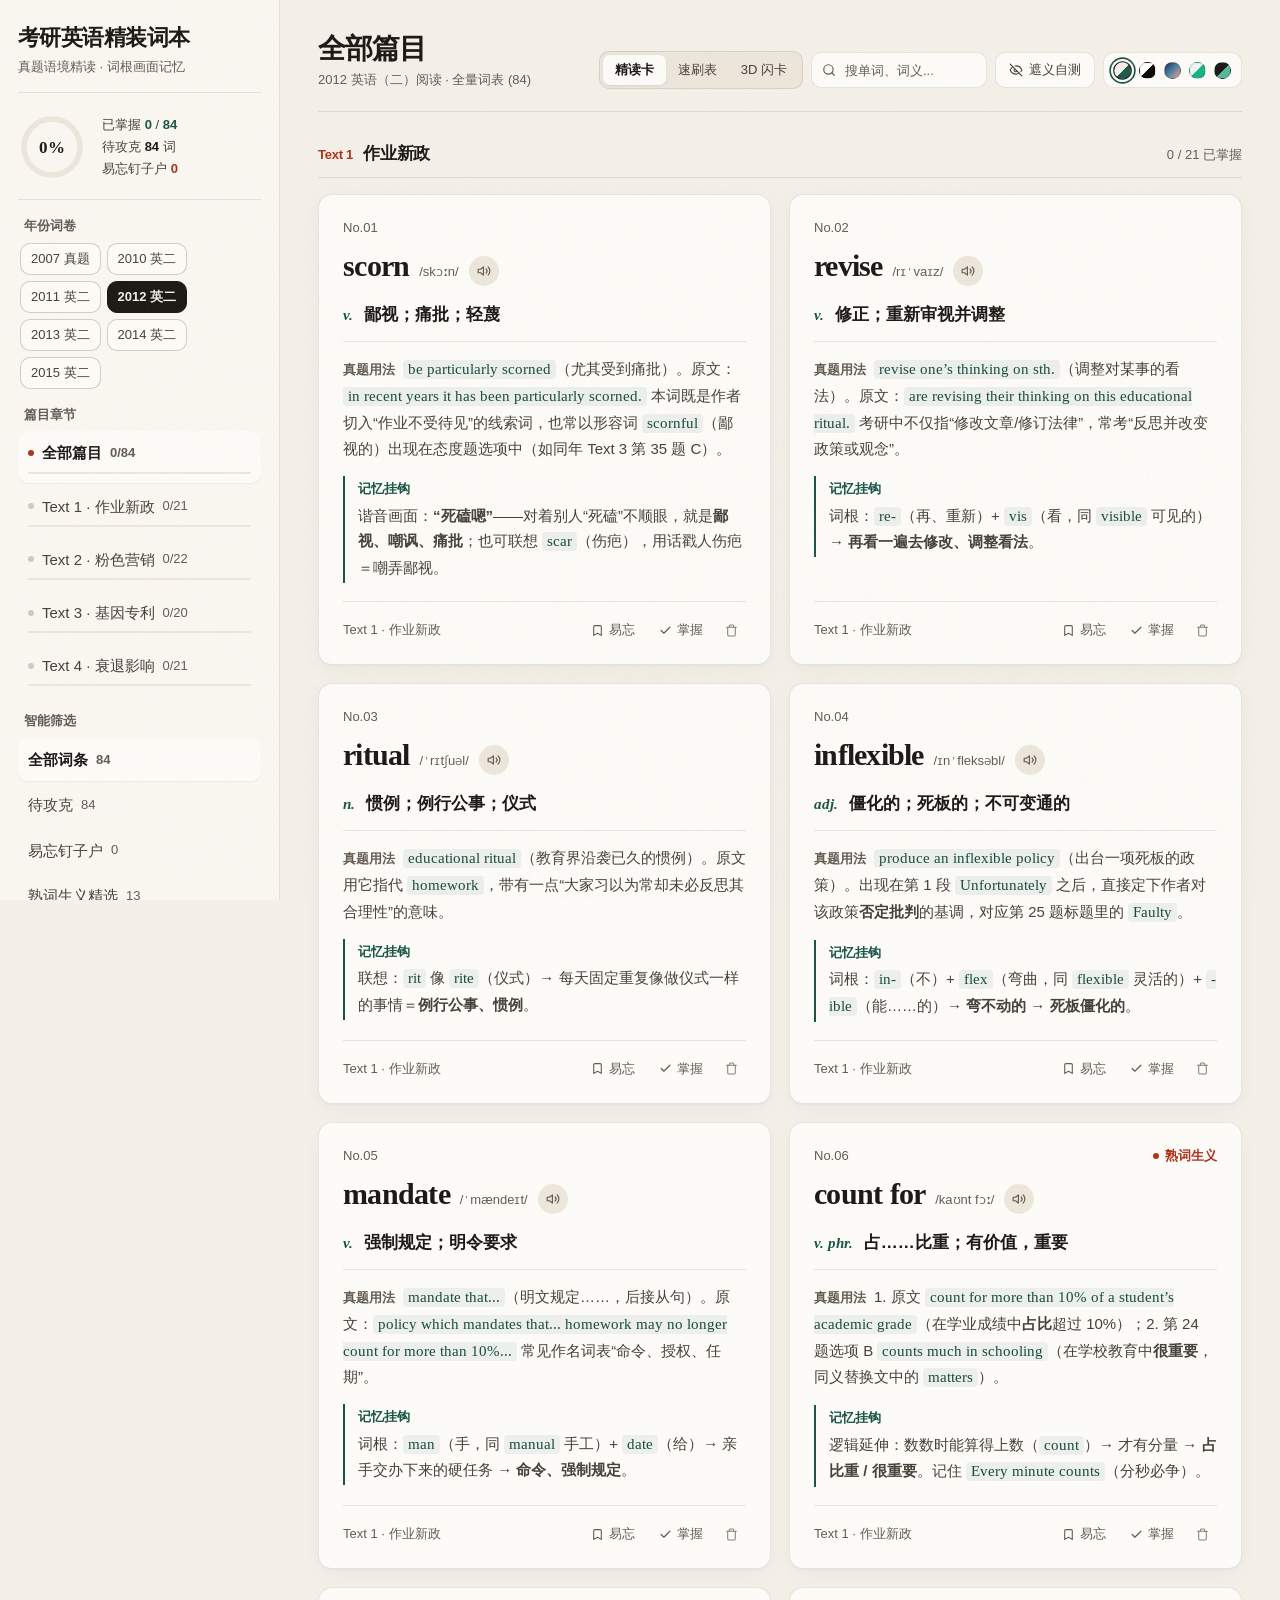
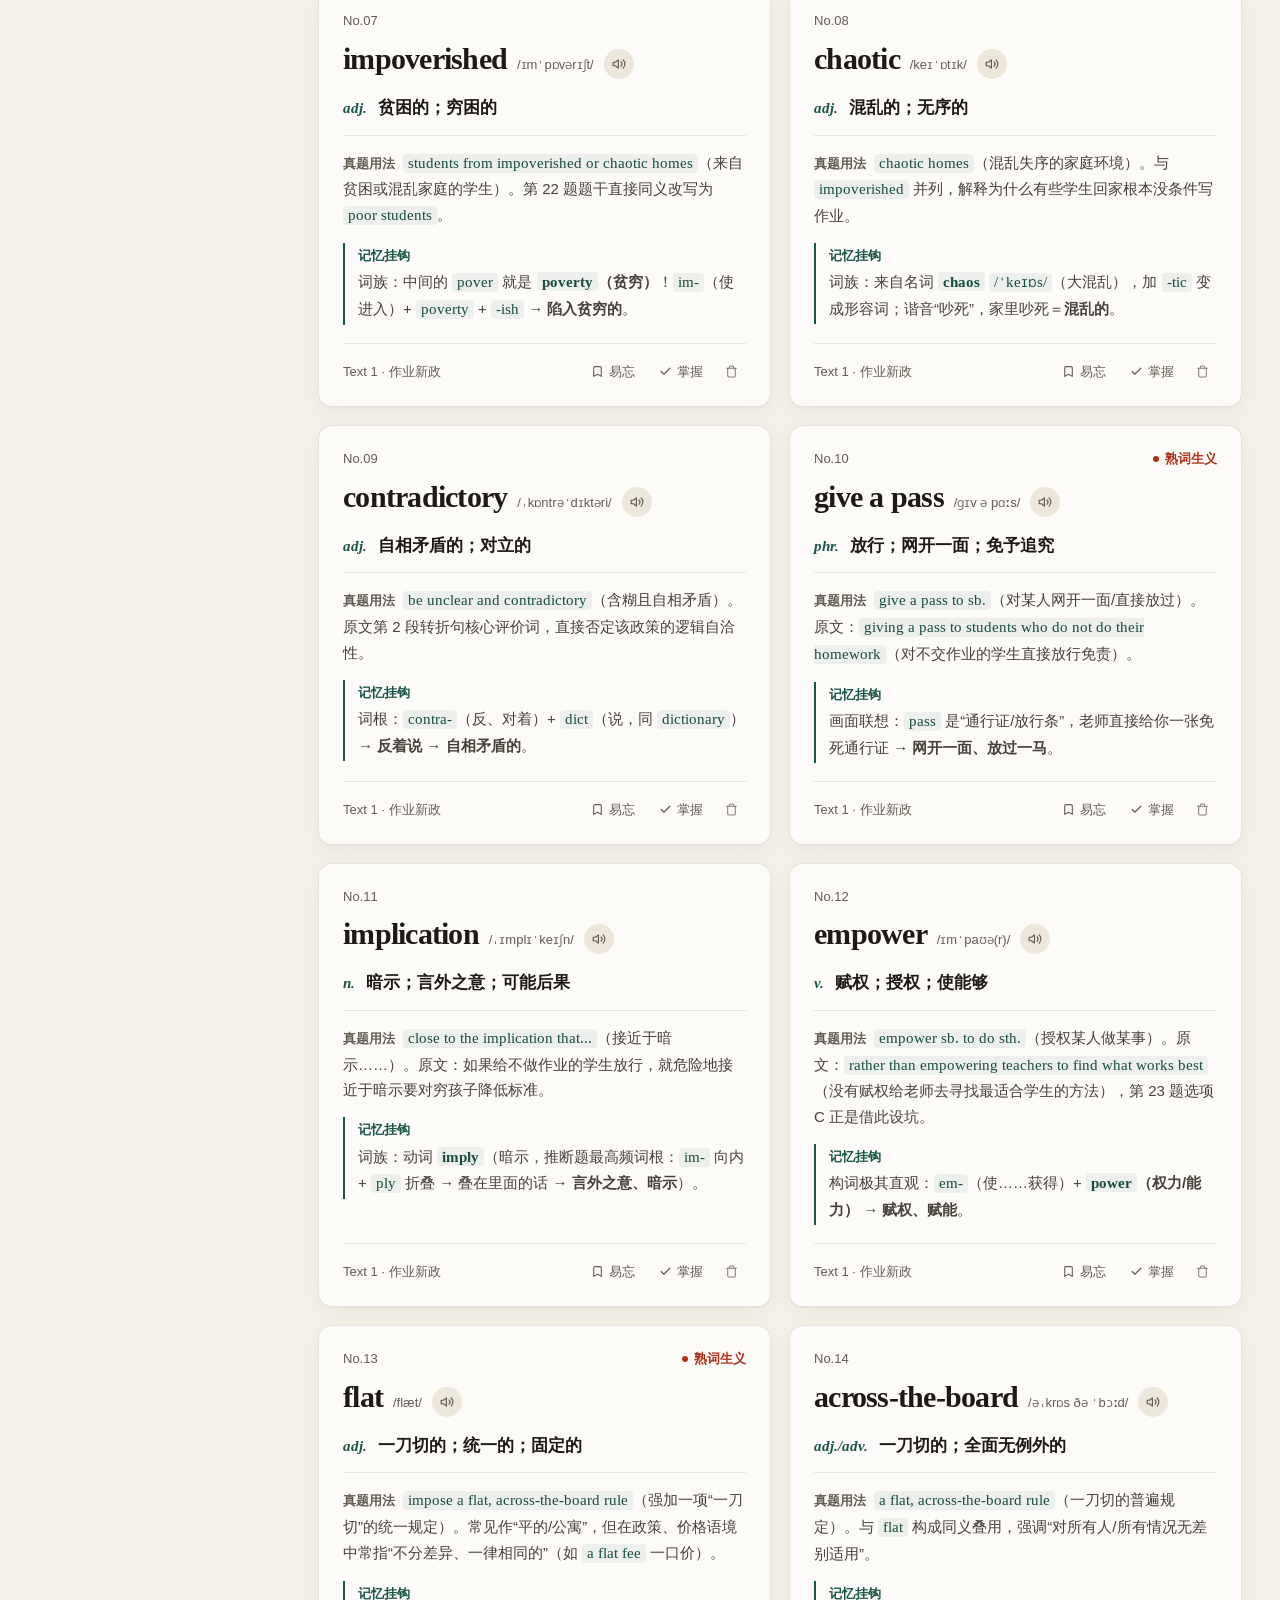
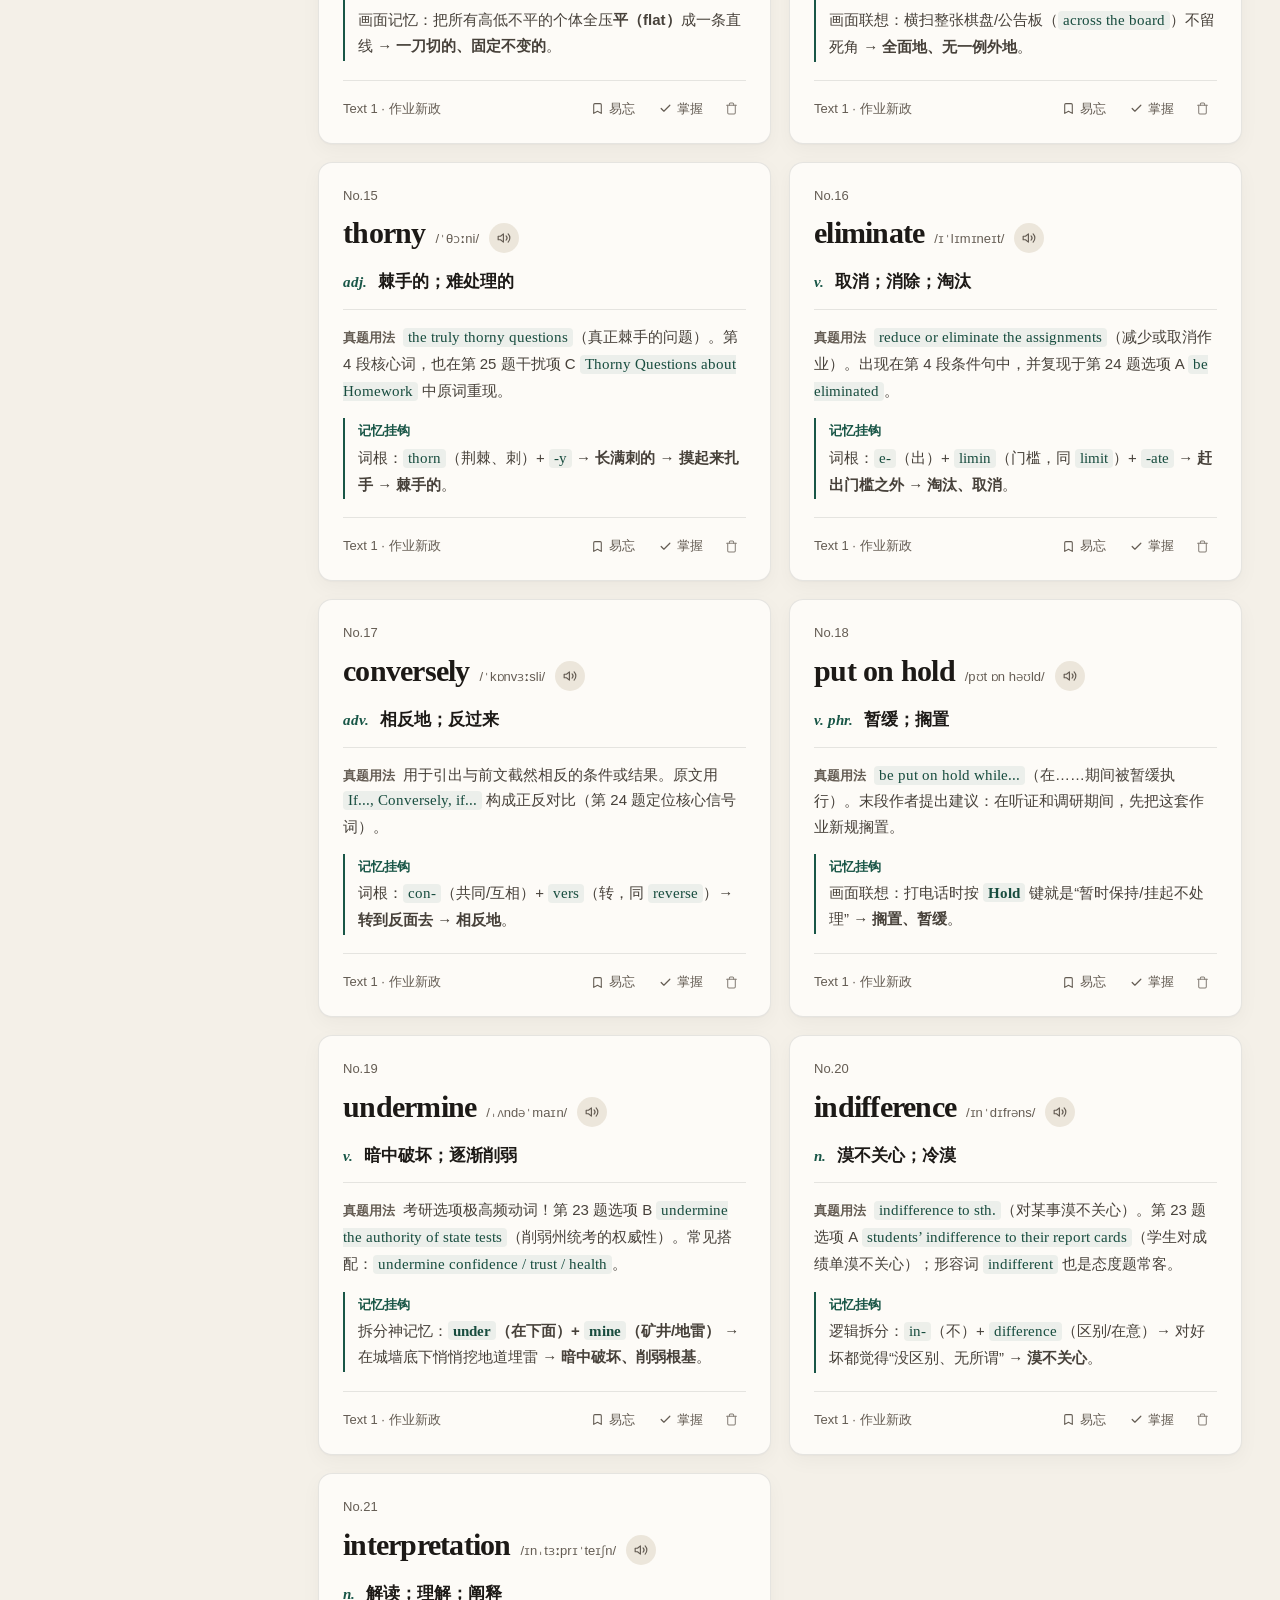
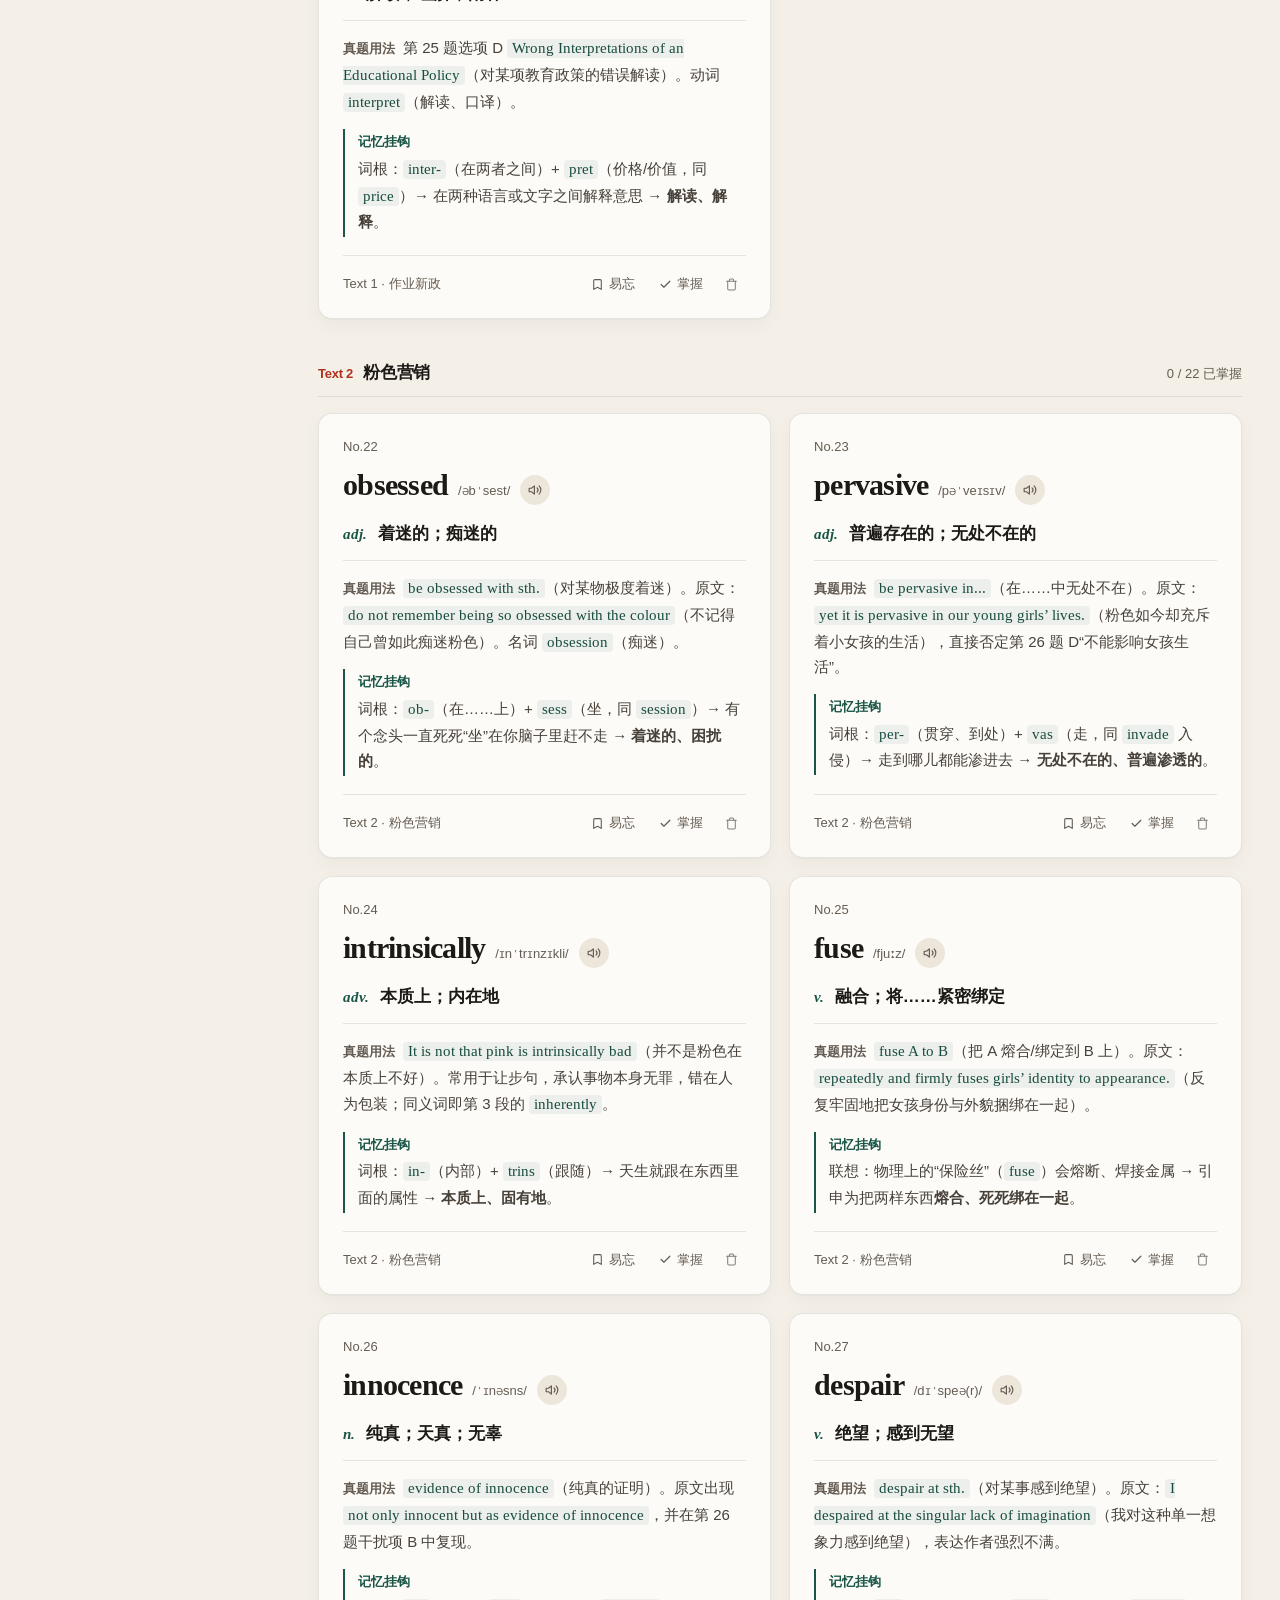
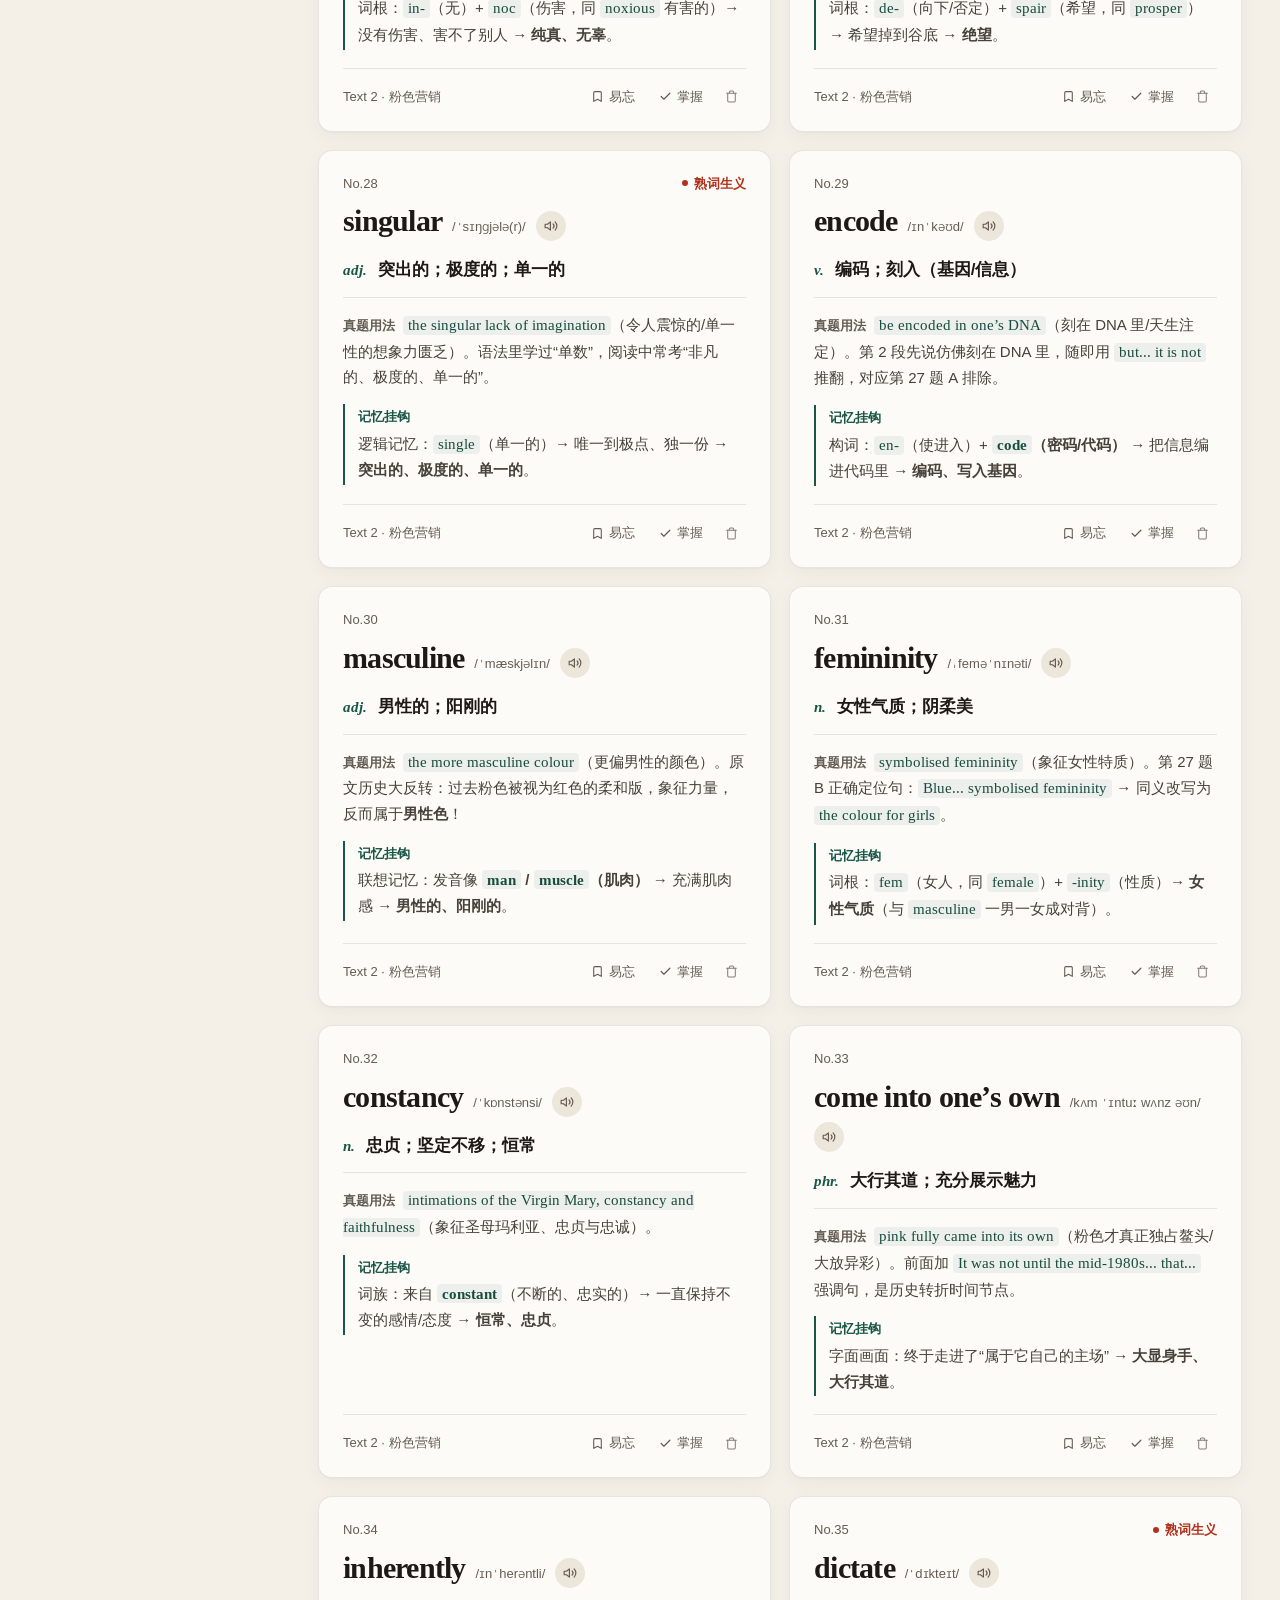
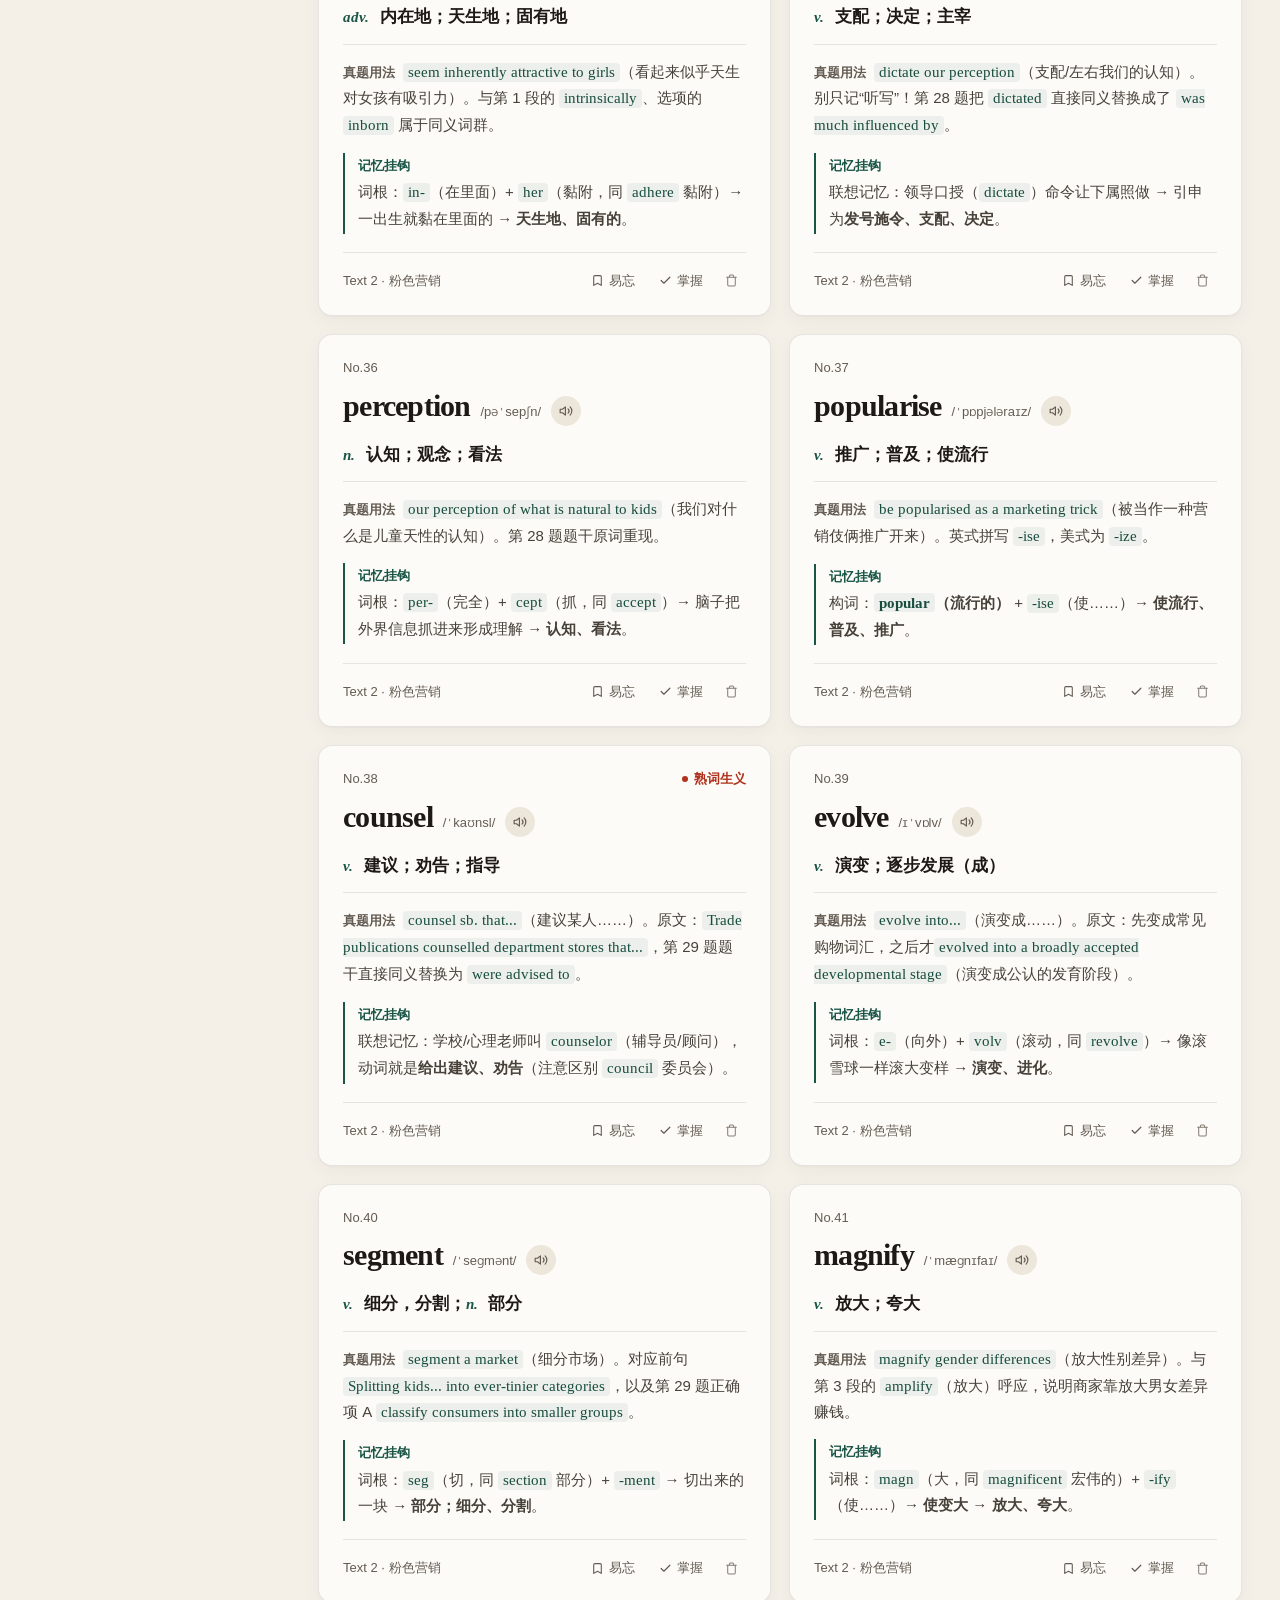
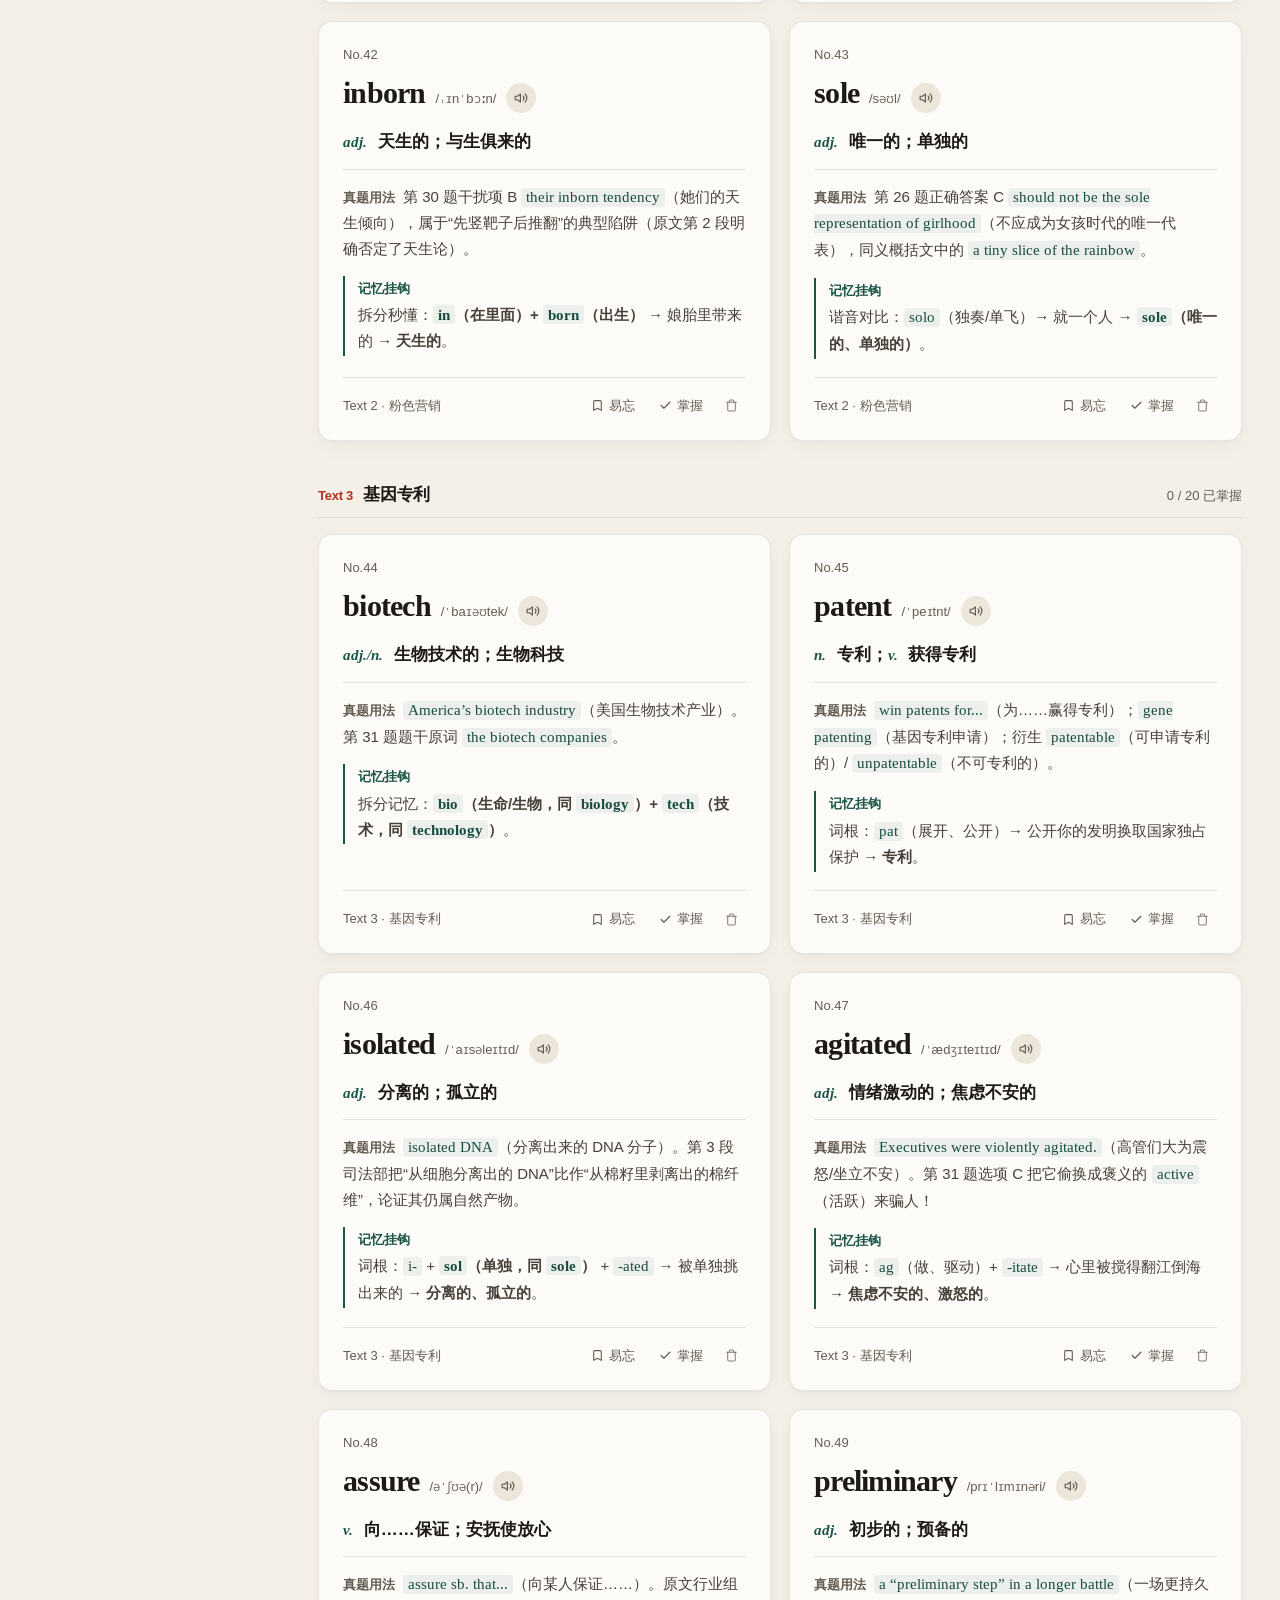
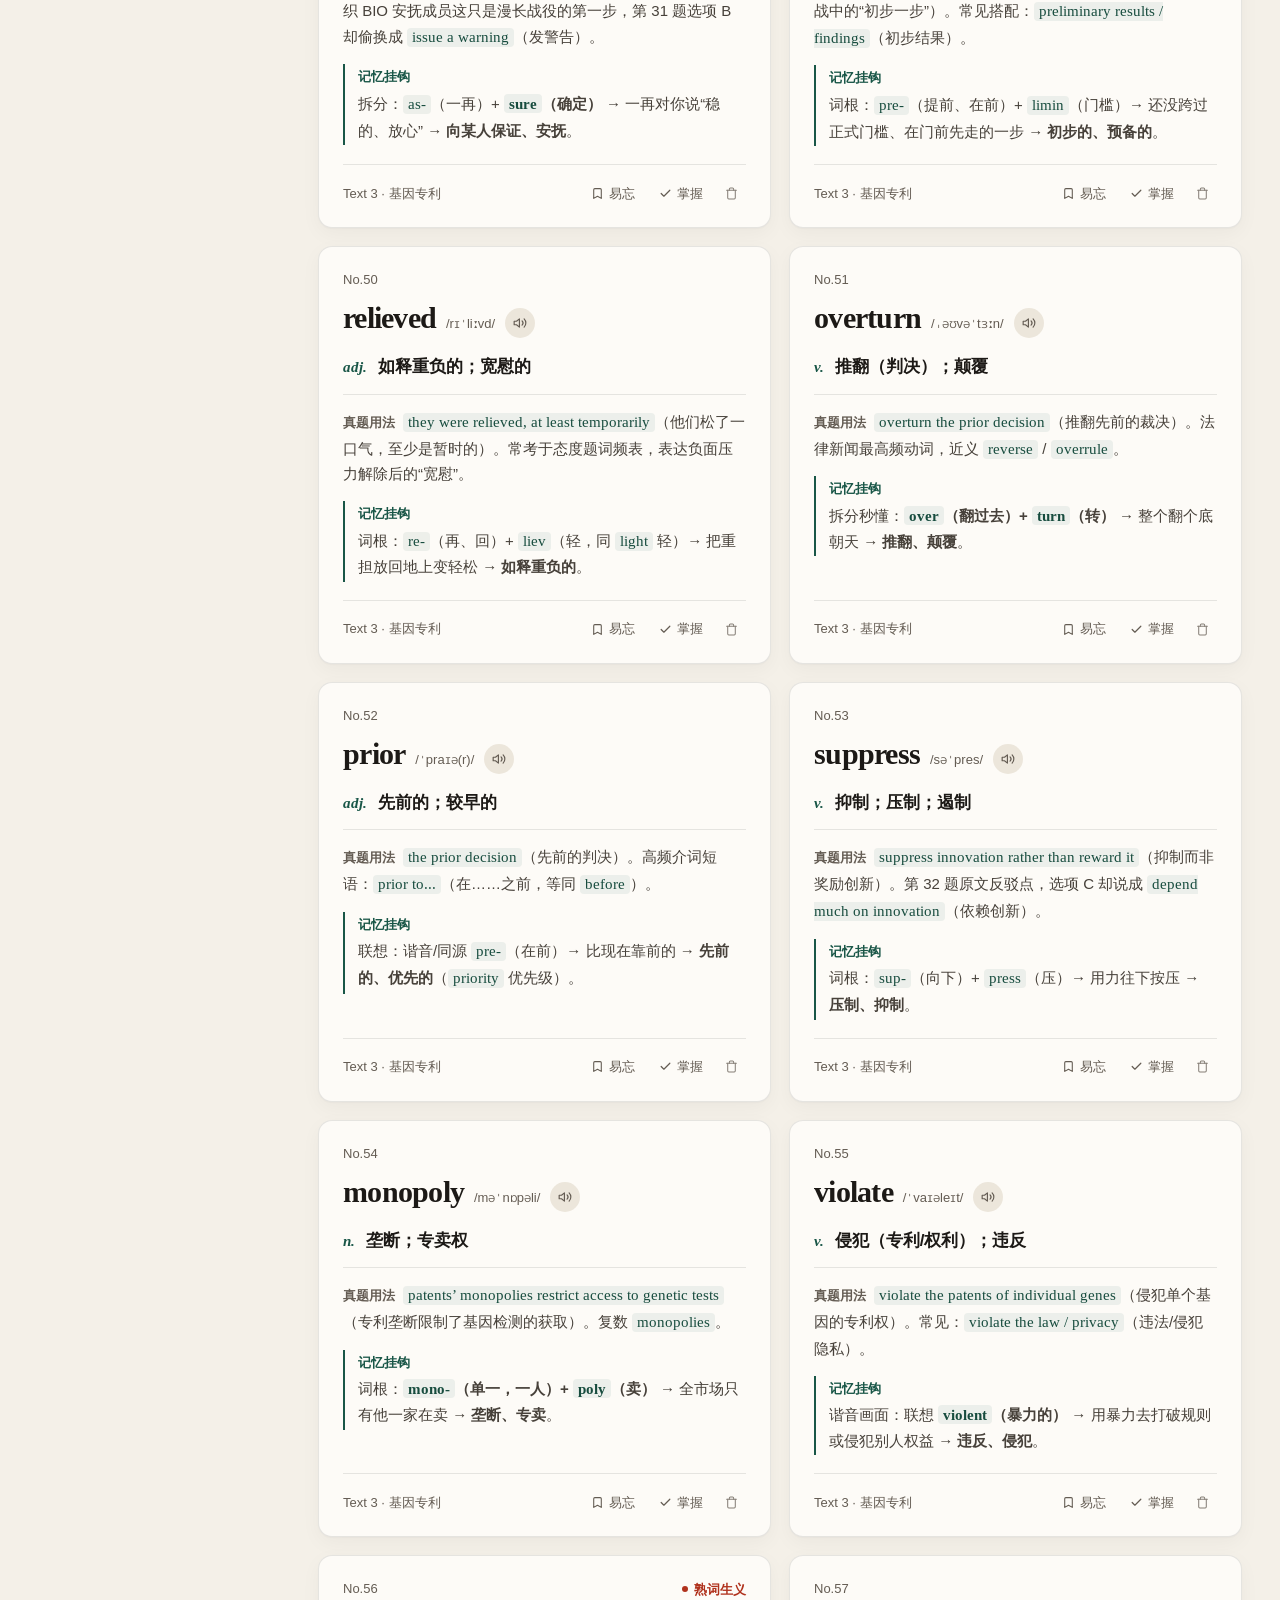
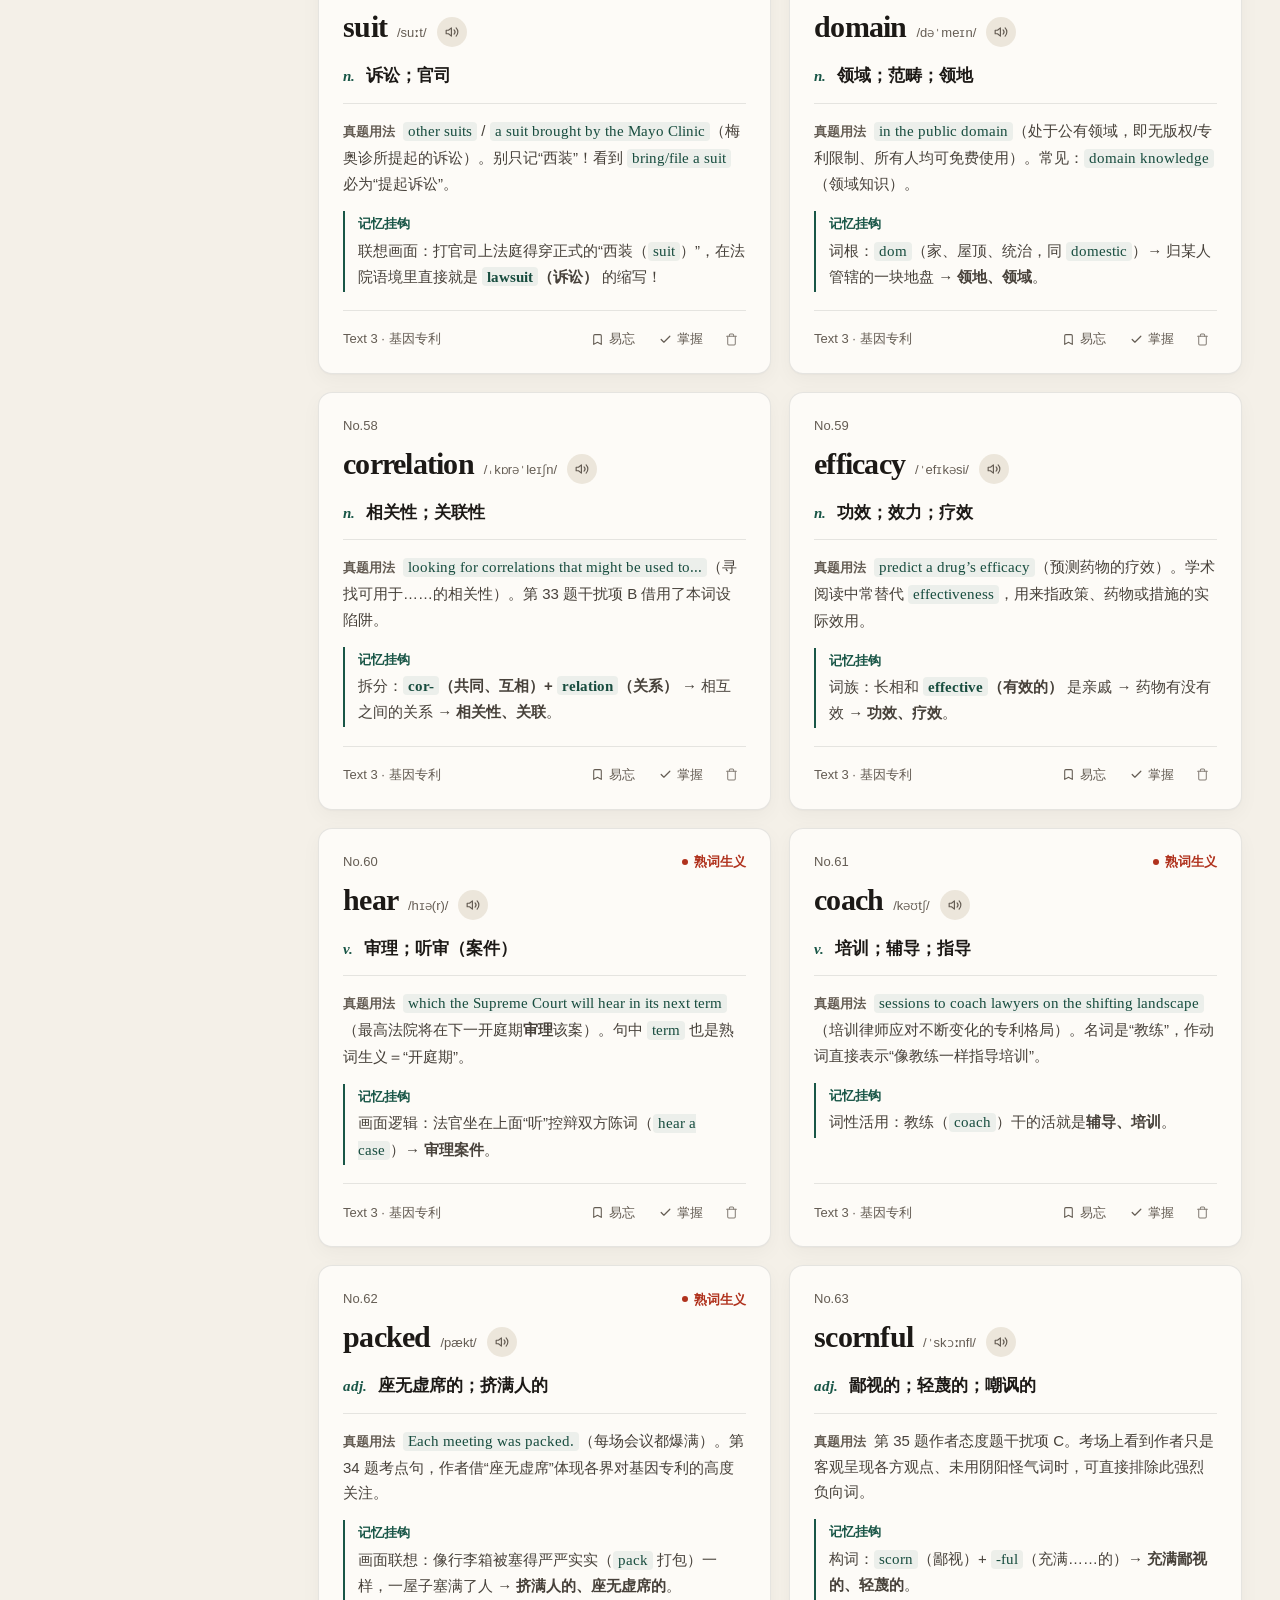
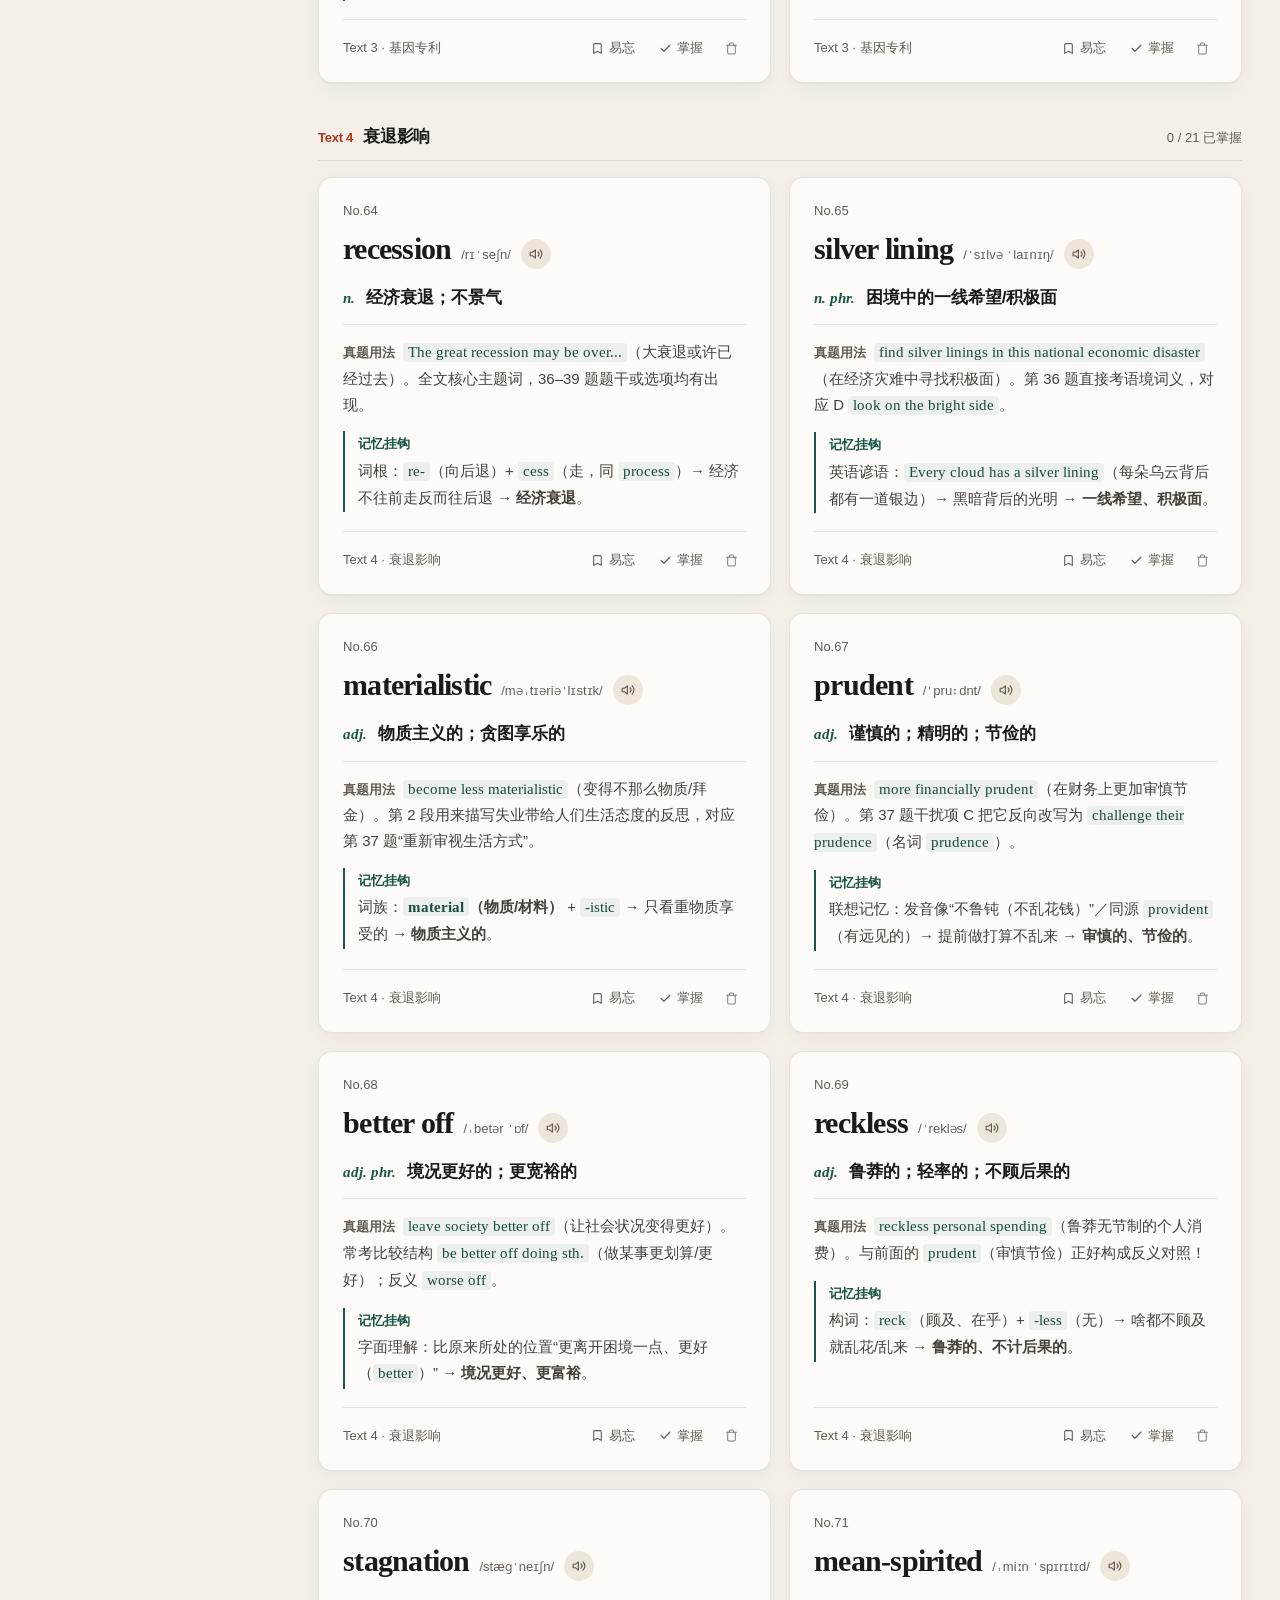
==== commit da41c928: "Self-host Tinos WOFF2 font for cross-device Kaoyan exam Times New Roman typography" ====
--- a/index.html
+++ b/index.html
@@ -5,7 +5,9 @@
   <meta name="viewport" content="width=device-width, initial-scale=1.0" />
   <title>考研英语阅读精装词本 · Lexicon</title>
   <meta name="description" content="考研英语真题阅读核心生词本：精装书房排版、真题详细用法、词根联想记忆、模糊遮义自测与 3D 物理闪卡。" />
-  <link rel="stylesheet" href="styles.css?v=9" />
+  <link rel="preload" href="assets/fonts/tinos-latin-400-normal.woff2" as="font" type="font/woff2" crossorigin />
+  <link rel="preload" href="assets/fonts/tinos-latin-700-normal.woff2" as="font" type="font/woff2" crossorigin />
+  <link rel="stylesheet" href="styles.css?v=10" />
   <script>
     (function(){try{var t=localStorage.getItem("kaoyan_vocab_theme_v1");if(t==="light")t="paper";if(["mono","glass","momo","dark"].indexOf(t)>=0)document.documentElement.setAttribute("data-theme",t);var w=localStorage.getItem("kaoyan_vocab_wallpaper_v1");if(["alpine","sunset","forest"].indexOf(w)>=0)document.documentElement.setAttribute("data-wallpaper",w);}catch(e){}})();
   </script>
--- a/styles.css
+++ b/styles.css
@@ -5,6 +5,39 @@
    Exempt architectural display: masthead brand, stage title, headword, 3D flashcard word
    Contrast: WCAG AA (>= 4.5:1) across all 5 themes
    ========================================================================== */
+
+/* Self-hosted Tinos (Apache-2.0, 1:1 metric equivalent to Times New Roman) */
+@font-face {
+  font-family: "Tinos";
+  font-style: normal;
+  font-weight: 400;
+  font-display: swap;
+  src: url("assets/fonts/tinos-latin-400-normal.woff2") format("woff2");
+}
+
+@font-face {
+  font-family: "Tinos";
+  font-style: italic;
+  font-weight: 400;
+  font-display: swap;
+  src: url("assets/fonts/tinos-latin-400-italic.woff2") format("woff2");
+}
+
+@font-face {
+  font-family: "Tinos";
+  font-style: normal;
+  font-weight: 700;
+  font-display: swap;
+  src: url("assets/fonts/tinos-latin-700-normal.woff2") format("woff2");
+}
+
+@font-face {
+  font-family: "Tinos";
+  font-style: italic;
+  font-weight: 700;
+  font-display: swap;
+  src: url("assets/fonts/tinos-latin-700-italic.woff2") format("woff2");
+}
 
 :root {
   /* Core Palette — Theme 1: 精装纸感 (Archival Paper) */
@@ -40,7 +73,7 @@
 
   /* Strictly 2 Font Families */
   --font-sans: -apple-system, BlinkMacSystemFont, "PingFang SC", "Hiragino Sans GB", "Microsoft YaHei", "Segoe UI", sans-serif;
-  --font-serif: "New York", "Iowan Old Style", "Songti SC", "STSong", "Noto Serif SC", Georgia, serif;
+  --font-serif: "Tinos", "Times New Roman", "Songti SC", "STSong", "Noto Serif SC", Georgia, serif;
   --font-display: var(--font-serif);
   --font-headword: var(--font-serif);
 
@@ -52,8 +85,8 @@
   /* Exempt Display / Brand Scale */
   --text-brand: 1.375rem;    /* 22px */
   --text-stage: 1.75rem;     /* 28px */
-  --text-headword: 1.75rem;  /* 28px */
-  --text-fc-word: clamp(2.125rem, 5vw, 3rem);
+  --text-headword: 1.875rem; /* 30px (calibrated for Tinos / Times New Roman x-height) */
+  --text-fc-word: clamp(2.25rem, 5.2vw, 3.125rem);
 
   /* Calibrated Motion */
   --ease-out: cubic-bezier(0.22, 1, 0.36, 1);
@@ -1192,7 +1225,7 @@
   font-family: var(--font-headword);
   font-style: italic;
   font-size: var(--text-body);
-  font-weight: 600;
+  font-weight: 700;
   color: var(--pine);
   margin-right: 6px;
 }
